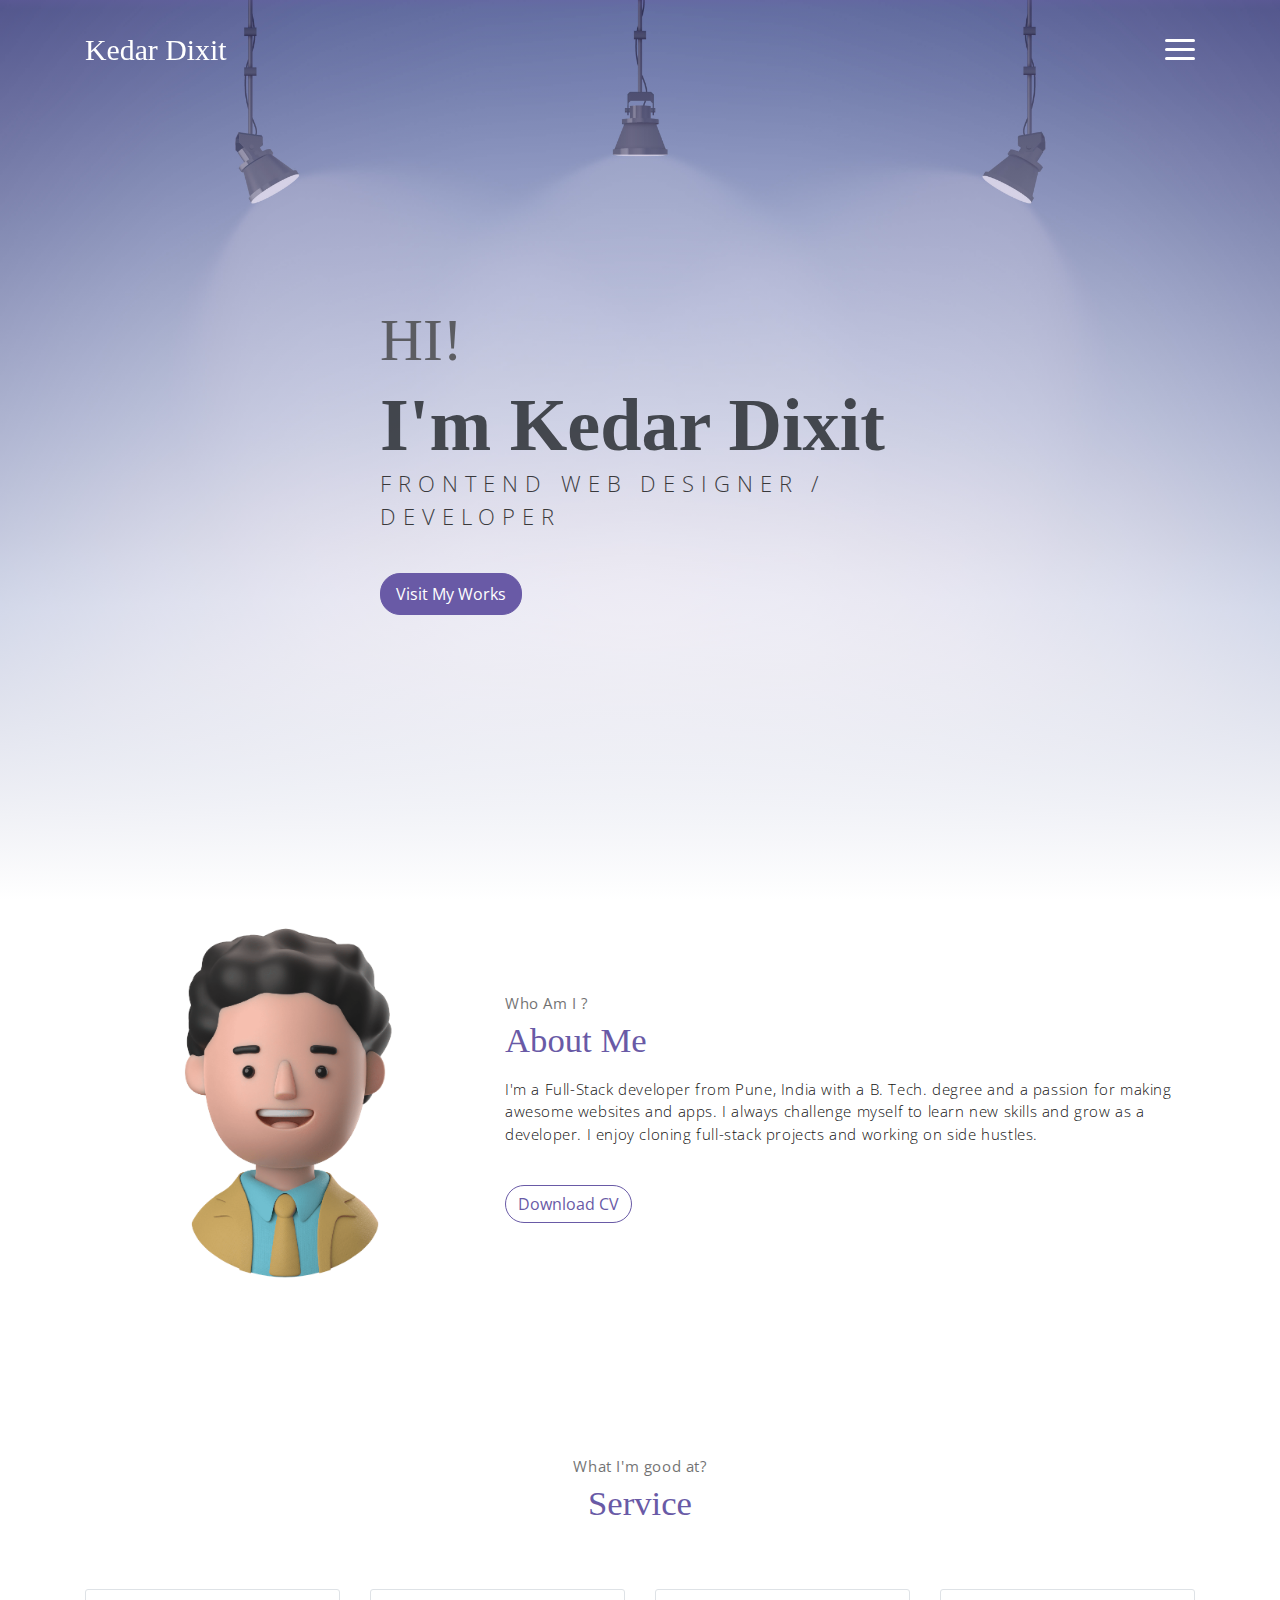
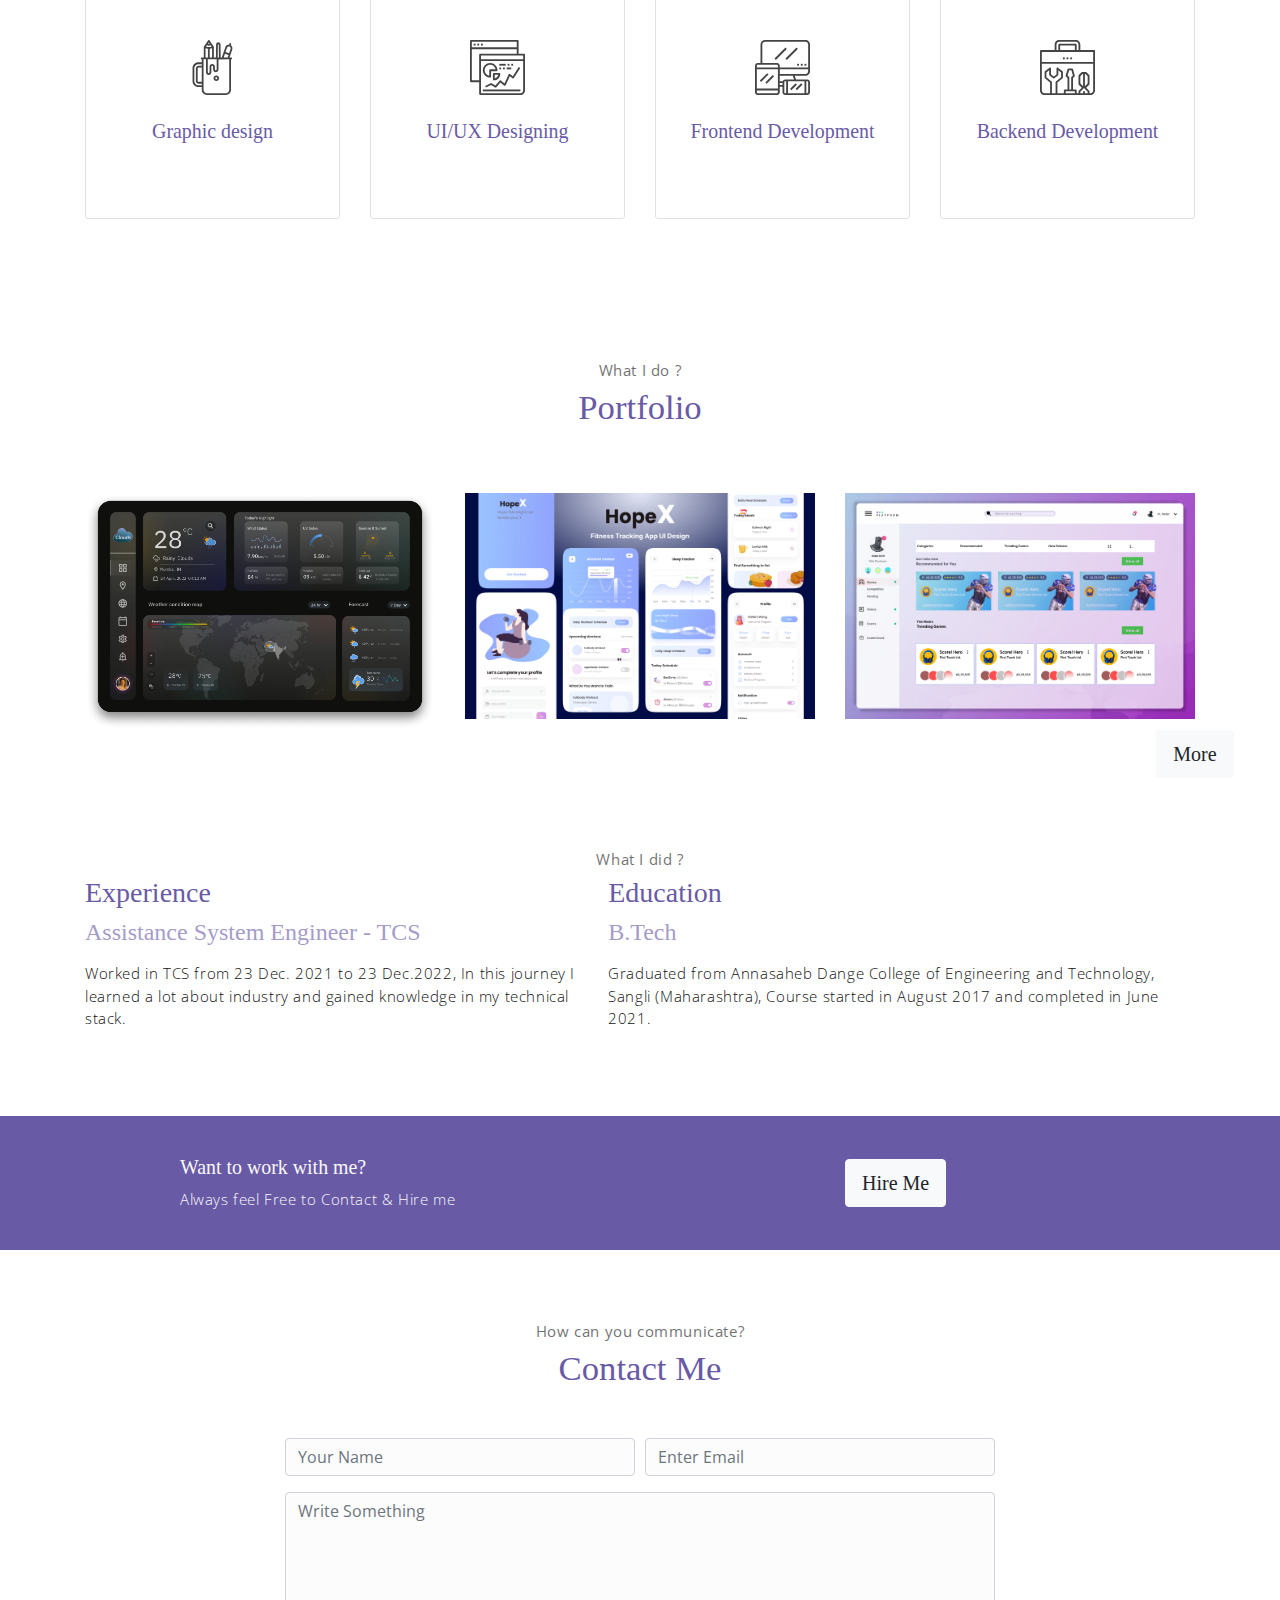
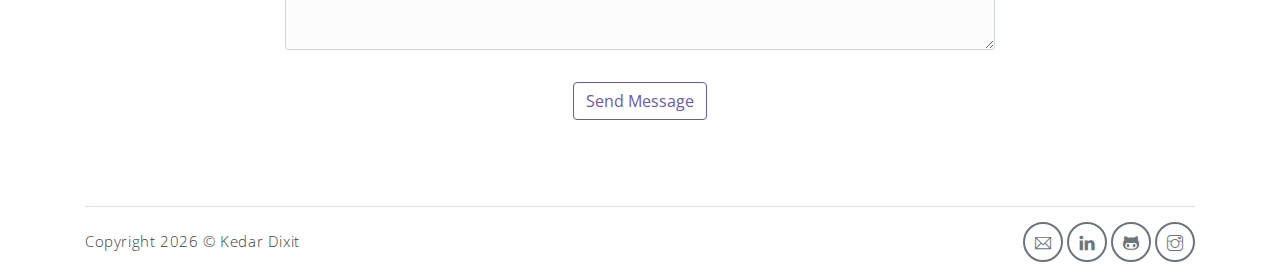
==== index.html @ 9eb850a4 "Update index.html" ====
<!DOCTYPE html>
<html lang="en">

<head>
    <meta charset="utf-8">
    <meta name="viewport" content="width=device-width, initial-scale=1, shrink-to-fit=no">
    <meta name="description" content="portfolio website for showcasing the work that I do">
    <meta name="author" content="Kedar Dixit">
    <title>Kedar Dixit Portfolio page</title>
    <!-- font icons -->
    <link rel="stylesheet" href="assets/vendors/themify-icons/css/themify-icons.css">
    
    <link rel="stylesheet" href="assets/css/abc.css">
</head>

<body data-spy="scroll" data-target=".navbar" data-offset="40" id="home">

    <!-- Page Navbar -->
    <nav class="custom-navbar" data-spy="affix" data-offset-top="20">
        <div class="container">
            <a class="logo" href="#">Kedar Dixit</a>
            <ul class="nav">
                <li class="item">
                    <a class="link" href="#home">Home</a>
                </li>
                <li class="item">
                    <a class="link" href="#about">About</a>
                </li>
                <li class="item">
                    <a class="link" href="#portfolio">Projects</a>
                </li>
                <li class="item">
                    <a class="link" href="#experience">Experience</a>
                </li>
                <li class="item ml-md-3">
                    <a class="link btn btn-primary" href="#contact">Contact</a>
                </li>
            </ul>
            <a href="javascript:void(0)" id="nav-toggle" class="hamburger hamburger--elastic">
                <div class="hamburger-box">
                    <div class="hamburger-inner"></div>
                </div>
            </a>
        </div>
    </nav><!-- End of Page Navbar -->

    <!-- page header -->
    <header id="home" class="header">
        <div class="overlay"></div>
        <div class="header-content container">
            <h1 class="header-title">
                <span class="up">HI!</span>
                <span class="down">I'm Kedar Dixit</span>
            </h1>
            <p class="header-subtitle">FRONTEND WEB DESIGNER / DEVELOPER</p>
            <a href="components.html">
            <button class="btn btn-primary">Visit My Works</button></a>
        </div>
    </header><!-- end of page header -->

    <!-- about section -->
    <section class="section pt-0" id="about">
        <!-- container -->
        <div class="container text-center">
            <!-- about wrapper -->
            <div class="about">
                <div class="about-img-holder">
                    <img src="assets/imgs/pngwing.com.png" class="about-img"
                        alt="">
                </div>
                <div class="about-caption">
                    <p class="section-subtitle">Who Am I ?</p>
                    <h2 class="section-title mb-3">About Me</h2>
                    <p>
                        I'm a Full-Stack developer from Pune, India with a B. Tech. degree and a passion for making awesome websites and apps. I always challenge myself to learn new skills and grow as a developer. I enjoy cloning full-stack projects and working on side hustles.
                    </p>
                   
                   <a href="https://docs.google.com/document/u/0/export?format=pdf&id=1qQDS7G__9xnbnuve5hfCeNMFX6kRKrfVVuO2kQS13o8&token=AC4w5ViAr74yG51Xpbf7Y3Z0ayPdTyVInw:1683193996970&includes_info_params=true&cros_files=false"> <button class="btn-rounded btn btn-outline-primary mt-4">Download CV</button></a>
                </div>
            </div><!-- end of about wrapper -->
        </div><!-- end of container -->
    </section> <!-- end of about section -->

    <!-- service section -->
    <section class="section" id="service">
        <div class="container text-center">
            <p class="section-subtitle">What I'm good at?</p>
            <h6 class="section-title mb-6">Service</h6>
            <!-- row -->
            <div class="row">
                <div class="col-md-6 col-lg-3">
                    <div class="service-card">
                        <div class="body">
                            <img src="assets/imgs/pencil-case.svg"
                                alt=""
                                class="icon">
                            <h6 class="title">Graphic design</h6>
                            <p class="subtitle">Using Canva and Photoshop I make graphic designs and logos for the client as well as own projects</p>
                        </div>
                    </div>
                </div>
                <div class="col-md-6 col-lg-3">
                    <div class="service-card">
                        <div class="body">
                            <img src="assets/imgs/analytics.svg"
                                alt=""
                                class="icon">
                            <h6 class="title">UI/UX Designing</h6>
                            <p class="subtitle">Using Figma Photoshop I have made so many designs some are for web apps and some are for mobile app </p>
                        </div>
                    </div>
                </div>
                <div class="col-md-6 col-lg-3">
                    <div class="service-card">
                        <div class="body">
                            <img src="assets/imgs/responsive.svg"
                                alt=""
                                class="icon">
                            <h6 class="title">Frontend Development</h6>
                            <p class="subtitle">Using HTML, CSS, Javascript, ReactJs, Bootstrap I have created responsive websites</p>
                        </div>
                    </div>
                </div>
                <div class="col-md-6 col-lg-3">
                    <div class="service-card">
                        <div class="body">
                            <img src="assets/imgs/toolbox.svg"
                                alt=""
                                class="icon">
                            <h6 class="title">Backend Development</h6>
                            <p class="subtitle">I use NodeJs, ExpressJs, MonogoDB & MySQL to make backend and sometimes SpringBoot as well</p>
                        </div>
                    </div>
                </div>
                
            </div><!-- end of row -->
        </div>
    </section><!-- end of service section -->

    <!-- portfolio section -->
    <section class="section" id="portfolio">
        <div class="container text-center">
            <p class="section-subtitle">What I do ?</p>
            <h6 class="section-title mb-6">Portfolio</h6>
            <!-- row -->
            <div class="row">
                <div class="col-md-4">
                    <a href="https://www.figma.com/file/gm3uUSGFsaxvnnn3nvZoy5/clouds?node-id=0%3A1&t=6Vn5gMNgatwqtg3G-1" class="portfolio-card">
                        <img src="assets/imgs/MacBook Air - 1.png" class="portfolio-card-img"
                            alt="">
                        <span class="portfolio-card-overlay">
                            <span class="portfolio-card-caption">
                                <h4>Clouds - Weather App</h5>
                                    <p class="font-weight-normal">Category: ui/ux design</p>
                            </span>
                        </span>
                    </a>
                </div>
                <div class="col-md-4">
                    <a href="https://www.figma.com/file/r2zQ3F88EGszYoa1S0p0Ro/Untitled?type=design&t=mIz6zsjR6EJ1ApZl-1" class="portfolio-card">
                        <img class="portfolio-card-img" src="assets/imgs/MacBook Pro 16.png" class="img-responsive rounded"
                            alt="">
                        <span class="portfolio-card-overlay">
                            <span class="portfolio-card-caption">
                                <h4>hopeX - Fitness App</h5>
                                    <p class="font-weight-normal">Category: ui/ux design</p>
                            </span>
                        </span>
                    </a>
                </div>
                <div class="col-md-4">
                    <a href="https://www.figma.com/file/mtv54cZpeSgXsIEHoQs4eZ/winners?type=design&node-id=1%3A2&t=M8SjELQNjSdpWsxz-1" class="portfolio-card">
                        <img class="portfolio-card-img" src="assets/imgs/winners.png" class="img-responsive rounded"
                            alt="">
                        <span class="portfolio-card-overlay">
                            <span class="portfolio-card-caption">
                                <h4>Winner - Web App</h5>
                                    <p class="font-weight-normal">Category: ui/ux design</p>
                            </span>
                        </span>
                    </a>
                </div>
            </div>
            <div class="col-sm offset-sm-2 offset-md-6">
                <a href="components.html"> <button class="btn btn-lg my-font btn-light rounded">More</button></a>
             </div>
        </div><!-- end of container -->
    </section> <!-- end of portfolio section -->

    
    <section class="section pt-0" id="experience">
        <!-- container -->
        <div class="container text-center">
            <p class="section-subtitle">What I did ?</p>
            <!-- about wrapper -->
            <div class="about">
                
                <div class="about-caption">
                    <h3>Experience</h3>
                    <h4 class="section-subtitle mb-3">Assistance System Engineer - TCS </h4>
                    <p>
                        Worked in TCS from 23 Dec. 2021 to 23 Dec.2022, In this journey I learned a lot about industry and gained knowledge in my technical stack.
                    </p>
                </div>
                <div class="about-content">
                    <h3>Education</h3>
                    <h4 class="section-subtitle mb-3">B.Tech</h4>
                    <p>
                        Graduated from Annasaheb Dange College of Engineering and Technology, Sangli (Maharashtra), Course started in August 2017 and completed in June 2021.
                    </p>    
                </div>

                
            </div><!-- end of about wrapper -->
        </div><!-- end of container -->
    </section> <!-- end of about section -->
    <section class="section-sm bg-primary">
        <!-- container -->
        <div class="container text-center text-sm-left">
            <!-- row -->
            <div class="row align-items-center">
                <div class="col-sm offset-md-1 mb-4 mb-md-0">
                    <h6 class="title text-light">Want to work with me?</h6>
                    <p class="m-0 text-light">Always feel Free to Contact & Hire me</p>
                </div>
                <div class="col-sm offset-sm-2 offset-md-3">
                   <a href="#contact"> <button class="btn btn-lg my-font btn-light rounded">Hire Me</button></a>
                </div>
            </div> <!-- end of row -->
        </div> <!-- end of container -->
    </section> <!-- end of section -->

    <!-- contact section -->
    <section class="section" id="contact">
        <div class="container text-center">
            <p class="section-subtitle">How can you communicate?</p>
            <h6 class="section-title mb-5">Contact Me</h6>
            <!-- contact form -->
            <form action="https://formsubmit.co/6e18286f58ad9c9347d5715650838cc0"  method="POST" class="contact-form col-md-10 col-lg-8 m-auto">
                <div class="form-row">
                    <div class="form-group col-sm-6">
                        <input type="text" size="50" class="form-control" placeholder="Your Name" required>
                    </div>
                    <div class="form-group col-sm-6">
                        <input id="email" type="email" name="email" class="form-control" placeholder="Enter Email" requried>
                    </div>
                    <div class="form-group col-sm-12">
                        <textarea name="comment" id="comment" rows="6" class="form-control"
                            placeholder="Write Something"></textarea>
                    </div>
                    <div class="form-group col-sm-12 mt-3">
                        <input type="submit" value="Send Message" class="btn btn-outline-primary rounded">
                    </div>
                </div>
            </form><!-- end of contact form -->
        </div><!-- end of container -->
    </section> <!-- end of contact section -->

    <!-- footer -->
    <div class="container">
        <footer class="footer">
            <p class="mb-0">Copyright
                <script>document.write(new Date().getFullYear())</script> &copy; <a 
                    href="">Kedar Dixit</a>
            </p>
            <div class="social-links text-right m-auto ml-sm-auto">
                <a href="mailto:im.kedardixit@gmail.com" target="_blank" rel="noopener noreferrer" class="link"><i class="ti-email"></i></a>
                <a href="https://www.linkedin.com/in/kedar6160/" class="link"><i class="ti-linkedin"></i></a>
                <a href="https://github.com/kedar6160" class="link"><i class="ti-github"></i></a>
                <a href="https://www.instagram.com/kedar6160/" class="link"><i class="ti-instagram"></i></a>
            </div>
        </footer>
    </div> <!-- end of page footer -->

    <!-- core  -->
    <script src="assets/vendors/jquery/jquery-3.4.1.js"></script>
    <script src="assets/vendors/bootstrap/bootstrap.bundle.js"></script>

    <!-- bootstrap 3 affix -->
    <script src="assets/vendors/bootstrap/bootstrap.affix.js"></script>

    <!-- abc js -->
    <script src="assets/js/abc.js"></script>
    

</body>

</html>
---- assets/vendors/themify-icons/css/themify-icons.css ----
@font-face {
	font-family: 'themify';
	src:url("../fonts/themify.eot?-fvbane");
	src:url("../fonts/themify.eot?#iefix-fvbane") format("embedded-opentype"),
		url("../fonts/themify.woff?-fvbane") format("woff"),
		url("../fonts/themify.ttf?-fvbane") format("truetype"),
		url("../fonts/themify.svg?-fvbane#themify") format("svg");
	font-weight: normal;
	font-style: normal;
}

[class^="ti-"], [class*=" ti-"] {
	font-family: 'themify';
	speak: none;
	font-style: normal;
	font-weight: normal;
	font-variant: normal;
	text-transform: none;
	line-height: 1;

	/* Better Font Rendering =========== */
	-webkit-font-smoothing: antialiased;
	-moz-osx-font-smoothing: grayscale;
}

.ti-wand:before {
	content: "\e600";
}
.ti-volume:before {
	content: "\e601";
}
.ti-user:before {
	content: "\e602";
}
.ti-unlock:before {
	content: "\e603";
}
.ti-unlink:before {
	content: "\e604";
}
.ti-trash:before {
	content: "\e605";
}
.ti-thought:before {
	content: "\e606";
}
.ti-target:before {
	content: "\e607";
}
.ti-tag:before {
	content: "\e608";
}
.ti-tablet:before {
	content: "\e609";
}
.ti-star:before {
	content: "\e60a";
}
.ti-spray:before {
	content: "\e60b";
}
.ti-signal:before {
	content: "\e60c";
}
.ti-shopping-cart:before {
	content: "\e60d";
}
.ti-shopping-cart-full:before {
	content: "\e60e";
}
.ti-settings:before {
	content: "\e60f";
}
.ti-search:before {
	content: "\e610";
}
.ti-zoom-in:before {
	content: "\e611";
}
.ti-zoom-out:before {
	content: "\e612";
}
.ti-cut:before {
	content: "\e613";
}
.ti-ruler:before {
	content: "\e614";
}
.ti-ruler-pencil:before {
	content: "\e615";
}
.ti-ruler-alt:before {
	content: "\e616";
}
.ti-bookmark:before {
	content: "\e617";
}
.ti-bookmark-alt:before {
	content: "\e618";
}
.ti-reload:before {
	content: "\e619";
}
.ti-plus:before {
	content: "\e61a";
}
.ti-pin:before {
	content: "\e61b";
}
.ti-pencil:before {
	content: "\e61c";
}
.ti-pencil-alt:before {
	content: "\e61d";
}
.ti-paint-roller:before {
	content: "\e61e";
}
.ti-paint-bucket:before {
	content: "\e61f";
}
.ti-na:before {
	content: "\e620";
}
.ti-mobile:before {
	content: "\e621";
}
.ti-minus:before {
	content: "\e622";
}
.ti-medall:before {
	content: "\e623";
}
.ti-medall-alt:before {
	content: "\e624";
}
.ti-marker:before {
	content: "\e625";
}
.ti-marker-alt:before {
	content: "\e626";
}
.ti-arrow-up:before {
	content: "\e627";
}
.ti-arrow-right:before {
	content: "\e628";
}
.ti-arrow-left:before {
	content: "\e629";
}
.ti-arrow-down:before {
	content: "\e62a";
}
.ti-lock:before {
	content: "\e62b";
}
.ti-location-arrow:before {
	content: "\e62c";
}
.ti-link:before {
	content: "\e62d";
}
.ti-layout:before {
	content: "\e62e";
}
.ti-layers:before {
	content: "\e62f";
}
.ti-layers-alt:before {
	content: "\e630";
}
.ti-key:before {
	content: "\e631";
}
.ti-import:before {
	content: "\e632";
}
.ti-image:before {
	content: "\e633";
}
.ti-heart:before {
	content: "\e634";
}
.ti-heart-broken:before {
	content: "\e635";
}
.ti-hand-stop:before {
	content: "\e636";
}
.ti-hand-open:before {
	content: "\e637";
}
.ti-hand-drag:before {
	content: "\e638";
}
.ti-folder:before {
	content: "\e639";
}
.ti-flag:before {
	content: "\e63a";
}
.ti-flag-alt:before {
	content: "\e63b";
}
.ti-flag-alt-2:before {
	content: "\e63c";
}
.ti-eye:before {
	content: "\e63d";
}
.ti-export:before {
	content: "\e63e";
}
.ti-exchange-vertical:before {
	content: "\e63f";
}
.ti-desktop:before {
	content: "\e640";
}
.ti-cup:before {
	content: "\e641";
}
.ti-crown:before {
	content: "\e642";
}
.ti-comments:before {
	content: "\e643";
}
.ti-comment:before {
	content: "\e644";
}
.ti-comment-alt:before {
	content: "\e645";
}
.ti-close:before {
	content: "\e646";
}
.ti-clip:before {
	content: "\e647";
}
.ti-angle-up:before {
	content: "\e648";
}
.ti-angle-right:before {
	content: "\e649";
}
.ti-angle-left:before {
	content: "\e64a";
}
.ti-angle-down:before {
	content: "\e64b";
}
.ti-check:before {
	content: "\e64c";
}
.ti-check-box:before {
	content: "\e64d";
}
.ti-camera:before {
	content: "\e64e";
}
.ti-announcement:before {
	content: "\e64f";
}
.ti-brush:before {
	content: "\e650";
}
.ti-briefcase:before {
	content: "\e651";
}
.ti-bolt:before {
	content: "\e652";
}
.ti-bolt-alt:before {
	content: "\e653";
}
.ti-blackboard:before {
	content: "\e654";
}
.ti-bag:before {
	content: "\e655";
}
.ti-move:before {
	content: "\e656";
}
.ti-arrows-vertical:before {
	content: "\e657";
}
.ti-arrows-horizontal:before {
	content: "\e658";
}
.ti-fullscreen:before {
	content: "\e659";
}
.ti-arrow-top-right:before {
	content: "\e65a";
}
.ti-arrow-top-left:before {
	content: "\e65b";
}
.ti-arrow-circle-up:before {
	content: "\e65c";
}
.ti-arrow-circle-right:before {
	content: "\e65d";
}
.ti-arrow-circle-left:before {
	content: "\e65e";
}
.ti-arrow-circle-down:before {
	content: "\e65f";
}
.ti-angle-double-up:before {
	content: "\e660";
}
.ti-angle-double-right:before {
	content: "\e661";
}
.ti-angle-double-left:before {
	content: "\e662";
}
.ti-angle-double-down:before {
	content: "\e663";
}
.ti-zip:before {
	content: "\e664";
}
.ti-world:before {
	content: "\e665";
}
.ti-wheelchair:before {
	content: "\e666";
}
.ti-view-list:before {
	content: "\e667";
}
.ti-view-list-alt:before {
	content: "\e668";
}
.ti-view-grid:before {
	content: "\e669";
}
.ti-uppercase:before {
	content: "\e66a";
}
.ti-upload:before {
	content: "\e66b";
}
.ti-underline:before {
	content: "\e66c";
}
.ti-truck:before {
	content: "\e66d";
}
.ti-timer:before {
	content: "\e66e";
}
.ti-ticket:before {
	content: "\e66f";
}
.ti-thumb-up:before {
	content: "\e670";
}
.ti-thumb-down:before {
	content: "\e671";
}
.ti-text:before {
	content: "\e672";
}
.ti-stats-up:before {
	content: "\e673";
}
.ti-stats-down:before {
	content: "\e674";
}
.ti-split-v:before {
	content: "\e675";
}
.ti-split-h:before {
	content: "\e676";
}
.ti-smallcap:before {
	content: "\e677";
}
.ti-shine:before {
	content: "\e678";
}
.ti-shift-right:before {
	content: "\e679";
}
.ti-shift-left:before {
	content: "\e67a";
}
.ti-shield:before {
	content: "\e67b";
}
.ti-notepad:before {
	content: "\e67c";
}
.ti-server:before {
	content: "\e67d";
}
.ti-quote-right:before {
	content: "\e67e";
}
.ti-quote-left:before {
	content: "\e67f";
}
.ti-pulse:before {
	content: "\e680";
}
.ti-printer:before {
	content: "\e681";
}
.ti-power-off:before {
	content: "\e682";
}
.ti-plug:before {
	content: "\e683";
}
.ti-pie-chart:before {
	content: "\e684";
}
.ti-paragraph:before {
	content: "\e685";
}
.ti-panel:before {
	content: "\e686";
}
.ti-package:before {
	content: "\e687";
}
.ti-music:before {
	content: "\e688";
}
.ti-music-alt:before {
	content: "\e689";
}
.ti-mouse:before {
	content: "\e68a";
}
.ti-mouse-alt:before {
	content: "\e68b";
}
.ti-money:before {
	content: "\e68c";
}
.ti-microphone:before {
	content: "\e68d";
}
.ti-menu:before {
	content: "\e68e";
}
.ti-menu-alt:before {
	content: "\e68f";
}
.ti-map:before {
	content: "\e690";
}
.ti-map-alt:before {
	content: "\e691";
}
.ti-loop:before {
	content: "\e692";
}
.ti-location-pin:before {
	content: "\e693";
}
.ti-list:before {
	content: "\e694";
}
.ti-light-bulb:before {
	content: "\e695";
}
.ti-Italic:before {
	content: "\e696";
}
.ti-info:before {
	content: "\e697";
}
.ti-infinite:before {
	content: "\e698";
}
.ti-id-badge:before {
	content: "\e699";
}
.ti-hummer:before {
	content: "\e69a";
}
.ti-home:before {
	content: "\e69b";
}
.ti-help:before {
	content: "\e69c";
}
.ti-headphone:before {
	content: "\e69d";
}
.ti-harddrives:before {
	content: "\e69e";
}
.ti-harddrive:before {
	content: "\e69f";
}
.ti-gift:before {
	content: "\e6a0";
}
.ti-game:before {
	content: "\e6a1";
}
.ti-filter:before {
	content: "\e6a2";
}
.ti-files:before {
	content: "\e6a3";
}
.ti-file:before {
	content: "\e6a4";
}
.ti-eraser:before {
	content: "\e6a5";
}
.ti-envelope:before {
	content: "\e6a6";
}
.ti-download:before {
	content: "\e6a7";
}
.ti-direction:before {
	content: "\e6a8";
}
.ti-direction-alt:before {
	content: "\e6a9";
}
.ti-dashboard:before {
	content: "\e6aa";
}
.ti-control-stop:before {
	content: "\e6ab";
}
.ti-control-shuffle:before {
	content: "\e6ac";
}
.ti-control-play:before {
	content: "\e6ad";
}
.ti-control-pause:before {
	content: "\e6ae";
}
.ti-control-forward:before {
	content: "\e6af";
}
.ti-control-backward:before {
	content: "\e6b0";
}
.ti-cloud:before {
	content: "\e6b1";
}
.ti-cloud-up:before {
	content: "\e6b2";
}
.ti-cloud-down:before {
	content: "\e6b3";
}
.ti-clipboard:before {
	content: "\e6b4";
}
.ti-car:before {
	content: "\e6b5";
}
.ti-calendar:before {
	content: "\e6b6";
}
.ti-book:before {
	content: "\e6b7";
}
.ti-bell:before {
	content: "\e6b8";
}
.ti-basketball:before {
	content: "\e6b9";
}
.ti-bar-chart:before {
	content: "\e6ba";
}
.ti-bar-chart-alt:before {
	content: "\e6bb";
}
.ti-back-right:before {
	content: "\e6bc";
}
.ti-back-left:before {
	content: "\e6bd";
}
.ti-arrows-corner:before {
	content: "\e6be";
}
.ti-archive:before {
	content: "\e6bf";
}
.ti-anchor:before {
	content: "\e6c0";
}
.ti-align-right:before {
	content: "\e6c1";
}
.ti-align-left:before {
	content: "\e6c2";
}
.ti-align-justify:before {
	content: "\e6c3";
}
.ti-align-center:before {
	content: "\e6c4";
}
.ti-alert:before {
	content: "\e6c5";
}
.ti-alarm-clock:before {
	content: "\e6c6";
}
.ti-agenda:before {
	content: "\e6c7";
}
.ti-write:before {
	content: "\e6c8";
}
.ti-window:before {
	content: "\e6c9";
}
.ti-widgetized:before {
	content: "\e6ca";
}
.ti-widget:before {
	content: "\e6cb";
}
.ti-widget-alt:before {
	content: "\e6cc";
}
.ti-wallet:before {
	content: "\e6cd";
}
.ti-video-clapper:before {
	content: "\e6ce";
}
.ti-video-camera:before {
	content: "\e6cf";
}
.ti-vector:before {
	content: "\e6d0";
}
.ti-themify-logo:before {
	content: "\e6d1";
}
.ti-themify-favicon:before {
	content: "\e6d2";
}
.ti-themify-favicon-alt:before {
	content: "\e6d3";
}
.ti-support:before {
	content: "\e6d4";
}
.ti-stamp:before {
	content: "\e6d5";
}
.ti-split-v-alt:before {
	content: "\e6d6";
}
.ti-slice:before {
	content: "\e6d7";
}
.ti-shortcode:before {
	content: "\e6d8";
}
.ti-shift-right-alt:before {
	content: "\e6d9";
}
.ti-shift-left-alt:before {
	content: "\e6da";
}
.ti-ruler-alt-2:before {
	content: "\e6db";
}
.ti-receipt:before {
	content: "\e6dc";
}
.ti-pin2:before {
	content: "\e6dd";
}
.ti-pin-alt:before {
	content: "\e6de";
}
.ti-pencil-alt2:before {
	content: "\e6df";
}
.ti-palette:before {
	content: "\e6e0";
}
.ti-more:before {
	content: "\e6e1";
}
.ti-more-alt:before {
	content: "\e6e2";
}
.ti-microphone-alt:before {
	content: "\e6e3";
}
.ti-magnet:before {
	content: "\e6e4";
}
.ti-line-double:before {
	content: "\e6e5";
}
.ti-line-dotted:before {
	content: "\e6e6";
}
.ti-line-dashed:before {
	content: "\e6e7";
}
.ti-layout-width-full:before {
	content: "\e6e8";
}
.ti-layout-width-default:before {
	content: "\e6e9";
}
.ti-layout-width-default-alt:before {
	content: "\e6ea";
}
.ti-layout-tab:before {
	content: "\e6eb";
}
.ti-layout-tab-window:before {
	content: "\e6ec";
}
.ti-layout-tab-v:before {
	content: "\e6ed";
}
.ti-layout-tab-min:before {
	content: "\e6ee";
}
.ti-layout-slider:before {
	content: "\e6ef";
}
.ti-layout-slider-alt:before {
	content: "\e6f0";
}
.ti-layout-sidebar-right:before {
	content: "\e6f1";
}
.ti-layout-sidebar-none:before {
	content: "\e6f2";
}
.ti-layout-sidebar-left:before {
	content: "\e6f3";
}
.ti-layout-placeholder:before {
	content: "\e6f4";
}
.ti-layout-menu:before {
	content: "\e6f5";
}
.ti-layout-menu-v:before {
	content: "\e6f6";
}
.ti-layout-menu-separated:before {
	content: "\e6f7";
}
.ti-layout-menu-full:before {
	content: "\e6f8";
}
.ti-layout-media-right-alt:before {
	content: "\e6f9";
}
.ti-layout-media-right:before {
	content: "\e6fa";
}
.ti-layout-media-overlay:before {
	content: "\e6fb";
}
.ti-layout-media-overlay-alt:before {
	content: "\e6fc";
}
.ti-layout-media-overlay-alt-2:before {
	content: "\e6fd";
}
.ti-layout-media-left-alt:before {
	content: "\e6fe";
}
.ti-layout-media-left:before {
	content: "\e6ff";
}
.ti-layout-media-center-alt:before {
	content: "\e700";
}
.ti-layout-media-center:before {
	content: "\e701";
}
.ti-layout-list-thumb:before {
	content: "\e702";
}
.ti-layout-list-thumb-alt:before {
	content: "\e703";
}
.ti-layout-list-post:before {
	content: "\e704";
}
.ti-layout-list-large-image:before {
	content: "\e705";
}
.ti-layout-line-solid:before {
	content: "\e706";
}
.ti-layout-grid4:before {
	content: "\e707";
}
.ti-layout-grid3:before {
	content: "\e708";
}
.ti-layout-grid2:before {
	content: "\e709";
}
.ti-layout-grid2-thumb:before {
	content: "\e70a";
}
.ti-layout-cta-right:before {
	content: "\e70b";
}
.ti-layout-cta-left:before {
	content: "\e70c";
}
.ti-layout-cta-center:before {
	content: "\e70d";
}
.ti-layout-cta-btn-right:before {
	content: "\e70e";
}
.ti-layout-cta-btn-left:before {
	content: "\e70f";
}
.ti-layout-column4:before {
	content: "\e710";
}
.ti-layout-column3:before {
	content: "\e711";
}
.ti-layout-column2:before {
	content: "\e712";
}
.ti-layout-accordion-separated:before {
	content: "\e713";
}
.ti-layout-accordion-merged:before {
	content: "\e714";
}
.ti-layout-accordion-list:before {
	content: "\e715";
}
.ti-ink-pen:before {
	content: "\e716";
}
.ti-info-alt:before {
	content: "\e717";
}
.ti-help-alt:before {
	content: "\e718";
}
.ti-headphone-alt:before {
	content: "\e719";
}
.ti-hand-point-up:before {
	content: "\e71a";
}
.ti-hand-point-right:before {
	content: "\e71b";
}
.ti-hand-point-left:before {
	content: "\e71c";
}
.ti-hand-point-down:before {
	content: "\e71d";
}
.ti-gallery:before {
	content: "\e71e";
}
.ti-face-smile:before {
	content: "\e71f";
}
.ti-face-sad:before {
	content: "\e720";
}
.ti-credit-card:before {
	content: "\e721";
}
.ti-control-skip-forward:before {
	content: "\e722";
}
.ti-control-skip-backward:before {
	content: "\e723";
}
.ti-control-record:before {
	content: "\e724";
}
.ti-control-eject:before {
	content: "\e725";
}
.ti-comments-smiley:before {
	content: "\e726";
}
.ti-brush-alt:before {
	content: "\e727";
}
.ti-youtube:before {
	content: "\e728";
}
.ti-vimeo:before {
	content: "\e729";
}
.ti-twitter:before {
	content: "\e72a";
}
.ti-time:before {
	content: "\e72b";
}
.ti-tumblr:before {
	content: "\e72c";
}
.ti-skype:before {
	content: "\e72d";
}
.ti-share:before {
	content: "\e72e";
}
.ti-share-alt:before {
	content: "\e72f";
}
.ti-rocket:before {
	content: "\e730";
}
.ti-pinterest:before {
	content: "\e731";
}
.ti-new-window:before {
	content: "\e732";
}
.ti-microsoft:before {
	content: "\e733";
}
.ti-list-ol:before {
	content: "\e734";
}
.ti-linkedin:before {
	content: "\e735";
}
.ti-layout-sidebar-2:before {
	content: "\e736";
}
.ti-layout-grid4-alt:before {
	content: "\e737";
}
.ti-layout-grid3-alt:before {
	content: "\e738";
}
.ti-layout-grid2-alt:before {
	content: "\e739";
}
.ti-layout-column4-alt:before {
	content: "\e73a";
}
.ti-layout-column3-alt:before {
	content: "\e73b";
}
.ti-layout-column2-alt:before {
	content: "\e73c";
}
.ti-instagram:before {
	content: "\e73d";
}
.ti-google:before {
	content: "\e73e";
}
.ti-github:before {
	content: "\e73f";
}
.ti-flickr:before {
	content: "\e740";
}
.ti-facebook:before {
	content: "\e741";
}
.ti-dropbox:before {
	content: "\e742";
}
.ti-dribbble:before {
	content: "\e743";
}
.ti-apple:before {
	content: "\e744";
}
.ti-android:before {
	content: "\e745";
}
.ti-save:before {
	content: "\e746";
}
.ti-save-alt:before {
	content: "\e747";
}
.ti-yahoo:before {
	content: "\e748";
}
.ti-wordpress:before {
	content: "\e749";
}
.ti-vimeo-alt:before {
	content: "\e74a";
}
.ti-twitter-alt:before {
	content: "\e74b";
}
.ti-tumblr-alt:before {
	content: "\e74c";
}
.ti-trello:before {
	content: "\e74d";
}
.ti-stack-overflow:before {
	content: "\e74e";
}
.ti-soundcloud:before {
	content: "\e74f";
}
.ti-sharethis:before {
	content: "\e750";
}
.ti-sharethis-alt:before {
	content: "\e751";
}
.ti-reddit:before {
	content: "\e752";
}
.ti-pinterest-alt:before {
	content: "\e753";
}
.ti-microsoft-alt:before {
	content: "\e754";
}
.ti-linux:before {
	content: "\e755";
}
.ti-jsfiddle:before {
	content: "\e756";
}
.ti-joomla:before {
	content: "\e757";
}
.ti-html5:before {
	content: "\e758";
}
.ti-flickr-alt:before {
	content: "\e759";
}
.ti-email:before {
	content: "\e75a";
}
.ti-drupal:before {
	content: "\e75b";
}
.ti-dropbox-alt:before {
	content: "\e75c";
}
.ti-css3:before {
	content: "\e75d";
}
.ti-rss:before {
	content: "\e75e";
}
.ti-rss-alt:before {
	content: "\e75f";
}
---- assets/css/abc.css ----
@charset "UTF-8";

@import url("https://fonts.googleapis.com/css?family=Baloo+Paaji|Open+Sans:300,300i,400,400i,600,600i,700,700i");
:root {
  --blue: #1e549f;
  --indigo: #695aa6;
  --purple: #6f42c1;
  --pink: #e83e8c;
  --red: #ec185d;
  --orange: #ff6d02;
  --yellow: #ffc107;
  --green: #1bb74f;
  --teal: #20c997;
  --cyan: #17a2b8;
  --white: #fff;
  --gray: #6c757d;
  --gray-dark: #393e46;
  --primary: #695aa6;
  --secondary: #393e46;
  --success: #1bb74f;
  --info: #17a2b8;
  --warning: #ff6d02;
  --danger: #ec185d;
  --light: #f8f9fa;
  --dark: #212529;
  --breakpoint-xs: 0;
  --breakpoint-sm: 576px;
  --breakpoint-md: 768px;
  --breakpoint-lg: 992px;
  --breakpoint-xl: 1200px;
  --font-family-sans-serif: "Open Sans", sans-serif;
  --font-family-monospace: SFMono-Regular, Menlo, Monaco, Consolas, "Liberation Mono", "Courier New", monospace;
}

*,
*::before,
*::after {
  box-sizing: border-box;
}

html {
  font-family: sans-serif;
  line-height: 1.15;
  -webkit-text-size-adjust: 100%;
  -webkit-tap-highlight-color: rgba(0, 0, 0, 0);
}

article, aside, figcaption, figure, footer, header, hgroup, main, nav, section {
  display: block;
}

body {
  margin: 0;
  font-family: "Open Sans", sans-serif;
  font-size: 1rem;
  font-weight: 400;
  line-height: 1.5;
  color: #212529;
  text-align: left;
  background-color: #fff;
}

[tabindex="-1"]:focus {
  outline: 0 !important;
}

hr {
  box-sizing: content-box;
  height: 0;
  overflow: visible;
}

h1, h2, h3, h4, h5, h6 {
  margin-top: 0;
  margin-bottom: 0.5rem;
}

p {
  margin-top: 0;
  margin-bottom: 1rem;
}

abbr[title],
abbr[data-original-title] {
  text-decoration: underline;
  -webkit-text-decoration: underline dotted;
          text-decoration: underline dotted;
  cursor: help;
  border-bottom: 0;
  -webkit-text-decoration-skip-ink: none;
          text-decoration-skip-ink: none;
}

address {
  margin-bottom: 1rem;
  font-style: normal;
  line-height: inherit;
}

ol,
ul,
dl {
  margin-top: 0;
  margin-bottom: 1rem;
}

ol ol,
ul ul,
ol ul,
ul ol {
  margin-bottom: 0;
}

dt {
  font-weight: 700;
}

dd {
  margin-bottom: .5rem;
  margin-left: 0;
}

blockquote {
  margin: 0 0 1rem;
}

b,
strong {
  font-weight: bolder;
}

small {
  font-size: 80%;
}

sub,
sup {
  position: relative;
  font-size: 75%;
  line-height: 0;
  vertical-align: baseline;
}

sub {
  bottom: -.25em;
}

sup {
  top: -.5em;
}

a {
  color: #695aa6;
  text-decoration: none;
  background-color: transparent;
}

a:hover {
  color: #493f75;
  text-decoration: none;
}

a:not([href]):not([tabindex]) {
  color: inherit;
  text-decoration: none;
}

a:not([href]):not([tabindex]):hover, a:not([href]):not([tabindex]):focus {
  color: inherit;
  text-decoration: none;
}

a:not([href]):not([tabindex]):focus {
  outline: 0;
}

pre,
code,
kbd,
samp {
  font-family: SFMono-Regular, Menlo, Monaco, Consolas, "Liberation Mono", "Courier New", monospace;
  font-size: 1em;
}

pre {
  margin-top: 0;
  margin-bottom: 1rem;
  overflow: auto;
}

figure {
  margin: 0 0 1rem;
}

img {
  vertical-align: middle;
  border-style: none;
}

svg {
  overflow: hidden;
  vertical-align: middle;
}

table {
  border-collapse: collapse;
}

caption {
  padding-top: 0.75rem;
  padding-bottom: 0.75rem;
  color: #6c757d;
  text-align: left;
  caption-side: bottom;
}

th {
  text-align: inherit;
}

label {
  display: inline-block;
  margin-bottom: 0.5rem;
}

button {
  border-radius: 0;
}

button:focus {
  outline: 1px dotted;
  outline: 5px auto -webkit-focus-ring-color;
}

input,
button,
select,
optgroup,
textarea {
  margin: 0;
  font-family: inherit;
  font-size: inherit;
  line-height: inherit;
}

button,
input {
  overflow: visible;
}

button,
select {
  text-transform: none;
}

select {
  word-wrap: normal;
}

button,
[type="button"],
[type="reset"],
[type="submit"] {
  -webkit-appearance: button;
}

button:not(:disabled),
[type="button"]:not(:disabled),
[type="reset"]:not(:disabled),
[type="submit"]:not(:disabled) {
  cursor: pointer;
}

button::-moz-focus-inner,
[type="button"]::-moz-focus-inner,
[type="reset"]::-moz-focus-inner,
[type="submit"]::-moz-focus-inner {
  padding: 0;
  border-style: none;
}

input[type="radio"],
input[type="checkbox"] {
  box-sizing: border-box;
  padding: 0;
}

input[type="date"],
input[type="time"],
input[type="datetime-local"],
input[type="month"] {
  -webkit-appearance: listbox;
}

textarea {
  overflow: auto;
  resize: vertical;
}

fieldset {
  min-width: 0;
  padding: 0;
  margin: 0;
  border: 0;
}

legend {
  display: block;
  width: 100%;
  max-width: 100%;
  padding: 0;
  margin-bottom: .5rem;
  font-size: 1.5rem;
  line-height: inherit;
  color: inherit;
  white-space: normal;
}

progress {
  vertical-align: baseline;
}

[type="number"]::-webkit-inner-spin-button,
[type="number"]::-webkit-outer-spin-button {
  height: auto;
}

[type="search"] {
  outline-offset: -2px;
  -webkit-appearance: none;
}

[type="search"]::-webkit-search-decoration {
  -webkit-appearance: none;
}

::-webkit-file-upload-button {
  font: inherit;
  -webkit-appearance: button;
}

output {
  display: inline-block;
}

summary {
  display: list-item;
  cursor: pointer;
}

template {
  display: none;
}

[hidden] {
  display: none !important;
}

h1, h2, h3, h4, h5, h6,
.h1, .h2, .h3, .h4, .h5, .h6 {
  margin-bottom: 0.5rem;
  font-weight: 500;
  line-height: 1.2;
}

h1, .h1 {
  font-size: 2.5rem;
}

h2, .h2 {
  font-size: 2rem;
}

h3, .h3 {
  font-size: 1.75rem;
}

h4, .h4 {
  font-size: 1.5rem;
}

h5, .h5 {
  font-size: 1.25rem;
}

h6, .h6 {
  font-size: 1rem;
}

.lead {
  font-size: 1.25rem;
  font-weight: 300;
}

.display-1 {
  font-size: 6rem;
  font-weight: 300;
  line-height: 1.2;
}

.display-2 {
  font-size: 5.5rem;
  font-weight: 300;
  line-height: 1.2;
}

.display-3 {
  font-size: 4.5rem;
  font-weight: 300;
  line-height: 1.2;
}

.display-4 {
  font-size: 3.5rem;
  font-weight: 300;
  line-height: 1.2;
}

hr {
  margin-top: 1rem;
  margin-bottom: 1rem;
  border: 0;
  border-top: 1px solid rgba(0, 0, 0, 0.1);
}

small,
.small {
  font-size: 80%;
  font-weight: 400;
}

mark,
.mark {
  padding: 0.2em;
  background-color: #fcf8e3;
}

.list-unstyled {
  padding-left: 0;
  list-style: none;
}

.list-inline {
  padding-left: 0;
  list-style: none;
}

.list-inline-item {
  display: inline-block;
}

.list-inline-item:not(:last-child) {
  margin-right: 0.5rem;
}

.initialism {
  font-size: 90%;
  text-transform: uppercase;
}

.blockquote {
  margin-bottom: 1rem;
  font-size: 1.25rem;
}

.blockquote-footer {
  display: block;
  font-size: 80%;
  color: #6c757d;
}

.blockquote-footer::before {
  content: "\2014\00A0";
}

.img-fluid {
  max-width: 100%;
  height: auto;
}

.img-thumbnail {
  padding: 0.25rem;
  background-color: #fff;
  border: 1px solid #dee2e6;
  border-radius: 0.25rem;
  max-width: 100%;
  height: auto;
}

.figure {
  display: inline-block;
}

.figure-img {
  margin-bottom: 0.5rem;
  line-height: 1;
}

.figure-caption {
  font-size: 90%;
  color: #6c757d;
}

code {
  font-size: 87.5%;
  color: #e83e8c;
  word-break: break-word;
}

a > code {
  color: inherit;
}

kbd {
  padding: 0.2rem 0.4rem;
  font-size: 87.5%;
  color: #fff;
  background-color: #212529;
  border-radius: 0.2rem;
}

kbd kbd {
  padding: 0;
  font-size: 100%;
  font-weight: 700;
}

pre {
  display: block;
  font-size: 87.5%;
  color: #212529;
}

pre code {
  font-size: inherit;
  color: inherit;
  word-break: normal;
}

.pre-scrollable {
  max-height: 340px;
  overflow-y: scroll;
}

.container {
  width: 100%;
  padding-right: 15px;
  padding-left: 15px;
  margin-right: auto;
  margin-left: auto;
}

@media (min-width: 576px) {
  .container {
    max-width: 540px;
  }
}

@media (min-width: 768px) {
  .container {
    max-width: 720px;
  }
}

@media (min-width: 992px) {
  .container {
    max-width: 960px;
  }
}

@media (min-width: 1200px) {
  .container {
    max-width: 1140px;
  }
}

.container-fluid {
  width: 100%;
  padding-right: 15px;
  padding-left: 15px;
  margin-right: auto;
  margin-left: auto;
}

.row {
  display: -webkit-box;
  display: -webkit-flex;
  display: -ms-flexbox;
  display: flex;
  -webkit-flex-wrap: wrap;
      -ms-flex-wrap: wrap;
          flex-wrap: wrap;
  margin-right: -15px;
  margin-left: -15px;
}

.no-gutters {
  margin-right: 0;
  margin-left: 0;
}

.no-gutters > .col,
.no-gutters > [class*="col-"] {
  padding-right: 0;
  padding-left: 0;
}

.col-1, .col-2, .col-3, .col-4, .col-5, .col-6, .col-7, .col-8, .col-9, .col-10, .col-11, .col-12, .col,
.col-auto, .col-sm-1, .col-sm-2, .col-sm-3, .col-sm-4, .col-sm-5, .col-sm-6, .col-sm-7, .col-sm-8, .col-sm-9, .col-sm-10, .col-sm-11, .col-sm-12, .col-sm,
.col-sm-auto, .col-md-1, .col-md-2, .col-md-3, .col-md-4, .col-md-5, .col-md-6, .col-md-7, .col-md-8, .col-md-9, .col-md-10, .col-md-11, .col-md-12, .col-md,
.col-md-auto, .col-lg-1, .col-lg-2, .col-lg-3, .col-lg-4, .col-lg-5, .col-lg-6, .col-lg-7, .col-lg-8, .col-lg-9, .col-lg-10, .col-lg-11, .col-lg-12, .col-lg,
.col-lg-auto, .col-xl-1, .col-xl-2, .col-xl-3, .col-xl-4, .col-xl-5, .col-xl-6, .col-xl-7, .col-xl-8, .col-xl-9, .col-xl-10, .col-xl-11, .col-xl-12, .col-xl,
.col-xl-auto {
  position: relative;
  width: 100%;
  padding-right: 15px;
  padding-left: 15px;
}

.col {
  -webkit-flex-basis: 0;
      -ms-flex-preferred-size: 0;
          flex-basis: 0;
  -webkit-box-flex: 1;
  -webkit-flex-grow: 1;
      -ms-flex-positive: 1;
          flex-grow: 1;
  max-width: 100%;
}

.col-auto {
  -webkit-box-flex: 0;
  -webkit-flex: 0 0 auto;
      -ms-flex: 0 0 auto;
          flex: 0 0 auto;
  width: auto;
  max-width: 100%;
}

.col-1 {
  -webkit-box-flex: 0;
  -webkit-flex: 0 0 8.33333%;
      -ms-flex: 0 0 8.33333%;
          flex: 0 0 8.33333%;
  max-width: 8.33333%;
}

.col-2 {
  -webkit-box-flex: 0;
  -webkit-flex: 0 0 16.66667%;
      -ms-flex: 0 0 16.66667%;
          flex: 0 0 16.66667%;
  max-width: 16.66667%;
}

.col-3 {
  -webkit-box-flex: 0;
  -webkit-flex: 0 0 25%;
      -ms-flex: 0 0 25%;
          flex: 0 0 25%;
  max-width: 25%;
}

.col-4 {
  -webkit-box-flex: 0;
  -webkit-flex: 0 0 33.33333%;
      -ms-flex: 0 0 33.33333%;
          flex: 0 0 33.33333%;
  max-width: 33.33333%;
}

.col-5 {
  -webkit-box-flex: 0;
  -webkit-flex: 0 0 41.66667%;
      -ms-flex: 0 0 41.66667%;
          flex: 0 0 41.66667%;
  max-width: 41.66667%;
}

.col-6 {
  -webkit-box-flex: 0;
  -webkit-flex: 0 0 50%;
      -ms-flex: 0 0 50%;
          flex: 0 0 50%;
  max-width: 50%;
}

.col-7 {
  -webkit-box-flex: 0;
  -webkit-flex: 0 0 58.33333%;
      -ms-flex: 0 0 58.33333%;
          flex: 0 0 58.33333%;
  max-width: 58.33333%;
}

.col-8 {
  -webkit-box-flex: 0;
  -webkit-flex: 0 0 66.66667%;
      -ms-flex: 0 0 66.66667%;
          flex: 0 0 66.66667%;
  max-width: 66.66667%;
}

.col-9 {
  -webkit-box-flex: 0;
  -webkit-flex: 0 0 75%;
      -ms-flex: 0 0 75%;
          flex: 0 0 75%;
  max-width: 75%;
}

.col-10 {
  -webkit-box-flex: 0;
  -webkit-flex: 0 0 83.33333%;
      -ms-flex: 0 0 83.33333%;
          flex: 0 0 83.33333%;
  max-width: 83.33333%;
}

.col-11 {
  -webkit-box-flex: 0;
  -webkit-flex: 0 0 91.66667%;
      -ms-flex: 0 0 91.66667%;
          flex: 0 0 91.66667%;
  max-width: 91.66667%;
}

.col-12 {
  -webkit-box-flex: 0;
  -webkit-flex: 0 0 100%;
      -ms-flex: 0 0 100%;
          flex: 0 0 100%;
  max-width: 100%;
}

.order-first {
  -webkit-box-ordinal-group: 0;
  -webkit-order: -1;
      -ms-flex-order: -1;
          order: -1;
}

.order-last {
  -webkit-box-ordinal-group: 14;
  -webkit-order: 13;
      -ms-flex-order: 13;
          order: 13;
}

.order-0 {
  -webkit-box-ordinal-group: 1;
  -webkit-order: 0;
      -ms-flex-order: 0;
          order: 0;
}

.order-1 {
  -webkit-box-ordinal-group: 2;
  -webkit-order: 1;
      -ms-flex-order: 1;
          order: 1;
}

.order-2 {
  -webkit-box-ordinal-group: 3;
  -webkit-order: 2;
      -ms-flex-order: 2;
          order: 2;
}

.order-3 {
  -webkit-box-ordinal-group: 4;
  -webkit-order: 3;
      -ms-flex-order: 3;
          order: 3;
}

.order-4 {
  -webkit-box-ordinal-group: 5;
  -webkit-order: 4;
      -ms-flex-order: 4;
          order: 4;
}

.order-5 {
  -webkit-box-ordinal-group: 6;
  -webkit-order: 5;
      -ms-flex-order: 5;
          order: 5;
}

.order-6 {
  -webkit-box-ordinal-group: 7;
  -webkit-order: 6;
      -ms-flex-order: 6;
          order: 6;
}

.order-7 {
  -webkit-box-ordinal-group: 8;
  -webkit-order: 7;
      -ms-flex-order: 7;
          order: 7;
}

.order-8 {
  -webkit-box-ordinal-group: 9;
  -webkit-order: 8;
      -ms-flex-order: 8;
          order: 8;
}

.order-9 {
  -webkit-box-ordinal-group: 10;
  -webkit-order: 9;
      -ms-flex-order: 9;
          order: 9;
}

.order-10 {
  -webkit-box-ordinal-group: 11;
  -webkit-order: 10;
      -ms-flex-order: 10;
          order: 10;
}

.order-11 {
  -webkit-box-ordinal-group: 12;
  -webkit-order: 11;
      -ms-flex-order: 11;
          order: 11;
}

.order-12 {
  -webkit-box-ordinal-group: 13;
  -webkit-order: 12;
      -ms-flex-order: 12;
          order: 12;
}

.offset-1 {
  margin-left: 8.33333%;
}

.offset-2 {
  margin-left: 16.66667%;
}

.offset-3 {
  margin-left: 25%;
}

.offset-4 {
  margin-left: 33.33333%;
}

.offset-5 {
  margin-left: 41.66667%;
}

.offset-6 {
  margin-left: 50%;
}

.offset-7 {
  margin-left: 58.33333%;
}

.offset-8 {
  margin-left: 66.66667%;
}

.offset-9 {
  margin-left: 75%;
}

.offset-10 {
  margin-left: 83.33333%;
}

.offset-11 {
  margin-left: 91.66667%;
}

@media (min-width: 576px) {
  .col-sm {
    -webkit-flex-basis: 0;
        -ms-flex-preferred-size: 0;
            flex-basis: 0;
    -webkit-box-flex: 1;
    -webkit-flex-grow: 1;
        -ms-flex-positive: 1;
            flex-grow: 1;
    max-width: 100%;
  }
  .col-sm-auto {
    -webkit-box-flex: 0;
    -webkit-flex: 0 0 auto;
        -ms-flex: 0 0 auto;
            flex: 0 0 auto;
    width: auto;
    max-width: 100%;
  }
  .col-sm-1 {
    -webkit-box-flex: 0;
    -webkit-flex: 0 0 8.33333%;
        -ms-flex: 0 0 8.33333%;
            flex: 0 0 8.33333%;
    max-width: 8.33333%;
  }
  .col-sm-2 {
    -webkit-box-flex: 0;
    -webkit-flex: 0 0 16.66667%;
        -ms-flex: 0 0 16.66667%;
            flex: 0 0 16.66667%;
    max-width: 16.66667%;
  }
  .col-sm-3 {
    -webkit-box-flex: 0;
    -webkit-flex: 0 0 25%;
        -ms-flex: 0 0 25%;
            flex: 0 0 25%;
    max-width: 25%;
  }
  .col-sm-4 {
    -webkit-box-flex: 0;
    -webkit-flex: 0 0 33.33333%;
        -ms-flex: 0 0 33.33333%;
            flex: 0 0 33.33333%;
    max-width: 33.33333%;
  }
  .col-sm-5 {
    -webkit-box-flex: 0;
    -webkit-flex: 0 0 41.66667%;
        -ms-flex: 0 0 41.66667%;
            flex: 0 0 41.66667%;
    max-width: 41.66667%;
  }
  .col-sm-6 {
    -webkit-box-flex: 0;
    -webkit-flex: 0 0 50%;
        -ms-flex: 0 0 50%;
            flex: 0 0 50%;
    max-width: 50%;
  }
  .col-sm-7 {
    -webkit-box-flex: 0;
    -webkit-flex: 0 0 58.33333%;
        -ms-flex: 0 0 58.33333%;
            flex: 0 0 58.33333%;
    max-width: 58.33333%;
  }
  .col-sm-8 {
    -webkit-box-flex: 0;
    -webkit-flex: 0 0 66.66667%;
        -ms-flex: 0 0 66.66667%;
            flex: 0 0 66.66667%;
    max-width: 66.66667%;
  }
  .col-sm-9 {
    -webkit-box-flex: 0;
    -webkit-flex: 0 0 75%;
        -ms-flex: 0 0 75%;
            flex: 0 0 75%;
    max-width: 75%;
  }
  .col-sm-10 {
    -webkit-box-flex: 0;
    -webkit-flex: 0 0 83.33333%;
        -ms-flex: 0 0 83.33333%;
            flex: 0 0 83.33333%;
    max-width: 83.33333%;
  }
  .col-sm-11 {
    -webkit-box-flex: 0;
    -webkit-flex: 0 0 91.66667%;
        -ms-flex: 0 0 91.66667%;
            flex: 0 0 91.66667%;
    max-width: 91.66667%;
  }
  .col-sm-12 {
    -webkit-box-flex: 0;
    -webkit-flex: 0 0 100%;
        -ms-flex: 0 0 100%;
            flex: 0 0 100%;
    max-width: 100%;
  }
  .order-sm-first {
    -webkit-box-ordinal-group: 0;
    -webkit-order: -1;
        -ms-flex-order: -1;
            order: -1;
  }
  .order-sm-last {
    -webkit-box-ordinal-group: 14;
    -webkit-order: 13;
        -ms-flex-order: 13;
            order: 13;
  }
  .order-sm-0 {
    -webkit-box-ordinal-group: 1;
    -webkit-order: 0;
        -ms-flex-order: 0;
            order: 0;
  }
  .order-sm-1 {
    -webkit-box-ordinal-group: 2;
    -webkit-order: 1;
        -ms-flex-order: 1;
            order: 1;
  }
  .order-sm-2 {
    -webkit-box-ordinal-group: 3;
    -webkit-order: 2;
        -ms-flex-order: 2;
            order: 2;
  }
  .order-sm-3 {
    -webkit-box-ordinal-group: 4;
    -webkit-order: 3;
        -ms-flex-order: 3;
            order: 3;
  }
  .order-sm-4 {
    -webkit-box-ordinal-group: 5;
    -webkit-order: 4;
        -ms-flex-order: 4;
            order: 4;
  }
  .order-sm-5 {
    -webkit-box-ordinal-group: 6;
    -webkit-order: 5;
        -ms-flex-order: 5;
            order: 5;
  }
  .order-sm-6 {
    -webkit-box-ordinal-group: 7;
    -webkit-order: 6;
        -ms-flex-order: 6;
            order: 6;
  }
  .order-sm-7 {
    -webkit-box-ordinal-group: 8;
    -webkit-order: 7;
        -ms-flex-order: 7;
            order: 7;
  }
  .order-sm-8 {
    -webkit-box-ordinal-group: 9;
    -webkit-order: 8;
        -ms-flex-order: 8;
            order: 8;
  }
  .order-sm-9 {
    -webkit-box-ordinal-group: 10;
    -webkit-order: 9;
        -ms-flex-order: 9;
            order: 9;
  }
  .order-sm-10 {
    -webkit-box-ordinal-group: 11;
    -webkit-order: 10;
        -ms-flex-order: 10;
            order: 10;
  }
  .order-sm-11 {
    -webkit-box-ordinal-group: 12;
    -webkit-order: 11;
        -ms-flex-order: 11;
            order: 11;
  }
  .order-sm-12 {
    -webkit-box-ordinal-group: 13;
    -webkit-order: 12;
        -ms-flex-order: 12;
            order: 12;
  }
  .offset-sm-0 {
    margin-left: 0;
  }
  .offset-sm-1 {
    margin-left: 8.33333%;
  }
  .offset-sm-2 {
    margin-left: 16.66667%;
  }
  .offset-sm-3 {
    margin-left: 25%;
  }
  .offset-sm-4 {
    margin-left: 33.33333%;
  }
  .offset-sm-5 {
    margin-left: 41.66667%;
  }
  .offset-sm-6 {
    margin-left: 50%;
  }
  .offset-sm-7 {
    margin-left: 58.33333%;
  }
  .offset-sm-8 {
    margin-left: 66.66667%;
  }
  .offset-sm-9 {
    margin-left: 75%;
  }
  .offset-sm-10 {
    margin-left: 83.33333%;
  }
  .offset-sm-11 {
    margin-left: 91.66667%;
  }
}

@media (min-width: 768px) {
  .col-md {
    -webkit-flex-basis: 0;
        -ms-flex-preferred-size: 0;
            flex-basis: 0;
    -webkit-box-flex: 1;
    -webkit-flex-grow: 1;
        -ms-flex-positive: 1;
            flex-grow: 1;
    max-width: 100%;
  }
  .col-md-auto {
    -webkit-box-flex: 0;
    -webkit-flex: 0 0 auto;
        -ms-flex: 0 0 auto;
            flex: 0 0 auto;
    width: auto;
    max-width: 100%;
  }
  .col-md-1 {
    -webkit-box-flex: 0;
    -webkit-flex: 0 0 8.33333%;
        -ms-flex: 0 0 8.33333%;
            flex: 0 0 8.33333%;
    max-width: 8.33333%;
  }
  .col-md-2 {
    -webkit-box-flex: 0;
    -webkit-flex: 0 0 16.66667%;
        -ms-flex: 0 0 16.66667%;
            flex: 0 0 16.66667%;
    max-width: 16.66667%;
  }
  .col-md-3 {
    -webkit-box-flex: 0;
    -webkit-flex: 0 0 25%;
        -ms-flex: 0 0 25%;
            flex: 0 0 25%;
    max-width: 25%;
  }
  .col-md-4 {
    -webkit-box-flex: 0;
    -webkit-flex: 0 0 33.33333%;
        -ms-flex: 0 0 33.33333%;
            flex: 0 0 33.33333%;
    max-width: 33.33333%;
  }
  .col-md-5 {
    -webkit-box-flex: 0;
    -webkit-flex: 0 0 41.66667%;
        -ms-flex: 0 0 41.66667%;
            flex: 0 0 41.66667%;
    max-width: 41.66667%;
  }
  .col-md-6 {
    -webkit-box-flex: 0;
    -webkit-flex: 0 0 50%;
        -ms-flex: 0 0 50%;
            flex: 0 0 50%;
    max-width: 50%;
  }
  .col-md-7 {
    -webkit-box-flex: 0;
    -webkit-flex: 0 0 58.33333%;
        -ms-flex: 0 0 58.33333%;
            flex: 0 0 58.33333%;
    max-width: 58.33333%;
  }
  .col-md-8 {
    -webkit-box-flex: 0;
    -webkit-flex: 0 0 66.66667%;
        -ms-flex: 0 0 66.66667%;
            flex: 0 0 66.66667%;
    max-width: 66.66667%;
  }
  .col-md-9 {
    -webkit-box-flex: 0;
    -webkit-flex: 0 0 75%;
        -ms-flex: 0 0 75%;
            flex: 0 0 75%;
    max-width: 75%;
  }
  .col-md-10 {
    -webkit-box-flex: 0;
    -webkit-flex: 0 0 83.33333%;
        -ms-flex: 0 0 83.33333%;
            flex: 0 0 83.33333%;
    max-width: 83.33333%;
  }
  .col-md-11 {
    -webkit-box-flex: 0;
    -webkit-flex: 0 0 91.66667%;
        -ms-flex: 0 0 91.66667%;
            flex: 0 0 91.66667%;
    max-width: 91.66667%;
  }
  .col-md-12 {
    -webkit-box-flex: 0;
    -webkit-flex: 0 0 100%;
        -ms-flex: 0 0 100%;
            flex: 0 0 100%;
    max-width: 100%;
  }
  .order-md-first {
    -webkit-box-ordinal-group: 0;
    -webkit-order: -1;
        -ms-flex-order: -1;
            order: -1;
  }
  .order-md-last {
    -webkit-box-ordinal-group: 14;
    -webkit-order: 13;
        -ms-flex-order: 13;
            order: 13;
  }
  .order-md-0 {
    -webkit-box-ordinal-group: 1;
    -webkit-order: 0;
        -ms-flex-order: 0;
            order: 0;
  }
  .order-md-1 {
    -webkit-box-ordinal-group: 2;
    -webkit-order: 1;
        -ms-flex-order: 1;
            order: 1;
  }
  .order-md-2 {
    -webkit-box-ordinal-group: 3;
    -webkit-order: 2;
        -ms-flex-order: 2;
            order: 2;
  }
  .order-md-3 {
    -webkit-box-ordinal-group: 4;
    -webkit-order: 3;
        -ms-flex-order: 3;
            order: 3;
  }
  .order-md-4 {
    -webkit-box-ordinal-group: 5;
    -webkit-order: 4;
        -ms-flex-order: 4;
            order: 4;
  }
  .order-md-5 {
    -webkit-box-ordinal-group: 6;
    -webkit-order: 5;
        -ms-flex-order: 5;
            order: 5;
  }
  .order-md-6 {
    -webkit-box-ordinal-group: 7;
    -webkit-order: 6;
        -ms-flex-order: 6;
            order: 6;
  }
  .order-md-7 {
    -webkit-box-ordinal-group: 8;
    -webkit-order: 7;
        -ms-flex-order: 7;
            order: 7;
  }
  .order-md-8 {
    -webkit-box-ordinal-group: 9;
    -webkit-order: 8;
        -ms-flex-order: 8;
            order: 8;
  }
  .order-md-9 {
    -webkit-box-ordinal-group: 10;
    -webkit-order: 9;
        -ms-flex-order: 9;
            order: 9;
  }
  .order-md-10 {
    -webkit-box-ordinal-group: 11;
    -webkit-order: 10;
        -ms-flex-order: 10;
            order: 10;
  }
  .order-md-11 {
    -webkit-box-ordinal-group: 12;
    -webkit-order: 11;
        -ms-flex-order: 11;
            order: 11;
  }
  .order-md-12 {
    -webkit-box-ordinal-group: 13;
    -webkit-order: 12;
        -ms-flex-order: 12;
            order: 12;
  }
  .offset-md-0 {
    margin-left: 0;
  }
  .offset-md-1 {
    margin-left: 8.33333%;
  }
  .offset-md-2 {
    margin-left: 16.66667%;
  }
  .offset-md-3 {
    margin-left: 25%;
  }
  .offset-md-4 {
    margin-left: 33.33333%;
  }
  .offset-md-5 {
    margin-left: 41.66667%;
  }
  .offset-md-6 {
    margin-left: 50%;
  }
  .offset-md-7 {
    margin-left: 58.33333%;
  }
  .offset-md-8 {
    margin-left: 66.66667%;
  }
  .offset-md-9 {
    margin-left: 75%;
  }
  .offset-md-10 {
    margin-left: 83.33333%;
  }
  .offset-md-11 {
    margin-left: 91.66667%;
  }
}

@media (min-width: 992px) {
  .col-lg {
    -webkit-flex-basis: 0;
        -ms-flex-preferred-size: 0;
            flex-basis: 0;
    -webkit-box-flex: 1;
    -webkit-flex-grow: 1;
        -ms-flex-positive: 1;
            flex-grow: 1;
    max-width: 100%;
  }
  .col-lg-auto {
    -webkit-box-flex: 0;
    -webkit-flex: 0 0 auto;
        -ms-flex: 0 0 auto;
            flex: 0 0 auto;
    width: auto;
    max-width: 100%;
  }
  .col-lg-1 {
    -webkit-box-flex: 0;
    -webkit-flex: 0 0 8.33333%;
        -ms-flex: 0 0 8.33333%;
            flex: 0 0 8.33333%;
    max-width: 8.33333%;
  }
  .col-lg-2 {
    -webkit-box-flex: 0;
    -webkit-flex: 0 0 16.66667%;
        -ms-flex: 0 0 16.66667%;
            flex: 0 0 16.66667%;
    max-width: 16.66667%;
  }
  .col-lg-3 {
    -webkit-box-flex: 0;
    -webkit-flex: 0 0 25%;
        -ms-flex: 0 0 25%;
            flex: 0 0 25%;
    max-width: 25%;
  }
  .col-lg-4 {
    -webkit-box-flex: 0;
    -webkit-flex: 0 0 33.33333%;
        -ms-flex: 0 0 33.33333%;
            flex: 0 0 33.33333%;
    max-width: 33.33333%;
  }
  .col-lg-5 {
    -webkit-box-flex: 0;
    -webkit-flex: 0 0 41.66667%;
        -ms-flex: 0 0 41.66667%;
            flex: 0 0 41.66667%;
    max-width: 41.66667%;
  }
  .col-lg-6 {
    -webkit-box-flex: 0;
    -webkit-flex: 0 0 50%;
        -ms-flex: 0 0 50%;
            flex: 0 0 50%;
    max-width: 50%;
  }
  .col-lg-7 {
    -webkit-box-flex: 0;
    -webkit-flex: 0 0 58.33333%;
        -ms-flex: 0 0 58.33333%;
            flex: 0 0 58.33333%;
    max-width: 58.33333%;
  }
  .col-lg-8 {
    -webkit-box-flex: 0;
    -webkit-flex: 0 0 66.66667%;
        -ms-flex: 0 0 66.66667%;
            flex: 0 0 66.66667%;
    max-width: 66.66667%;
  }
  .col-lg-9 {
    -webkit-box-flex: 0;
    -webkit-flex: 0 0 75%;
        -ms-flex: 0 0 75%;
            flex: 0 0 75%;
    max-width: 75%;
  }
  .col-lg-10 {
    -webkit-box-flex: 0;
    -webkit-flex: 0 0 83.33333%;
        -ms-flex: 0 0 83.33333%;
            flex: 0 0 83.33333%;
    max-width: 83.33333%;
  }
  .col-lg-11 {
    -webkit-box-flex: 0;
    -webkit-flex: 0 0 91.66667%;
        -ms-flex: 0 0 91.66667%;
            flex: 0 0 91.66667%;
    max-width: 91.66667%;
  }
  .col-lg-12 {
    -webkit-box-flex: 0;
    -webkit-flex: 0 0 100%;
        -ms-flex: 0 0 100%;
            flex: 0 0 100%;
    max-width: 100%;
  }
  .order-lg-first {
    -webkit-box-ordinal-group: 0;
    -webkit-order: -1;
        -ms-flex-order: -1;
            order: -1;
  }
  .order-lg-last {
    -webkit-box-ordinal-group: 14;
    -webkit-order: 13;
        -ms-flex-order: 13;
            order: 13;
  }
  .order-lg-0 {
    -webkit-box-ordinal-group: 1;
    -webkit-order: 0;
        -ms-flex-order: 0;
            order: 0;
  }
  .order-lg-1 {
    -webkit-box-ordinal-group: 2;
    -webkit-order: 1;
        -ms-flex-order: 1;
            order: 1;
  }
  .order-lg-2 {
    -webkit-box-ordinal-group: 3;
    -webkit-order: 2;
        -ms-flex-order: 2;
            order: 2;
  }
  .order-lg-3 {
    -webkit-box-ordinal-group: 4;
    -webkit-order: 3;
        -ms-flex-order: 3;
            order: 3;
  }
  .order-lg-4 {
    -webkit-box-ordinal-group: 5;
    -webkit-order: 4;
        -ms-flex-order: 4;
            order: 4;
  }
  .order-lg-5 {
    -webkit-box-ordinal-group: 6;
    -webkit-order: 5;
        -ms-flex-order: 5;
            order: 5;
  }
  .order-lg-6 {
    -webkit-box-ordinal-group: 7;
    -webkit-order: 6;
        -ms-flex-order: 6;
            order: 6;
  }
  .order-lg-7 {
    -webkit-box-ordinal-group: 8;
    -webkit-order: 7;
        -ms-flex-order: 7;
            order: 7;
  }
  .order-lg-8 {
    -webkit-box-ordinal-group: 9;
    -webkit-order: 8;
        -ms-flex-order: 8;
            order: 8;
  }
  .order-lg-9 {
    -webkit-box-ordinal-group: 10;
    -webkit-order: 9;
        -ms-flex-order: 9;
            order: 9;
  }
  .order-lg-10 {
    -webkit-box-ordinal-group: 11;
    -webkit-order: 10;
        -ms-flex-order: 10;
            order: 10;
  }
  .order-lg-11 {
    -webkit-box-ordinal-group: 12;
    -webkit-order: 11;
        -ms-flex-order: 11;
            order: 11;
  }
  .order-lg-12 {
    -webkit-box-ordinal-group: 13;
    -webkit-order: 12;
        -ms-flex-order: 12;
            order: 12;
  }
  .offset-lg-0 {
    margin-left: 0;
  }
  .offset-lg-1 {
    margin-left: 8.33333%;
  }
  .offset-lg-2 {
    margin-left: 16.66667%;
  }
  .offset-lg-3 {
    margin-left: 25%;
  }
  .offset-lg-4 {
    margin-left: 33.33333%;
  }
  .offset-lg-5 {
    margin-left: 41.66667%;
  }
  .offset-lg-6 {
    margin-left: 50%;
  }
  .offset-lg-7 {
    margin-left: 58.33333%;
  }
  .offset-lg-8 {
    margin-left: 66.66667%;
  }
  .offset-lg-9 {
    margin-left: 75%;
  }
  .offset-lg-10 {
    margin-left: 83.33333%;
  }
  .offset-lg-11 {
    margin-left: 91.66667%;
  }
}

@media (min-width: 1200px) {
  .col-xl {
    -webkit-flex-basis: 0;
        -ms-flex-preferred-size: 0;
            flex-basis: 0;
    -webkit-box-flex: 1;
    -webkit-flex-grow: 1;
        -ms-flex-positive: 1;
            flex-grow: 1;
    max-width: 100%;
  }
  .col-xl-auto {
    -webkit-box-flex: 0;
    -webkit-flex: 0 0 auto;
        -ms-flex: 0 0 auto;
            flex: 0 0 auto;
    width: auto;
    max-width: 100%;
  }
  .col-xl-1 {
    -webkit-box-flex: 0;
    -webkit-flex: 0 0 8.33333%;
        -ms-flex: 0 0 8.33333%;
            flex: 0 0 8.33333%;
    max-width: 8.33333%;
  }
  .col-xl-2 {
    -webkit-box-flex: 0;
    -webkit-flex: 0 0 16.66667%;
        -ms-flex: 0 0 16.66667%;
            flex: 0 0 16.66667%;
    max-width: 16.66667%;
  }
  .col-xl-3 {
    -webkit-box-flex: 0;
    -webkit-flex: 0 0 25%;
        -ms-flex: 0 0 25%;
            flex: 0 0 25%;
    max-width: 25%;
  }
  .col-xl-4 {
    -webkit-box-flex: 0;
    -webkit-flex: 0 0 33.33333%;
        -ms-flex: 0 0 33.33333%;
            flex: 0 0 33.33333%;
    max-width: 33.33333%;
  }
  .col-xl-5 {
    -webkit-box-flex: 0;
    -webkit-flex: 0 0 41.66667%;
        -ms-flex: 0 0 41.66667%;
            flex: 0 0 41.66667%;
    max-width: 41.66667%;
  }
  .col-xl-6 {
    -webkit-box-flex: 0;
    -webkit-flex: 0 0 50%;
        -ms-flex: 0 0 50%;
            flex: 0 0 50%;
    max-width: 50%;
  }
  .col-xl-7 {
    -webkit-box-flex: 0;
    -webkit-flex: 0 0 58.33333%;
        -ms-flex: 0 0 58.33333%;
            flex: 0 0 58.33333%;
    max-width: 58.33333%;
  }
  .col-xl-8 {
    -webkit-box-flex: 0;
    -webkit-flex: 0 0 66.66667%;
        -ms-flex: 0 0 66.66667%;
            flex: 0 0 66.66667%;
    max-width: 66.66667%;
  }
  .col-xl-9 {
    -webkit-box-flex: 0;
    -webkit-flex: 0 0 75%;
        -ms-flex: 0 0 75%;
            flex: 0 0 75%;
    max-width: 75%;
  }
  .col-xl-10 {
    -webkit-box-flex: 0;
    -webkit-flex: 0 0 83.33333%;
        -ms-flex: 0 0 83.33333%;
            flex: 0 0 83.33333%;
    max-width: 83.33333%;
  }
  .col-xl-11 {
    -webkit-box-flex: 0;
    -webkit-flex: 0 0 91.66667%;
        -ms-flex: 0 0 91.66667%;
            flex: 0 0 91.66667%;
    max-width: 91.66667%;
  }
  .col-xl-12 {
    -webkit-box-flex: 0;
    -webkit-flex: 0 0 100%;
        -ms-flex: 0 0 100%;
            flex: 0 0 100%;
    max-width: 100%;
  }
  .order-xl-first {
    -webkit-box-ordinal-group: 0;
    -webkit-order: -1;
        -ms-flex-order: -1;
            order: -1;
  }
  .order-xl-last {
    -webkit-box-ordinal-group: 14;
    -webkit-order: 13;
        -ms-flex-order: 13;
            order: 13;
  }
  .order-xl-0 {
    -webkit-box-ordinal-group: 1;
    -webkit-order: 0;
        -ms-flex-order: 0;
            order: 0;
  }
  .order-xl-1 {
    -webkit-box-ordinal-group: 2;
    -webkit-order: 1;
        -ms-flex-order: 1;
            order: 1;
  }
  .order-xl-2 {
    -webkit-box-ordinal-group: 3;
    -webkit-order: 2;
        -ms-flex-order: 2;
            order: 2;
  }
  .order-xl-3 {
    -webkit-box-ordinal-group: 4;
    -webkit-order: 3;
        -ms-flex-order: 3;
            order: 3;
  }
  .order-xl-4 {
    -webkit-box-ordinal-group: 5;
    -webkit-order: 4;
        -ms-flex-order: 4;
            order: 4;
  }
  .order-xl-5 {
    -webkit-box-ordinal-group: 6;
    -webkit-order: 5;
        -ms-flex-order: 5;
            order: 5;
  }
  .order-xl-6 {
    -webkit-box-ordinal-group: 7;
    -webkit-order: 6;
        -ms-flex-order: 6;
            order: 6;
  }
  .order-xl-7 {
    -webkit-box-ordinal-group: 8;
    -webkit-order: 7;
        -ms-flex-order: 7;
            order: 7;
  }
  .order-xl-8 {
    -webkit-box-ordinal-group: 9;
    -webkit-order: 8;
        -ms-flex-order: 8;
            order: 8;
  }
  .order-xl-9 {
    -webkit-box-ordinal-group: 10;
    -webkit-order: 9;
        -ms-flex-order: 9;
            order: 9;
  }
  .order-xl-10 {
    -webkit-box-ordinal-group: 11;
    -webkit-order: 10;
        -ms-flex-order: 10;
            order: 10;
  }
  .order-xl-11 {
    -webkit-box-ordinal-group: 12;
    -webkit-order: 11;
        -ms-flex-order: 11;
            order: 11;
  }
  .order-xl-12 {
    -webkit-box-ordinal-group: 13;
    -webkit-order: 12;
        -ms-flex-order: 12;
            order: 12;
  }
  .offset-xl-0 {
    margin-left: 0;
  }
  .offset-xl-1 {
    margin-left: 8.33333%;
  }
  .offset-xl-2 {
    margin-left: 16.66667%;
  }
  .offset-xl-3 {
    margin-left: 25%;
  }
  .offset-xl-4 {
    margin-left: 33.33333%;
  }
  .offset-xl-5 {
    margin-left: 41.66667%;
  }
  .offset-xl-6 {
    margin-left: 50%;
  }
  .offset-xl-7 {
    margin-left: 58.33333%;
  }
  .offset-xl-8 {
    margin-left: 66.66667%;
  }
  .offset-xl-9 {
    margin-left: 75%;
  }
  .offset-xl-10 {
    margin-left: 83.33333%;
  }
  .offset-xl-11 {
    margin-left: 91.66667%;
  }
}

.table {
  width: 100%;
  margin-bottom: 1rem;
  color: #212529;
}

.table th,
.table td {
  padding: 0.75rem;
  vertical-align: top;
  border-top: 1px solid #dee2e6;
}

.table thead th {
  vertical-align: bottom;
  border-bottom: 2px solid #dee2e6;
}

.table tbody + tbody {
  border-top: 2px solid #dee2e6;
}

.table-sm th,
.table-sm td {
  padding: 0.3rem;
}

.table-bordered {
  border: 1px solid #dee2e6;
}

.table-bordered th,
.table-bordered td {
  border: 1px solid #dee2e6;
}

.table-bordered thead th,
.table-bordered thead td {
  border-bottom-width: 2px;
}

.table-borderless th,
.table-borderless td,
.table-borderless thead th,
.table-borderless tbody + tbody {
  border: 0;
}

.table-striped tbody tr:nth-of-type(odd) {
  background-color: rgba(0, 0, 0, 0.05);
}

.table-hover tbody tr:hover {
  color: #212529;
  background-color: rgba(0, 0, 0, 0.075);
}

.table-primary,
.table-primary > th,
.table-primary > td {
  background-color: #d5d1e6;
}

.table-primary th,
.table-primary td,
.table-primary thead th,
.table-primary tbody + tbody {
  border-color: #b1a9d1;
}

.table-hover .table-primary:hover {
  background-color: #c6c0dd;
}

.table-hover .table-primary:hover > td,
.table-hover .table-primary:hover > th {
  background-color: #c6c0dd;
}

.table-secondary,
.table-secondary > th,
.table-secondary > td {
  background-color: #c8c9cb;
}

.table-secondary th,
.table-secondary td,
.table-secondary thead th,
.table-secondary tbody + tbody {
  border-color: #989b9f;
}

.table-hover .table-secondary:hover {
  background-color: #bbbcbf;
}

.table-hover .table-secondary:hover > td,
.table-hover .table-secondary:hover > th {
  background-color: #bbbcbf;
}

.table-success,
.table-success > th,
.table-success > td {
  background-color: #bfebce;
}

.table-success th,
.table-success td,
.table-success thead th,
.table-success tbody + tbody {
  border-color: #88daa3;
}

.table-hover .table-success:hover {
  background-color: #ace5bf;
}

.table-hover .table-success:hover > td,
.table-hover .table-success:hover > th {
  background-color: #ace5bf;
}

.table-info,
.table-info > th,
.table-info > td {
  background-color: #bee5eb;
}

.table-info th,
.table-info td,
.table-info thead th,
.table-info tbody + tbody {
  border-color: #86cfda;
}

.table-hover .table-info:hover {
  background-color: #abdde5;
}

.table-hover .table-info:hover > td,
.table-hover .table-info:hover > th {
  background-color: #abdde5;
}

.table-warning,
.table-warning > th,
.table-warning > td {
  background-color: #ffd6b8;
}

.table-warning th,
.table-warning td,
.table-warning thead th,
.table-warning tbody + tbody {
  border-color: #ffb37b;
}

.table-hover .table-warning:hover {
  background-color: #ffc79f;
}

.table-hover .table-warning:hover > td,
.table-hover .table-warning:hover > th {
  background-color: #ffc79f;
}

.table-danger,
.table-danger > th,
.table-danger > td {
  background-color: #fabed2;
}

.table-danger th,
.table-danger td,
.table-danger thead th,
.table-danger tbody + tbody {
  border-color: #f587ab;
}

.table-hover .table-danger:hover {
  background-color: #f8a6c2;
}

.table-hover .table-danger:hover > td,
.table-hover .table-danger:hover > th {
  background-color: #f8a6c2;
}

.table-light,
.table-light > th,
.table-light > td {
  background-color: #fdfdfe;
}

.table-light th,
.table-light td,
.table-light thead th,
.table-light tbody + tbody {
  border-color: #fbfcfc;
}

.table-hover .table-light:hover {
  background-color: #ececf6;
}

.table-hover .table-light:hover > td,
.table-hover .table-light:hover > th {
  background-color: #ececf6;
}

.table-dark,
.table-dark > th,
.table-dark > td {
  background-color: #c1c2c3;
}

.table-dark th,
.table-dark td,
.table-dark thead th,
.table-dark tbody + tbody {
  border-color: #8c8e90;
}

.table-hover .table-dark:hover {
  background-color: #b4b5b6;
}

.table-hover .table-dark:hover > td,
.table-hover .table-dark:hover > th {
  background-color: #b4b5b6;
}

.table-active,
.table-active > th,
.table-active > td {
  background-color: rgba(0, 0, 0, 0.075);
}

.table-hover .table-active:hover {
  background-color: rgba(0, 0, 0, 0.075);
}

.table-hover .table-active:hover > td,
.table-hover .table-active:hover > th {
  background-color: rgba(0, 0, 0, 0.075);
}

.table .thead-dark th {
  color: #fff;
  background-color: #393e46;
  border-color: #4a515b;
}

.table .thead-light th {
  color: #495057;
  background-color: #e9ecef;
  border-color: #dee2e6;
}

.table-dark {
  color: #fff;
  background-color: #393e46;
}

.table-dark th,
.table-dark td,
.table-dark thead th {
  border-color: #4a515b;
}

.table-dark.table-bordered {
  border: 0;
}

.table-dark.table-striped tbody tr:nth-of-type(odd) {
  background-color: rgba(255, 255, 255, 0.05);
}

.table-dark.table-hover tbody tr:hover {
  color: #fff;
  background-color: rgba(255, 255, 255, 0.075);
}

@media (max-width: 575.98px) {
  .table-responsive-sm {
    display: block;
    width: 100%;
    overflow-x: auto;
    -webkit-overflow-scrolling: touch;
  }
  .table-responsive-sm > .table-bordered {
    border: 0;
  }
}

@media (max-width: 767.98px) {
  .table-responsive-md {
    display: block;
    width: 100%;
    overflow-x: auto;
    -webkit-overflow-scrolling: touch;
  }
  .table-responsive-md > .table-bordered {
    border: 0;
  }
}

@media (max-width: 991.98px) {
  .table-responsive-lg {
    display: block;
    width: 100%;
    overflow-x: auto;
    -webkit-overflow-scrolling: touch;
  }
  .table-responsive-lg > .table-bordered {
    border: 0;
  }
}

@media (max-width: 1199.98px) {
  .table-responsive-xl {
    display: block;
    width: 100%;
    overflow-x: auto;
    -webkit-overflow-scrolling: touch;
  }
  .table-responsive-xl > .table-bordered {
    border: 0;
  }
}

.table-responsive {
  display: block;
  width: 100%;
  overflow-x: auto;
  -webkit-overflow-scrolling: touch;
}

.table-responsive > .table-bordered {
  border: 0;
}

.form-control {
  display: block;
  width: 100%;
  height: calc(1.5em + 0.75rem + 2px);
  padding: 0.375rem 0.75rem;
  font-size: 1rem;
  font-weight: 400;
  line-height: 1.5;
  color: #495057;
  background-color: rgba(0, 0, 0, 0.01);
  background-clip: padding-box;
  border: 1px solid #ced4da;
  border-radius: 0.25rem;
  -webkit-transition: border-color 0.15s ease-in-out, box-shadow 0.15s ease-in-out;
  transition: border-color 0.15s ease-in-out, box-shadow 0.15s ease-in-out;
}

@media (prefers-reduced-motion: reduce) {
  .form-control {
    -webkit-transition: none;
    transition: none;
  }
}

.form-control::-ms-expand {
  background-color: transparent;
  border: 0;
}

.form-control:focus {
  color: #495057;
  background-color: rgba(0, 0, 0, 0.01);
  border-color: #b4add3;
  outline: 0;
  box-shadow: 0 0 0 0.2rem rgba(105, 90, 166, 0.25);
}

.form-control::-webkit-input-placeholder {
  color: #6c757d;
  opacity: 1;
}

.form-control::-moz-placeholder {
  color: #6c757d;
  opacity: 1;
}

.form-control:-ms-input-placeholder {
  color: #6c757d;
  opacity: 1;
}

.form-control::-ms-input-placeholder {
  color: #6c757d;
  opacity: 1;
}

.form-control::placeholder {
  color: #6c757d;
  opacity: 1;
}

.form-control:disabled, .form-control[readonly] {
  background-color: #e9ecef;
  opacity: 1;
}

select.form-control:focus::-ms-value {
  color: #495057;
  background-color: rgba(0, 0, 0, 0.01);
}

.form-control-file,
.form-control-range {
  display: block;
  width: 100%;
}

.col-form-label {
  padding-top: calc(0.375rem + 1px);
  padding-bottom: calc(0.375rem + 1px);
  margin-bottom: 0;
  font-size: inherit;
  line-height: 1.5;
}

.col-form-label-lg {
  padding-top: calc(0.5rem + 1px);
  padding-bottom: calc(0.5rem + 1px);
  font-size: 1.25rem;
  line-height: 1.5;
}

.col-form-label-sm {
  padding-top: calc(0.25rem + 1px);
  padding-bottom: calc(0.25rem + 1px);
  font-size: 0.875rem;
  line-height: 1.5;
}

.form-control-plaintext {
  display: block;
  width: 100%;
  padding-top: 0.375rem;
  padding-bottom: 0.375rem;
  margin-bottom: 0;
  line-height: 1.5;
  color: #212529;
  background-color: transparent;
  border: solid transparent;
  border-width: 1px 0;
}

.form-control-plaintext.form-control-sm, .form-control-plaintext.form-control-lg {
  padding-right: 0;
  padding-left: 0;
}

.form-control-sm {
  height: calc(1.5em + 0.5rem + 2px);
  padding: 0.25rem 0.5rem;
  font-size: 0.875rem;
  line-height: 1.5;
  border-radius: 0.2rem;
}

.form-control-lg {
  height: calc(1.5em + 1rem + 2px);
  padding: 0.5rem 1rem;
  font-size: 1.25rem;
  line-height: 1.5;
  border-radius: 0.3rem;
}

select.form-control[size], select.form-control[multiple] {
  height: auto;
}

textarea.form-control {
  height: auto;
}

.form-group {
  margin-bottom: 1rem;
}

.form-text {
  display: block;
  margin-top: 0.25rem;
}

.form-row {
  display: -webkit-box;
  display: -webkit-flex;
  display: -ms-flexbox;
  display: flex;
  -webkit-flex-wrap: wrap;
      -ms-flex-wrap: wrap;
          flex-wrap: wrap;
  margin-right: -5px;
  margin-left: -5px;
}

.form-row > .col,
.form-row > [class*="col-"] {
  padding-right: 5px;
  padding-left: 5px;
}

.form-check {
  position: relative;
  display: block;
  padding-left: 1.25rem;
}

.form-check-input {
  position: absolute;
  margin-top: 0.3rem;
  margin-left: -1.25rem;
}

.form-check-input:disabled ~ .form-check-label {
  color: #6c757d;
}

.form-check-label {
  margin-bottom: 0;
}

.form-check-inline {
  display: -webkit-inline-box;
  display: -webkit-inline-flex;
  display: -ms-inline-flexbox;
  display: inline-flex;
  -webkit-box-align: center;
  -webkit-align-items: center;
      -ms-flex-align: center;
          align-items: center;
  padding-left: 0;
  margin-right: 0.75rem;
}

.form-check-inline .form-check-input {
  position: static;
  margin-top: 0;
  margin-right: 0.3125rem;
  margin-left: 0;
}

.valid-feedback {
  display: none;
  width: 100%;
  margin-top: 0.25rem;
  font-size: 80%;
  color: #1bb74f;
}

.valid-tooltip {
  position: absolute;
  top: 100%;
  z-index: 5;
  display: none;
  max-width: 100%;
  padding: 0.25rem 0.5rem;
  margin-top: .1rem;
  font-size: 0.875rem;
  line-height: 1.5;
  color: #fff;
  background-color: rgba(27, 183, 79, 0.9);
  border-radius: 0.25rem;
}

.was-validated .form-control:valid, .form-control.is-valid {
  border-color: #1bb74f;
  padding-right: calc(1.5em + 0.75rem);
  background-image: url("data:image/svg+xml,%3csvg xmlns='http://www.w3.org/2000/svg' viewBox='0 0 8 8'%3e%3cpath fill='%231bb74f' d='M2.3 6.73L.6 4.53c-.4-1.04.46-1.4 1.1-.8l1.1 1.4 3.4-3.8c.6-.63 1.6-.27 1.2.7l-4 4.6c-.43.5-.8.4-1.1.1z'/%3e%3c/svg%3e");
  background-repeat: no-repeat;
  background-position: center right calc(0.375em + 0.1875rem);
  background-size: calc(0.75em + 0.375rem) calc(0.75em + 0.375rem);
}

.was-validated .form-control:valid:focus, .form-control.is-valid:focus {
  border-color: #1bb74f;
  box-shadow: 0 0 0 0.2rem rgba(27, 183, 79, 0.25);
}

.was-validated .form-control:valid ~ .valid-feedback,
.was-validated .form-control:valid ~ .valid-tooltip, .form-control.is-valid ~ .valid-feedback,
.form-control.is-valid ~ .valid-tooltip {
  display: block;
}

.was-validated textarea.form-control:valid, textarea.form-control.is-valid {
  padding-right: calc(1.5em + 0.75rem);
  background-position: top calc(0.375em + 0.1875rem) right calc(0.375em + 0.1875rem);
}

.was-validated .custom-select:valid, .custom-select.is-valid {
  border-color: #1bb74f;
  padding-right: calc((1em + 0.75rem) * 3 / 4 + 1.75rem);
  background: url("data:image/svg+xml,%3csvg xmlns='http://www.w3.org/2000/svg' viewBox='0 0 4 5'%3e%3cpath fill='%23393e46' d='M2 0L0 2h4zm0 5L0 3h4z'/%3e%3c/svg%3e") no-repeat right 0.75rem center/8px 10px, url("data:image/svg+xml,%3csvg xmlns='http://www.w3.org/2000/svg' viewBox='0 0 8 8'%3e%3cpath fill='%231bb74f' d='M2.3 6.73L.6 4.53c-.4-1.04.46-1.4 1.1-.8l1.1 1.4 3.4-3.8c.6-.63 1.6-.27 1.2.7l-4 4.6c-.43.5-.8.4-1.1.1z'/%3e%3c/svg%3e") rgba(0, 0, 0, 0.01) no-repeat center right 1.75rem/calc(0.75em + 0.375rem) calc(0.75em + 0.375rem);
}

.was-validated .custom-select:valid:focus, .custom-select.is-valid:focus {
  border-color: #1bb74f;
  box-shadow: 0 0 0 0.2rem rgba(27, 183, 79, 0.25);
}

.was-validated .custom-select:valid ~ .valid-feedback,
.was-validated .custom-select:valid ~ .valid-tooltip, .custom-select.is-valid ~ .valid-feedback,
.custom-select.is-valid ~ .valid-tooltip {
  display: block;
}

.was-validated .form-control-file:valid ~ .valid-feedback,
.was-validated .form-control-file:valid ~ .valid-tooltip, .form-control-file.is-valid ~ .valid-feedback,
.form-control-file.is-valid ~ .valid-tooltip {
  display: block;
}

.was-validated .form-check-input:valid ~ .form-check-label, .form-check-input.is-valid ~ .form-check-label {
  color: #1bb74f;
}

.was-validated .form-check-input:valid ~ .valid-feedback,
.was-validated .form-check-input:valid ~ .valid-tooltip, .form-check-input.is-valid ~ .valid-feedback,
.form-check-input.is-valid ~ .valid-tooltip {
  display: block;
}

.was-validated .custom-control-input:valid ~ .custom-control-label, .custom-control-input.is-valid ~ .custom-control-label {
  color: #1bb74f;
}

.was-validated .custom-control-input:valid ~ .custom-control-label::before, .custom-control-input.is-valid ~ .custom-control-label::before {
  border-color: #1bb74f;
}

.was-validated .custom-control-input:valid ~ .valid-feedback,
.was-validated .custom-control-input:valid ~ .valid-tooltip, .custom-control-input.is-valid ~ .valid-feedback,
.custom-control-input.is-valid ~ .valid-tooltip {
  display: block;
}

.was-validated .custom-control-input:valid:checked ~ .custom-control-label::before, .custom-control-input.is-valid:checked ~ .custom-control-label::before {
  border-color: #26df64;
  background-color: #26df64;
}

.was-validated .custom-control-input:valid:focus ~ .custom-control-label::before, .custom-control-input.is-valid:focus ~ .custom-control-label::before {
  box-shadow: 0 0 0 0.2rem rgba(27, 183, 79, 0.25);
}

.was-validated .custom-control-input:valid:focus:not(:checked) ~ .custom-control-label::before, .custom-control-input.is-valid:focus:not(:checked) ~ .custom-control-label::before {
  border-color: #1bb74f;
}

.was-validated .custom-file-input:valid ~ .custom-file-label, .custom-file-input.is-valid ~ .custom-file-label {
  border-color: #1bb74f;
}

.was-validated .custom-file-input:valid ~ .valid-feedback,
.was-validated .custom-file-input:valid ~ .valid-tooltip, .custom-file-input.is-valid ~ .valid-feedback,
.custom-file-input.is-valid ~ .valid-tooltip {
  display: block;
}

.was-validated .custom-file-input:valid:focus ~ .custom-file-label, .custom-file-input.is-valid:focus ~ .custom-file-label {
  border-color: #1bb74f;
  box-shadow: 0 0 0 0.2rem rgba(27, 183, 79, 0.25);
}

.invalid-feedback {
  display: none;
  width: 100%;
  margin-top: 0.25rem;
  font-size: 80%;
  color: #ec185d;
}

.invalid-tooltip {
  position: absolute;
  top: 100%;
  z-index: 5;
  display: none;
  max-width: 100%;
  padding: 0.25rem 0.5rem;
  margin-top: .1rem;
  font-size: 0.875rem;
  line-height: 1.5;
  color: #fff;
  background-color: rgba(236, 24, 93, 0.9);
  border-radius: 0.25rem;
}

.was-validated .form-control:invalid, .form-control.is-invalid {
  border-color: #ec185d;
  padding-right: calc(1.5em + 0.75rem);
  background-image: url("data:image/svg+xml,%3csvg xmlns='http://www.w3.org/2000/svg' fill='%23ec185d' viewBox='-2 -2 7 7'%3e%3cpath stroke='%23ec185d' d='M0 0l3 3m0-3L0 3'/%3e%3ccircle r='.5'/%3e%3ccircle cx='3' r='.5'/%3e%3ccircle cy='3' r='.5'/%3e%3ccircle cx='3' cy='3' r='.5'/%3e%3c/svg%3E");
  background-repeat: no-repeat;
  background-position: center right calc(0.375em + 0.1875rem);
  background-size: calc(0.75em + 0.375rem) calc(0.75em + 0.375rem);
}

.was-validated .form-control:invalid:focus, .form-control.is-invalid:focus {
  border-color: #ec185d;
  box-shadow: 0 0 0 0.2rem rgba(236, 24, 93, 0.25);
}

.was-validated .form-control:invalid ~ .invalid-feedback,
.was-validated .form-control:invalid ~ .invalid-tooltip, .form-control.is-invalid ~ .invalid-feedback,
.form-control.is-invalid ~ .invalid-tooltip {
  display: block;
}

.was-validated textarea.form-control:invalid, textarea.form-control.is-invalid {
  padding-right: calc(1.5em + 0.75rem);
  background-position: top calc(0.375em + 0.1875rem) right calc(0.375em + 0.1875rem);
}

.was-validated .custom-select:invalid, .custom-select.is-invalid {
  border-color: #ec185d;
  padding-right: calc((1em + 0.75rem) * 3 / 4 + 1.75rem);
  background: url("data:image/svg+xml,%3csvg xmlns='http://www.w3.org/2000/svg' viewBox='0 0 4 5'%3e%3cpath fill='%23393e46' d='M2 0L0 2h4zm0 5L0 3h4z'/%3e%3c/svg%3e") no-repeat right 0.75rem center/8px 10px, url("data:image/svg+xml,%3csvg xmlns='http://www.w3.org/2000/svg' fill='%23ec185d' viewBox='-2 -2 7 7'%3e%3cpath stroke='%23ec185d' d='M0 0l3 3m0-3L0 3'/%3e%3ccircle r='.5'/%3e%3ccircle cx='3' r='.5'/%3e%3ccircle cy='3' r='.5'/%3e%3ccircle cx='3' cy='3' r='.5'/%3e%3c/svg%3E") rgba(0, 0, 0, 0.01) no-repeat center right 1.75rem/calc(0.75em + 0.375rem) calc(0.75em + 0.375rem);
}

.was-validated .custom-select:invalid:focus, .custom-select.is-invalid:focus {
  border-color: #ec185d;
  box-shadow: 0 0 0 0.2rem rgba(236, 24, 93, 0.25);
}

.was-validated .custom-select:invalid ~ .invalid-feedback,
.was-validated .custom-select:invalid ~ .invalid-tooltip, .custom-select.is-invalid ~ .invalid-feedback,
.custom-select.is-invalid ~ .invalid-tooltip {
  display: block;
}

.was-validated .form-control-file:invalid ~ .invalid-feedback,
.was-validated .form-control-file:invalid ~ .invalid-tooltip, .form-control-file.is-invalid ~ .invalid-feedback,
.form-control-file.is-invalid ~ .invalid-tooltip {
  display: block;
}

.was-validated .form-check-input:invalid ~ .form-check-label, .form-check-input.is-invalid ~ .form-check-label {
  color: #ec185d;
}

.was-validated .form-check-input:invalid ~ .invalid-feedback,
.was-validated .form-check-input:invalid ~ .invalid-tooltip, .form-check-input.is-invalid ~ .invalid-feedback,
.form-check-input.is-invalid ~ .invalid-tooltip {
  display: block;
}

.was-validated .custom-control-input:invalid ~ .custom-control-label, .custom-control-input.is-invalid ~ .custom-control-label {
  color: #ec185d;
}

.was-validated .custom-control-input:invalid ~ .custom-control-label::before, .custom-control-input.is-invalid ~ .custom-control-label::before {
  border-color: #ec185d;
}

.was-validated .custom-control-input:invalid ~ .invalid-feedback,
.was-validated .custom-control-input:invalid ~ .invalid-tooltip, .custom-control-input.is-invalid ~ .invalid-feedback,
.custom-control-input.is-invalid ~ .invalid-tooltip {
  display: block;
}

.was-validated .custom-control-input:invalid:checked ~ .custom-control-label::before, .custom-control-input.is-invalid:checked ~ .custom-control-label::before {
  border-color: #f0477e;
  background-color: #f0477e;
}

.was-validated .custom-control-input:invalid:focus ~ .custom-control-label::before, .custom-control-input.is-invalid:focus ~ .custom-control-label::before {
  box-shadow: 0 0 0 0.2rem rgba(236, 24, 93, 0.25);
}

.was-validated .custom-control-input:invalid:focus:not(:checked) ~ .custom-control-label::before, .custom-control-input.is-invalid:focus:not(:checked) ~ .custom-control-label::before {
  border-color: #ec185d;
}

.was-validated .custom-file-input:invalid ~ .custom-file-label, .custom-file-input.is-invalid ~ .custom-file-label {
  border-color: #ec185d;
}

.was-validated .custom-file-input:invalid ~ .invalid-feedback,
.was-validated .custom-file-input:invalid ~ .invalid-tooltip, .custom-file-input.is-invalid ~ .invalid-feedback,
.custom-file-input.is-invalid ~ .invalid-tooltip {
  display: block;
}

.was-validated .custom-file-input:invalid:focus ~ .custom-file-label, .custom-file-input.is-invalid:focus ~ .custom-file-label {
  border-color: #ec185d;
  box-shadow: 0 0 0 0.2rem rgba(236, 24, 93, 0.25);
}

.form-inline {
  display: -webkit-box;
  display: -webkit-flex;
  display: -ms-flexbox;
  display: flex;
  -webkit-box-orient: horizontal;
  -webkit-box-direction: normal;
  -webkit-flex-flow: row wrap;
      -ms-flex-flow: row wrap;
          flex-flow: row wrap;
  -webkit-box-align: center;
  -webkit-align-items: center;
      -ms-flex-align: center;
          align-items: center;
}

.form-inline .form-check {
  width: 100%;
}

@media (min-width: 576px) {
  .form-inline label {
    display: -webkit-box;
    display: -webkit-flex;
    display: -ms-flexbox;
    display: flex;
    -webkit-box-align: center;
    -webkit-align-items: center;
        -ms-flex-align: center;
            align-items: center;
    -webkit-box-pack: center;
    -webkit-justify-content: center;
        -ms-flex-pack: center;
            justify-content: center;
    margin-bottom: 0;
  }
  .form-inline .form-group {
    display: -webkit-box;
    display: -webkit-flex;
    display: -ms-flexbox;
    display: flex;
    -webkit-box-flex: 0;
    -webkit-flex: 0 0 auto;
        -ms-flex: 0 0 auto;
            flex: 0 0 auto;
    -webkit-box-orient: horizontal;
    -webkit-box-direction: normal;
    -webkit-flex-flow: row wrap;
        -ms-flex-flow: row wrap;
            flex-flow: row wrap;
    -webkit-box-align: center;
    -webkit-align-items: center;
        -ms-flex-align: center;
            align-items: center;
    margin-bottom: 0;
  }
  .form-inline .form-control {
    display: inline-block;
    width: auto;
    vertical-align: middle;
  }
  .form-inline .form-control-plaintext {
    display: inline-block;
  }
  .form-inline .input-group,
  .form-inline .custom-select {
    width: auto;
  }
  .form-inline .form-check {
    display: -webkit-box;
    display: -webkit-flex;
    display: -ms-flexbox;
    display: flex;
    -webkit-box-align: center;
    -webkit-align-items: center;
        -ms-flex-align: center;
            align-items: center;
    -webkit-box-pack: center;
    -webkit-justify-content: center;
        -ms-flex-pack: center;
            justify-content: center;
    width: auto;
    padding-left: 0;
  }
  .form-inline .form-check-input {
    position: relative;
    -webkit-flex-shrink: 0;
        -ms-flex-negative: 0;
            flex-shrink: 0;
    margin-top: 0;
    margin-right: 0.25rem;
    margin-left: 0;
  }
  .form-inline .custom-control {
    -webkit-box-align: center;
    -webkit-align-items: center;
        -ms-flex-align: center;
            align-items: center;
    -webkit-box-pack: center;
    -webkit-justify-content: center;
        -ms-flex-pack: center;
            justify-content: center;
  }
  .form-inline .custom-control-label {
    margin-bottom: 0;
  }
}

.btn {
  display: inline-block;
  font-weight: 400;
  color: #212529;
  text-align: center;
  vertical-align: middle;
  -webkit-user-select: none;
     -moz-user-select: none;
      -ms-user-select: none;
          user-select: none;
  background-color: transparent;
  border: 1px solid transparent;
  padding: 0.375rem 0.75rem;
  font-size: 1rem;
  line-height: 1.5;
  border-radius: 0.1rem;
  -webkit-transition: color 0.15s ease-in-out, background-color 0.15s ease-in-out, border-color 0.15s ease-in-out, box-shadow 0.15s ease-in-out;
  transition: color 0.15s ease-in-out, background-color 0.15s ease-in-out, border-color 0.15s ease-in-out, box-shadow 0.15s ease-in-out;
}

@media (prefers-reduced-motion: reduce) {
  .btn {
    -webkit-transition: none;
    transition: none;
  }
}

.btn:hover {
  color: #212529;
  text-decoration: none;
}

.btn:focus, .btn.focus {
  outline: 0;
  box-shadow: 0 0 0 0.2rem rgba(105, 90, 166, 0.25);
}

.btn.disabled, .btn:disabled {
  opacity: 0.65;
}

a.btn.disabled,
fieldset:disabled a.btn {
  pointer-events: none;
}

.btn-primary {
  color: #fff;
  background-color: #695aa6;
  border-color: #695aa6;
}

.btn-primary:hover {
  color: #fff;
  background-color: #594c8d;
  border-color: #544885;
}

.btn-primary:focus, .btn-primary.focus {
  box-shadow: 0 0 0 0.2rem rgba(128, 115, 179, 0.5);
}

.btn-primary.disabled, .btn-primary:disabled {
  color: #fff;
  background-color: #695aa6;
  border-color: #695aa6;
}

.btn-primary:not(:disabled):not(.disabled):active, .btn-primary:not(:disabled):not(.disabled).active,
.show > .btn-primary.dropdown-toggle {
  color: #fff;
  background-color: #544885;
  border-color: #4f437d;
}

.btn-primary:not(:disabled):not(.disabled):active:focus, .btn-primary:not(:disabled):not(.disabled).active:focus,
.show > .btn-primary.dropdown-toggle:focus {
  box-shadow: 0 0 0 0.2rem rgba(128, 115, 179, 0.5);
}

.btn-secondary {
  color: #fff;
  background-color: #393e46;
  border-color: #393e46;
}

.btn-secondary:hover {
  color: #fff;
  background-color: #282b31;
  border-color: #22252a;
}

.btn-secondary:focus, .btn-secondary.focus {
  box-shadow: 0 0 0 0.2rem rgba(87, 91, 98, 0.5);
}

.btn-secondary.disabled, .btn-secondary:disabled {
  color: #fff;
  background-color: #393e46;
  border-color: #393e46;
}

.btn-secondary:not(:disabled):not(.disabled):active, .btn-secondary:not(:disabled):not(.disabled).active,
.show > .btn-secondary.dropdown-toggle {
  color: #fff;
  background-color: #22252a;
  border-color: #1c1f23;
}

.btn-secondary:not(:disabled):not(.disabled):active:focus, .btn-secondary:not(:disabled):not(.disabled).active:focus,
.show > .btn-secondary.dropdown-toggle:focus {
  box-shadow: 0 0 0 0.2rem rgba(87, 91, 98, 0.5);
}

.btn-success {
  color: #fff;
  background-color: #1bb74f;
  border-color: #1bb74f;
}

.btn-success:hover {
  color: #fff;
  background-color: #169641;
  border-color: #148b3c;
}

.btn-success:focus, .btn-success.focus {
  box-shadow: 0 0 0 0.2rem rgba(61, 194, 105, 0.5);
}

.btn-success.disabled, .btn-success:disabled {
  color: #fff;
  background-color: #1bb74f;
  border-color: #1bb74f;
}

.btn-success:not(:disabled):not(.disabled):active, .btn-success:not(:disabled):not(.disabled).active,
.show > .btn-success.dropdown-toggle {
  color: #fff;
  background-color: #148b3c;
  border-color: #137f37;
}

.btn-success:not(:disabled):not(.disabled):active:focus, .btn-success:not(:disabled):not(.disabled).active:focus,
.show > .btn-success.dropdown-toggle:focus {
  box-shadow: 0 0 0 0.2rem rgba(61, 194, 105, 0.5);
}

.btn-info {
  color: #fff;
  background-color: #17a2b8;
  border-color: #17a2b8;
}

.btn-info:hover {
  color: #fff;
  background-color: #138496;
  border-color: #117a8b;
}

.btn-info:focus, .btn-info.focus {
  box-shadow: 0 0 0 0.2rem rgba(58, 176, 195, 0.5);
}

.btn-info.disabled, .btn-info:disabled {
  color: #fff;
  background-color: #17a2b8;
  border-color: #17a2b8;
}

.btn-info:not(:disabled):not(.disabled):active, .btn-info:not(:disabled):not(.disabled).active,
.show > .btn-info.dropdown-toggle {
  color: #fff;
  background-color: #117a8b;
  border-color: #10707f;
}

.btn-info:not(:disabled):not(.disabled):active:focus, .btn-info:not(:disabled):not(.disabled).active:focus,
.show > .btn-info.dropdown-toggle:focus {
  box-shadow: 0 0 0 0.2rem rgba(58, 176, 195, 0.5);
}

.btn-warning {
  color: #fff;
  background-color: #ff6d02;
  border-color: #ff6d02;
}

.btn-warning:hover {
  color: #fff;
  background-color: #db5d00;
  border-color: #ce5700;
}

.btn-warning:focus, .btn-warning.focus {
  box-shadow: 0 0 0 0.2rem rgba(255, 131, 40, 0.5);
}

.btn-warning.disabled, .btn-warning:disabled {
  color: #fff;
  background-color: #ff6d02;
  border-color: #ff6d02;
}

.btn-warning:not(:disabled):not(.disabled):active, .btn-warning:not(:disabled):not(.disabled).active,
.show > .btn-warning.dropdown-toggle {
  color: #fff;
  background-color: #ce5700;
  border-color: #c15200;
}

.btn-warning:not(:disabled):not(.disabled):active:focus, .btn-warning:not(:disabled):not(.disabled).active:focus,
.show > .btn-warning.dropdown-toggle:focus {
  box-shadow: 0 0 0 0.2rem rgba(255, 131, 40, 0.5);
}

.btn-danger {
  color: #fff;
  background-color: #ec185d;
  border-color: #ec185d;
}

.btn-danger:hover {
  color: #fff;
  background-color: #cd114e;
  border-color: #c1104a;
}

.btn-danger:focus, .btn-danger.focus {
  box-shadow: 0 0 0 0.2rem rgba(239, 59, 117, 0.5);
}

.btn-danger.disabled, .btn-danger:disabled {
  color: #fff;
  background-color: #ec185d;
  border-color: #ec185d;
}

.btn-danger:not(:disabled):not(.disabled):active, .btn-danger:not(:disabled):not(.disabled).active,
.show > .btn-danger.dropdown-toggle {
  color: #fff;
  background-color: #c1104a;
  border-color: #b50f45;
}

.btn-danger:not(:disabled):not(.disabled):active:focus, .btn-danger:not(:disabled):not(.disabled).active:focus,
.show > .btn-danger.dropdown-toggle:focus {
  box-shadow: 0 0 0 0.2rem rgba(239, 59, 117, 0.5);
}

.btn-light {
  color: #212529;
  background-color: #f8f9fa;
  border-color: #f8f9fa;
}

.btn-light:hover {
  color: #212529;
  background-color: #e2e6ea;
  border-color: #dae0e5;
}

.btn-light:focus, .btn-light.focus {
  box-shadow: 0 0 0 0.2rem rgba(216, 217, 219, 0.5);
}

.btn-light.disabled, .btn-light:disabled {
  color: #212529;
  background-color: #f8f9fa;
  border-color: #f8f9fa;
}

.btn-light:not(:disabled):not(.disabled):active, .btn-light:not(:disabled):not(.disabled).active,
.show > .btn-light.dropdown-toggle {
  color: #212529;
  background-color: #dae0e5;
  border-color: #d3d9df;
}

.btn-light:not(:disabled):not(.disabled):active:focus, .btn-light:not(:disabled):not(.disabled).active:focus,
.show > .btn-light.dropdown-toggle:focus {
  box-shadow: 0 0 0 0.2rem rgba(216, 217, 219, 0.5);
}

.btn-dark {
  color: #fff;
  background-color: #212529;
  border-color: #212529;
}

.btn-dark:hover {
  color: #fff;
  background-color: #101214;
  border-color: #0a0c0d;
}

.btn-dark:focus, .btn-dark.focus {
  box-shadow: 0 0 0 0.2rem rgba(66, 70, 73, 0.5);
}

.btn-dark.disabled, .btn-dark:disabled {
  color: #fff;
  background-color: #212529;
  border-color: #212529;
}

.btn-dark:not(:disabled):not(.disabled):active, .btn-dark:not(:disabled):not(.disabled).active,
.show > .btn-dark.dropdown-toggle {
  color: #fff;
  background-color: #0a0c0d;
  border-color: #050506;
}

.btn-dark:not(:disabled):not(.disabled):active:focus, .btn-dark:not(:disabled):not(.disabled).active:focus,
.show > .btn-dark.dropdown-toggle:focus {
  box-shadow: 0 0 0 0.2rem rgba(66, 70, 73, 0.5);
}

.btn-outline-primary {
  color: #695aa6;
  border-color: #695aa6;
}

.btn-outline-primary:hover {
  color: #fff;
  background-color: #695aa6;
  border-color: #695aa6;
}

.btn-outline-primary:focus, .btn-outline-primary.focus {
  box-shadow: 0 0 0 0.2rem rgba(105, 90, 166, 0.5);
}

.btn-outline-primary.disabled, .btn-outline-primary:disabled {
  color: #695aa6;
  background-color: transparent;
}

.btn-outline-primary:not(:disabled):not(.disabled):active, .btn-outline-primary:not(:disabled):not(.disabled).active,
.show > .btn-outline-primary.dropdown-toggle {
  color: #fff;
  background-color: #695aa6;
  border-color: #695aa6;
}

.btn-outline-primary:not(:disabled):not(.disabled):active:focus, .btn-outline-primary:not(:disabled):not(.disabled).active:focus,
.show > .btn-outline-primary.dropdown-toggle:focus {
  box-shadow: 0 0 0 0.2rem rgba(105, 90, 166, 0.5);
}

.btn-outline-secondary {
  color: #393e46;
  border-color: #393e46;
}

.btn-outline-secondary:hover {
  color: #fff;
  background-color: #393e46;
  border-color: #393e46;
}

.btn-outline-secondary:focus, .btn-outline-secondary.focus {
  box-shadow: 0 0 0 0.2rem rgba(57, 62, 70, 0.5);
}

.btn-outline-secondary.disabled, .btn-outline-secondary:disabled {
  color: #393e46;
  background-color: transparent;
}

.btn-outline-secondary:not(:disabled):not(.disabled):active, .btn-outline-secondary:not(:disabled):not(.disabled).active,
.show > .btn-outline-secondary.dropdown-toggle {
  color: #fff;
  background-color: #393e46;
  border-color: #393e46;
}

.btn-outline-secondary:not(:disabled):not(.disabled):active:focus, .btn-outline-secondary:not(:disabled):not(.disabled).active:focus,
.show > .btn-outline-secondary.dropdown-toggle:focus {
  box-shadow: 0 0 0 0.2rem rgba(57, 62, 70, 0.5);
}

.btn-outline-success {
  color: #1bb74f;
  border-color: #1bb74f;
}

.btn-outline-success:hover {
  color: #fff;
  background-color: #1bb74f;
  border-color: #1bb74f;
}

.btn-outline-success:focus, .btn-outline-success.focus {
  box-shadow: 0 0 0 0.2rem rgba(27, 183, 79, 0.5);
}

.btn-outline-success.disabled, .btn-outline-success:disabled {
  color: #1bb74f;
  background-color: transparent;
}

.btn-outline-success:not(:disabled):not(.disabled):active, .btn-outline-success:not(:disabled):not(.disabled).active,
.show > .btn-outline-success.dropdown-toggle {
  color: #fff;
  background-color: #1bb74f;
  border-color: #1bb74f;
}

.btn-outline-success:not(:disabled):not(.disabled):active:focus, .btn-outline-success:not(:disabled):not(.disabled).active:focus,
.show > .btn-outline-success.dropdown-toggle:focus {
  box-shadow: 0 0 0 0.2rem rgba(27, 183, 79, 0.5);
}

.btn-outline-info {
  color: #17a2b8;
  border-color: #17a2b8;
}

.btn-outline-info:hover {
  color: #fff;
  background-color: #17a2b8;
  border-color: #17a2b8;
}

.btn-outline-info:focus, .btn-outline-info.focus {
  box-shadow: 0 0 0 0.2rem rgba(23, 162, 184, 0.5);
}

.btn-outline-info.disabled, .btn-outline-info:disabled {
  color: #17a2b8;
  background-color: transparent;
}

.btn-outline-info:not(:disabled):not(.disabled):active, .btn-outline-info:not(:disabled):not(.disabled).active,
.show > .btn-outline-info.dropdown-toggle {
  color: #fff;
  background-color: #17a2b8;
  border-color: #17a2b8;
}

.btn-outline-info:not(:disabled):not(.disabled):active:focus, .btn-outline-info:not(:disabled):not(.disabled).active:focus,
.show > .btn-outline-info.dropdown-toggle:focus {
  box-shadow: 0 0 0 0.2rem rgba(23, 162, 184, 0.5);
}

.btn-outline-warning {
  color: #ff6d02;
  border-color: #ff6d02;
}

.btn-outline-warning:hover {
  color: #fff;
  background-color: #ff6d02;
  border-color: #ff6d02;
}

.btn-outline-warning:focus, .btn-outline-warning.focus {
  box-shadow: 0 0 0 0.2rem rgba(255, 109, 2, 0.5);
}

.btn-outline-warning.disabled, .btn-outline-warning:disabled {
  color: #ff6d02;
  background-color: transparent;
}

.btn-outline-warning:not(:disabled):not(.disabled):active, .btn-outline-warning:not(:disabled):not(.disabled).active,
.show > .btn-outline-warning.dropdown-toggle {
  color: #fff;
  background-color: #ff6d02;
  border-color: #ff6d02;
}

.btn-outline-warning:not(:disabled):not(.disabled):active:focus, .btn-outline-warning:not(:disabled):not(.disabled).active:focus,
.show > .btn-outline-warning.dropdown-toggle:focus {
  box-shadow: 0 0 0 0.2rem rgba(255, 109, 2, 0.5);
}

.btn-outline-danger {
  color: #ec185d;
  border-color: #ec185d;
}

.btn-outline-danger:hover {
  color: #fff;
  background-color: #ec185d;
  border-color: #ec185d;
}

.btn-outline-danger:focus, .btn-outline-danger.focus {
  box-shadow: 0 0 0 0.2rem rgba(236, 24, 93, 0.5);
}

.btn-outline-danger.disabled, .btn-outline-danger:disabled {
  color: #ec185d;
  background-color: transparent;
}

.btn-outline-danger:not(:disabled):not(.disabled):active, .btn-outline-danger:not(:disabled):not(.disabled).active,
.show > .btn-outline-danger.dropdown-toggle {
  color: #fff;
  background-color: #ec185d;
  border-color: #ec185d;
}

.btn-outline-danger:not(:disabled):not(.disabled):active:focus, .btn-outline-danger:not(:disabled):not(.disabled).active:focus,
.show > .btn-outline-danger.dropdown-toggle:focus {
  box-shadow: 0 0 0 0.2rem rgba(236, 24, 93, 0.5);
}

.btn-outline-light {
  color: #f8f9fa;
  border-color: #f8f9fa;
}

.btn-outline-light:hover {
  color: #212529;
  background-color: #f8f9fa;
  border-color: #f8f9fa;
}

.btn-outline-light:focus, .btn-outline-light.focus {
  box-shadow: 0 0 0 0.2rem rgba(248, 249, 250, 0.5);
}

.btn-outline-light.disabled, .btn-outline-light:disabled {
  color: #f8f9fa;
  background-color: transparent;
}

.btn-outline-light:not(:disabled):not(.disabled):active, .btn-outline-light:not(:disabled):not(.disabled).active,
.show > .btn-outline-light.dropdown-toggle {
  color: #212529;
  background-color: #f8f9fa;
  border-color: #f8f9fa;
}

.btn-outline-light:not(:disabled):not(.disabled):active:focus, .btn-outline-light:not(:disabled):not(.disabled).active:focus,
.show > .btn-outline-light.dropdown-toggle:focus {
  box-shadow: 0 0 0 0.2rem rgba(248, 249, 250, 0.5);
}

.btn-outline-dark {
  color: #212529;
  border-color: #212529;
}

.btn-outline-dark:hover {
  color: #fff;
  background-color: #212529;
  border-color: #212529;
}

.btn-outline-dark:focus, .btn-outline-dark.focus {
  box-shadow: 0 0 0 0.2rem rgba(33, 37, 41, 0.5);
}

.btn-outline-dark.disabled, .btn-outline-dark:disabled {
  color: #212529;
  background-color: transparent;
}

.btn-outline-dark:not(:disabled):not(.disabled):active, .btn-outline-dark:not(:disabled):not(.disabled).active,
.show > .btn-outline-dark.dropdown-toggle {
  color: #fff;
  background-color: #212529;
  border-color: #212529;
}

.btn-outline-dark:not(:disabled):not(.disabled):active:focus, .btn-outline-dark:not(:disabled):not(.disabled).active:focus,
.show > .btn-outline-dark.dropdown-toggle:focus {
  box-shadow: 0 0 0 0.2rem rgba(33, 37, 41, 0.5);
}

.btn-link {
  font-weight: 400;
  color: #695aa6;
  text-decoration: none;
}

.btn-link:hover {
  color: #493f75;
  text-decoration: none;
}

.btn-link:focus, .btn-link.focus {
  text-decoration: none;
  box-shadow: none;
}

.btn-link:disabled, .btn-link.disabled {
  color: #6c757d;
  pointer-events: none;
}

.btn-lg, .btn-group-lg > .btn {
  padding: 0.5rem 1rem;
  font-size: 1.25rem;
  line-height: 1.5;
  border-radius: 0.3rem;
}

.btn-sm, .btn-group-sm > .btn {
  padding: 0.25rem 0.5rem;
  font-size: 0.875rem;
  line-height: 1.5;
  border-radius: 0.05rem;
}

.btn-block {
  display: block;
  width: 100%;
}

.btn-block + .btn-block {
  margin-top: 0.5rem;
}

input[type="submit"].btn-block,
input[type="reset"].btn-block,
input[type="button"].btn-block {
  width: 100%;
}

.fade {
  -webkit-transition: opacity 0.15s linear;
  transition: opacity 0.15s linear;
}

@media (prefers-reduced-motion: reduce) {
  .fade {
    -webkit-transition: none;
    transition: none;
  }
}

.fade:not(.show) {
  opacity: 0;
}

.collapse:not(.show) {
  display: none;
}

.collapsing {
  position: relative;
  height: 0;
  overflow: hidden;
  -webkit-transition: height 0.35s ease;
  transition: height 0.35s ease;
}

@media (prefers-reduced-motion: reduce) {
  .collapsing {
    -webkit-transition: none;
    transition: none;
  }
}

.dropup,
.dropright,
.dropdown,
.dropleft {
  position: relative;
}

.dropdown-toggle {
  white-space: nowrap;
}

.dropdown-toggle::after {
  display: inline-block;
  margin-left: 0.255em;
  vertical-align: 0.255em;
  content: "";
  border-top: 0.3em solid;
  border-right: 0.3em solid transparent;
  border-bottom: 0;
  border-left: 0.3em solid transparent;
}

.dropdown-toggle:empty::after {
  margin-left: 0;
}

.dropdown-menu {
  position: absolute;
  top: 100%;
  left: 0;
  z-index: 1000;
  display: none;
  float: left;
  min-width: 10rem;
  padding: 0.5rem 0;
  margin: 0.125rem 0 0;
  font-size: 1rem;
  color: #212529;
  text-align: left;
  list-style: none;
  background-color: #fff;
  background-clip: padding-box;
  border: 1px solid rgba(0, 0, 0, 0.15);
  border-radius: 0.25rem;
}

.dropdown-menu-left {
  right: auto;
  left: 0;
}

.dropdown-menu-right {
  right: 0;
  left: auto;
}

@media (min-width: 576px) {
  .dropdown-menu-sm-left {
    right: auto;
    left: 0;
  }
  .dropdown-menu-sm-right {
    right: 0;
    left: auto;
  }
}

@media (min-width: 768px) {
  .dropdown-menu-md-left {
    right: auto;
    left: 0;
  }
  .dropdown-menu-md-right {
    right: 0;
    left: auto;
  }
}

@media (min-width: 992px) {
  .dropdown-menu-lg-left {
    right: auto;
    left: 0;
  }
  .dropdown-menu-lg-right {
    right: 0;
    left: auto;
  }
}

@media (min-width: 1200px) {
  .dropdown-menu-xl-left {
    right: auto;
    left: 0;
  }
  .dropdown-menu-xl-right {
    right: 0;
    left: auto;
  }
}

.dropup .dropdown-menu {
  top: auto;
  bottom: 100%;
  margin-top: 0;
  margin-bottom: 0.125rem;
}

.dropup .dropdown-toggle::after {
  display: inline-block;
  margin-left: 0.255em;
  vertical-align: 0.255em;
  content: "";
  border-top: 0;
  border-right: 0.3em solid transparent;
  border-bottom: 0.3em solid;
  border-left: 0.3em solid transparent;
}

.dropup .dropdown-toggle:empty::after {
  margin-left: 0;
}

.dropright .dropdown-menu {
  top: 0;
  right: auto;
  left: 100%;
  margin-top: 0;
  margin-left: 0.125rem;
}

.dropright .dropdown-toggle::after {
  display: inline-block;
  margin-left: 0.255em;
  vertical-align: 0.255em;
  content: "";
  border-top: 0.3em solid transparent;
  border-right: 0;
  border-bottom: 0.3em solid transparent;
  border-left: 0.3em solid;
}

.dropright .dropdown-toggle:empty::after {
  margin-left: 0;
}

.dropright .dropdown-toggle::after {
  vertical-align: 0;
}

.dropleft .dropdown-menu {
  top: 0;
  right: 100%;
  left: auto;
  margin-top: 0;
  margin-right: 0.125rem;
}

.dropleft .dropdown-toggle::after {
  display: inline-block;
  margin-left: 0.255em;
  vertical-align: 0.255em;
  content: "";
}

.dropleft .dropdown-toggle::after {
  display: none;
}

.dropleft .dropdown-toggle::before {
  display: inline-block;
  margin-right: 0.255em;
  vertical-align: 0.255em;
  content: "";
  border-top: 0.3em solid transparent;
  border-right: 0.3em solid;
  border-bottom: 0.3em solid transparent;
}

.dropleft .dropdown-toggle:empty::after {
  margin-left: 0;
}

.dropleft .dropdown-toggle::before {
  vertical-align: 0;
}

.dropdown-menu[x-placement^="top"], .dropdown-menu[x-placement^="right"], .dropdown-menu[x-placement^="bottom"], .dropdown-menu[x-placement^="left"] {
  right: auto;
  bottom: auto;
}

.dropdown-divider {
  height: 0;
  margin: 0.5rem 0;
  overflow: hidden;
  border-top: 1px solid #e9ecef;
}

.dropdown-item {
  display: block;
  width: 100%;
  padding: 0.25rem 1.5rem;
  clear: both;
  font-weight: 400;
  color: #212529;
  text-align: inherit;
  white-space: nowrap;
  background-color: transparent;
  border: 0;
}

.dropdown-item:hover, .dropdown-item:focus {
  color: #16181b;
  text-decoration: none;
  background-color: #f8f9fa;
}

.dropdown-item.active, .dropdown-item:active {
  color: #fff;
  text-decoration: none;
  background-color: #695aa6;
}

.dropdown-item.disabled, .dropdown-item:disabled {
  color: #6c757d;
  pointer-events: none;
  background-color: transparent;
}

.dropdown-menu.show {
  display: block;
}

.dropdown-header {
  display: block;
  padding: 0.5rem 1.5rem;
  margin-bottom: 0;
  font-size: 0.875rem;
  color: #6c757d;
  white-space: nowrap;
}

.dropdown-item-text {
  display: block;
  padding: 0.25rem 1.5rem;
  color: #212529;
}

.btn-group,
.btn-group-vertical {
  position: relative;
  display: -webkit-inline-box;
  display: -webkit-inline-flex;
  display: -ms-inline-flexbox;
  display: inline-flex;
  vertical-align: middle;
}

.btn-group > .btn,
.btn-group-vertical > .btn {
  position: relative;
  -webkit-box-flex: 1;
  -webkit-flex: 1 1 auto;
      -ms-flex: 1 1 auto;
          flex: 1 1 auto;
}

.btn-group > .btn:hover,
.btn-group-vertical > .btn:hover {
  z-index: 1;
}

.btn-group > .btn:focus, .btn-group > .btn:active, .btn-group > .btn.active,
.btn-group-vertical > .btn:focus,
.btn-group-vertical > .btn:active,
.btn-group-vertical > .btn.active {
  z-index: 1;
}

.btn-toolbar {
  display: -webkit-box;
  display: -webkit-flex;
  display: -ms-flexbox;
  display: flex;
  -webkit-flex-wrap: wrap;
      -ms-flex-wrap: wrap;
          flex-wrap: wrap;
  -webkit-box-pack: start;
  -webkit-justify-content: flex-start;
      -ms-flex-pack: start;
          justify-content: flex-start;
}

.btn-toolbar .input-group {
  width: auto;
}

.btn-group > .btn:not(:first-child),
.btn-group > .btn-group:not(:first-child) {
  margin-left: -1px;
}

.btn-group > .btn:not(:last-child):not(.dropdown-toggle),
.btn-group > .btn-group:not(:last-child) > .btn {
  border-top-right-radius: 0;
  border-bottom-right-radius: 0;
}

.btn-group > .btn:not(:first-child),
.btn-group > .btn-group:not(:first-child) > .btn {
  border-top-left-radius: 0;
  border-bottom-left-radius: 0;
}

.dropdown-toggle-split {
  padding-right: 0.5625rem;
  padding-left: 0.5625rem;
}

.dropdown-toggle-split::after,
.dropup .dropdown-toggle-split::after,
.dropright .dropdown-toggle-split::after {
  margin-left: 0;
}

.dropleft .dropdown-toggle-split::before {
  margin-right: 0;
}

.btn-sm + .dropdown-toggle-split, .btn-group-sm > .btn + .dropdown-toggle-split {
  padding-right: 0.375rem;
  padding-left: 0.375rem;
}

.btn-lg + .dropdown-toggle-split, .btn-group-lg > .btn + .dropdown-toggle-split {
  padding-right: 0.75rem;
  padding-left: 0.75rem;
}

.btn-group-vertical {
  -webkit-box-orient: vertical;
  -webkit-box-direction: normal;
  -webkit-flex-direction: column;
      -ms-flex-direction: column;
          flex-direction: column;
  -webkit-box-align: start;
  -webkit-align-items: flex-start;
      -ms-flex-align: start;
          align-items: flex-start;
  -webkit-box-pack: center;
  -webkit-justify-content: center;
      -ms-flex-pack: center;
          justify-content: center;
}

.btn-group-vertical > .btn,
.btn-group-vertical > .btn-group {
  width: 100%;
}

.btn-group-vertical > .btn:not(:first-child),
.btn-group-vertical > .btn-group:not(:first-child) {
  margin-top: -1px;
}

.btn-group-vertical > .btn:not(:last-child):not(.dropdown-toggle),
.btn-group-vertical > .btn-group:not(:last-child) > .btn {
  border-bottom-right-radius: 0;
  border-bottom-left-radius: 0;
}

.btn-group-vertical > .btn:not(:first-child),
.btn-group-vertical > .btn-group:not(:first-child) > .btn {
  border-top-left-radius: 0;
  border-top-right-radius: 0;
}

.btn-group-toggle > .btn,
.btn-group-toggle > .btn-group > .btn {
  margin-bottom: 0;
}

.btn-group-toggle > .btn input[type="radio"],
.btn-group-toggle > .btn input[type="checkbox"],
.btn-group-toggle > .btn-group > .btn input[type="radio"],
.btn-group-toggle > .btn-group > .btn input[type="checkbox"] {
  position: absolute;
  clip: rect(0, 0, 0, 0);
  pointer-events: none;
}

.input-group {
  position: relative;
  display: -webkit-box;
  display: -webkit-flex;
  display: -ms-flexbox;
  display: flex;
  -webkit-flex-wrap: wrap;
      -ms-flex-wrap: wrap;
          flex-wrap: wrap;
  -webkit-box-align: stretch;
  -webkit-align-items: stretch;
      -ms-flex-align: stretch;
          align-items: stretch;
  width: 100%;
}

.input-group > .form-control,
.input-group > .form-control-plaintext,
.input-group > .custom-select,
.input-group > .custom-file {
  position: relative;
  -webkit-box-flex: 1;
  -webkit-flex: 1 1 auto;
      -ms-flex: 1 1 auto;
          flex: 1 1 auto;
  width: 1%;
  margin-bottom: 0;
}

.input-group > .form-control + .form-control,
.input-group > .form-control + .custom-select,
.input-group > .form-control + .custom-file,
.input-group > .form-control-plaintext + .form-control,
.input-group > .form-control-plaintext + .custom-select,
.input-group > .form-control-plaintext + .custom-file,
.input-group > .custom-select + .form-control,
.input-group > .custom-select + .custom-select,
.input-group > .custom-select + .custom-file,
.input-group > .custom-file + .form-control,
.input-group > .custom-file + .custom-select,
.input-group > .custom-file + .custom-file {
  margin-left: -1px;
}

.input-group > .form-control:focus,
.input-group > .custom-select:focus,
.input-group > .custom-file .custom-file-input:focus ~ .custom-file-label {
  z-index: 3;
}

.input-group > .custom-file .custom-file-input:focus {
  z-index: 4;
}

.input-group > .form-control:not(:last-child),
.input-group > .custom-select:not(:last-child) {
  border-top-right-radius: 0;
  border-bottom-right-radius: 0;
}

.input-group > .form-control:not(:first-child),
.input-group > .custom-select:not(:first-child) {
  border-top-left-radius: 0;
  border-bottom-left-radius: 0;
}

.input-group > .custom-file {
  display: -webkit-box;
  display: -webkit-flex;
  display: -ms-flexbox;
  display: flex;
  -webkit-box-align: center;
  -webkit-align-items: center;
      -ms-flex-align: center;
          align-items: center;
}

.input-group > .custom-file:not(:last-child) .custom-file-label,
.input-group > .custom-file:not(:last-child) .custom-file-label::after {
  border-top-right-radius: 0;
  border-bottom-right-radius: 0;
}

.input-group > .custom-file:not(:first-child) .custom-file-label {
  border-top-left-radius: 0;
  border-bottom-left-radius: 0;
}

.input-group-prepend,
.input-group-append {
  display: -webkit-box;
  display: -webkit-flex;
  display: -ms-flexbox;
  display: flex;
}

.input-group-prepend .btn,
.input-group-append .btn {
  position: relative;
  z-index: 2;
}

.input-group-prepend .btn:focus,
.input-group-append .btn:focus {
  z-index: 3;
}

.input-group-prepend .btn + .btn,
.input-group-prepend .btn + .input-group-text,
.input-group-prepend .input-group-text + .input-group-text,
.input-group-prepend .input-group-text + .btn,
.input-group-append .btn + .btn,
.input-group-append .btn + .input-group-text,
.input-group-append .input-group-text + .input-group-text,
.input-group-append .input-group-text + .btn {
  margin-left: -1px;
}

.input-group-prepend {
  margin-right: -1px;
}

.input-group-append {
  margin-left: -1px;
}

.input-group-text {
  display: -webkit-box;
  display: -webkit-flex;
  display: -ms-flexbox;
  display: flex;
  -webkit-box-align: center;
  -webkit-align-items: center;
      -ms-flex-align: center;
          align-items: center;
  padding: 0.375rem 0.75rem;
  margin-bottom: 0;
  font-size: 1rem;
  font-weight: 400;
  line-height: 1.5;
  color: #495057;
  text-align: center;
  white-space: nowrap;
  background-color: #e9ecef;
  border: 1px solid #ced4da;
  border-radius: 0.25rem;
}

.input-group-text input[type="radio"],
.input-group-text input[type="checkbox"] {
  margin-top: 0;
}

.input-group-lg > .form-control:not(textarea),
.input-group-lg > .custom-select {
  height: calc(1.5em + 1rem + 2px);
}

.input-group-lg > .form-control,
.input-group-lg > .custom-select,
.input-group-lg > .input-group-prepend > .input-group-text,
.input-group-lg > .input-group-append > .input-group-text,
.input-group-lg > .input-group-prepend > .btn,
.input-group-lg > .input-group-append > .btn {
  padding: 0.5rem 1rem;
  font-size: 1.25rem;
  line-height: 1.5;
  border-radius: 0.3rem;
}

.input-group-sm > .form-control:not(textarea),
.input-group-sm > .custom-select {
  height: calc(1.5em + 0.5rem + 2px);
}

.input-group-sm > .form-control,
.input-group-sm > .custom-select,
.input-group-sm > .input-group-prepend > .input-group-text,
.input-group-sm > .input-group-append > .input-group-text,
.input-group-sm > .input-group-prepend > .btn,
.input-group-sm > .input-group-append > .btn {
  padding: 0.25rem 0.5rem;
  font-size: 0.875rem;
  line-height: 1.5;
  border-radius: 0.2rem;
}

.input-group-lg > .custom-select,
.input-group-sm > .custom-select {
  padding-right: 1.75rem;
}

.input-group > .input-group-prepend > .btn,
.input-group > .input-group-prepend > .input-group-text,
.input-group > .input-group-append:not(:last-child) > .btn,
.input-group > .input-group-append:not(:last-child) > .input-group-text,
.input-group > .input-group-append:last-child > .btn:not(:last-child):not(.dropdown-toggle),
.input-group > .input-group-append:last-child > .input-group-text:not(:last-child) {
  border-top-right-radius: 0;
  border-bottom-right-radius: 0;
}

.input-group > .input-group-append > .btn,
.input-group > .input-group-append > .input-group-text,
.input-group > .input-group-prepend:not(:first-child) > .btn,
.input-group > .input-group-prepend:not(:first-child) > .input-group-text,
.input-group > .input-group-prepend:first-child > .btn:not(:first-child),
.input-group > .input-group-prepend:first-child > .input-group-text:not(:first-child) {
  border-top-left-radius: 0;
  border-bottom-left-radius: 0;
}

.custom-control {
  position: relative;
  display: block;
  min-height: 1.5rem;
  padding-left: 1.5rem;
}

.custom-control-inline {
  display: -webkit-inline-box;
  display: -webkit-inline-flex;
  display: -ms-inline-flexbox;
  display: inline-flex;
  margin-right: 1rem;
}

.custom-control-input {
  position: absolute;
  z-index: -1;
  opacity: 0;
}

.custom-control-input:checked ~ .custom-control-label::before {
  color: #fff;
  border-color: #695aa6;
  background-color: #695aa6;
}

.custom-control-input:focus ~ .custom-control-label::before {
  box-shadow: 0 0 0 0.2rem rgba(105, 90, 166, 0.25);
}

.custom-control-input:focus:not(:checked) ~ .custom-control-label::before {
  border-color: #b4add3;
}

.custom-control-input:not(:disabled):active ~ .custom-control-label::before {
  color: #fff;
  background-color: #d2cee5;
  border-color: #d2cee5;
}

.custom-control-input:disabled ~ .custom-control-label {
  color: #6c757d;
}

.custom-control-input:disabled ~ .custom-control-label::before {
  background-color: #e9ecef;
}

.custom-control-label {
  position: relative;
  margin-bottom: 0;
  vertical-align: top;
}

.custom-control-label::before {
  position: absolute;
  top: 0.25rem;
  left: -1.5rem;
  display: block;
  width: 1rem;
  height: 1rem;
  pointer-events: none;
  content: "";
  background-color: rgba(0, 0, 0, 0.01);
  border: #adb5bd solid 1px;
}

.custom-control-label::after {
  position: absolute;
  top: 0.25rem;
  left: -1.5rem;
  display: block;
  width: 1rem;
  height: 1rem;
  content: "";
  background: no-repeat 50% / 50% 50%;
}

.custom-checkbox .custom-control-label::before {
  border-radius: 0.25rem;
}

.custom-checkbox .custom-control-input:checked ~ .custom-control-label::after {
  background-image: url("data:image/svg+xml,%3csvg xmlns='http://www.w3.org/2000/svg' viewBox='0 0 8 8'%3e%3cpath fill='%23fff' d='M6.564.75l-3.59 3.612-1.538-1.55L0 4.26 2.974 7.25 8 2.193z'/%3e%3c/svg%3e");
}

.custom-checkbox .custom-control-input:indeterminate ~ .custom-control-label::before {
  border-color: #695aa6;
  background-color: #695aa6;
}

.custom-checkbox .custom-control-input:indeterminate ~ .custom-control-label::after {
  background-image: url("data:image/svg+xml,%3csvg xmlns='http://www.w3.org/2000/svg' viewBox='0 0 4 4'%3e%3cpath stroke='%23fff' d='M0 2h4'/%3e%3c/svg%3e");
}

.custom-checkbox .custom-control-input:disabled:checked ~ .custom-control-label::before {
  background-color: rgba(105, 90, 166, 0.5);
}

.custom-checkbox .custom-control-input:disabled:indeterminate ~ .custom-control-label::before {
  background-color: rgba(105, 90, 166, 0.5);
}

.custom-radio .custom-control-label::before {
  border-radius: 50%;
}

.custom-radio .custom-control-input:checked ~ .custom-control-label::after {
  background-image: url("data:image/svg+xml,%3csvg xmlns='http://www.w3.org/2000/svg' viewBox='-4 -4 8 8'%3e%3ccircle r='3' fill='%23fff'/%3e%3c/svg%3e");
}

.custom-radio .custom-control-input:disabled:checked ~ .custom-control-label::before {
  background-color: rgba(105, 90, 166, 0.5);
}

.custom-switch {
  padding-left: 2.25rem;
}

.custom-switch .custom-control-label::before {
  left: -2.25rem;
  width: 1.75rem;
  pointer-events: all;
  border-radius: 0.5rem;
}

.custom-switch .custom-control-label::after {
  top: calc(0.25rem + 2px);
  left: calc(-2.25rem + 2px);
  width: calc(1rem - 4px);
  height: calc(1rem - 4px);
  background-color: #adb5bd;
  border-radius: 0.5rem;
  -webkit-transition: background-color 0.15s ease-in-out, border-color 0.15s ease-in-out, box-shadow 0.15s ease-in-out, -webkit-transform 0.15s ease-in-out;
  transition: background-color 0.15s ease-in-out, border-color 0.15s ease-in-out, box-shadow 0.15s ease-in-out, -webkit-transform 0.15s ease-in-out;
  transition: transform 0.15s ease-in-out, background-color 0.15s ease-in-out, border-color 0.15s ease-in-out, box-shadow 0.15s ease-in-out;
  transition: transform 0.15s ease-in-out, background-color 0.15s ease-in-out, border-color 0.15s ease-in-out, box-shadow 0.15s ease-in-out, -webkit-transform 0.15s ease-in-out;
}

@media (prefers-reduced-motion: reduce) {
  .custom-switch .custom-control-label::after {
    -webkit-transition: none;
    transition: none;
  }
}

.custom-switch .custom-control-input:checked ~ .custom-control-label::after {
  background-color: rgba(0, 0, 0, 0.01);
  -webkit-transform: translateX(0.75rem);
      -ms-transform: translateX(0.75rem);
          transform: translateX(0.75rem);
}

.custom-switch .custom-control-input:disabled:checked ~ .custom-control-label::before {
  background-color: rgba(105, 90, 166, 0.5);
}

.custom-select {
  display: inline-block;
  width: 100%;
  height: calc(1.5em + 0.75rem + 2px);
  padding: 0.375rem 1.75rem 0.375rem 0.75rem;
  font-size: 1rem;
  font-weight: 400;
  line-height: 1.5;
  color: #495057;
  vertical-align: middle;
  background: url("data:image/svg+xml,%3csvg xmlns='http://www.w3.org/2000/svg' viewBox='0 0 4 5'%3e%3cpath fill='%23393e46' d='M2 0L0 2h4zm0 5L0 3h4z'/%3e%3c/svg%3e") no-repeat right 0.75rem center/8px 10px;
  background-color: rgba(0, 0, 0, 0.01);
  border: 1px solid #ced4da;
  border-radius: 0.25rem;
  -webkit-appearance: none;
     -moz-appearance: none;
          appearance: none;
}

.custom-select:focus {
  border-color: #b4add3;
  outline: 0;
  box-shadow: 0 0 0 0.2rem rgba(105, 90, 166, 0.25);
}

.custom-select:focus::-ms-value {
  color: #495057;
  background-color: rgba(0, 0, 0, 0.01);
}

.custom-select[multiple], .custom-select[size]:not([size="1"]) {
  height: auto;
  padding-right: 0.75rem;
  background-image: none;
}

.custom-select:disabled {
  color: #6c757d;
  background-color: #e9ecef;
}

.custom-select::-ms-expand {
  display: none;
}

.custom-select-sm {
  height: calc(1.5em + 0.5rem + 2px);
  padding-top: 0.25rem;
  padding-bottom: 0.25rem;
  padding-left: 0.5rem;
  font-size: 0.875rem;
}

.custom-select-lg {
  height: calc(1.5em + 1rem + 2px);
  padding-top: 0.5rem;
  padding-bottom: 0.5rem;
  padding-left: 1rem;
  font-size: 1.25rem;
}

.custom-file {
  position: relative;
  display: inline-block;
  width: 100%;
  height: calc(1.5em + 0.75rem + 2px);
  margin-bottom: 0;
}

.custom-file-input {
  position: relative;
  z-index: 2;
  width: 100%;
  height: calc(1.5em + 0.75rem + 2px);
  margin: 0;
  opacity: 0;
}

.custom-file-input:focus ~ .custom-file-label {
  border-color: #b4add3;
  box-shadow: 0 0 0 0.2rem rgba(105, 90, 166, 0.25);
}

.custom-file-input:disabled ~ .custom-file-label {
  background-color: #e9ecef;
}

.custom-file-input:lang(en) ~ .custom-file-label::after {
  content: "Browse";
}

.custom-file-input ~ .custom-file-label[data-browse]::after {
  content: attr(data-browse);
}

.custom-file-label {
  position: absolute;
  top: 0;
  right: 0;
  left: 0;
  z-index: 1;
  height: calc(1.5em + 0.75rem + 2px);
  padding: 0.375rem 0.75rem;
  font-weight: 400;
  line-height: 1.5;
  color: #495057;
  background-color: rgba(0, 0, 0, 0.01);
  border: 1px solid #ced4da;
  border-radius: 0.25rem;
}

.custom-file-label::after {
  position: absolute;
  top: 0;
  right: 0;
  bottom: 0;
  z-index: 3;
  display: block;
  height: calc(1.5em + 0.75rem);
  padding: 0.375rem 0.75rem;
  line-height: 1.5;
  color: #495057;
  content: "Browse";
  background-color: #e9ecef;
  border-left: inherit;
  border-radius: 0 0.25rem 0.25rem 0;
}

.custom-range {
  width: 100%;
  height: calc(1rem + 0.4rem);
  padding: 0;
  background-color: transparent;
  -webkit-appearance: none;
     -moz-appearance: none;
          appearance: none;
}

.custom-range:focus {
  outline: none;
}

.custom-range:focus::-webkit-slider-thumb {
  box-shadow: 0 0 0 1px #fff, 0 0 0 0.2rem rgba(105, 90, 166, 0.25);
}

.custom-range:focus::-moz-range-thumb {
  box-shadow: 0 0 0 1px #fff, 0 0 0 0.2rem rgba(105, 90, 166, 0.25);
}

.custom-range:focus::-ms-thumb {
  box-shadow: 0 0 0 1px #fff, 0 0 0 0.2rem rgba(105, 90, 166, 0.25);
}

.custom-range::-moz-focus-outer {
  border: 0;
}

.custom-range::-webkit-slider-thumb {
  width: 1rem;
  height: 1rem;
  margin-top: -0.25rem;
  background-color: #695aa6;
  border: 0;
  border-radius: 1rem;
  -webkit-transition: background-color 0.15s ease-in-out, border-color 0.15s ease-in-out, box-shadow 0.15s ease-in-out;
  transition: background-color 0.15s ease-in-out, border-color 0.15s ease-in-out, box-shadow 0.15s ease-in-out;
  -webkit-appearance: none;
          appearance: none;
}

@media (prefers-reduced-motion: reduce) {
  .custom-range::-webkit-slider-thumb {
    -webkit-transition: none;
    transition: none;
  }
}

.custom-range::-webkit-slider-thumb:active {
  background-color: #d2cee5;
}

.custom-range::-webkit-slider-runnable-track {
  width: 100%;
  height: 0.5rem;
  color: transparent;
  cursor: pointer;
  background-color: #dee2e6;
  border-color: transparent;
  border-radius: 1rem;
}

.custom-range::-moz-range-thumb {
  width: 1rem;
  height: 1rem;
  background-color: #695aa6;
  border: 0;
  border-radius: 1rem;
  -webkit-transition: background-color 0.15s ease-in-out, border-color 0.15s ease-in-out, box-shadow 0.15s ease-in-out;
  transition: background-color 0.15s ease-in-out, border-color 0.15s ease-in-out, box-shadow 0.15s ease-in-out;
  -moz-appearance: none;
       appearance: none;
}

@media (prefers-reduced-motion: reduce) {
  .custom-range::-moz-range-thumb {
    -webkit-transition: none;
    transition: none;
  }
}

.custom-range::-moz-range-thumb:active {
  background-color: #d2cee5;
}

.custom-range::-moz-range-track {
  width: 100%;
  height: 0.5rem;
  color: transparent;
  cursor: pointer;
  background-color: #dee2e6;
  border-color: transparent;
  border-radius: 1rem;
}

.custom-range::-ms-thumb {
  width: 1rem;
  height: 1rem;
  margin-top: 0;
  margin-right: 0.2rem;
  margin-left: 0.2rem;
  background-color: #695aa6;
  border: 0;
  border-radius: 1rem;
  -webkit-transition: background-color 0.15s ease-in-out, border-color 0.15s ease-in-out, box-shadow 0.15s ease-in-out;
  transition: background-color 0.15s ease-in-out, border-color 0.15s ease-in-out, box-shadow 0.15s ease-in-out;
  appearance: none;
}

@media (prefers-reduced-motion: reduce) {
  .custom-range::-ms-thumb {
    -webkit-transition: none;
    transition: none;
  }
}

.custom-range::-ms-thumb:active {
  background-color: #d2cee5;
}

.custom-range::-ms-track {
  width: 100%;
  height: 0.5rem;
  color: transparent;
  cursor: pointer;
  background-color: transparent;
  border-color: transparent;
  border-width: 0.5rem;
}

.custom-range::-ms-fill-lower {
  background-color: #dee2e6;
  border-radius: 1rem;
}

.custom-range::-ms-fill-upper {
  margin-right: 15px;
  background-color: #dee2e6;
  border-radius: 1rem;
}

.custom-range:disabled::-webkit-slider-thumb {
  background-color: #adb5bd;
}

.custom-range:disabled::-webkit-slider-runnable-track {
  cursor: default;
}

.custom-range:disabled::-moz-range-thumb {
  background-color: #adb5bd;
}

.custom-range:disabled::-moz-range-track {
  cursor: default;
}

.custom-range:disabled::-ms-thumb {
  background-color: #adb5bd;
}

.custom-control-label::before,
.custom-file-label,
.custom-select {
  -webkit-transition: background-color 0.15s ease-in-out, border-color 0.15s ease-in-out, box-shadow 0.15s ease-in-out;
  transition: background-color 0.15s ease-in-out, border-color 0.15s ease-in-out, box-shadow 0.15s ease-in-out;
}

@media (prefers-reduced-motion: reduce) {
  .custom-control-label::before,
  .custom-file-label,
  .custom-select {
    -webkit-transition: none;
    transition: none;
  }
}

.nav {
  display: -webkit-box;
  display: -webkit-flex;
  display: -ms-flexbox;
  display: flex;
  -webkit-flex-wrap: wrap;
      -ms-flex-wrap: wrap;
          flex-wrap: wrap;
  padding-left: 0;
  margin-bottom: 0;
  list-style: none;
}

.nav-link {
  display: block;
  padding: 0.5rem 1rem;
}

.nav-link:hover, .nav-link:focus {
  text-decoration: none;
}

.nav-link.disabled {
  color: #6c757d;
  pointer-events: none;
  cursor: default;
}

.nav-tabs {
  border-bottom: 1px solid #dee2e6;
}

.nav-tabs .nav-item {
  margin-bottom: -1px;
}

.nav-tabs .nav-link {
  border: 1px solid transparent;
  border-top-left-radius: 0.25rem;
  border-top-right-radius: 0.25rem;
}

.nav-tabs .nav-link:hover, .nav-tabs .nav-link:focus {
  border-color: #e9ecef #e9ecef #dee2e6;
}

.nav-tabs .nav-link.disabled {
  color: #6c757d;
  background-color: transparent;
  border-color: transparent;
}

.nav-tabs .nav-link.active,
.nav-tabs .nav-item.show .nav-link {
  color: #495057;
  background-color: #fff;
  border-color: #dee2e6 #dee2e6 #fff;
}

.nav-tabs .dropdown-menu {
  margin-top: -1px;
  border-top-left-radius: 0;
  border-top-right-radius: 0;
}

.nav-pills .nav-link {
  border-radius: 0.25rem;
}

.nav-pills .nav-link.active,
.nav-pills .show > .nav-link {
  color: #fff;
  background-color: #695aa6;
}

.nav-fill .nav-item {
  -webkit-box-flex: 1;
  -webkit-flex: 1 1 auto;
      -ms-flex: 1 1 auto;
          flex: 1 1 auto;
  text-align: center;
}

.nav-justified .nav-item {
  -webkit-flex-basis: 0;
      -ms-flex-preferred-size: 0;
          flex-basis: 0;
  -webkit-box-flex: 1;
  -webkit-flex-grow: 1;
      -ms-flex-positive: 1;
          flex-grow: 1;
  text-align: center;
}

.tab-content > .tab-pane {
  display: none;
}

.tab-content > .active {
  display: block;
}

.navbar {
  position: relative;
  display: -webkit-box;
  display: -webkit-flex;
  display: -ms-flexbox;
  display: flex;
  -webkit-flex-wrap: wrap;
      -ms-flex-wrap: wrap;
          flex-wrap: wrap;
  -webkit-box-align: center;
  -webkit-align-items: center;
      -ms-flex-align: center;
          align-items: center;
  -webkit-box-pack: justify;
  -webkit-justify-content: space-between;
      -ms-flex-pack: justify;
          justify-content: space-between;
  padding: 0.8rem 1rem;
}

.navbar > .container,
.navbar > .container-fluid {
  display: -webkit-box;
  display: -webkit-flex;
  display: -ms-flexbox;
  display: flex;
  -webkit-flex-wrap: wrap;
      -ms-flex-wrap: wrap;
          flex-wrap: wrap;
  -webkit-box-align: center;
  -webkit-align-items: center;
      -ms-flex-align: center;
          align-items: center;
  -webkit-box-pack: justify;
  -webkit-justify-content: space-between;
      -ms-flex-pack: justify;
          justify-content: space-between;
}

.navbar-brand {
  display: inline-block;
  padding-top: 0.3125rem;
  padding-bottom: 0.3125rem;
  margin-right: 1rem;
  font-size: 1.25rem;
  line-height: inherit;
  white-space: nowrap;
}

.navbar-brand:hover, .navbar-brand:focus {
  text-decoration: none;
}

.navbar-nav {
  display: -webkit-box;
  display: -webkit-flex;
  display: -ms-flexbox;
  display: flex;
  -webkit-box-orient: vertical;
  -webkit-box-direction: normal;
  -webkit-flex-direction: column;
      -ms-flex-direction: column;
          flex-direction: column;
  padding-left: 0;
  margin-bottom: 0;
  list-style: none;
}

.navbar-nav .nav-link {
  padding-right: 0;
  padding-left: 0;
}

.navbar-nav .dropdown-menu {
  position: static;
  float: none;
}

.navbar-text {
  display: inline-block;
  padding-top: 0.5rem;
  padding-bottom: 0.5rem;
}

.navbar-collapse {
  -webkit-flex-basis: 100%;
      -ms-flex-preferred-size: 100%;
          flex-basis: 100%;
  -webkit-box-flex: 1;
  -webkit-flex-grow: 1;
      -ms-flex-positive: 1;
          flex-grow: 1;
  -webkit-box-align: center;
  -webkit-align-items: center;
      -ms-flex-align: center;
          align-items: center;
}

.navbar-toggler {
  padding: 0 0;
  font-size: 1.25rem;
  line-height: 1;
  background-color: transparent;
  border: 1px solid transparent;
  border-radius: 0;
}

.navbar-toggler:hover, .navbar-toggler:focus {
  text-decoration: none;
}

.navbar-toggler-icon {
  display: inline-block;
  width: 1.5em;
  height: 1.5em;
  vertical-align: middle;
  content: "";
  background: no-repeat center center;
  background-size: 100% 100%;
}

@media (max-width: 575.98px) {
  .navbar-expand-sm > .container,
  .navbar-expand-sm > .container-fluid {
    padding-right: 0;
    padding-left: 0;
  }
}

@media (min-width: 576px) {
  .navbar-expand-sm {
    -webkit-box-orient: horizontal;
    -webkit-box-direction: normal;
    -webkit-flex-flow: row nowrap;
        -ms-flex-flow: row nowrap;
            flex-flow: row nowrap;
    -webkit-box-pack: start;
    -webkit-justify-content: flex-start;
        -ms-flex-pack: start;
            justify-content: flex-start;
  }
  .navbar-expand-sm .navbar-nav {
    -webkit-box-orient: horizontal;
    -webkit-box-direction: normal;
    -webkit-flex-direction: row;
        -ms-flex-direction: row;
            flex-direction: row;
  }
  .navbar-expand-sm .navbar-nav .dropdown-menu {
    position: absolute;
  }
  .navbar-expand-sm .navbar-nav .nav-link {
    padding-right: 0.8rem;
    padding-left: 0.8rem;
  }
  .navbar-expand-sm > .container,
  .navbar-expand-sm > .container-fluid {
    -webkit-flex-wrap: nowrap;
        -ms-flex-wrap: nowrap;
            flex-wrap: nowrap;
  }
  .navbar-expand-sm .navbar-collapse {
    display: -webkit-box !important;
    display: -webkit-flex !important;
    display: -ms-flexbox !important;
    display: flex !important;
    -webkit-flex-basis: auto;
        -ms-flex-preferred-size: auto;
            flex-basis: auto;
  }
  .navbar-expand-sm .navbar-toggler {
    display: none;
  }
}

@media (max-width: 767.98px) {
  .navbar-expand-md > .container,
  .navbar-expand-md > .container-fluid {
    padding-right: 0;
    padding-left: 0;
  }
}

@media (min-width: 768px) {
  .navbar-expand-md {
    -webkit-box-orient: horizontal;
    -webkit-box-direction: normal;
    -webkit-flex-flow: row nowrap;
        -ms-flex-flow: row nowrap;
            flex-flow: row nowrap;
    -webkit-box-pack: start;
    -webkit-justify-content: flex-start;
        -ms-flex-pack: start;
            justify-content: flex-start;
  }
  .navbar-expand-md .navbar-nav {
    -webkit-box-orient: horizontal;
    -webkit-box-direction: normal;
    -webkit-flex-direction: row;
        -ms-flex-direction: row;
            flex-direction: row;
  }
  .navbar-expand-md .navbar-nav .dropdown-menu {
    position: absolute;
  }
  .navbar-expand-md .navbar-nav .nav-link {
    padding-right: 0.8rem;
    padding-left: 0.8rem;
  }
  .navbar-expand-md > .container,
  .navbar-expand-md > .container-fluid {
    -webkit-flex-wrap: nowrap;
        -ms-flex-wrap: nowrap;
            flex-wrap: nowrap;
  }
  .navbar-expand-md .navbar-collapse {
    display: -webkit-box !important;
    display: -webkit-flex !important;
    display: -ms-flexbox !important;
    display: flex !important;
    -webkit-flex-basis: auto;
        -ms-flex-preferred-size: auto;
            flex-basis: auto;
  }
  .navbar-expand-md .navbar-toggler {
    display: none;
  }
}

@media (max-width: 991.98px) {
  .navbar-expand-lg > .container,
  .navbar-expand-lg > .container-fluid {
    padding-right: 0;
    padding-left: 0;
  }
}

@media (min-width: 992px) {
  .navbar-expand-lg {
    -webkit-box-orient: horizontal;
    -webkit-box-direction: normal;
    -webkit-flex-flow: row nowrap;
        -ms-flex-flow: row nowrap;
            flex-flow: row nowrap;
    -webkit-box-pack: start;
    -webkit-justify-content: flex-start;
        -ms-flex-pack: start;
            justify-content: flex-start;
  }
  .navbar-expand-lg .navbar-nav {
    -webkit-box-orient: horizontal;
    -webkit-box-direction: normal;
    -webkit-flex-direction: row;
        -ms-flex-direction: row;
            flex-direction: row;
  }
  .navbar-expand-lg .navbar-nav .dropdown-menu {
    position: absolute;
  }
  .navbar-expand-lg .navbar-nav .nav-link {
    padding-right: 0.8rem;
    padding-left: 0.8rem;
  }
  .navbar-expand-lg > .container,
  .navbar-expand-lg > .container-fluid {
    -webkit-flex-wrap: nowrap;
        -ms-flex-wrap: nowrap;
            flex-wrap: nowrap;
  }
  .navbar-expand-lg .navbar-collapse {
    display: -webkit-box !important;
    display: -webkit-flex !important;
    display: -ms-flexbox !important;
    display: flex !important;
    -webkit-flex-basis: auto;
        -ms-flex-preferred-size: auto;
            flex-basis: auto;
  }
  .navbar-expand-lg .navbar-toggler {
    display: none;
  }
}

@media (max-width: 1199.98px) {
  .navbar-expand-xl > .container,
  .navbar-expand-xl > .container-fluid {
    padding-right: 0;
    padding-left: 0;
  }
}

@media (min-width: 1200px) {
  .navbar-expand-xl {
    -webkit-box-orient: horizontal;
    -webkit-box-direction: normal;
    -webkit-flex-flow: row nowrap;
        -ms-flex-flow: row nowrap;
            flex-flow: row nowrap;
    -webkit-box-pack: start;
    -webkit-justify-content: flex-start;
        -ms-flex-pack: start;
            justify-content: flex-start;
  }
  .navbar-expand-xl .navbar-nav {
    -webkit-box-orient: horizontal;
    -webkit-box-direction: normal;
    -webkit-flex-direction: row;
        -ms-flex-direction: row;
            flex-direction: row;
  }
  .navbar-expand-xl .navbar-nav .dropdown-menu {
    position: absolute;
  }
  .navbar-expand-xl .navbar-nav .nav-link {
    padding-right: 0.8rem;
    padding-left: 0.8rem;
  }
  .navbar-expand-xl > .container,
  .navbar-expand-xl > .container-fluid {
    -webkit-flex-wrap: nowrap;
        -ms-flex-wrap: nowrap;
            flex-wrap: nowrap;
  }
  .navbar-expand-xl .navbar-collapse {
    display: -webkit-box !important;
    display: -webkit-flex !important;
    display: -ms-flexbox !important;
    display: flex !important;
    -webkit-flex-basis: auto;
        -ms-flex-preferred-size: auto;
            flex-basis: auto;
  }
  .navbar-expand-xl .navbar-toggler {
    display: none;
  }
}

.navbar-expand {
  -webkit-box-orient: horizontal;
  -webkit-box-direction: normal;
  -webkit-flex-flow: row nowrap;
      -ms-flex-flow: row nowrap;
          flex-flow: row nowrap;
  -webkit-box-pack: start;
  -webkit-justify-content: flex-start;
      -ms-flex-pack: start;
          justify-content: flex-start;
}

.navbar-expand > .container,
.navbar-expand > .container-fluid {
  padding-right: 0;
  padding-left: 0;
}

.navbar-expand .navbar-nav {
  -webkit-box-orient: horizontal;
  -webkit-box-direction: normal;
  -webkit-flex-direction: row;
      -ms-flex-direction: row;
          flex-direction: row;
}

.navbar-expand .navbar-nav .dropdown-menu {
  position: absolute;
}

.navbar-expand .navbar-nav .nav-link {
  padding-right: 0.8rem;
  padding-left: 0.8rem;
}

.navbar-expand > .container,
.navbar-expand > .container-fluid {
  -webkit-flex-wrap: nowrap;
      -ms-flex-wrap: nowrap;
          flex-wrap: nowrap;
}

.navbar-expand .navbar-collapse {
  display: -webkit-box !important;
  display: -webkit-flex !important;
  display: -ms-flexbox !important;
  display: flex !important;
  -webkit-flex-basis: auto;
      -ms-flex-preferred-size: auto;
          flex-basis: auto;
}

.navbar-expand .navbar-toggler {
  display: none;
}

.navbar-light .navbar-brand {
  color: rgba(0, 0, 0, 0.9);
}

.navbar-light .navbar-brand:hover, .navbar-light .navbar-brand:focus {
  color: rgba(0, 0, 0, 0.9);
}

.navbar-light .navbar-nav .nav-link {
  color: rgba(0, 0, 0, 0.7);
}

.navbar-light .navbar-nav .nav-link:hover, .navbar-light .navbar-nav .nav-link:focus {
  color: rgba(0, 0, 0, 0.95);
}

.navbar-light .navbar-nav .nav-link.disabled {
  color: rgba(0, 0, 0, 0.3);
}

.navbar-light .navbar-nav .show > .nav-link,
.navbar-light .navbar-nav .active > .nav-link,
.navbar-light .navbar-nav .nav-link.show,
.navbar-light .navbar-nav .nav-link.active {
  color: rgba(0, 0, 0, 0.9);
}

.navbar-light .navbar-toggler {
  color: rgba(0, 0, 0, 0.7);
  border-color: rgba(0, 0, 0, 0.1);
}

.navbar-light .navbar-toggler-icon {
  background-image: url("data:image/svg+xml,%3csvg viewBox='0 0 30 30' xmlns='http://www.w3.org/2000/svg'%3e%3cpath stroke='rgba(0, 0, 0, 0.7)' stroke-width='2' stroke-linecap='round' stroke-miterlimit='10' d='M4 7h22M4 15h22M4 23h22'/%3e%3c/svg%3e");
}

.navbar-light .navbar-text {
  color: rgba(0, 0, 0, 0.7);
}

.navbar-light .navbar-text a {
  color: rgba(0, 0, 0, 0.9);
}

.navbar-light .navbar-text a:hover, .navbar-light .navbar-text a:focus {
  color: rgba(0, 0, 0, 0.9);
}

.navbar-dark .navbar-brand {
  color: #fff;
}

.navbar-dark .navbar-brand:hover, .navbar-dark .navbar-brand:focus {
  color: #fff;
}

.navbar-dark .navbar-nav .nav-link {
  color: rgba(255, 255, 255, 0.8);
}

.navbar-dark .navbar-nav .nav-link:hover, .navbar-dark .navbar-nav .nav-link:focus {
  color: rgba(255, 255, 255, 0.95);
}

.navbar-dark .navbar-nav .nav-link.disabled {
  color: rgba(255, 255, 255, 0.25);
}

.navbar-dark .navbar-nav .show > .nav-link,
.navbar-dark .navbar-nav .active > .nav-link,
.navbar-dark .navbar-nav .nav-link.show,
.navbar-dark .navbar-nav .nav-link.active {
  color: #fff;
}

.navbar-dark .navbar-toggler {
  color: rgba(255, 255, 255, 0.8);
  border-color: rgba(255, 255, 255, 0.1);
}

.navbar-dark .navbar-toggler-icon {
  background-image: url("data:image/svg+xml,%3csvg viewBox='0 0 30 30' xmlns='http://www.w3.org/2000/svg'%3e%3cpath stroke='rgba(255, 255, 255, 0.8)' stroke-width='2' stroke-linecap='round' stroke-miterlimit='10' d='M4 7h22M4 15h22M4 23h22'/%3e%3c/svg%3e");
}

.navbar-dark .navbar-text {
  color: rgba(255, 255, 255, 0.8);
}

.navbar-dark .navbar-text a {
  color: #fff;
}

.navbar-dark .navbar-text a:hover, .navbar-dark .navbar-text a:focus {
  color: #fff;
}

.card {
  position: relative;
  display: -webkit-box;
  display: -webkit-flex;
  display: -ms-flexbox;
  display: flex;
  -webkit-box-orient: vertical;
  -webkit-box-direction: normal;
  -webkit-flex-direction: column;
      -ms-flex-direction: column;
          flex-direction: column;
  min-width: 0;
  word-wrap: break-word;
  background-color: #fff;
  background-clip: border-box;
  border: 1px solid rgba(0, 0, 0, 0.125);
  border-radius: 0;
}

.card > hr {
  margin-right: 0;
  margin-left: 0;
}

.card > .list-group:first-child .list-group-item:first-child {
  border-top-left-radius: 0;
  border-top-right-radius: 0;
}

.card > .list-group:last-child .list-group-item:last-child {
  border-bottom-right-radius: 0;
  border-bottom-left-radius: 0;
}

.card-body {
  -webkit-box-flex: 1;
  -webkit-flex: 1 1 auto;
      -ms-flex: 1 1 auto;
          flex: 1 1 auto;
  padding: 1.25rem;
}

.card-title {
  margin-bottom: 0.75rem;
}

.card-subtitle {
  margin-top: -0.375rem;
  margin-bottom: 0;
}

.card-text:last-child {
  margin-bottom: 0;
}

.card-link:hover {
  text-decoration: none;
}

.card-link + .card-link {
  margin-left: 1.25rem;
}

.card-header {
  padding: 0.75rem 1.25rem;
  margin-bottom: 0;
  background-color: rgba(0, 0, 0, 0.03);
  border-bottom: 1px solid rgba(0, 0, 0, 0.125);
}

.card-header:first-child {
  border-radius: calc(0 - 1px) calc(0 - 1px) 0 0;
}

.card-header + .list-group .list-group-item:first-child {
  border-top: 0;
}

.card-footer {
  padding: 0.75rem 1.25rem;
  background-color: rgba(0, 0, 0, 0.03);
  border-top: 1px solid rgba(0, 0, 0, 0.125);
}

.card-footer:last-child {
  border-radius: 0 0 calc(0 - 1px) calc(0 - 1px);
}

.card-header-tabs {
  margin-right: -0.625rem;
  margin-bottom: -0.75rem;
  margin-left: -0.625rem;
  border-bottom: 0;
}

.card-header-pills {
  margin-right: -0.625rem;
  margin-left: -0.625rem;
}

.card-img-overlay {
  position: absolute;
  top: 0;
  right: 0;
  bottom: 0;
  left: 0;
  padding: 1.25rem;
}

.card-img {
  width: 100%;
  border-radius: calc(0 - 1px);
}

.card-img-top {
  width: 100%;
  border-top-left-radius: calc(0 - 1px);
  border-top-right-radius: calc(0 - 1px);
}

.card-img-bottom {
  width: 100%;
  border-bottom-right-radius: calc(0 - 1px);
  border-bottom-left-radius: calc(0 - 1px);
}

.card-deck {
  display: -webkit-box;
  display: -webkit-flex;
  display: -ms-flexbox;
  display: flex;
  -webkit-box-orient: vertical;
  -webkit-box-direction: normal;
  -webkit-flex-direction: column;
      -ms-flex-direction: column;
          flex-direction: column;
}

.card-deck .card {
  margin-bottom: 15px;
}

@media (min-width: 576px) {
  .card-deck {
    -webkit-box-orient: horizontal;
    -webkit-box-direction: normal;
    -webkit-flex-flow: row wrap;
        -ms-flex-flow: row wrap;
            flex-flow: row wrap;
    margin-right: -15px;
    margin-left: -15px;
  }
  .card-deck .card {
    display: -webkit-box;
    display: -webkit-flex;
    display: -ms-flexbox;
    display: flex;
    -webkit-box-flex: 1;
    -webkit-flex: 1 0 0%;
        -ms-flex: 1 0 0%;
            flex: 1 0 0%;
    -webkit-box-orient: vertical;
    -webkit-box-direction: normal;
    -webkit-flex-direction: column;
        -ms-flex-direction: column;
            flex-direction: column;
    margin-right: 15px;
    margin-bottom: 0;
    margin-left: 15px;
  }
}

.card-group {
  display: -webkit-box;
  display: -webkit-flex;
  display: -ms-flexbox;
  display: flex;
  -webkit-box-orient: vertical;
  -webkit-box-direction: normal;
  -webkit-flex-direction: column;
      -ms-flex-direction: column;
          flex-direction: column;
}

.card-group > .card {
  margin-bottom: 15px;
}

@media (min-width: 576px) {
  .card-group {
    -webkit-box-orient: horizontal;
    -webkit-box-direction: normal;
    -webkit-flex-flow: row wrap;
        -ms-flex-flow: row wrap;
            flex-flow: row wrap;
  }
  .card-group > .card {
    -webkit-box-flex: 1;
    -webkit-flex: 1 0 0%;
        -ms-flex: 1 0 0%;
            flex: 1 0 0%;
    margin-bottom: 0;
  }
  .card-group > .card + .card {
    margin-left: 0;
    border-left: 0;
  }
  .card-group > .card:not(:last-child) {
    border-top-right-radius: 0;
    border-bottom-right-radius: 0;
  }
  .card-group > .card:not(:last-child) .card-img-top,
  .card-group > .card:not(:last-child) .card-header {
    border-top-right-radius: 0;
  }
  .card-group > .card:not(:last-child) .card-img-bottom,
  .card-group > .card:not(:last-child) .card-footer {
    border-bottom-right-radius: 0;
  }
  .card-group > .card:not(:first-child) {
    border-top-left-radius: 0;
    border-bottom-left-radius: 0;
  }
  .card-group > .card:not(:first-child) .card-img-top,
  .card-group > .card:not(:first-child) .card-header {
    border-top-left-radius: 0;
  }
  .card-group > .card:not(:first-child) .card-img-bottom,
  .card-group > .card:not(:first-child) .card-footer {
    border-bottom-left-radius: 0;
  }
}

.card-columns .card {
  margin-bottom: 0.75rem;
}

@media (min-width: 576px) {
  .card-columns {
    -webkit-column-count: 3;
       -moz-column-count: 3;
            column-count: 3;
    -webkit-column-gap: 1.25rem;
       -moz-column-gap: 1.25rem;
            column-gap: 1.25rem;
    orphans: 1;
    widows: 1;
  }
  .card-columns .card {
    display: inline-block;
    width: 100%;
  }
}

.accordion > .card {
  overflow: hidden;
}

.accordion > .card:not(:first-of-type) .card-header:first-child {
  border-radius: 0;
}

.accordion > .card:not(:first-of-type):not(:last-of-type) {
  border-bottom: 0;
  border-radius: 0;
}

.accordion > .card:first-of-type {
  border-bottom: 0;
  border-bottom-right-radius: 0;
  border-bottom-left-radius: 0;
}

.accordion > .card:last-of-type {
  border-top-left-radius: 0;
  border-top-right-radius: 0;
}

.accordion > .card .card-header {
  margin-bottom: -1px;
}

.breadcrumb {
  display: -webkit-box;
  display: -webkit-flex;
  display: -ms-flexbox;
  display: flex;
  -webkit-flex-wrap: wrap;
      -ms-flex-wrap: wrap;
          flex-wrap: wrap;
  padding: 0.55rem 1rem;
  margin-bottom: 1rem;
  list-style: none;
  background-color: transparent;
  border-radius: 0.25rem;
}

.breadcrumb-item + .breadcrumb-item {
  padding-left: 0.5rem;
}

.breadcrumb-item + .breadcrumb-item::before {
  display: inline-block;
  padding-right: 0.5rem;
  color: #212529;
  content: "·";
}

.breadcrumb-item + .breadcrumb-item:hover::before {
  text-decoration: underline;
}

.breadcrumb-item + .breadcrumb-item:hover::before {
  text-decoration: none;
}

.breadcrumb-item.active {
  color: #495057;
}

.pagination {
  display: -webkit-box;
  display: -webkit-flex;
  display: -ms-flexbox;
  display: flex;
  padding-left: 0;
  list-style: none;
  border-radius: 0.25rem;
}

.page-link {
  position: relative;
  display: block;
  padding: 0.3rem 0.7rem;
  margin-left: -1px;
  line-height: 1.25;
  color: #393e46;
  background-color: #fff;
  border: 1px solid transparent;
}

.page-link:hover {
  z-index: 2;
  color: #493f75;
  text-decoration: none;
  background-color: rgba(105, 90, 166, 0.3);
  border-color: transparent;
}

.page-link:focus {
  z-index: 2;
  outline: 0;
  box-shadow: 0 0 0 0.2rem rgba(105, 90, 166, 0.25);
}

.page-item:first-child .page-link {
  margin-left: 0;
  border-top-left-radius: 0.25rem;
  border-bottom-left-radius: 0.25rem;
}

.page-item:last-child .page-link {
  border-top-right-radius: 0.25rem;
  border-bottom-right-radius: 0.25rem;
}

.page-item.active .page-link {
  z-index: 1;
  color: #fff;
  background-color: #695aa6;
  border-color: #695aa6;
}

.page-item.disabled .page-link {
  color: #6c757d;
  pointer-events: none;
  cursor: auto;
  background-color: #fff;
  border-color: #dee2e6;
}

.pagination-lg .page-link {
  padding: 0.4rem 1rem;
  font-size: 1.25rem;
  line-height: 1.5;
}

.pagination-lg .page-item:first-child .page-link {
  border-top-left-radius: 0.3rem;
  border-bottom-left-radius: 0.3rem;
}

.pagination-lg .page-item:last-child .page-link {
  border-top-right-radius: 0.3rem;
  border-bottom-right-radius: 0.3rem;
}

.pagination-sm .page-link {
  padding: 0.15rem 0.5rem;
  font-size: 0.875rem;
  line-height: 1.5;
}

.pagination-sm .page-item:first-child .page-link {
  border-top-left-radius: 0.2rem;
  border-bottom-left-radius: 0.2rem;
}

.pagination-sm .page-item:last-child .page-link {
  border-top-right-radius: 0.2rem;
  border-bottom-right-radius: 0.2rem;
}

.badge {
  display: inline-block;
  padding: 0.25em 0.4em;
  font-size: 75%;
  font-weight: 700;
  line-height: 1;
  text-align: center;
  white-space: nowrap;
  vertical-align: baseline;
  border-radius: 0.25rem;
  -webkit-transition: color 0.15s ease-in-out, background-color 0.15s ease-in-out, border-color 0.15s ease-in-out, box-shadow 0.15s ease-in-out;
  transition: color 0.15s ease-in-out, background-color 0.15s ease-in-out, border-color 0.15s ease-in-out, box-shadow 0.15s ease-in-out;
}

@media (prefers-reduced-motion: reduce) {
  .badge {
    -webkit-transition: none;
    transition: none;
  }
}

a.badge:hover, a.badge:focus {
  text-decoration: none;
}

.badge:empty {
  display: none;
}

.btn .badge {
  position: relative;
  top: -1px;
}

.badge-pill {
  padding-right: 0.6em;
  padding-left: 0.6em;
  border-radius: 10rem;
}

.badge-primary {
  color: #fff;
  background-color: #695aa6;
}

a.badge-primary:hover, a.badge-primary:focus {
  color: #fff;
  background-color: #544885;
}

a.badge-primary:focus, a.badge-primary.focus {
  outline: 0;
  box-shadow: 0 0 0 0.2rem rgba(105, 90, 166, 0.5);
}

.badge-secondary {
  color: #fff;
  background-color: #393e46;
}

a.badge-secondary:hover, a.badge-secondary:focus {
  color: #fff;
  background-color: #22252a;
}

a.badge-secondary:focus, a.badge-secondary.focus {
  outline: 0;
  box-shadow: 0 0 0 0.2rem rgba(57, 62, 70, 0.5);
}

.badge-success {
  color: #fff;
  background-color: #1bb74f;
}

a.badge-success:hover, a.badge-success:focus {
  color: #fff;
  background-color: #148b3c;
}

a.badge-success:focus, a.badge-success.focus {
  outline: 0;
  box-shadow: 0 0 0 0.2rem rgba(27, 183, 79, 0.5);
}

.badge-info {
  color: #fff;
  background-color: #17a2b8;
}

a.badge-info:hover, a.badge-info:focus {
  color: #fff;
  background-color: #117a8b;
}

a.badge-info:focus, a.badge-info.focus {
  outline: 0;
  box-shadow: 0 0 0 0.2rem rgba(23, 162, 184, 0.5);
}

.badge-warning {
  color: #fff;
  background-color: #ff6d02;
}

a.badge-warning:hover, a.badge-warning:focus {
  color: #fff;
  background-color: #ce5700;
}

a.badge-warning:focus, a.badge-warning.focus {
  outline: 0;
  box-shadow: 0 0 0 0.2rem rgba(255, 109, 2, 0.5);
}

.badge-danger {
  color: #fff;
  background-color: #ec185d;
}

a.badge-danger:hover, a.badge-danger:focus {
  color: #fff;
  background-color: #c1104a;
}

a.badge-danger:focus, a.badge-danger.focus {
  outline: 0;
  box-shadow: 0 0 0 0.2rem rgba(236, 24, 93, 0.5);
}

.badge-light {
  color: #212529;
  background-color: #f8f9fa;
}

a.badge-light:hover, a.badge-light:focus {
  color: #212529;
  background-color: #dae0e5;
}

a.badge-light:focus, a.badge-light.focus {
  outline: 0;
  box-shadow: 0 0 0 0.2rem rgba(248, 249, 250, 0.5);
}

.badge-dark {
  color: #fff;
  background-color: #212529;
}

a.badge-dark:hover, a.badge-dark:focus {
  color: #fff;
  background-color: #0a0c0d;
}

a.badge-dark:focus, a.badge-dark.focus {
  outline: 0;
  box-shadow: 0 0 0 0.2rem rgba(33, 37, 41, 0.5);
}

.jumbotron {
  padding: 2rem 1rem;
  margin-bottom: 2rem;
  background-color: #e9ecef;
  border-radius: 0.3rem;
}

@media (min-width: 576px) {
  .jumbotron {
    padding: 4rem 2rem;
  }
}

.jumbotron-fluid {
  padding-right: 0;
  padding-left: 0;
  border-radius: 0;
}

.alert {
  position: relative;
  padding: 0.75rem 1.25rem;
  margin-bottom: 1rem;
  border: 1px solid transparent;
  border-radius: 0.25rem;
}

.alert-heading {
  color: inherit;
}

.alert-link {
  font-weight: 700;
}

.alert-dismissible {
  padding-right: 4rem;
}

.alert-dismissible .close {
  position: absolute;
  top: 0;
  right: 0;
  padding: 0.75rem 1.25rem;
  color: inherit;
}

.alert-primary {
  color: #372f56;
  background-color: #e1deed;
  border-color: #d5d1e6;
}

.alert-primary hr {
  border-top-color: #c6c0dd;
}

.alert-primary .alert-link {
  color: #221d35;
}

.alert-secondary {
  color: #1e2024;
  background-color: #d7d8da;
  border-color: #c8c9cb;
}

.alert-secondary hr {
  border-top-color: #bbbcbf;
}

.alert-secondary .alert-link {
  color: #070708;
}

.alert-success {
  color: #0e5f29;
  background-color: #d1f1dc;
  border-color: #bfebce;
}

.alert-success hr {
  border-top-color: #ace5bf;
}

.alert-success .alert-link {
  color: #073316;
}

.alert-info {
  color: #0c5460;
  background-color: #d1ecf1;
  border-color: #bee5eb;
}

.alert-info hr {
  border-top-color: #abdde5;
}

.alert-info .alert-link {
  color: #062c33;
}

.alert-warning {
  color: #853901;
  background-color: #ffe2cc;
  border-color: #ffd6b8;
}

.alert-warning hr {
  border-top-color: #ffc79f;
}

.alert-warning .alert-link {
  color: #522301;
}

.alert-danger {
  color: #7b0c30;
  background-color: #fbd1df;
  border-color: #fabed2;
}

.alert-danger hr {
  border-top-color: #f8a6c2;
}

.alert-danger .alert-link {
  color: #4d071e;
}

.alert-light {
  color: #818182;
  background-color: #fefefe;
  border-color: #fdfdfe;
}

.alert-light hr {
  border-top-color: #ececf6;
}

.alert-light .alert-link {
  color: #686868;
}

.alert-dark {
  color: #111315;
  background-color: #d3d3d4;
  border-color: #c1c2c3;
}

.alert-dark hr {
  border-top-color: #b4b5b6;
}

.alert-dark .alert-link {
  color: black;
}

@-webkit-keyframes progress-bar-stripes {
  from {
    background-position: 0.3rem 0;
  }
  to {
    background-position: 0 0;
  }
}

@keyframes progress-bar-stripes {
  from {
    background-position: 0.3rem 0;
  }
  to {
    background-position: 0 0;
  }
}

.progress {
  display: -webkit-box;
  display: -webkit-flex;
  display: -ms-flexbox;
  display: flex;
  height: 0.3rem;
  overflow: hidden;
  font-size: 0.75rem;
  background-color: #e9ecef;
  border-radius: 0.25rem;
}

.progress-bar {
  display: -webkit-box;
  display: -webkit-flex;
  display: -ms-flexbox;
  display: flex;
  -webkit-box-orient: vertical;
  -webkit-box-direction: normal;
  -webkit-flex-direction: column;
      -ms-flex-direction: column;
          flex-direction: column;
  -webkit-box-pack: center;
  -webkit-justify-content: center;
      -ms-flex-pack: center;
          justify-content: center;
  color: #fff;
  text-align: center;
  white-space: nowrap;
  background-color: #695aa6;
  -webkit-transition: width 0.6s ease;
  transition: width 0.6s ease;
}

@media (prefers-reduced-motion: reduce) {
  .progress-bar {
    -webkit-transition: none;
    transition: none;
  }
}

.progress-bar-striped {
  background-image: -webkit-linear-gradient(45deg, rgba(255, 255, 255, 0.15) 25%, transparent 25%, transparent 50%, rgba(255, 255, 255, 0.15) 50%, rgba(255, 255, 255, 0.15) 75%, transparent 75%, transparent);
  background-image: linear-gradient(45deg, rgba(255, 255, 255, 0.15) 25%, transparent 25%, transparent 50%, rgba(255, 255, 255, 0.15) 50%, rgba(255, 255, 255, 0.15) 75%, transparent 75%, transparent);
  background-size: 0.3rem 0.3rem;
}

.progress-bar-animated {
  -webkit-animation: progress-bar-stripes 1s linear infinite;
          animation: progress-bar-stripes 1s linear infinite;
}

@media (prefers-reduced-motion: reduce) {
  .progress-bar-animated {
    -webkit-animation: none;
            animation: none;
  }
}

.media {
  display: -webkit-box;
  display: -webkit-flex;
  display: -ms-flexbox;
  display: flex;
  -webkit-box-align: start;
  -webkit-align-items: flex-start;
      -ms-flex-align: start;
          align-items: flex-start;
}

.media-body {
  -webkit-box-flex: 1;
  -webkit-flex: 1;
      -ms-flex: 1;
          flex: 1;
}

.list-group {
  display: -webkit-box;
  display: -webkit-flex;
  display: -ms-flexbox;
  display: flex;
  -webkit-box-orient: vertical;
  -webkit-box-direction: normal;
  -webkit-flex-direction: column;
      -ms-flex-direction: column;
          flex-direction: column;
  padding-left: 0;
  margin-bottom: 0;
}

.list-group-item-action {
  width: 100%;
  color: #495057;
  text-align: inherit;
}

.list-group-item-action:hover, .list-group-item-action:focus {
  z-index: 1;
  color: #495057;
  text-decoration: none;
  background-color: #f8f9fa;
}

.list-group-item-action:active {
  color: #212529;
  background-color: #e9ecef;
}

.list-group-item {
  position: relative;
  display: block;
  padding: 0.75rem 1.25rem;
  margin-bottom: -1px;
  background-color: #fff;
  border: 1px solid rgba(0, 0, 0, 0.125);
}

.list-group-item:first-child {
  border-top-left-radius: 0.25rem;
  border-top-right-radius: 0.25rem;
}

.list-group-item:last-child {
  margin-bottom: 0;
  border-bottom-right-radius: 0.25rem;
  border-bottom-left-radius: 0.25rem;
}

.list-group-item.disabled, .list-group-item:disabled {
  color: #6c757d;
  pointer-events: none;
  background-color: #fff;
}

.list-group-item.active {
  z-index: 2;
  color: #fff;
  background-color: #695aa6;
  border-color: #695aa6;
}

.list-group-horizontal {
  -webkit-box-orient: horizontal;
  -webkit-box-direction: normal;
  -webkit-flex-direction: row;
      -ms-flex-direction: row;
          flex-direction: row;
}

.list-group-horizontal .list-group-item {
  margin-right: -1px;
  margin-bottom: 0;
}

.list-group-horizontal .list-group-item:first-child {
  border-top-left-radius: 0.25rem;
  border-bottom-left-radius: 0.25rem;
  border-top-right-radius: 0;
}

.list-group-horizontal .list-group-item:last-child {
  margin-right: 0;
  border-top-right-radius: 0.25rem;
  border-bottom-right-radius: 0.25rem;
  border-bottom-left-radius: 0;
}

@media (min-width: 576px) {
  .list-group-horizontal-sm {
    -webkit-box-orient: horizontal;
    -webkit-box-direction: normal;
    -webkit-flex-direction: row;
        -ms-flex-direction: row;
            flex-direction: row;
  }
  .list-group-horizontal-sm .list-group-item {
    margin-right: -1px;
    margin-bottom: 0;
  }
  .list-group-horizontal-sm .list-group-item:first-child {
    border-top-left-radius: 0.25rem;
    border-bottom-left-radius: 0.25rem;
    border-top-right-radius: 0;
  }
  .list-group-horizontal-sm .list-group-item:last-child {
    margin-right: 0;
    border-top-right-radius: 0.25rem;
    border-bottom-right-radius: 0.25rem;
    border-bottom-left-radius: 0;
  }
}

@media (min-width: 768px) {
  .list-group-horizontal-md {
    -webkit-box-orient: horizontal;
    -webkit-box-direction: normal;
    -webkit-flex-direction: row;
        -ms-flex-direction: row;
            flex-direction: row;
  }
  .list-group-horizontal-md .list-group-item {
    margin-right: -1px;
    margin-bottom: 0;
  }
  .list-group-horizontal-md .list-group-item:first-child {
    border-top-left-radius: 0.25rem;
    border-bottom-left-radius: 0.25rem;
    border-top-right-radius: 0;
  }
  .list-group-horizontal-md .list-group-item:last-child {
    margin-right: 0;
    border-top-right-radius: 0.25rem;
    border-bottom-right-radius: 0.25rem;
    border-bottom-left-radius: 0;
  }
}

@media (min-width: 992px) {
  .list-group-horizontal-lg {
    -webkit-box-orient: horizontal;
    -webkit-box-direction: normal;
    -webkit-flex-direction: row;
        -ms-flex-direction: row;
            flex-direction: row;
  }
  .list-group-horizontal-lg .list-group-item {
    margin-right: -1px;
    margin-bottom: 0;
  }
  .list-group-horizontal-lg .list-group-item:first-child {
    border-top-left-radius: 0.25rem;
    border-bottom-left-radius: 0.25rem;
    border-top-right-radius: 0;
  }
  .list-group-horizontal-lg .list-group-item:last-child {
    margin-right: 0;
    border-top-right-radius: 0.25rem;
    border-bottom-right-radius: 0.25rem;
    border-bottom-left-radius: 0;
  }
}

@media (min-width: 1200px) {
  .list-group-horizontal-xl {
    -webkit-box-orient: horizontal;
    -webkit-box-direction: normal;
    -webkit-flex-direction: row;
        -ms-flex-direction: row;
            flex-direction: row;
  }
  .list-group-horizontal-xl .list-group-item {
    margin-right: -1px;
    margin-bottom: 0;
  }
  .list-group-horizontal-xl .list-group-item:first-child {
    border-top-left-radius: 0.25rem;
    border-bottom-left-radius: 0.25rem;
    border-top-right-radius: 0;
  }
  .list-group-horizontal-xl .list-group-item:last-child {
    margin-right: 0;
    border-top-right-radius: 0.25rem;
    border-bottom-right-radius: 0.25rem;
    border-bottom-left-radius: 0;
  }
}

.list-group-flush .list-group-item {
  border-right: 0;
  border-left: 0;
  border-radius: 0;
}

.list-group-flush .list-group-item:last-child {
  margin-bottom: -1px;
}

.list-group-flush:first-child .list-group-item:first-child {
  border-top: 0;
}

.list-group-flush:last-child .list-group-item:last-child {
  margin-bottom: 0;
  border-bottom: 0;
}

.list-group-item-primary {
  color: #372f56;
  background-color: #d5d1e6;
}

.list-group-item-primary.list-group-item-action:hover, .list-group-item-primary.list-group-item-action:focus {
  color: #372f56;
  background-color: #c6c0dd;
}

.list-group-item-primary.list-group-item-action.active {
  color: #fff;
  background-color: #372f56;
  border-color: #372f56;
}

.list-group-item-secondary {
  color: #1e2024;
  background-color: #c8c9cb;
}

.list-group-item-secondary.list-group-item-action:hover, .list-group-item-secondary.list-group-item-action:focus {
  color: #1e2024;
  background-color: #bbbcbf;
}

.list-group-item-secondary.list-group-item-action.active {
  color: #fff;
  background-color: #1e2024;
  border-color: #1e2024;
}

.list-group-item-success {
  color: #0e5f29;
  background-color: #bfebce;
}

.list-group-item-success.list-group-item-action:hover, .list-group-item-success.list-group-item-action:focus {
  color: #0e5f29;
  background-color: #ace5bf;
}

.list-group-item-success.list-group-item-action.active {
  color: #fff;
  background-color: #0e5f29;
  border-color: #0e5f29;
}

.list-group-item-info {
  color: #0c5460;
  background-color: #bee5eb;
}

.list-group-item-info.list-group-item-action:hover, .list-group-item-info.list-group-item-action:focus {
  color: #0c5460;
  background-color: #abdde5;
}

.list-group-item-info.list-group-item-action.active {
  color: #fff;
  background-color: #0c5460;
  border-color: #0c5460;
}

.list-group-item-warning {
  color: #853901;
  background-color: #ffd6b8;
}

.list-group-item-warning.list-group-item-action:hover, .list-group-item-warning.list-group-item-action:focus {
  color: #853901;
  background-color: #ffc79f;
}

.list-group-item-warning.list-group-item-action.active {
  color: #fff;
  background-color: #853901;
  border-color: #853901;
}

.list-group-item-danger {
  color: #7b0c30;
  background-color: #fabed2;
}

.list-group-item-danger.list-group-item-action:hover, .list-group-item-danger.list-group-item-action:focus {
  color: #7b0c30;
  background-color: #f8a6c2;
}

.list-group-item-danger.list-group-item-action.active {
  color: #fff;
  background-color: #7b0c30;
  border-color: #7b0c30;
}

.list-group-item-light {
  color: #818182;
  background-color: #fdfdfe;
}

.list-group-item-light.list-group-item-action:hover, .list-group-item-light.list-group-item-action:focus {
  color: #818182;
  background-color: #ececf6;
}

.list-group-item-light.list-group-item-action.active {
  color: #fff;
  background-color: #818182;
  border-color: #818182;
}

.list-group-item-dark {
  color: #111315;
  background-color: #c1c2c3;
}

.list-group-item-dark.list-group-item-action:hover, .list-group-item-dark.list-group-item-action:focus {
  color: #111315;
  background-color: #b4b5b6;
}

.list-group-item-dark.list-group-item-action.active {
  color: #fff;
  background-color: #111315;
  border-color: #111315;
}

.close {
  float: right;
  font-size: 1.5rem;
  font-weight: 700;
  line-height: 1;
  color: #000;
  text-shadow: 0 1px 0 #fff;
  opacity: .5;
}

.close:hover {
  color: #000;
  text-decoration: none;
}

.close:not(:disabled):not(.disabled):hover, .close:not(:disabled):not(.disabled):focus {
  opacity: .75;
}

button.close {
  padding: 0;
  background-color: transparent;
  border: 0;
  -webkit-appearance: none;
     -moz-appearance: none;
          appearance: none;
}

a.close.disabled {
  pointer-events: none;
}

.toast {
  max-width: 350px;
  overflow: hidden;
  font-size: 0.875rem;
  background-color: rgba(255, 255, 255, 0.85);
  background-clip: padding-box;
  border: 1px solid rgba(0, 0, 0, 0.1);
  box-shadow: 0 0.25rem 0.75rem rgba(0, 0, 0, 0.1);
  -webkit-backdrop-filter: blur(10px);
          backdrop-filter: blur(10px);
  opacity: 0;
  border-radius: 0.25rem;
}

.toast:not(:last-child) {
  margin-bottom: 0.75rem;
}

.toast.showing {
  opacity: 1;
}

.toast.show {
  display: block;
  opacity: 1;
}

.toast.hide {
  display: none;
}

.toast-header {
  display: -webkit-box;
  display: -webkit-flex;
  display: -ms-flexbox;
  display: flex;
  -webkit-box-align: center;
  -webkit-align-items: center;
      -ms-flex-align: center;
          align-items: center;
  padding: 0.25rem 0.75rem;
  color: #6c757d;
  background-color: rgba(255, 255, 255, 0.85);
  background-clip: padding-box;
  border-bottom: 1px solid rgba(0, 0, 0, 0.05);
}

.toast-body {
  padding: 0.75rem;
}

.modal-open {
  overflow: hidden;
}

.modal-open .modal {
  overflow-x: hidden;
  overflow-y: auto;
}

.modal {
  position: fixed;
  top: 0;
  left: 0;
  z-index: 1050;
  display: none;
  width: 100%;
  height: 100%;
  overflow: hidden;
  outline: 0;
}

.modal-dialog {
  position: relative;
  width: auto;
  margin: 0.5rem;
  pointer-events: none;
}

.modal.fade .modal-dialog {
  -webkit-transition: -webkit-transform 0.3s ease-out;
  transition: -webkit-transform 0.3s ease-out;
  transition: transform 0.3s ease-out;
  transition: transform 0.3s ease-out, -webkit-transform 0.3s ease-out;
  -webkit-transform: translate(0, -50px);
      -ms-transform: translate(0, -50px);
          transform: translate(0, -50px);
}

@media (prefers-reduced-motion: reduce) {
  .modal.fade .modal-dialog {
    -webkit-transition: none;
    transition: none;
  }
}

.modal.show .modal-dialog {
  -webkit-transform: none;
      -ms-transform: none;
          transform: none;
}

.modal-dialog-scrollable {
  display: -webkit-box;
  display: -webkit-flex;
  display: -ms-flexbox;
  display: flex;
  max-height: calc(100% - 1rem);
}

.modal-dialog-scrollable .modal-content {
  max-height: calc(100vh - 1rem);
  overflow: hidden;
}

.modal-dialog-scrollable .modal-header,
.modal-dialog-scrollable .modal-footer {
  -webkit-flex-shrink: 0;
      -ms-flex-negative: 0;
          flex-shrink: 0;
}

.modal-dialog-scrollable .modal-body {
  overflow-y: auto;
}

.modal-dialog-centered {
  display: -webkit-box;
  display: -webkit-flex;
  display: -ms-flexbox;
  display: flex;
  -webkit-box-align: center;
  -webkit-align-items: center;
      -ms-flex-align: center;
          align-items: center;
  min-height: calc(100% - 1rem);
}

.modal-dialog-centered::before {
  display: block;
  height: calc(100vh - 1rem);
  content: "";
}

.modal-dialog-centered.modal-dialog-scrollable {
  -webkit-box-orient: vertical;
  -webkit-box-direction: normal;
  -webkit-flex-direction: column;
      -ms-flex-direction: column;
          flex-direction: column;
  -webkit-box-pack: center;
  -webkit-justify-content: center;
      -ms-flex-pack: center;
          justify-content: center;
  height: 100%;
}

.modal-dialog-centered.modal-dialog-scrollable .modal-content {
  max-height: none;
}

.modal-dialog-centered.modal-dialog-scrollable::before {
  content: none;
}

.modal-content {
  position: relative;
  display: -webkit-box;
  display: -webkit-flex;
  display: -ms-flexbox;
  display: flex;
  -webkit-box-orient: vertical;
  -webkit-box-direction: normal;
  -webkit-flex-direction: column;
      -ms-flex-direction: column;
          flex-direction: column;
  width: 100%;
  pointer-events: auto;
  background-color: #fff;
  background-clip: padding-box;
  border: 1px solid rgba(0, 0, 0, 0.2);
  border-radius: 0.3rem;
  outline: 0;
}

.modal-backdrop {
  position: fixed;
  top: 0;
  left: 0;
  z-index: 1040;
  width: 100vw;
  height: 100vh;
  background-color: #000;
}

.modal-backdrop.fade {
  opacity: 0;
}

.modal-backdrop.show {
  opacity: 0.5;
}

.modal-header {
  display: -webkit-box;
  display: -webkit-flex;
  display: -ms-flexbox;
  display: flex;
  -webkit-box-align: start;
  -webkit-align-items: flex-start;
      -ms-flex-align: start;
          align-items: flex-start;
  -webkit-box-pack: justify;
  -webkit-justify-content: space-between;
      -ms-flex-pack: justify;
          justify-content: space-between;
  padding: 1rem 1rem;
  border-bottom: 1px solid #dee2e6;
  border-top-left-radius: 0.3rem;
  border-top-right-radius: 0.3rem;
}

.modal-header .close {
  padding: 1rem 1rem;
  margin: -1rem -1rem -1rem auto;
}

.modal-title {
  margin-bottom: 0;
  line-height: 1.5;
}

.modal-body {
  position: relative;
  -webkit-box-flex: 1;
  -webkit-flex: 1 1 auto;
      -ms-flex: 1 1 auto;
          flex: 1 1 auto;
  padding: 1rem;
}

.modal-footer {
  display: -webkit-box;
  display: -webkit-flex;
  display: -ms-flexbox;
  display: flex;
  -webkit-box-align: center;
  -webkit-align-items: center;
      -ms-flex-align: center;
          align-items: center;
  -webkit-box-pack: end;
  -webkit-justify-content: flex-end;
      -ms-flex-pack: end;
          justify-content: flex-end;
  padding: 1rem;
  border-top: 1px solid #dee2e6;
  border-bottom-right-radius: 0.3rem;
  border-bottom-left-radius: 0.3rem;
}

.modal-footer > :not(:first-child) {
  margin-left: .25rem;
}

.modal-footer > :not(:last-child) {
  margin-right: .25rem;
}

.modal-scrollbar-measure {
  position: absolute;
  top: -9999px;
  width: 50px;
  height: 50px;
  overflow: scroll;
}

@media (min-width: 576px) {
  .modal-dialog {
    max-width: 500px;
    margin: 1.75rem auto;
  }
  .modal-dialog-scrollable {
    max-height: calc(100% - 3.5rem);
  }
  .modal-dialog-scrollable .modal-content {
    max-height: calc(100vh - 3.5rem);
  }
  .modal-dialog-centered {
    min-height: calc(100% - 3.5rem);
  }
  .modal-dialog-centered::before {
    height: calc(100vh - 3.5rem);
  }
  .modal-sm {
    max-width: 300px;
  }
}

@media (min-width: 992px) {
  .modal-lg,
  .modal-xl {
    max-width: 800px;
  }
}

@media (min-width: 1200px) {
  .modal-xl {
    max-width: 1140px;
  }
}

.tooltip {
  position: absolute;
  z-index: 1070;
  display: block;
  margin: 0;
  font-family: "Open Sans", sans-serif;
  font-style: normal;
  font-weight: 400;
  line-height: 1.5;
  text-align: left;
  text-align: start;
  text-decoration: none;
  text-shadow: none;
  text-transform: none;
  letter-spacing: normal;
  word-break: normal;
  word-spacing: normal;
  white-space: normal;
  line-break: auto;
  font-size: 0.875rem;
  word-wrap: break-word;
  opacity: 0;
}

.tooltip.show {
  opacity: 0.9;
}

.tooltip .arrow {
  position: absolute;
  display: block;
  width: 0.8rem;
  height: 0.4rem;
}

.tooltip .arrow::before {
  position: absolute;
  content: "";
  border-color: transparent;
  border-style: solid;
}

.bs-tooltip-top, .bs-tooltip-auto[x-placement^="top"] {
  padding: 0.4rem 0;
}

.bs-tooltip-top .arrow, .bs-tooltip-auto[x-placement^="top"] .arrow {
  bottom: 0;
}

.bs-tooltip-top .arrow::before, .bs-tooltip-auto[x-placement^="top"] .arrow::before {
  top: 0;
  border-width: 0.4rem 0.4rem 0;
  border-top-color: #000;
}

.bs-tooltip-right, .bs-tooltip-auto[x-placement^="right"] {
  padding: 0 0.4rem;
}

.bs-tooltip-right .arrow, .bs-tooltip-auto[x-placement^="right"] .arrow {
  left: 0;
  width: 0.4rem;
  height: 0.8rem;
}

.bs-tooltip-right .arrow::before, .bs-tooltip-auto[x-placement^="right"] .arrow::before {
  right: 0;
  border-width: 0.4rem 0.4rem 0.4rem 0;
  border-right-color: #000;
}

.bs-tooltip-bottom, .bs-tooltip-auto[x-placement^="bottom"] {
  padding: 0.4rem 0;
}

.bs-tooltip-bottom .arrow, .bs-tooltip-auto[x-placement^="bottom"] .arrow {
  top: 0;
}

.bs-tooltip-bottom .arrow::before, .bs-tooltip-auto[x-placement^="bottom"] .arrow::before {
  bottom: 0;
  border-width: 0 0.4rem 0.4rem;
  border-bottom-color: #000;
}

.bs-tooltip-left, .bs-tooltip-auto[x-placement^="left"] {
  padding: 0 0.4rem;
}

.bs-tooltip-left .arrow, .bs-tooltip-auto[x-placement^="left"] .arrow {
  right: 0;
  width: 0.4rem;
  height: 0.8rem;
}

.bs-tooltip-left .arrow::before, .bs-tooltip-auto[x-placement^="left"] .arrow::before {
  left: 0;
  border-width: 0.4rem 0 0.4rem 0.4rem;
  border-left-color: #000;
}

.tooltip-inner {
  max-width: 200px;
  padding: 0.25rem 0.5rem;
  color: #fff;
  text-align: center;
  background-color: #000;
  border-radius: 0.25rem;
}

.popover {
  position: absolute;
  top: 0;
  left: 0;
  z-index: 1060;
  display: block;
  max-width: 276px;
  font-family: "Open Sans", sans-serif;
  font-style: normal;
  font-weight: 400;
  line-height: 1.5;
  text-align: left;
  text-align: start;
  text-decoration: none;
  text-shadow: none;
  text-transform: none;
  letter-spacing: normal;
  word-break: normal;
  word-spacing: normal;
  white-space: normal;
  line-break: auto;
  font-size: 0.875rem;
  word-wrap: break-word;
  background-color: #fff;
  background-clip: padding-box;
  border: 1px solid rgba(0, 0, 0, 0.2);
  border-radius: 0.3rem;
}

.popover .arrow {
  position: absolute;
  display: block;
  width: 1rem;
  height: 0.5rem;
  margin: 0 0.3rem;
}

.popover .arrow::before, .popover .arrow::after {
  position: absolute;
  display: block;
  content: "";
  border-color: transparent;
  border-style: solid;
}

.bs-popover-top, .bs-popover-auto[x-placement^="top"] {
  margin-bottom: 0.5rem;
}

.bs-popover-top > .arrow, .bs-popover-auto[x-placement^="top"] > .arrow {
  bottom: calc((0.5rem + 1px) * -1);
}

.bs-popover-top > .arrow::before, .bs-popover-auto[x-placement^="top"] > .arrow::before {
  bottom: 0;
  border-width: 0.5rem 0.5rem 0;
  border-top-color: rgba(0, 0, 0, 0.25);
}

.bs-popover-top > .arrow::after, .bs-popover-auto[x-placement^="top"] > .arrow::after {
  bottom: 1px;
  border-width: 0.5rem 0.5rem 0;
  border-top-color: #fff;
}

.bs-popover-right, .bs-popover-auto[x-placement^="right"] {
  margin-left: 0.5rem;
}

.bs-popover-right > .arrow, .bs-popover-auto[x-placement^="right"] > .arrow {
  left: calc((0.5rem + 1px) * -1);
  width: 0.5rem;
  height: 1rem;
  margin: 0.3rem 0;
}

.bs-popover-right > .arrow::before, .bs-popover-auto[x-placement^="right"] > .arrow::before {
  left: 0;
  border-width: 0.5rem 0.5rem 0.5rem 0;
  border-right-color: rgba(0, 0, 0, 0.25);
}

.bs-popover-right > .arrow::after, .bs-popover-auto[x-placement^="right"] > .arrow::after {
  left: 1px;
  border-width: 0.5rem 0.5rem 0.5rem 0;
  border-right-color: #fff;
}

.bs-popover-bottom, .bs-popover-auto[x-placement^="bottom"] {
  margin-top: 0.5rem;
}

.bs-popover-bottom > .arrow, .bs-popover-auto[x-placement^="bottom"] > .arrow {
  top: calc((0.5rem + 1px) * -1);
}

.bs-popover-bottom > .arrow::before, .bs-popover-auto[x-placement^="bottom"] > .arrow::before {
  top: 0;
  border-width: 0 0.5rem 0.5rem 0.5rem;
  border-bottom-color: rgba(0, 0, 0, 0.25);
}

.bs-popover-bottom > .arrow::after, .bs-popover-auto[x-placement^="bottom"] > .arrow::after {
  top: 1px;
  border-width: 0 0.5rem 0.5rem 0.5rem;
  border-bottom-color: #fff;
}

.bs-popover-bottom .popover-header::before, .bs-popover-auto[x-placement^="bottom"] .popover-header::before {
  position: absolute;
  top: 0;
  left: 50%;
  display: block;
  width: 1rem;
  margin-left: -0.5rem;
  content: "";
  border-bottom: 1px solid #f7f7f7;
}

.bs-popover-left, .bs-popover-auto[x-placement^="left"] {
  margin-right: 0.5rem;
}

.bs-popover-left > .arrow, .bs-popover-auto[x-placement^="left"] > .arrow {
  right: calc((0.5rem + 1px) * -1);
  width: 0.5rem;
  height: 1rem;
  margin: 0.3rem 0;
}

.bs-popover-left > .arrow::before, .bs-popover-auto[x-placement^="left"] > .arrow::before {
  right: 0;
  border-width: 0.5rem 0 0.5rem 0.5rem;
  border-left-color: rgba(0, 0, 0, 0.25);
}

.bs-popover-left > .arrow::after, .bs-popover-auto[x-placement^="left"] > .arrow::after {
  right: 1px;
  border-width: 0.5rem 0 0.5rem 0.5rem;
  border-left-color: #fff;
}

.popover-header {
  padding: 0.5rem 0.75rem;
  margin-bottom: 0;
  font-size: 1rem;
  background-color: #f7f7f7;
  border-bottom: 1px solid #ebebeb;
  border-top-left-radius: calc(0.3rem - 1px);
  border-top-right-radius: calc(0.3rem - 1px);
}

.popover-header:empty {
  display: none;
}

.popover-body {
  padding: 0.5rem 0.75rem;
  color: #212529;
}

.carousel {
  position: relative;
}

.carousel.pointer-event {
  -ms-touch-action: pan-y;
      touch-action: pan-y;
}

.carousel-inner {
  position: relative;
  width: 100%;
  overflow: hidden;
}

.carousel-inner::after {
  display: block;
  clear: both;
  content: "";
}

.carousel-item {
  position: relative;
  display: none;
  float: left;
  width: 100%;
  margin-right: -100%;
  -webkit-backface-visibility: hidden;
          backface-visibility: hidden;
  -webkit-transition: -webkit-transform 0.6s ease-in-out;
  transition: -webkit-transform 0.6s ease-in-out;
  transition: transform 0.6s ease-in-out;
  transition: transform 0.6s ease-in-out, -webkit-transform 0.6s ease-in-out;
}

@media (prefers-reduced-motion: reduce) {
  .carousel-item {
    -webkit-transition: none;
    transition: none;
  }
}

.carousel-item.active,
.carousel-item-next,
.carousel-item-prev {
  display: block;
}

.carousel-item-next:not(.carousel-item-left),
.active.carousel-item-right {
  -webkit-transform: translateX(100%);
      -ms-transform: translateX(100%);
          transform: translateX(100%);
}

.carousel-item-prev:not(.carousel-item-right),
.active.carousel-item-left {
  -webkit-transform: translateX(-100%);
      -ms-transform: translateX(-100%);
          transform: translateX(-100%);
}

.carousel-fade .carousel-item {
  opacity: 0;
  -webkit-transition-property: opacity;
  transition-property: opacity;
  -webkit-transform: none;
      -ms-transform: none;
          transform: none;
}

.carousel-fade .carousel-item.active,
.carousel-fade .carousel-item-next.carousel-item-left,
.carousel-fade .carousel-item-prev.carousel-item-right {
  z-index: 1;
  opacity: 1;
}

.carousel-fade .active.carousel-item-left,
.carousel-fade .active.carousel-item-right {
  z-index: 0;
  opacity: 0;
  -webkit-transition: 0s 0.6s opacity;
  transition: 0s 0.6s opacity;
}

@media (prefers-reduced-motion: reduce) {
  .carousel-fade .active.carousel-item-left,
  .carousel-fade .active.carousel-item-right {
    -webkit-transition: none;
    transition: none;
  }
}

.carousel-control-prev,
.carousel-control-next {
  position: absolute;
  top: 0;
  bottom: 0;
  z-index: 1;
  display: -webkit-box;
  display: -webkit-flex;
  display: -ms-flexbox;
  display: flex;
  -webkit-box-align: center;
  -webkit-align-items: center;
      -ms-flex-align: center;
          align-items: center;
  -webkit-box-pack: center;
  -webkit-justify-content: center;
      -ms-flex-pack: center;
          justify-content: center;
  width: 15%;
  color: #fff;
  text-align: center;
  opacity: 0.5;
  -webkit-transition: opacity 0.15s ease;
  transition: opacity 0.15s ease;
}

@media (prefers-reduced-motion: reduce) {
  .carousel-control-prev,
  .carousel-control-next {
    -webkit-transition: none;
    transition: none;
  }
}

.carousel-control-prev:hover, .carousel-control-prev:focus,
.carousel-control-next:hover,
.carousel-control-next:focus {
  color: #fff;
  text-decoration: none;
  outline: 0;
  opacity: 0.9;
}

.carousel-control-prev {
  left: 0;
}

.carousel-control-next {
  right: 0;
}

.carousel-control-prev-icon,
.carousel-control-next-icon {
  display: inline-block;
  width: 20px;
  height: 20px;
  background: no-repeat 50% / 100% 100%;
}

.carousel-control-prev-icon {
  background-image: url("data:image/svg+xml,%3csvg xmlns='http://www.w3.org/2000/svg' fill='%23fff' viewBox='0 0 8 8'%3e%3cpath d='M5.25 0l-4 4 4 4 1.5-1.5-2.5-2.5 2.5-2.5-1.5-1.5z'/%3e%3c/svg%3e");
}

.carousel-control-next-icon {
  background-image: url("data:image/svg+xml,%3csvg xmlns='http://www.w3.org/2000/svg' fill='%23fff' viewBox='0 0 8 8'%3e%3cpath d='M2.75 0l-1.5 1.5 2.5 2.5-2.5 2.5 1.5 1.5 4-4-4-4z'/%3e%3c/svg%3e");
}

.carousel-indicators {
  position: absolute;
  right: 0;
  bottom: 0;
  left: 0;
  z-index: 15;
  display: -webkit-box;
  display: -webkit-flex;
  display: -ms-flexbox;
  display: flex;
  -webkit-box-pack: center;
  -webkit-justify-content: center;
      -ms-flex-pack: center;
          justify-content: center;
  padding-left: 0;
  margin-right: 15%;
  margin-left: 15%;
  list-style: none;
}

.carousel-indicators li {
  box-sizing: content-box;
  -webkit-box-flex: 0;
  -webkit-flex: 0 1 auto;
      -ms-flex: 0 1 auto;
          flex: 0 1 auto;
  width: 30px;
  height: 3px;
  margin-right: 3px;
  margin-left: 3px;
  text-indent: -999px;
  cursor: pointer;
  background-color: #fff;
  background-clip: padding-box;
  border-top: 10px solid transparent;
  border-bottom: 10px solid transparent;
  opacity: .5;
  -webkit-transition: opacity 0.6s ease;
  transition: opacity 0.6s ease;
}

@media (prefers-reduced-motion: reduce) {
  .carousel-indicators li {
    -webkit-transition: none;
    transition: none;
  }
}

.carousel-indicators .active {
  opacity: 1;
}

.carousel-caption {
  position: absolute;
  right: 15%;
  bottom: 20px;
  left: 15%;
  z-index: 10;
  padding-top: 20px;
  padding-bottom: 20px;
  color: #fff;
  text-align: center;
}

@-webkit-keyframes spinner-border {
  to {
    -webkit-transform: rotate(360deg);
            transform: rotate(360deg);
  }
}

@keyframes spinner-border {
  to {
    -webkit-transform: rotate(360deg);
            transform: rotate(360deg);
  }
}

.spinner-border {
  display: inline-block;
  width: 2rem;
  height: 2rem;
  vertical-align: text-bottom;
  border: 0.25em solid currentColor;
  border-right-color: transparent;
  border-radius: 50%;
  -webkit-animation: spinner-border .75s linear infinite;
          animation: spinner-border .75s linear infinite;
}

.spinner-border-sm {
  width: 1rem;
  height: 1rem;
  border-width: 0.2em;
}

@-webkit-keyframes spinner-grow {
  0% {
    -webkit-transform: scale(0);
            transform: scale(0);
  }
  50% {
    opacity: 1;
  }
}

@keyframes spinner-grow {
  0% {
    -webkit-transform: scale(0);
            transform: scale(0);
  }
  50% {
    opacity: 1;
  }
}

.spinner-grow {
  display: inline-block;
  width: 2rem;
  height: 2rem;
  vertical-align: text-bottom;
  background-color: currentColor;
  border-radius: 50%;
  opacity: 0;
  -webkit-animation: spinner-grow .75s linear infinite;
          animation: spinner-grow .75s linear infinite;
}

.spinner-grow-sm {
  width: 1rem;
  height: 1rem;
}

.align-baseline {
  vertical-align: baseline !important;
}

.align-top {
  vertical-align: top !important;
}

.align-middle {
  vertical-align: middle !important;
}

.align-bottom {
  vertical-align: bottom !important;
}

.align-text-bottom {
  vertical-align: text-bottom !important;
}

.align-text-top {
  vertical-align: text-top !important;
}

.bg-primary {
  background-color: #695aa6 !important;
}

a.bg-primary:hover, a.bg-primary:focus,
button.bg-primary:hover,
button.bg-primary:focus {
  background-color: #544885 !important;
}

.bg-secondary {
  background-color: #393e46 !important;
}

a.bg-secondary:hover, a.bg-secondary:focus,
button.bg-secondary:hover,
button.bg-secondary:focus {
  background-color: #22252a !important;
}

.bg-success {
  background-color: #1bb74f !important;
}

a.bg-success:hover, a.bg-success:focus,
button.bg-success:hover,
button.bg-success:focus {
  background-color: #148b3c !important;
}

.bg-info {
  background-color: #17a2b8 !important;
}

a.bg-info:hover, a.bg-info:focus,
button.bg-info:hover,
button.bg-info:focus {
  background-color: #117a8b !important;
}

.bg-warning {
  background-color: #ff6d02 !important;
}

a.bg-warning:hover, a.bg-warning:focus,
button.bg-warning:hover,
button.bg-warning:focus {
  background-color: #ce5700 !important;
}

.bg-danger {
  background-color: #ec185d !important;
}

a.bg-danger:hover, a.bg-danger:focus,
button.bg-danger:hover,
button.bg-danger:focus {
  background-color: #c1104a !important;
}

.bg-light {
  background-color: #f8f9fa !important;
}

a.bg-light:hover, a.bg-light:focus,
button.bg-light:hover,
button.bg-light:focus {
  background-color: #dae0e5 !important;
}

.bg-dark {
  background-color: #212529 !important;
}

a.bg-dark:hover, a.bg-dark:focus,
button.bg-dark:hover,
button.bg-dark:focus {
  background-color: #0a0c0d !important;
}

.bg-white {
  background-color: #fff !important;
}

.bg-transparent {
  background-color: transparent !important;
}

.border {
  border: 1px solid #dee2e6 !important;
}

.border-top {
  border-top: 1px solid #dee2e6 !important;
}

.border-right {
  border-right: 1px solid #dee2e6 !important;
}

.border-bottom {
  border-bottom: 1px solid #dee2e6 !important;
}

.border-left {
  border-left: 1px solid #dee2e6 !important;
}

.border-0 {
  border: 0 !important;
}

.border-top-0 {
  border-top: 0 !important;
}

.border-right-0 {
  border-right: 0 !important;
}

.border-bottom-0 {
  border-bottom: 0 !important;
}

.border-left-0 {
  border-left: 0 !important;
}

.border-primary {
  border-color: #695aa6 !important;
}

.border-secondary {
  border-color: #393e46 !important;
}

.border-success {
  border-color: #1bb74f !important;
}

.border-info {
  border-color: #17a2b8 !important;
}

.border-warning {
  border-color: #ff6d02 !important;
}

.border-danger {
  border-color: #ec185d !important;
}

.border-light {
  border-color: #f8f9fa !important;
}

.border-dark {
  border-color: #212529 !important;
}

.border-white {
  border-color: #fff !important;
}

.rounded-sm {
  border-radius: 0.2rem !important;
}

.rounded {
  border-radius: 0.25rem !important;
}

.rounded-top {
  border-top-left-radius: 0.25rem !important;
  border-top-right-radius: 0.25rem !important;
}

.rounded-right {
  border-top-right-radius: 0.25rem !important;
  border-bottom-right-radius: 0.25rem !important;
}

.rounded-bottom {
  border-bottom-right-radius: 0.25rem !important;
  border-bottom-left-radius: 0.25rem !important;
}

.rounded-left {
  border-top-left-radius: 0.25rem !important;
  border-bottom-left-radius: 0.25rem !important;
}

.rounded-lg {
  border-radius: 0.3rem !important;
}

.rounded-circle {
  border-radius: 50% !important;
}

.rounded-pill {
  border-radius: 50rem !important;
}

.rounded-0 {
  border-radius: 0 !important;
}

.clearfix::after {
  display: block;
  clear: both;
  content: "";
}

.d-none {
  display: none !important;
}

.d-inline {
  display: inline !important;
}

.d-inline-block {
  display: inline-block !important;
}

.d-block {
  display: block !important;
}

.d-table {
  display: table !important;
}

.d-table-row {
  display: table-row !important;
}

.d-table-cell {
  display: table-cell !important;
}

.d-flex {
  display: -webkit-box !important;
  display: -webkit-flex !important;
  display: -ms-flexbox !important;
  display: flex !important;
}

.d-inline-flex {
  display: -webkit-inline-box !important;
  display: -webkit-inline-flex !important;
  display: -ms-inline-flexbox !important;
  display: inline-flex !important;
}

@media (min-width: 576px) {
  .d-sm-none {
    display: none !important;
  }
  .d-sm-inline {
    display: inline !important;
  }
  .d-sm-inline-block {
    display: inline-block !important;
  }
  .d-sm-block {
    display: block !important;
  }
  .d-sm-table {
    display: table !important;
  }
  .d-sm-table-row {
    display: table-row !important;
  }
  .d-sm-table-cell {
    display: table-cell !important;
  }
  .d-sm-flex {
    display: -webkit-box !important;
    display: -webkit-flex !important;
    display: -ms-flexbox !important;
    display: flex !important;
  }
  .d-sm-inline-flex {
    display: -webkit-inline-box !important;
    display: -webkit-inline-flex !important;
    display: -ms-inline-flexbox !important;
    display: inline-flex !important;
  }
}

@media (min-width: 768px) {
  .d-md-none {
    display: none !important;
  }
  .d-md-inline {
    display: inline !important;
  }
  .d-md-inline-block {
    display: inline-block !important;
  }
  .d-md-block {
    display: block !important;
  }
  .d-md-table {
    display: table !important;
  }
  .d-md-table-row {
    display: table-row !important;
  }
  .d-md-table-cell {
    display: table-cell !important;
  }
  .d-md-flex {
    display: -webkit-box !important;
    display: -webkit-flex !important;
    display: -ms-flexbox !important;
    display: flex !important;
  }
  .d-md-inline-flex {
    display: -webkit-inline-box !important;
    display: -webkit-inline-flex !important;
    display: -ms-inline-flexbox !important;
    display: inline-flex !important;
  }
}

@media (min-width: 992px) {
  .d-lg-none {
    display: none !important;
  }
  .d-lg-inline {
    display: inline !important;
  }
  .d-lg-inline-block {
    display: inline-block !important;
  }
  .d-lg-block {
    display: block !important;
  }
  .d-lg-table {
    display: table !important;
  }
  .d-lg-table-row {
    display: table-row !important;
  }
  .d-lg-table-cell {
    display: table-cell !important;
  }
  .d-lg-flex {
    display: -webkit-box !important;
    display: -webkit-flex !important;
    display: -ms-flexbox !important;
    display: flex !important;
  }
  .d-lg-inline-flex {
    display: -webkit-inline-box !important;
    display: -webkit-inline-flex !important;
    display: -ms-inline-flexbox !important;
    display: inline-flex !important;
  }
}

@media (min-width: 1200px) {
  .d-xl-none {
    display: none !important;
  }
  .d-xl-inline {
    display: inline !important;
  }
  .d-xl-inline-block {
    display: inline-block !important;
  }
  .d-xl-block {
    display: block !important;
  }
  .d-xl-table {
    display: table !important;
  }
  .d-xl-table-row {
    display: table-row !important;
  }
  .d-xl-table-cell {
    display: table-cell !important;
  }
  .d-xl-flex {
    display: -webkit-box !important;
    display: -webkit-flex !important;
    display: -ms-flexbox !important;
    display: flex !important;
  }
  .d-xl-inline-flex {
    display: -webkit-inline-box !important;
    display: -webkit-inline-flex !important;
    display: -ms-inline-flexbox !important;
    display: inline-flex !important;
  }
}

@media print {
  .d-print-none {
    display: none !important;
  }
  .d-print-inline {
    display: inline !important;
  }
  .d-print-inline-block {
    display: inline-block !important;
  }
  .d-print-block {
    display: block !important;
  }
  .d-print-table {
    display: table !important;
  }
  .d-print-table-row {
    display: table-row !important;
  }
  .d-print-table-cell {
    display: table-cell !important;
  }
  .d-print-flex {
    display: -webkit-box !important;
    display: -webkit-flex !important;
    display: -ms-flexbox !important;
    display: flex !important;
  }
  .d-print-inline-flex {
    display: -webkit-inline-box !important;
    display: -webkit-inline-flex !important;
    display: -ms-inline-flexbox !important;
    display: inline-flex !important;
  }
}

.embed-responsive {
  position: relative;
  display: block;
  width: 100%;
  padding: 0;
  overflow: hidden;
}

.embed-responsive::before {
  display: block;
  content: "";
}

.embed-responsive .embed-responsive-item,
.embed-responsive iframe,
.embed-responsive embed,
.embed-responsive object,
.embed-responsive video {
  position: absolute;
  top: 0;
  bottom: 0;
  left: 0;
  width: 100%;
  height: 100%;
  border: 0;
}

.embed-responsive-21by9::before {
  padding-top: 42.85714%;
}

.embed-responsive-16by9::before {
  padding-top: 56.25%;
}

.embed-responsive-4by3::before {
  padding-top: 75%;
}

.embed-responsive-1by1::before {
  padding-top: 100%;
}

.flex-row {
  -webkit-box-orient: horizontal !important;
  -webkit-box-direction: normal !important;
  -webkit-flex-direction: row !important;
      -ms-flex-direction: row !important;
          flex-direction: row !important;
}

.flex-column {
  -webkit-box-orient: vertical !important;
  -webkit-box-direction: normal !important;
  -webkit-flex-direction: column !important;
      -ms-flex-direction: column !important;
          flex-direction: column !important;
}

.flex-row-reverse {
  -webkit-box-orient: horizontal !important;
  -webkit-box-direction: reverse !important;
  -webkit-flex-direction: row-reverse !important;
      -ms-flex-direction: row-reverse !important;
          flex-direction: row-reverse !important;
}

.flex-column-reverse {
  -webkit-box-orient: vertical !important;
  -webkit-box-direction: reverse !important;
  -webkit-flex-direction: column-reverse !important;
      -ms-flex-direction: column-reverse !important;
          flex-direction: column-reverse !important;
}

.flex-wrap {
  -webkit-flex-wrap: wrap !important;
      -ms-flex-wrap: wrap !important;
          flex-wrap: wrap !important;
}

.flex-nowrap {
  -webkit-flex-wrap: nowrap !important;
      -ms-flex-wrap: nowrap !important;
          flex-wrap: nowrap !important;
}

.flex-wrap-reverse {
  -webkit-flex-wrap: wrap-reverse !important;
      -ms-flex-wrap: wrap-reverse !important;
          flex-wrap: wrap-reverse !important;
}

.flex-fill {
  -webkit-box-flex: 1 !important;
  -webkit-flex: 1 1 auto !important;
      -ms-flex: 1 1 auto !important;
          flex: 1 1 auto !important;
}

.flex-grow-0 {
  -webkit-box-flex: 0 !important;
  -webkit-flex-grow: 0 !important;
      -ms-flex-positive: 0 !important;
          flex-grow: 0 !important;
}

.flex-grow-1 {
  -webkit-box-flex: 1 !important;
  -webkit-flex-grow: 1 !important;
      -ms-flex-positive: 1 !important;
          flex-grow: 1 !important;
}

.flex-shrink-0 {
  -webkit-flex-shrink: 0 !important;
      -ms-flex-negative: 0 !important;
          flex-shrink: 0 !important;
}

.flex-shrink-1 {
  -webkit-flex-shrink: 1 !important;
      -ms-flex-negative: 1 !important;
          flex-shrink: 1 !important;
}

.justify-content-start {
  -webkit-box-pack: start !important;
  -webkit-justify-content: flex-start !important;
      -ms-flex-pack: start !important;
          justify-content: flex-start !important;
}

.justify-content-end {
  -webkit-box-pack: end !important;
  -webkit-justify-content: flex-end !important;
      -ms-flex-pack: end !important;
          justify-content: flex-end !important;
}

.justify-content-center {
  -webkit-box-pack: center !important;
  -webkit-justify-content: center !important;
      -ms-flex-pack: center !important;
          justify-content: center !important;
}

.justify-content-between {
  -webkit-box-pack: justify !important;
  -webkit-justify-content: space-between !important;
      -ms-flex-pack: justify !important;
          justify-content: space-between !important;
}

.justify-content-around {
  -webkit-justify-content: space-around !important;
      -ms-flex-pack: distribute !important;
          justify-content: space-around !important;
}

.align-items-start {
  -webkit-box-align: start !important;
  -webkit-align-items: flex-start !important;
      -ms-flex-align: start !important;
          align-items: flex-start !important;
}

.align-items-end {
  -webkit-box-align: end !important;
  -webkit-align-items: flex-end !important;
      -ms-flex-align: end !important;
          align-items: flex-end !important;
}

.align-items-center {
  -webkit-box-align: center !important;
  -webkit-align-items: center !important;
      -ms-flex-align: center !important;
          align-items: center !important;
}

.align-items-baseline {
  -webkit-box-align: baseline !important;
  -webkit-align-items: baseline !important;
      -ms-flex-align: baseline !important;
          align-items: baseline !important;
}

.align-items-stretch {
  -webkit-box-align: stretch !important;
  -webkit-align-items: stretch !important;
      -ms-flex-align: stretch !important;
          align-items: stretch !important;
}

.align-content-start {
  -webkit-align-content: flex-start !important;
      -ms-flex-line-pack: start !important;
          align-content: flex-start !important;
}

.align-content-end {
  -webkit-align-content: flex-end !important;
      -ms-flex-line-pack: end !important;
          align-content: flex-end !important;
}

.align-content-center {
  -webkit-align-content: center !important;
      -ms-flex-line-pack: center !important;
          align-content: center !important;
}

.align-content-between {
  -webkit-align-content: space-between !important;
      -ms-flex-line-pack: justify !important;
          align-content: space-between !important;
}

.align-content-around {
  -webkit-align-content: space-around !important;
      -ms-flex-line-pack: distribute !important;
          align-content: space-around !important;
}

.align-content-stretch {
  -webkit-align-content: stretch !important;
      -ms-flex-line-pack: stretch !important;
          align-content: stretch !important;
}

.align-self-auto {
  -webkit-align-self: auto !important;
      -ms-flex-item-align: auto !important;
          align-self: auto !important;
}

.align-self-start {
  -webkit-align-self: flex-start !important;
      -ms-flex-item-align: start !important;
          align-self: flex-start !important;
}

.align-self-end {
  -webkit-align-self: flex-end !important;
      -ms-flex-item-align: end !important;
          align-self: flex-end !important;
}

.align-self-center {
  -webkit-align-self: center !important;
      -ms-flex-item-align: center !important;
          align-self: center !important;
}

.align-self-baseline {
  -webkit-align-self: baseline !important;
      -ms-flex-item-align: baseline !important;
          align-self: baseline !important;
}

.align-self-stretch {
  -webkit-align-self: stretch !important;
      -ms-flex-item-align: stretch !important;
          align-self: stretch !important;
}

@media (min-width: 576px) {
  .flex-sm-row {
    -webkit-box-orient: horizontal !important;
    -webkit-box-direction: normal !important;
    -webkit-flex-direction: row !important;
        -ms-flex-direction: row !important;
            flex-direction: row !important;
  }
  .flex-sm-column {
    -webkit-box-orient: vertical !important;
    -webkit-box-direction: normal !important;
    -webkit-flex-direction: column !important;
        -ms-flex-direction: column !important;
            flex-direction: column !important;
  }
  .flex-sm-row-reverse {
    -webkit-box-orient: horizontal !important;
    -webkit-box-direction: reverse !important;
    -webkit-flex-direction: row-reverse !important;
        -ms-flex-direction: row-reverse !important;
            flex-direction: row-reverse !important;
  }
  .flex-sm-column-reverse {
    -webkit-box-orient: vertical !important;
    -webkit-box-direction: reverse !important;
    -webkit-flex-direction: column-reverse !important;
        -ms-flex-direction: column-reverse !important;
            flex-direction: column-reverse !important;
  }
  .flex-sm-wrap {
    -webkit-flex-wrap: wrap !important;
        -ms-flex-wrap: wrap !important;
            flex-wrap: wrap !important;
  }
  .flex-sm-nowrap {
    -webkit-flex-wrap: nowrap !important;
        -ms-flex-wrap: nowrap !important;
            flex-wrap: nowrap !important;
  }
  .flex-sm-wrap-reverse {
    -webkit-flex-wrap: wrap-reverse !important;
        -ms-flex-wrap: wrap-reverse !important;
            flex-wrap: wrap-reverse !important;
  }
  .flex-sm-fill {
    -webkit-box-flex: 1 !important;
    -webkit-flex: 1 1 auto !important;
        -ms-flex: 1 1 auto !important;
            flex: 1 1 auto !important;
  }
  .flex-sm-grow-0 {
    -webkit-box-flex: 0 !important;
    -webkit-flex-grow: 0 !important;
        -ms-flex-positive: 0 !important;
            flex-grow: 0 !important;
  }
  .flex-sm-grow-1 {
    -webkit-box-flex: 1 !important;
    -webkit-flex-grow: 1 !important;
        -ms-flex-positive: 1 !important;
            flex-grow: 1 !important;
  }
  .flex-sm-shrink-0 {
    -webkit-flex-shrink: 0 !important;
        -ms-flex-negative: 0 !important;
            flex-shrink: 0 !important;
  }
  .flex-sm-shrink-1 {
    -webkit-flex-shrink: 1 !important;
        -ms-flex-negative: 1 !important;
            flex-shrink: 1 !important;
  }
  .justify-content-sm-start {
    -webkit-box-pack: start !important;
    -webkit-justify-content: flex-start !important;
        -ms-flex-pack: start !important;
            justify-content: flex-start !important;
  }
  .justify-content-sm-end {
    -webkit-box-pack: end !important;
    -webkit-justify-content: flex-end !important;
        -ms-flex-pack: end !important;
            justify-content: flex-end !important;
  }
  .justify-content-sm-center {
    -webkit-box-pack: center !important;
    -webkit-justify-content: center !important;
        -ms-flex-pack: center !important;
            justify-content: center !important;
  }
  .justify-content-sm-between {
    -webkit-box-pack: justify !important;
    -webkit-justify-content: space-between !important;
        -ms-flex-pack: justify !important;
            justify-content: space-between !important;
  }
  .justify-content-sm-around {
    -webkit-justify-content: space-around !important;
        -ms-flex-pack: distribute !important;
            justify-content: space-around !important;
  }
  .align-items-sm-start {
    -webkit-box-align: start !important;
    -webkit-align-items: flex-start !important;
        -ms-flex-align: start !important;
            align-items: flex-start !important;
  }
  .align-items-sm-end {
    -webkit-box-align: end !important;
    -webkit-align-items: flex-end !important;
        -ms-flex-align: end !important;
            align-items: flex-end !important;
  }
  .align-items-sm-center {
    -webkit-box-align: center !important;
    -webkit-align-items: center !important;
        -ms-flex-align: center !important;
            align-items: center !important;
  }
  .align-items-sm-baseline {
    -webkit-box-align: baseline !important;
    -webkit-align-items: baseline !important;
        -ms-flex-align: baseline !important;
            align-items: baseline !important;
  }
  .align-items-sm-stretch {
    -webkit-box-align: stretch !important;
    -webkit-align-items: stretch !important;
        -ms-flex-align: stretch !important;
            align-items: stretch !important;
  }
  .align-content-sm-start {
    -webkit-align-content: flex-start !important;
        -ms-flex-line-pack: start !important;
            align-content: flex-start !important;
  }
  .align-content-sm-end {
    -webkit-align-content: flex-end !important;
        -ms-flex-line-pack: end !important;
            align-content: flex-end !important;
  }
  .align-content-sm-center {
    -webkit-align-content: center !important;
        -ms-flex-line-pack: center !important;
            align-content: center !important;
  }
  .align-content-sm-between {
    -webkit-align-content: space-between !important;
        -ms-flex-line-pack: justify !important;
            align-content: space-between !important;
  }
  .align-content-sm-around {
    -webkit-align-content: space-around !important;
        -ms-flex-line-pack: distribute !important;
            align-content: space-around !important;
  }
  .align-content-sm-stretch {
    -webkit-align-content: stretch !important;
        -ms-flex-line-pack: stretch !important;
            align-content: stretch !important;
  }
  .align-self-sm-auto {
    -webkit-align-self: auto !important;
        -ms-flex-item-align: auto !important;
            align-self: auto !important;
  }
  .align-self-sm-start {
    -webkit-align-self: flex-start !important;
        -ms-flex-item-align: start !important;
            align-self: flex-start !important;
  }
  .align-self-sm-end {
    -webkit-align-self: flex-end !important;
        -ms-flex-item-align: end !important;
            align-self: flex-end !important;
  }
  .align-self-sm-center {
    -webkit-align-self: center !important;
        -ms-flex-item-align: center !important;
            align-self: center !important;
  }
  .align-self-sm-baseline {
    -webkit-align-self: baseline !important;
        -ms-flex-item-align: baseline !important;
            align-self: baseline !important;
  }
  .align-self-sm-stretch {
    -webkit-align-self: stretch !important;
        -ms-flex-item-align: stretch !important;
            align-self: stretch !important;
  }
}

@media (min-width: 768px) {
  .flex-md-row {
    -webkit-box-orient: horizontal !important;
    -webkit-box-direction: normal !important;
    -webkit-flex-direction: row !important;
        -ms-flex-direction: row !important;
            flex-direction: row !important;
  }
  .flex-md-column {
    -webkit-box-orient: vertical !important;
    -webkit-box-direction: normal !important;
    -webkit-flex-direction: column !important;
        -ms-flex-direction: column !important;
            flex-direction: column !important;
  }
  .flex-md-row-reverse {
    -webkit-box-orient: horizontal !important;
    -webkit-box-direction: reverse !important;
    -webkit-flex-direction: row-reverse !important;
        -ms-flex-direction: row-reverse !important;
            flex-direction: row-reverse !important;
  }
  .flex-md-column-reverse {
    -webkit-box-orient: vertical !important;
    -webkit-box-direction: reverse !important;
    -webkit-flex-direction: column-reverse !important;
        -ms-flex-direction: column-reverse !important;
            flex-direction: column-reverse !important;
  }
  .flex-md-wrap {
    -webkit-flex-wrap: wrap !important;
        -ms-flex-wrap: wrap !important;
            flex-wrap: wrap !important;
  }
  .flex-md-nowrap {
    -webkit-flex-wrap: nowrap !important;
        -ms-flex-wrap: nowrap !important;
            flex-wrap: nowrap !important;
  }
  .flex-md-wrap-reverse {
    -webkit-flex-wrap: wrap-reverse !important;
        -ms-flex-wrap: wrap-reverse !important;
            flex-wrap: wrap-reverse !important;
  }
  .flex-md-fill {
    -webkit-box-flex: 1 !important;
    -webkit-flex: 1 1 auto !important;
        -ms-flex: 1 1 auto !important;
            flex: 1 1 auto !important;
  }
  .flex-md-grow-0 {
    -webkit-box-flex: 0 !important;
    -webkit-flex-grow: 0 !important;
        -ms-flex-positive: 0 !important;
            flex-grow: 0 !important;
  }
  .flex-md-grow-1 {
    -webkit-box-flex: 1 !important;
    -webkit-flex-grow: 1 !important;
        -ms-flex-positive: 1 !important;
            flex-grow: 1 !important;
  }
  .flex-md-shrink-0 {
    -webkit-flex-shrink: 0 !important;
        -ms-flex-negative: 0 !important;
            flex-shrink: 0 !important;
  }
  .flex-md-shrink-1 {
    -webkit-flex-shrink: 1 !important;
        -ms-flex-negative: 1 !important;
            flex-shrink: 1 !important;
  }
  .justify-content-md-start {
    -webkit-box-pack: start !important;
    -webkit-justify-content: flex-start !important;
        -ms-flex-pack: start !important;
            justify-content: flex-start !important;
  }
  .justify-content-md-end {
    -webkit-box-pack: end !important;
    -webkit-justify-content: flex-end !important;
        -ms-flex-pack: end !important;
            justify-content: flex-end !important;
  }
  .justify-content-md-center {
    -webkit-box-pack: center !important;
    -webkit-justify-content: center !important;
        -ms-flex-pack: center !important;
            justify-content: center !important;
  }
  .justify-content-md-between {
    -webkit-box-pack: justify !important;
    -webkit-justify-content: space-between !important;
        -ms-flex-pack: justify !important;
            justify-content: space-between !important;
  }
  .justify-content-md-around {
    -webkit-justify-content: space-around !important;
        -ms-flex-pack: distribute !important;
            justify-content: space-around !important;
  }
  .align-items-md-start {
    -webkit-box-align: start !important;
    -webkit-align-items: flex-start !important;
        -ms-flex-align: start !important;
            align-items: flex-start !important;
  }
  .align-items-md-end {
    -webkit-box-align: end !important;
    -webkit-align-items: flex-end !important;
        -ms-flex-align: end !important;
            align-items: flex-end !important;
  }
  .align-items-md-center {
    -webkit-box-align: center !important;
    -webkit-align-items: center !important;
        -ms-flex-align: center !important;
            align-items: center !important;
  }
  .align-items-md-baseline {
    -webkit-box-align: baseline !important;
    -webkit-align-items: baseline !important;
        -ms-flex-align: baseline !important;
            align-items: baseline !important;
  }
  .align-items-md-stretch {
    -webkit-box-align: stretch !important;
    -webkit-align-items: stretch !important;
        -ms-flex-align: stretch !important;
            align-items: stretch !important;
  }
  .align-content-md-start {
    -webkit-align-content: flex-start !important;
        -ms-flex-line-pack: start !important;
            align-content: flex-start !important;
  }
  .align-content-md-end {
    -webkit-align-content: flex-end !important;
        -ms-flex-line-pack: end !important;
            align-content: flex-end !important;
  }
  .align-content-md-center {
    -webkit-align-content: center !important;
        -ms-flex-line-pack: center !important;
            align-content: center !important;
  }
  .align-content-md-between {
    -webkit-align-content: space-between !important;
        -ms-flex-line-pack: justify !important;
            align-content: space-between !important;
  }
  .align-content-md-around {
    -webkit-align-content: space-around !important;
        -ms-flex-line-pack: distribute !important;
            align-content: space-around !important;
  }
  .align-content-md-stretch {
    -webkit-align-content: stretch !important;
        -ms-flex-line-pack: stretch !important;
            align-content: stretch !important;
  }
  .align-self-md-auto {
    -webkit-align-self: auto !important;
        -ms-flex-item-align: auto !important;
            align-self: auto !important;
  }
  .align-self-md-start {
    -webkit-align-self: flex-start !important;
        -ms-flex-item-align: start !important;
            align-self: flex-start !important;
  }
  .align-self-md-end {
    -webkit-align-self: flex-end !important;
        -ms-flex-item-align: end !important;
            align-self: flex-end !important;
  }
  .align-self-md-center {
    -webkit-align-self: center !important;
        -ms-flex-item-align: center !important;
            align-self: center !important;
  }
  .align-self-md-baseline {
    -webkit-align-self: baseline !important;
        -ms-flex-item-align: baseline !important;
            align-self: baseline !important;
  }
  .align-self-md-stretch {
    -webkit-align-self: stretch !important;
        -ms-flex-item-align: stretch !important;
            align-self: stretch !important;
  }
}

@media (min-width: 992px) {
  .flex-lg-row {
    -webkit-box-orient: horizontal !important;
    -webkit-box-direction: normal !important;
    -webkit-flex-direction: row !important;
        -ms-flex-direction: row !important;
            flex-direction: row !important;
  }
  .flex-lg-column {
    -webkit-box-orient: vertical !important;
    -webkit-box-direction: normal !important;
    -webkit-flex-direction: column !important;
        -ms-flex-direction: column !important;
            flex-direction: column !important;
  }
  .flex-lg-row-reverse {
    -webkit-box-orient: horizontal !important;
    -webkit-box-direction: reverse !important;
    -webkit-flex-direction: row-reverse !important;
        -ms-flex-direction: row-reverse !important;
            flex-direction: row-reverse !important;
  }
  .flex-lg-column-reverse {
    -webkit-box-orient: vertical !important;
    -webkit-box-direction: reverse !important;
    -webkit-flex-direction: column-reverse !important;
        -ms-flex-direction: column-reverse !important;
            flex-direction: column-reverse !important;
  }
  .flex-lg-wrap {
    -webkit-flex-wrap: wrap !important;
        -ms-flex-wrap: wrap !important;
            flex-wrap: wrap !important;
  }
  .flex-lg-nowrap {
    -webkit-flex-wrap: nowrap !important;
        -ms-flex-wrap: nowrap !important;
            flex-wrap: nowrap !important;
  }
  .flex-lg-wrap-reverse {
    -webkit-flex-wrap: wrap-reverse !important;
        -ms-flex-wrap: wrap-reverse !important;
            flex-wrap: wrap-reverse !important;
  }
  .flex-lg-fill {
    -webkit-box-flex: 1 !important;
    -webkit-flex: 1 1 auto !important;
        -ms-flex: 1 1 auto !important;
            flex: 1 1 auto !important;
  }
  .flex-lg-grow-0 {
    -webkit-box-flex: 0 !important;
    -webkit-flex-grow: 0 !important;
        -ms-flex-positive: 0 !important;
            flex-grow: 0 !important;
  }
  .flex-lg-grow-1 {
    -webkit-box-flex: 1 !important;
    -webkit-flex-grow: 1 !important;
        -ms-flex-positive: 1 !important;
            flex-grow: 1 !important;
  }
  .flex-lg-shrink-0 {
    -webkit-flex-shrink: 0 !important;
        -ms-flex-negative: 0 !important;
            flex-shrink: 0 !important;
  }
  .flex-lg-shrink-1 {
    -webkit-flex-shrink: 1 !important;
        -ms-flex-negative: 1 !important;
            flex-shrink: 1 !important;
  }
  .justify-content-lg-start {
    -webkit-box-pack: start !important;
    -webkit-justify-content: flex-start !important;
        -ms-flex-pack: start !important;
            justify-content: flex-start !important;
  }
  .justify-content-lg-end {
    -webkit-box-pack: end !important;
    -webkit-justify-content: flex-end !important;
        -ms-flex-pack: end !important;
            justify-content: flex-end !important;
  }
  .justify-content-lg-center {
    -webkit-box-pack: center !important;
    -webkit-justify-content: center !important;
        -ms-flex-pack: center !important;
            justify-content: center !important;
  }
  .justify-content-lg-between {
    -webkit-box-pack: justify !important;
    -webkit-justify-content: space-between !important;
        -ms-flex-pack: justify !important;
            justify-content: space-between !important;
  }
  .justify-content-lg-around {
    -webkit-justify-content: space-around !important;
        -ms-flex-pack: distribute !important;
            justify-content: space-around !important;
  }
  .align-items-lg-start {
    -webkit-box-align: start !important;
    -webkit-align-items: flex-start !important;
        -ms-flex-align: start !important;
            align-items: flex-start !important;
  }
  .align-items-lg-end {
    -webkit-box-align: end !important;
    -webkit-align-items: flex-end !important;
        -ms-flex-align: end !important;
            align-items: flex-end !important;
  }
  .align-items-lg-center {
    -webkit-box-align: center !important;
    -webkit-align-items: center !important;
        -ms-flex-align: center !important;
            align-items: center !important;
  }
  .align-items-lg-baseline {
    -webkit-box-align: baseline !important;
    -webkit-align-items: baseline !important;
        -ms-flex-align: baseline !important;
            align-items: baseline !important;
  }
  .align-items-lg-stretch {
    -webkit-box-align: stretch !important;
    -webkit-align-items: stretch !important;
        -ms-flex-align: stretch !important;
            align-items: stretch !important;
  }
  .align-content-lg-start {
    -webkit-align-content: flex-start !important;
        -ms-flex-line-pack: start !important;
            align-content: flex-start !important;
  }
  .align-content-lg-end {
    -webkit-align-content: flex-end !important;
        -ms-flex-line-pack: end !important;
            align-content: flex-end !important;
  }
  .align-content-lg-center {
    -webkit-align-content: center !important;
        -ms-flex-line-pack: center !important;
            align-content: center !important;
  }
  .align-content-lg-between {
    -webkit-align-content: space-between !important;
        -ms-flex-line-pack: justify !important;
            align-content: space-between !important;
  }
  .align-content-lg-around {
    -webkit-align-content: space-around !important;
        -ms-flex-line-pack: distribute !important;
            align-content: space-around !important;
  }
  .align-content-lg-stretch {
    -webkit-align-content: stretch !important;
        -ms-flex-line-pack: stretch !important;
            align-content: stretch !important;
  }
  .align-self-lg-auto {
    -webkit-align-self: auto !important;
        -ms-flex-item-align: auto !important;
            align-self: auto !important;
  }
  .align-self-lg-start {
    -webkit-align-self: flex-start !important;
        -ms-flex-item-align: start !important;
            align-self: flex-start !important;
  }
  .align-self-lg-end {
    -webkit-align-self: flex-end !important;
        -ms-flex-item-align: end !important;
            align-self: flex-end !important;
  }
  .align-self-lg-center {
    -webkit-align-self: center !important;
        -ms-flex-item-align: center !important;
            align-self: center !important;
  }
  .align-self-lg-baseline {
    -webkit-align-self: baseline !important;
        -ms-flex-item-align: baseline !important;
            align-self: baseline !important;
  }
  .align-self-lg-stretch {
    -webkit-align-self: stretch !important;
        -ms-flex-item-align: stretch !important;
            align-self: stretch !important;
  }
}

@media (min-width: 1200px) {
  .flex-xl-row {
    -webkit-box-orient: horizontal !important;
    -webkit-box-direction: normal !important;
    -webkit-flex-direction: row !important;
        -ms-flex-direction: row !important;
            flex-direction: row !important;
  }
  .flex-xl-column {
    -webkit-box-orient: vertical !important;
    -webkit-box-direction: normal !important;
    -webkit-flex-direction: column !important;
        -ms-flex-direction: column !important;
            flex-direction: column !important;
  }
  .flex-xl-row-reverse {
    -webkit-box-orient: horizontal !important;
    -webkit-box-direction: reverse !important;
    -webkit-flex-direction: row-reverse !important;
        -ms-flex-direction: row-reverse !important;
            flex-direction: row-reverse !important;
  }
  .flex-xl-column-reverse {
    -webkit-box-orient: vertical !important;
    -webkit-box-direction: reverse !important;
    -webkit-flex-direction: column-reverse !important;
        -ms-flex-direction: column-reverse !important;
            flex-direction: column-reverse !important;
  }
  .flex-xl-wrap {
    -webkit-flex-wrap: wrap !important;
        -ms-flex-wrap: wrap !important;
            flex-wrap: wrap !important;
  }
  .flex-xl-nowrap {
    -webkit-flex-wrap: nowrap !important;
        -ms-flex-wrap: nowrap !important;
            flex-wrap: nowrap !important;
  }
  .flex-xl-wrap-reverse {
    -webkit-flex-wrap: wrap-reverse !important;
        -ms-flex-wrap: wrap-reverse !important;
            flex-wrap: wrap-reverse !important;
  }
  .flex-xl-fill {
    -webkit-box-flex: 1 !important;
    -webkit-flex: 1 1 auto !important;
        -ms-flex: 1 1 auto !important;
            flex: 1 1 auto !important;
  }
  .flex-xl-grow-0 {
    -webkit-box-flex: 0 !important;
    -webkit-flex-grow: 0 !important;
        -ms-flex-positive: 0 !important;
            flex-grow: 0 !important;
  }
  .flex-xl-grow-1 {
    -webkit-box-flex: 1 !important;
    -webkit-flex-grow: 1 !important;
        -ms-flex-positive: 1 !important;
            flex-grow: 1 !important;
  }
  .flex-xl-shrink-0 {
    -webkit-flex-shrink: 0 !important;
        -ms-flex-negative: 0 !important;
            flex-shrink: 0 !important;
  }
  .flex-xl-shrink-1 {
    -webkit-flex-shrink: 1 !important;
        -ms-flex-negative: 1 !important;
            flex-shrink: 1 !important;
  }
  .justify-content-xl-start {
    -webkit-box-pack: start !important;
    -webkit-justify-content: flex-start !important;
        -ms-flex-pack: start !important;
            justify-content: flex-start !important;
  }
  .justify-content-xl-end {
    -webkit-box-pack: end !important;
    -webkit-justify-content: flex-end !important;
        -ms-flex-pack: end !important;
            justify-content: flex-end !important;
  }
  .justify-content-xl-center {
    -webkit-box-pack: center !important;
    -webkit-justify-content: center !important;
        -ms-flex-pack: center !important;
            justify-content: center !important;
  }
  .justify-content-xl-between {
    -webkit-box-pack: justify !important;
    -webkit-justify-content: space-between !important;
        -ms-flex-pack: justify !important;
            justify-content: space-between !important;
  }
  .justify-content-xl-around {
    -webkit-justify-content: space-around !important;
        -ms-flex-pack: distribute !important;
            justify-content: space-around !important;
  }
  .align-items-xl-start {
    -webkit-box-align: start !important;
    -webkit-align-items: flex-start !important;
        -ms-flex-align: start !important;
            align-items: flex-start !important;
  }
  .align-items-xl-end {
    -webkit-box-align: end !important;
    -webkit-align-items: flex-end !important;
        -ms-flex-align: end !important;
            align-items: flex-end !important;
  }
  .align-items-xl-center {
    -webkit-box-align: center !important;
    -webkit-align-items: center !important;
        -ms-flex-align: center !important;
            align-items: center !important;
  }
  .align-items-xl-baseline {
    -webkit-box-align: baseline !important;
    -webkit-align-items: baseline !important;
        -ms-flex-align: baseline !important;
            align-items: baseline !important;
  }
  .align-items-xl-stretch {
    -webkit-box-align: stretch !important;
    -webkit-align-items: stretch !important;
        -ms-flex-align: stretch !important;
            align-items: stretch !important;
  }
  .align-content-xl-start {
    -webkit-align-content: flex-start !important;
        -ms-flex-line-pack: start !important;
            align-content: flex-start !important;
  }
  .align-content-xl-end {
    -webkit-align-content: flex-end !important;
        -ms-flex-line-pack: end !important;
            align-content: flex-end !important;
  }
  .align-content-xl-center {
    -webkit-align-content: center !important;
        -ms-flex-line-pack: center !important;
            align-content: center !important;
  }
  .align-content-xl-between {
    -webkit-align-content: space-between !important;
        -ms-flex-line-pack: justify !important;
            align-content: space-between !important;
  }
  .align-content-xl-around {
    -webkit-align-content: space-around !important;
        -ms-flex-line-pack: distribute !important;
            align-content: space-around !important;
  }
  .align-content-xl-stretch {
    -webkit-align-content: stretch !important;
        -ms-flex-line-pack: stretch !important;
            align-content: stretch !important;
  }
  .align-self-xl-auto {
    -webkit-align-self: auto !important;
        -ms-flex-item-align: auto !important;
            align-self: auto !important;
  }
  .align-self-xl-start {
    -webkit-align-self: flex-start !important;
        -ms-flex-item-align: start !important;
            align-self: flex-start !important;
  }
  .align-self-xl-end {
    -webkit-align-self: flex-end !important;
        -ms-flex-item-align: end !important;
            align-self: flex-end !important;
  }
  .align-self-xl-center {
    -webkit-align-self: center !important;
        -ms-flex-item-align: center !important;
            align-self: center !important;
  }
  .align-self-xl-baseline {
    -webkit-align-self: baseline !important;
        -ms-flex-item-align: baseline !important;
            align-self: baseline !important;
  }
  .align-self-xl-stretch {
    -webkit-align-self: stretch !important;
        -ms-flex-item-align: stretch !important;
            align-self: stretch !important;
  }
}

.float-left {
  float: left !important;
}

.float-right {
  float: right !important;
}

.float-none {
  float: none !important;
}

@media (min-width: 576px) {
  .float-sm-left {
    float: left !important;
  }
  .float-sm-right {
    float: right !important;
  }
  .float-sm-none {
    float: none !important;
  }
}

@media (min-width: 768px) {
  .float-md-left {
    float: left !important;
  }
  .float-md-right {
    float: right !important;
  }
  .float-md-none {
    float: none !important;
  }
}

@media (min-width: 992px) {
  .float-lg-left {
    float: left !important;
  }
  .float-lg-right {
    float: right !important;
  }
  .float-lg-none {
    float: none !important;
  }
}

@media (min-width: 1200px) {
  .float-xl-left {
    float: left !important;
  }
  .float-xl-right {
    float: right !important;
  }
  .float-xl-none {
    float: none !important;
  }
}

.overflow-auto {
  overflow: auto !important;
}

.overflow-hidden {
  overflow: hidden !important;
}

.position-static {
  position: static !important;
}

.position-relative {
  position: relative !important;
}

.position-absolute {
  position: absolute !important;
}

.position-fixed {
  position: fixed !important;
}

.position-sticky {
  position: -webkit-sticky !important;
  position: sticky !important;
}

.fixed-top {
  position: fixed;
  top: 0;
  right: 0;
  left: 0;
  z-index: 1030;
}

.fixed-bottom {
  position: fixed;
  right: 0;
  bottom: 0;
  left: 0;
  z-index: 1030;
}

@supports ((position: -webkit-sticky) or (position: sticky)) {
  .sticky-top {
    position: -webkit-sticky;
    position: sticky;
    top: 0;
    z-index: 1020;
  }
}

.sr-only {
  position: absolute;
  width: 1px;
  height: 1px;
  padding: 0;
  overflow: hidden;
  clip: rect(0, 0, 0, 0);
  white-space: nowrap;
  border: 0;
}

.sr-only-focusable:active, .sr-only-focusable:focus {
  position: static;
  width: auto;
  height: auto;
  overflow: visible;
  clip: auto;
  white-space: normal;
}

.shadow-sm {
  box-shadow: 0 0.125rem 0.25rem rgba(0, 0, 0, 0.075) !important;
}

.shadow {
  box-shadow: 0 1px 1px rgba(0, 0, 0, 0.2) !important;
}

.shadow-lg {
  box-shadow: 0 1rem 3rem rgba(0, 0, 0, 0.175) !important;
}

.shadow-none {
  box-shadow: none !important;
}

.w-25 {
  width: 25% !important;
}

.w-50 {
  width: 50% !important;
}

.w-75 {
  width: 75% !important;
}

.w-100 {
  width: 100% !important;
}

.w-auto {
  width: auto !important;
}

.h-25 {
  height: 25% !important;
}

.h-50 {
  height: 50% !important;
}

.h-75 {
  height: 75% !important;
}

.h-100 {
  height: 100% !important;
}

.h-auto {
  height: auto !important;
}

.mw-100 {
  max-width: 100% !important;
}

.mh-100 {
  max-height: 100% !important;
}

.min-vw-100 {
  min-width: 100vw !important;
}

.min-vh-100 {
  min-height: 100vh !important;
}

.vw-100 {
  width: 100vw !important;
}

.vh-100 {
  height: 100vh !important;
}

.stretched-link::after {
  position: absolute;
  top: 0;
  right: 0;
  bottom: 0;
  left: 0;
  z-index: 1;
  pointer-events: auto;
  content: "";
  background-color: rgba(0, 0, 0, 0);
}

.m-0 {
  margin: 0 !important;
}

.mt-0,
.my-0 {
  margin-top: 0 !important;
}

.mr-0,
.mx-0 {
  margin-right: 0 !important;
}

.mb-0,
.my-0 {
  margin-bottom: 0 !important;
}

.ml-0,
.mx-0 {
  margin-left: 0 !important;
}

.m-1 {
  margin: 0.25rem !important;
}

.mt-1,
.my-1 {
  margin-top: 0.25rem !important;
}

.mr-1,
.mx-1 {
  margin-right: 0.25rem !important;
}

.mb-1,
.my-1 {
  margin-bottom: 0.25rem !important;
}

.ml-1,
.mx-1 {
  margin-left: 0.25rem !important;
}

.m-2 {
  margin: 0.5rem !important;
}

.mt-2,
.my-2 {
  margin-top: 0.5rem !important;
}

.mr-2,
.mx-2 {
  margin-right: 0.5rem !important;
}

.mb-2,
.my-2 {
  margin-bottom: 0.5rem !important;
}

.ml-2,
.mx-2 {
  margin-left: 0.5rem !important;
}

.m-3 {
  margin: 1rem !important;
}

.mt-3,
.my-3 {
  margin-top: 1rem !important;
}

.mr-3,
.mx-3 {
  margin-right: 1rem !important;
}

.mb-3,
.my-3 {
  margin-bottom: 1rem !important;
}

.ml-3,
.mx-3 {
  margin-left: 1rem !important;
}

.m-4 {
  margin: 1.5rem !important;
}

.mt-4,
.my-4 {
  margin-top: 1.5rem !important;
}

.mr-4,
.mx-4 {
  margin-right: 1.5rem !important;
}

.mb-4,
.my-4 {
  margin-bottom: 1.5rem !important;
}

.ml-4,
.mx-4 {
  margin-left: 1.5rem !important;
}

.m-5 {
  margin: 3rem !important;
}

.mt-5,
.my-5 {
  margin-top: 3rem !important;
}

.mr-5,
.mx-5 {
  margin-right: 3rem !important;
}

.mb-5,
.my-5 {
  margin-bottom: 3rem !important;
}

.ml-5,
.mx-5 {
  margin-left: 3rem !important;
}

.p-0 {
  padding: 0 !important;
}

.pt-0,
.py-0 {
  padding-top: 0 !important;
}

.pr-0,
.px-0 {
  padding-right: 0 !important;
}

.pb-0,
.py-0 {
  padding-bottom: 0 !important;
}

.pl-0,
.px-0 {
  padding-left: 0 !important;
}

.p-1 {
  padding: 0.25rem !important;
}

.pt-1,
.py-1 {
  padding-top: 0.25rem !important;
}

.pr-1,
.px-1 {
  padding-right: 0.25rem !important;
}

.pb-1,
.py-1 {
  padding-bottom: 0.25rem !important;
}

.pl-1,
.px-1 {
  padding-left: 0.25rem !important;
}

.p-2 {
  padding: 0.5rem !important;
}

.pt-2,
.py-2 {
  padding-top: 0.5rem !important;
}

.pr-2,
.px-2 {
  padding-right: 0.5rem !important;
}

.pb-2,
.py-2 {
  padding-bottom: 0.5rem !important;
}

.pl-2,
.px-2 {
  padding-left: 0.5rem !important;
}

.p-3 {
  padding: 1rem !important;
}

.pt-3,
.py-3 {
  padding-top: 1rem !important;
}

.pr-3,
.px-3 {
  padding-right: 1rem !important;
}

.pb-3,
.py-3 {
  padding-bottom: 1rem !important;
}

.pl-3,
.px-3 {
  padding-left: 1rem !important;
}

.p-4 {
  padding: 1.5rem !important;
}

.pt-4,
.py-4 {
  padding-top: 1.5rem !important;
}

.pr-4,
.px-4 {
  padding-right: 1.5rem !important;
}

.pb-4,
.py-4 {
  padding-bottom: 1.5rem !important;
}

.pl-4,
.px-4 {
  padding-left: 1.5rem !important;
}

.p-5 {
  padding: 3rem !important;
}

.pt-5,
.py-5 {
  padding-top: 3rem !important;
}

.pr-5,
.px-5 {
  padding-right: 3rem !important;
}

.pb-5,
.py-5 {
  padding-bottom: 3rem !important;
}

.pl-5,
.px-5 {
  padding-left: 3rem !important;
}

.m-n1 {
  margin: -0.25rem !important;
}

.mt-n1,
.my-n1 {
  margin-top: -0.25rem !important;
}

.mr-n1,
.mx-n1 {
  margin-right: -0.25rem !important;
}

.mb-n1,
.my-n1 {
  margin-bottom: -0.25rem !important;
}

.ml-n1,
.mx-n1 {
  margin-left: -0.25rem !important;
}

.m-n2 {
  margin: -0.5rem !important;
}

.mt-n2,
.my-n2 {
  margin-top: -0.5rem !important;
}

.mr-n2,
.mx-n2 {
  margin-right: -0.5rem !important;
}

.mb-n2,
.my-n2 {
  margin-bottom: -0.5rem !important;
}

.ml-n2,
.mx-n2 {
  margin-left: -0.5rem !important;
}

.m-n3 {
  margin: -1rem !important;
}

.mt-n3,
.my-n3 {
  margin-top: -1rem !important;
}

.mr-n3,
.mx-n3 {
  margin-right: -1rem !important;
}

.mb-n3,
.my-n3 {
  margin-bottom: -1rem !important;
}

.ml-n3,
.mx-n3 {
  margin-left: -1rem !important;
}

.m-n4 {
  margin: -1.5rem !important;
}

.mt-n4,
.my-n4 {
  margin-top: -1.5rem !important;
}

.mr-n4,
.mx-n4 {
  margin-right: -1.5rem !important;
}

.mb-n4,
.my-n4 {
  margin-bottom: -1.5rem !important;
}

.ml-n4,
.mx-n4 {
  margin-left: -1.5rem !important;
}

.m-n5 {
  margin: -3rem !important;
}

.mt-n5,
.my-n5 {
  margin-top: -3rem !important;
}

.mr-n5,
.mx-n5 {
  margin-right: -3rem !important;
}

.mb-n5,
.my-n5 {
  margin-bottom: -3rem !important;
}

.ml-n5,
.mx-n5 {
  margin-left: -3rem !important;
}

.m-auto {
  margin: auto !important;
}

.mt-auto,
.my-auto {
  margin-top: auto !important;
}

.mr-auto,
.mx-auto {
  margin-right: auto !important;
}

.mb-auto,
.my-auto {
  margin-bottom: auto !important;
}

.ml-auto,
.mx-auto {
  margin-left: auto !important;
}

@media (min-width: 576px) {
  .m-sm-0 {
    margin: 0 !important;
  }
  .mt-sm-0,
  .my-sm-0 {
    margin-top: 0 !important;
  }
  .mr-sm-0,
  .mx-sm-0 {
    margin-right: 0 !important;
  }
  .mb-sm-0,
  .my-sm-0 {
    margin-bottom: 0 !important;
  }
  .ml-sm-0,
  .mx-sm-0 {
    margin-left: 0 !important;
  }
  .m-sm-1 {
    margin: 0.25rem !important;
  }
  .mt-sm-1,
  .my-sm-1 {
    margin-top: 0.25rem !important;
  }
  .mr-sm-1,
  .mx-sm-1 {
    margin-right: 0.25rem !important;
  }
  .mb-sm-1,
  .my-sm-1 {
    margin-bottom: 0.25rem !important;
  }
  .ml-sm-1,
  .mx-sm-1 {
    margin-left: 0.25rem !important;
  }
  .m-sm-2 {
    margin: 0.5rem !important;
  }
  .mt-sm-2,
  .my-sm-2 {
    margin-top: 0.5rem !important;
  }
  .mr-sm-2,
  .mx-sm-2 {
    margin-right: 0.5rem !important;
  }
  .mb-sm-2,
  .my-sm-2 {
    margin-bottom: 0.5rem !important;
  }
  .ml-sm-2,
  .mx-sm-2 {
    margin-left: 0.5rem !important;
  }
  .m-sm-3 {
    margin: 1rem !important;
  }
  .mt-sm-3,
  .my-sm-3 {
    margin-top: 1rem !important;
  }
  .mr-sm-3,
  .mx-sm-3 {
    margin-right: 1rem !important;
  }
  .mb-sm-3,
  .my-sm-3 {
    margin-bottom: 1rem !important;
  }
  .ml-sm-3,
  .mx-sm-3 {
    margin-left: 1rem !important;
  }
  .m-sm-4 {
    margin: 1.5rem !important;
  }
  .mt-sm-4,
  .my-sm-4 {
    margin-top: 1.5rem !important;
  }
  .mr-sm-4,
  .mx-sm-4 {
    margin-right: 1.5rem !important;
  }
  .mb-sm-4,
  .my-sm-4 {
    margin-bottom: 1.5rem !important;
  }
  .ml-sm-4,
  .mx-sm-4 {
    margin-left: 1.5rem !important;
  }
  .m-sm-5 {
    margin: 3rem !important;
  }
  .mt-sm-5,
  .my-sm-5 {
    margin-top: 3rem !important;
  }
  .mr-sm-5,
  .mx-sm-5 {
    margin-right: 3rem !important;
  }
  .mb-sm-5,
  .my-sm-5 {
    margin-bottom: 3rem !important;
  }
  .ml-sm-5,
  .mx-sm-5 {
    margin-left: 3rem !important;
  }
  .p-sm-0 {
    padding: 0 !important;
  }
  .pt-sm-0,
  .py-sm-0 {
    padding-top: 0 !important;
  }
  .pr-sm-0,
  .px-sm-0 {
    padding-right: 0 !important;
  }
  .pb-sm-0,
  .py-sm-0 {
    padding-bottom: 0 !important;
  }
  .pl-sm-0,
  .px-sm-0 {
    padding-left: 0 !important;
  }
  .p-sm-1 {
    padding: 0.25rem !important;
  }
  .pt-sm-1,
  .py-sm-1 {
    padding-top: 0.25rem !important;
  }
  .pr-sm-1,
  .px-sm-1 {
    padding-right: 0.25rem !important;
  }
  .pb-sm-1,
  .py-sm-1 {
    padding-bottom: 0.25rem !important;
  }
  .pl-sm-1,
  .px-sm-1 {
    padding-left: 0.25rem !important;
  }
  .p-sm-2 {
    padding: 0.5rem !important;
  }
  .pt-sm-2,
  .py-sm-2 {
    padding-top: 0.5rem !important;
  }
  .pr-sm-2,
  .px-sm-2 {
    padding-right: 0.5rem !important;
  }
  .pb-sm-2,
  .py-sm-2 {
    padding-bottom: 0.5rem !important;
  }
  .pl-sm-2,
  .px-sm-2 {
    padding-left: 0.5rem !important;
  }
  .p-sm-3 {
    padding: 1rem !important;
  }
  .pt-sm-3,
  .py-sm-3 {
    padding-top: 1rem !important;
  }
  .pr-sm-3,
  .px-sm-3 {
    padding-right: 1rem !important;
  }
  .pb-sm-3,
  .py-sm-3 {
    padding-bottom: 1rem !important;
  }
  .pl-sm-3,
  .px-sm-3 {
    padding-left: 1rem !important;
  }
  .p-sm-4 {
    padding: 1.5rem !important;
  }
  .pt-sm-4,
  .py-sm-4 {
    padding-top: 1.5rem !important;
  }
  .pr-sm-4,
  .px-sm-4 {
    padding-right: 1.5rem !important;
  }
  .pb-sm-4,
  .py-sm-4 {
    padding-bottom: 1.5rem !important;
  }
  .pl-sm-4,
  .px-sm-4 {
    padding-left: 1.5rem !important;
  }
  .p-sm-5 {
    padding: 3rem !important;
  }
  .pt-sm-5,
  .py-sm-5 {
    padding-top: 3rem !important;
  }
  .pr-sm-5,
  .px-sm-5 {
    padding-right: 3rem !important;
  }
  .pb-sm-5,
  .py-sm-5 {
    padding-bottom: 3rem !important;
  }
  .pl-sm-5,
  .px-sm-5 {
    padding-left: 3rem !important;
  }
  .m-sm-n1 {
    margin: -0.25rem !important;
  }
  .mt-sm-n1,
  .my-sm-n1 {
    margin-top: -0.25rem !important;
  }
  .mr-sm-n1,
  .mx-sm-n1 {
    margin-right: -0.25rem !important;
  }
  .mb-sm-n1,
  .my-sm-n1 {
    margin-bottom: -0.25rem !important;
  }
  .ml-sm-n1,
  .mx-sm-n1 {
    margin-left: -0.25rem !important;
  }
  .m-sm-n2 {
    margin: -0.5rem !important;
  }
  .mt-sm-n2,
  .my-sm-n2 {
    margin-top: -0.5rem !important;
  }
  .mr-sm-n2,
  .mx-sm-n2 {
    margin-right: -0.5rem !important;
  }
  .mb-sm-n2,
  .my-sm-n2 {
    margin-bottom: -0.5rem !important;
  }
  .ml-sm-n2,
  .mx-sm-n2 {
    margin-left: -0.5rem !important;
  }
  .m-sm-n3 {
    margin: -1rem !important;
  }
  .mt-sm-n3,
  .my-sm-n3 {
    margin-top: -1rem !important;
  }
  .mr-sm-n3,
  .mx-sm-n3 {
    margin-right: -1rem !important;
  }
  .mb-sm-n3,
  .my-sm-n3 {
    margin-bottom: -1rem !important;
  }
  .ml-sm-n3,
  .mx-sm-n3 {
    margin-left: -1rem !important;
  }
  .m-sm-n4 {
    margin: -1.5rem !important;
  }
  .mt-sm-n4,
  .my-sm-n4 {
    margin-top: -1.5rem !important;
  }
  .mr-sm-n4,
  .mx-sm-n4 {
    margin-right: -1.5rem !important;
  }
  .mb-sm-n4,
  .my-sm-n4 {
    margin-bottom: -1.5rem !important;
  }
  .ml-sm-n4,
  .mx-sm-n4 {
    margin-left: -1.5rem !important;
  }
  .m-sm-n5 {
    margin: -3rem !important;
  }
  .mt-sm-n5,
  .my-sm-n5 {
    margin-top: -3rem !important;
  }
  .mr-sm-n5,
  .mx-sm-n5 {
    margin-right: -3rem !important;
  }
  .mb-sm-n5,
  .my-sm-n5 {
    margin-bottom: -3rem !important;
  }
  .ml-sm-n5,
  .mx-sm-n5 {
    margin-left: -3rem !important;
  }
  .m-sm-auto {
    margin: auto !important;
  }
  .mt-sm-auto,
  .my-sm-auto {
    margin-top: auto !important;
  }
  .mr-sm-auto,
  .mx-sm-auto {
    margin-right: auto !important;
  }
  .mb-sm-auto,
  .my-sm-auto {
    margin-bottom: auto !important;
  }
  .ml-sm-auto,
  .mx-sm-auto {
    margin-left: auto !important;
  }
}

@media (min-width: 768px) {
  .m-md-0 {
    margin: 0 !important;
  }
  .mt-md-0,
  .my-md-0 {
    margin-top: 0 !important;
  }
  .mr-md-0,
  .mx-md-0 {
    margin-right: 0 !important;
  }
  .mb-md-0,
  .my-md-0 {
    margin-bottom: 0 !important;
  }
  .ml-md-0,
  .mx-md-0 {
    margin-left: 0 !important;
  }
  .m-md-1 {
    margin: 0.25rem !important;
  }
  .mt-md-1,
  .my-md-1 {
    margin-top: 0.25rem !important;
  }
  .mr-md-1,
  .mx-md-1 {
    margin-right: 0.25rem !important;
  }
  .mb-md-1,
  .my-md-1 {
    margin-bottom: 0.25rem !important;
  }
  .ml-md-1,
  .mx-md-1 {
    margin-left: 0.25rem !important;
  }
  .m-md-2 {
    margin: 0.5rem !important;
  }
  .mt-md-2,
  .my-md-2 {
    margin-top: 0.5rem !important;
  }
  .mr-md-2,
  .mx-md-2 {
    margin-right: 0.5rem !important;
  }
  .mb-md-2,
  .my-md-2 {
    margin-bottom: 0.5rem !important;
  }
  .ml-md-2,
  .mx-md-2 {
    margin-left: 0.5rem !important;
  }
  .m-md-3 {
    margin: 1rem !important;
  }
  .mt-md-3,
  .my-md-3 {
    margin-top: 1rem !important;
  }
  .mr-md-3,
  .mx-md-3 {
    margin-right: 1rem !important;
  }
  .mb-md-3,
  .my-md-3 {
    margin-bottom: 1rem !important;
  }
  .ml-md-3,
  .mx-md-3 {
    margin-left: 1rem !important;
  }
  .m-md-4 {
    margin: 1.5rem !important;
  }
  .mt-md-4,
  .my-md-4 {
    margin-top: 1.5rem !important;
  }
  .mr-md-4,
  .mx-md-4 {
    margin-right: 1.5rem !important;
  }
  .mb-md-4,
  .my-md-4 {
    margin-bottom: 1.5rem !important;
  }
  .ml-md-4,
  .mx-md-4 {
    margin-left: 1.5rem !important;
  }
  .m-md-5 {
    margin: 3rem !important;
  }
  .mt-md-5,
  .my-md-5 {
    margin-top: 3rem !important;
  }
  .mr-md-5,
  .mx-md-5 {
    margin-right: 3rem !important;
  }
  .mb-md-5,
  .my-md-5 {
    margin-bottom: 3rem !important;
  }
  .ml-md-5,
  .mx-md-5 {
    margin-left: 3rem !important;
  }
  .p-md-0 {
    padding: 0 !important;
  }
  .pt-md-0,
  .py-md-0 {
    padding-top: 0 !important;
  }
  .pr-md-0,
  .px-md-0 {
    padding-right: 0 !important;
  }
  .pb-md-0,
  .py-md-0 {
    padding-bottom: 0 !important;
  }
  .pl-md-0,
  .px-md-0 {
    padding-left: 0 !important;
  }
  .p-md-1 {
    padding: 0.25rem !important;
  }
  .pt-md-1,
  .py-md-1 {
    padding-top: 0.25rem !important;
  }
  .pr-md-1,
  .px-md-1 {
    padding-right: 0.25rem !important;
  }
  .pb-md-1,
  .py-md-1 {
    padding-bottom: 0.25rem !important;
  }
  .pl-md-1,
  .px-md-1 {
    padding-left: 0.25rem !important;
  }
  .p-md-2 {
    padding: 0.5rem !important;
  }
  .pt-md-2,
  .py-md-2 {
    padding-top: 0.5rem !important;
  }
  .pr-md-2,
  .px-md-2 {
    padding-right: 0.5rem !important;
  }
  .pb-md-2,
  .py-md-2 {
    padding-bottom: 0.5rem !important;
  }
  .pl-md-2,
  .px-md-2 {
    padding-left: 0.5rem !important;
  }
  .p-md-3 {
    padding: 1rem !important;
  }
  .pt-md-3,
  .py-md-3 {
    padding-top: 1rem !important;
  }
  .pr-md-3,
  .px-md-3 {
    padding-right: 1rem !important;
  }
  .pb-md-3,
  .py-md-3 {
    padding-bottom: 1rem !important;
  }
  .pl-md-3,
  .px-md-3 {
    padding-left: 1rem !important;
  }
  .p-md-4 {
    padding: 1.5rem !important;
  }
  .pt-md-4,
  .py-md-4 {
    padding-top: 1.5rem !important;
  }
  .pr-md-4,
  .px-md-4 {
    padding-right: 1.5rem !important;
  }
  .pb-md-4,
  .py-md-4 {
    padding-bottom: 1.5rem !important;
  }
  .pl-md-4,
  .px-md-4 {
    padding-left: 1.5rem !important;
  }
  .p-md-5 {
    padding: 3rem !important;
  }
  .pt-md-5,
  .py-md-5 {
    padding-top: 3rem !important;
  }
  .pr-md-5,
  .px-md-5 {
    padding-right: 3rem !important;
  }
  .pb-md-5,
  .py-md-5 {
    padding-bottom: 3rem !important;
  }
  .pl-md-5,
  .px-md-5 {
    padding-left: 3rem !important;
  }
  .m-md-n1 {
    margin: -0.25rem !important;
  }
  .mt-md-n1,
  .my-md-n1 {
    margin-top: -0.25rem !important;
  }
  .mr-md-n1,
  .mx-md-n1 {
    margin-right: -0.25rem !important;
  }
  .mb-md-n1,
  .my-md-n1 {
    margin-bottom: -0.25rem !important;
  }
  .ml-md-n1,
  .mx-md-n1 {
    margin-left: -0.25rem !important;
  }
  .m-md-n2 {
    margin: -0.5rem !important;
  }
  .mt-md-n2,
  .my-md-n2 {
    margin-top: -0.5rem !important;
  }
  .mr-md-n2,
  .mx-md-n2 {
    margin-right: -0.5rem !important;
  }
  .mb-md-n2,
  .my-md-n2 {
    margin-bottom: -0.5rem !important;
  }
  .ml-md-n2,
  .mx-md-n2 {
    margin-left: -0.5rem !important;
  }
  .m-md-n3 {
    margin: -1rem !important;
  }
  .mt-md-n3,
  .my-md-n3 {
    margin-top: -1rem !important;
  }
  .mr-md-n3,
  .mx-md-n3 {
    margin-right: -1rem !important;
  }
  .mb-md-n3,
  .my-md-n3 {
    margin-bottom: -1rem !important;
  }
  .ml-md-n3,
  .mx-md-n3 {
    margin-left: -1rem !important;
  }
  .m-md-n4 {
    margin: -1.5rem !important;
  }
  .mt-md-n4,
  .my-md-n4 {
    margin-top: -1.5rem !important;
  }
  .mr-md-n4,
  .mx-md-n4 {
    margin-right: -1.5rem !important;
  }
  .mb-md-n4,
  .my-md-n4 {
    margin-bottom: -1.5rem !important;
  }
  .ml-md-n4,
  .mx-md-n4 {
    margin-left: -1.5rem !important;
  }
  .m-md-n5 {
    margin: -3rem !important;
  }
  .mt-md-n5,
  .my-md-n5 {
    margin-top: -3rem !important;
  }
  .mr-md-n5,
  .mx-md-n5 {
    margin-right: -3rem !important;
  }
  .mb-md-n5,
  .my-md-n5 {
    margin-bottom: -3rem !important;
  }
  .ml-md-n5,
  .mx-md-n5 {
    margin-left: -3rem !important;
  }
  .m-md-auto {
    margin: auto !important;
  }
  .mt-md-auto,
  .my-md-auto {
    margin-top: auto !important;
  }
  .mr-md-auto,
  .mx-md-auto {
    margin-right: auto !important;
  }
  .mb-md-auto,
  .my-md-auto {
    margin-bottom: auto !important;
  }
  .ml-md-auto,
  .mx-md-auto {
    margin-left: auto !important;
  }
}

@media (min-width: 992px) {
  .m-lg-0 {
    margin: 0 !important;
  }
  .mt-lg-0,
  .my-lg-0 {
    margin-top: 0 !important;
  }
  .mr-lg-0,
  .mx-lg-0 {
    margin-right: 0 !important;
  }
  .mb-lg-0,
  .my-lg-0 {
    margin-bottom: 0 !important;
  }
  .ml-lg-0,
  .mx-lg-0 {
    margin-left: 0 !important;
  }
  .m-lg-1 {
    margin: 0.25rem !important;
  }
  .mt-lg-1,
  .my-lg-1 {
    margin-top: 0.25rem !important;
  }
  .mr-lg-1,
  .mx-lg-1 {
    margin-right: 0.25rem !important;
  }
  .mb-lg-1,
  .my-lg-1 {
    margin-bottom: 0.25rem !important;
  }
  .ml-lg-1,
  .mx-lg-1 {
    margin-left: 0.25rem !important;
  }
  .m-lg-2 {
    margin: 0.5rem !important;
  }
  .mt-lg-2,
  .my-lg-2 {
    margin-top: 0.5rem !important;
  }
  .mr-lg-2,
  .mx-lg-2 {
    margin-right: 0.5rem !important;
  }
  .mb-lg-2,
  .my-lg-2 {
    margin-bottom: 0.5rem !important;
  }
  .ml-lg-2,
  .mx-lg-2 {
    margin-left: 0.5rem !important;
  }
  .m-lg-3 {
    margin: 1rem !important;
  }
  .mt-lg-3,
  .my-lg-3 {
    margin-top: 1rem !important;
  }
  .mr-lg-3,
  .mx-lg-3 {
    margin-right: 1rem !important;
  }
  .mb-lg-3,
  .my-lg-3 {
    margin-bottom: 1rem !important;
  }
  .ml-lg-3,
  .mx-lg-3 {
    margin-left: 1rem !important;
  }
  .m-lg-4 {
    margin: 1.5rem !important;
  }
  .mt-lg-4,
  .my-lg-4 {
    margin-top: 1.5rem !important;
  }
  .mr-lg-4,
  .mx-lg-4 {
    margin-right: 1.5rem !important;
  }
  .mb-lg-4,
  .my-lg-4 {
    margin-bottom: 1.5rem !important;
  }
  .ml-lg-4,
  .mx-lg-4 {
    margin-left: 1.5rem !important;
  }
  .m-lg-5 {
    margin: 3rem !important;
  }
  .mt-lg-5,
  .my-lg-5 {
    margin-top: 3rem !important;
  }
  .mr-lg-5,
  .mx-lg-5 {
    margin-right: 3rem !important;
  }
  .mb-lg-5,
  .my-lg-5 {
    margin-bottom: 3rem !important;
  }
  .ml-lg-5,
  .mx-lg-5 {
    margin-left: 3rem !important;
  }
  .p-lg-0 {
    padding: 0 !important;
  }
  .pt-lg-0,
  .py-lg-0 {
    padding-top: 0 !important;
  }
  .pr-lg-0,
  .px-lg-0 {
    padding-right: 0 !important;
  }
  .pb-lg-0,
  .py-lg-0 {
    padding-bottom: 0 !important;
  }
  .pl-lg-0,
  .px-lg-0 {
    padding-left: 0 !important;
  }
  .p-lg-1 {
    padding: 0.25rem !important;
  }
  .pt-lg-1,
  .py-lg-1 {
    padding-top: 0.25rem !important;
  }
  .pr-lg-1,
  .px-lg-1 {
    padding-right: 0.25rem !important;
  }
  .pb-lg-1,
  .py-lg-1 {
    padding-bottom: 0.25rem !important;
  }
  .pl-lg-1,
  .px-lg-1 {
    padding-left: 0.25rem !important;
  }
  .p-lg-2 {
    padding: 0.5rem !important;
  }
  .pt-lg-2,
  .py-lg-2 {
    padding-top: 0.5rem !important;
  }
  .pr-lg-2,
  .px-lg-2 {
    padding-right: 0.5rem !important;
  }
  .pb-lg-2,
  .py-lg-2 {
    padding-bottom: 0.5rem !important;
  }
  .pl-lg-2,
  .px-lg-2 {
    padding-left: 0.5rem !important;
  }
  .p-lg-3 {
    padding: 1rem !important;
  }
  .pt-lg-3,
  .py-lg-3 {
    padding-top: 1rem !important;
  }
  .pr-lg-3,
  .px-lg-3 {
    padding-right: 1rem !important;
  }
  .pb-lg-3,
  .py-lg-3 {
    padding-bottom: 1rem !important;
  }
  .pl-lg-3,
  .px-lg-3 {
    padding-left: 1rem !important;
  }
  .p-lg-4 {
    padding: 1.5rem !important;
  }
  .pt-lg-4,
  .py-lg-4 {
    padding-top: 1.5rem !important;
  }
  .pr-lg-4,
  .px-lg-4 {
    padding-right: 1.5rem !important;
  }
  .pb-lg-4,
  .py-lg-4 {
    padding-bottom: 1.5rem !important;
  }
  .pl-lg-4,
  .px-lg-4 {
    padding-left: 1.5rem !important;
  }
  .p-lg-5 {
    padding: 3rem !important;
  }
  .pt-lg-5,
  .py-lg-5 {
    padding-top: 3rem !important;
  }
  .pr-lg-5,
  .px-lg-5 {
    padding-right: 3rem !important;
  }
  .pb-lg-5,
  .py-lg-5 {
    padding-bottom: 3rem !important;
  }
  .pl-lg-5,
  .px-lg-5 {
    padding-left: 3rem !important;
  }
  .m-lg-n1 {
    margin: -0.25rem !important;
  }
  .mt-lg-n1,
  .my-lg-n1 {
    margin-top: -0.25rem !important;
  }
  .mr-lg-n1,
  .mx-lg-n1 {
    margin-right: -0.25rem !important;
  }
  .mb-lg-n1,
  .my-lg-n1 {
    margin-bottom: -0.25rem !important;
  }
  .ml-lg-n1,
  .mx-lg-n1 {
    margin-left: -0.25rem !important;
  }
  .m-lg-n2 {
    margin: -0.5rem !important;
  }
  .mt-lg-n2,
  .my-lg-n2 {
    margin-top: -0.5rem !important;
  }
  .mr-lg-n2,
  .mx-lg-n2 {
    margin-right: -0.5rem !important;
  }
  .mb-lg-n2,
  .my-lg-n2 {
    margin-bottom: -0.5rem !important;
  }
  .ml-lg-n2,
  .mx-lg-n2 {
    margin-left: -0.5rem !important;
  }
  .m-lg-n3 {
    margin: -1rem !important;
  }
  .mt-lg-n3,
  .my-lg-n3 {
    margin-top: -1rem !important;
  }
  .mr-lg-n3,
  .mx-lg-n3 {
    margin-right: -1rem !important;
  }
  .mb-lg-n3,
  .my-lg-n3 {
    margin-bottom: -1rem !important;
  }
  .ml-lg-n3,
  .mx-lg-n3 {
    margin-left: -1rem !important;
  }
  .m-lg-n4 {
    margin: -1.5rem !important;
  }
  .mt-lg-n4,
  .my-lg-n4 {
    margin-top: -1.5rem !important;
  }
  .mr-lg-n4,
  .mx-lg-n4 {
    margin-right: -1.5rem !important;
  }
  .mb-lg-n4,
  .my-lg-n4 {
    margin-bottom: -1.5rem !important;
  }
  .ml-lg-n4,
  .mx-lg-n4 {
    margin-left: -1.5rem !important;
  }
  .m-lg-n5 {
    margin: -3rem !important;
  }
  .mt-lg-n5,
  .my-lg-n5 {
    margin-top: -3rem !important;
  }
  .mr-lg-n5,
  .mx-lg-n5 {
    margin-right: -3rem !important;
  }
  .mb-lg-n5,
  .my-lg-n5 {
    margin-bottom: -3rem !important;
  }
  .ml-lg-n5,
  .mx-lg-n5 {
    margin-left: -3rem !important;
  }
  .m-lg-auto {
    margin: auto !important;
  }
  .mt-lg-auto,
  .my-lg-auto {
    margin-top: auto !important;
  }
  .mr-lg-auto,
  .mx-lg-auto {
    margin-right: auto !important;
  }
  .mb-lg-auto,
  .my-lg-auto {
    margin-bottom: auto !important;
  }
  .ml-lg-auto,
  .mx-lg-auto {
    margin-left: auto !important;
  }
}

@media (min-width: 1200px) {
  .m-xl-0 {
    margin: 0 !important;
  }
  .mt-xl-0,
  .my-xl-0 {
    margin-top: 0 !important;
  }
  .mr-xl-0,
  .mx-xl-0 {
    margin-right: 0 !important;
  }
  .mb-xl-0,
  .my-xl-0 {
    margin-bottom: 0 !important;
  }
  .ml-xl-0,
  .mx-xl-0 {
    margin-left: 0 !important;
  }
  .m-xl-1 {
    margin: 0.25rem !important;
  }
  .mt-xl-1,
  .my-xl-1 {
    margin-top: 0.25rem !important;
  }
  .mr-xl-1,
  .mx-xl-1 {
    margin-right: 0.25rem !important;
  }
  .mb-xl-1,
  .my-xl-1 {
    margin-bottom: 0.25rem !important;
  }
  .ml-xl-1,
  .mx-xl-1 {
    margin-left: 0.25rem !important;
  }
  .m-xl-2 {
    margin: 0.5rem !important;
  }
  .mt-xl-2,
  .my-xl-2 {
    margin-top: 0.5rem !important;
  }
  .mr-xl-2,
  .mx-xl-2 {
    margin-right: 0.5rem !important;
  }
  .mb-xl-2,
  .my-xl-2 {
    margin-bottom: 0.5rem !important;
  }
  .ml-xl-2,
  .mx-xl-2 {
    margin-left: 0.5rem !important;
  }
  .m-xl-3 {
    margin: 1rem !important;
  }
  .mt-xl-3,
  .my-xl-3 {
    margin-top: 1rem !important;
  }
  .mr-xl-3,
  .mx-xl-3 {
    margin-right: 1rem !important;
  }
  .mb-xl-3,
  .my-xl-3 {
    margin-bottom: 1rem !important;
  }
  .ml-xl-3,
  .mx-xl-3 {
    margin-left: 1rem !important;
  }
  .m-xl-4 {
    margin: 1.5rem !important;
  }
  .mt-xl-4,
  .my-xl-4 {
    margin-top: 1.5rem !important;
  }
  .mr-xl-4,
  .mx-xl-4 {
    margin-right: 1.5rem !important;
  }
  .mb-xl-4,
  .my-xl-4 {
    margin-bottom: 1.5rem !important;
  }
  .ml-xl-4,
  .mx-xl-4 {
    margin-left: 1.5rem !important;
  }
  .m-xl-5 {
    margin: 3rem !important;
  }
  .mt-xl-5,
  .my-xl-5 {
    margin-top: 3rem !important;
  }
  .mr-xl-5,
  .mx-xl-5 {
    margin-right: 3rem !important;
  }
  .mb-xl-5,
  .my-xl-5 {
    margin-bottom: 3rem !important;
  }
  .ml-xl-5,
  .mx-xl-5 {
    margin-left: 3rem !important;
  }
  .p-xl-0 {
    padding: 0 !important;
  }
  .pt-xl-0,
  .py-xl-0 {
    padding-top: 0 !important;
  }
  .pr-xl-0,
  .px-xl-0 {
    padding-right: 0 !important;
  }
  .pb-xl-0,
  .py-xl-0 {
    padding-bottom: 0 !important;
  }
  .pl-xl-0,
  .px-xl-0 {
    padding-left: 0 !important;
  }
  .p-xl-1 {
    padding: 0.25rem !important;
  }
  .pt-xl-1,
  .py-xl-1 {
    padding-top: 0.25rem !important;
  }
  .pr-xl-1,
  .px-xl-1 {
    padding-right: 0.25rem !important;
  }
  .pb-xl-1,
  .py-xl-1 {
    padding-bottom: 0.25rem !important;
  }
  .pl-xl-1,
  .px-xl-1 {
    padding-left: 0.25rem !important;
  }
  .p-xl-2 {
    padding: 0.5rem !important;
  }
  .pt-xl-2,
  .py-xl-2 {
    padding-top: 0.5rem !important;
  }
  .pr-xl-2,
  .px-xl-2 {
    padding-right: 0.5rem !important;
  }
  .pb-xl-2,
  .py-xl-2 {
    padding-bottom: 0.5rem !important;
  }
  .pl-xl-2,
  .px-xl-2 {
    padding-left: 0.5rem !important;
  }
  .p-xl-3 {
    padding: 1rem !important;
  }
  .pt-xl-3,
  .py-xl-3 {
    padding-top: 1rem !important;
  }
  .pr-xl-3,
  .px-xl-3 {
    padding-right: 1rem !important;
  }
  .pb-xl-3,
  .py-xl-3 {
    padding-bottom: 1rem !important;
  }
  .pl-xl-3,
  .px-xl-3 {
    padding-left: 1rem !important;
  }
  .p-xl-4 {
    padding: 1.5rem !important;
  }
  .pt-xl-4,
  .py-xl-4 {
    padding-top: 1.5rem !important;
  }
  .pr-xl-4,
  .px-xl-4 {
    padding-right: 1.5rem !important;
  }
  .pb-xl-4,
  .py-xl-4 {
    padding-bottom: 1.5rem !important;
  }
  .pl-xl-4,
  .px-xl-4 {
    padding-left: 1.5rem !important;
  }
  .p-xl-5 {
    padding: 3rem !important;
  }
  .pt-xl-5,
  .py-xl-5 {
    padding-top: 3rem !important;
  }
  .pr-xl-5,
  .px-xl-5 {
    padding-right: 3rem !important;
  }
  .pb-xl-5,
  .py-xl-5 {
    padding-bottom: 3rem !important;
  }
  .pl-xl-5,
  .px-xl-5 {
    padding-left: 3rem !important;
  }
  .m-xl-n1 {
    margin: -0.25rem !important;
  }
  .mt-xl-n1,
  .my-xl-n1 {
    margin-top: -0.25rem !important;
  }
  .mr-xl-n1,
  .mx-xl-n1 {
    margin-right: -0.25rem !important;
  }
  .mb-xl-n1,
  .my-xl-n1 {
    margin-bottom: -0.25rem !important;
  }
  .ml-xl-n1,
  .mx-xl-n1 {
    margin-left: -0.25rem !important;
  }
  .m-xl-n2 {
    margin: -0.5rem !important;
  }
  .mt-xl-n2,
  .my-xl-n2 {
    margin-top: -0.5rem !important;
  }
  .mr-xl-n2,
  .mx-xl-n2 {
    margin-right: -0.5rem !important;
  }
  .mb-xl-n2,
  .my-xl-n2 {
    margin-bottom: -0.5rem !important;
  }
  .ml-xl-n2,
  .mx-xl-n2 {
    margin-left: -0.5rem !important;
  }
  .m-xl-n3 {
    margin: -1rem !important;
  }
  .mt-xl-n3,
  .my-xl-n3 {
    margin-top: -1rem !important;
  }
  .mr-xl-n3,
  .mx-xl-n3 {
    margin-right: -1rem !important;
  }
  .mb-xl-n3,
  .my-xl-n3 {
    margin-bottom: -1rem !important;
  }
  .ml-xl-n3,
  .mx-xl-n3 {
    margin-left: -1rem !important;
  }
  .m-xl-n4 {
    margin: -1.5rem !important;
  }
  .mt-xl-n4,
  .my-xl-n4 {
    margin-top: -1.5rem !important;
  }
  .mr-xl-n4,
  .mx-xl-n4 {
    margin-right: -1.5rem !important;
  }
  .mb-xl-n4,
  .my-xl-n4 {
    margin-bottom: -1.5rem !important;
  }
  .ml-xl-n4,
  .mx-xl-n4 {
    margin-left: -1.5rem !important;
  }
  .m-xl-n5 {
    margin: -3rem !important;
  }
  .mt-xl-n5,
  .my-xl-n5 {
    margin-top: -3rem !important;
  }
  .mr-xl-n5,
  .mx-xl-n5 {
    margin-right: -3rem !important;
  }
  .mb-xl-n5,
  .my-xl-n5 {
    margin-bottom: -3rem !important;
  }
  .ml-xl-n5,
  .mx-xl-n5 {
    margin-left: -3rem !important;
  }
  .m-xl-auto {
    margin: auto !important;
  }
  .mt-xl-auto,
  .my-xl-auto {
    margin-top: auto !important;
  }
  .mr-xl-auto,
  .mx-xl-auto {
    margin-right: auto !important;
  }
  .mb-xl-auto,
  .my-xl-auto {
    margin-bottom: auto !important;
  }
  .ml-xl-auto,
  .mx-xl-auto {
    margin-left: auto !important;
  }
}

.text-monospace {
  font-family: SFMono-Regular, Menlo, Monaco, Consolas, "Liberation Mono", "Courier New", monospace !important;
}

.text-justify {
  text-align: justify !important;
}

.text-wrap {
  white-space: normal !important;
}

.text-nowrap {
  white-space: nowrap !important;
}

.text-truncate {
  overflow: hidden;
  text-overflow: ellipsis;
  white-space: nowrap;
}

.text-left {
  text-align: left !important;
}

.text-right {
  text-align: right !important;
}

.text-center {
  text-align: center !important;
}

@media (min-width: 576px) {
  .text-sm-left {
    text-align: left !important;
  }
  .text-sm-right {
    text-align: right !important;
  }
  .text-sm-center {
    text-align: center !important;
  }
}

@media (min-width: 768px) {
  .text-md-left {
    text-align: left !important;
  }
  .text-md-right {
    text-align: right !important;
  }
  .text-md-center {
    text-align: center !important;
  }
}

@media (min-width: 992px) {
  .text-lg-left {
    text-align: left !important;
  }
  .text-lg-right {
    text-align: right !important;
  }
  .text-lg-center {
    text-align: center !important;
  }
}

@media (min-width: 1200px) {
  .text-xl-left {
    text-align: left !important;
  }
  .text-xl-right {
    text-align: right !important;
  }
  .text-xl-center {
    text-align: center !important;
  }
}

.text-lowercase {
  text-transform: lowercase !important;
}

.text-uppercase {
  text-transform: uppercase !important;
}

.text-capitalize {
  text-transform: capitalize !important;
}

.font-weight-light {
  font-weight: 300 !important;
}

.font-weight-lighter {
  font-weight: lighter !important;
}

.font-weight-normal {
  font-weight: 400 !important;
}

.font-weight-bold {
  font-weight: 700 !important;
}

.font-weight-bolder {
  font-weight: bolder !important;
}

.font-italic {
  font-style: italic !important;
}

.text-white {
  color: #fff !important;
}

.text-primary {
  color: #695aa6 !important;
}

a.text-primary:hover, a.text-primary:focus {
  color: #493f75 !important;
}

.text-secondary {
  color: #393e46 !important;
}

a.text-secondary:hover, a.text-secondary:focus {
  color: #17191c !important;
}

.text-success {
  color: #1bb74f !important;
}

a.text-success:hover, a.text-success:focus {
  color: #117432 !important;
}

.text-info {
  color: #17a2b8 !important;
}

a.text-info:hover, a.text-info:focus {
  color: #0f6674 !important;
}

.text-warning {
  color: #ff6d02 !important;
}

a.text-warning:hover, a.text-warning:focus {
  color: #b54c00 !important;
}

.text-danger {
  color: #ec185d !important;
}

a.text-danger:hover, a.text-danger:focus {
  color: #aa0e41 !important;
}

.text-light {
  color: #f8f9fa !important;
}

a.text-light:hover, a.text-light:focus {
  color: #cbd3da !important;
}

.text-dark {
  color: #212529 !important;
}

a.text-dark:hover, a.text-dark:focus {
  color: black !important;
}

.text-body {
  color: #212529 !important;
}

.text-muted {
  color: #6c757d !important;
}

.text-black-50 {
  color: rgba(0, 0, 0, 0.5) !important;
}

.text-white-50 {
  color: rgba(255, 255, 255, 0.5) !important;
}

.text-hide {
  font: 0/0 a;
  color: transparent;
  text-shadow: none;
  background-color: transparent;
  border: 0;
}

.text-decoration-none {
  text-decoration: none !important;
}

.text-break {
  word-break: break-word !important;
  overflow-wrap: break-word !important;
}

.text-reset {
  color: inherit !important;
}

.visible {
  visibility: visible !important;
}

.invisible {
  visibility: hidden !important;
}

@media print {
  *,
  *::before,
  *::after {
    text-shadow: none !important;
    box-shadow: none !important;
  }
  a:not(.btn) {
    text-decoration: underline;
  }
  abbr[title]::after {
    content: " (" attr(title) ")";
  }
  pre {
    white-space: pre-wrap !important;
  }
  pre,
  blockquote {
    border: 1px solid #adb5bd;
    page-break-inside: avoid;
  }
  thead {
    display: table-header-group;
  }
  tr,
  img {
    page-break-inside: avoid;
  }
  p,
  h2,
  h3 {
    orphans: 3;
    widows: 3;
  }
  h2,
  h3 {
    page-break-after: avoid;
  }
  @page {
    size: a3;
  }
  body {
    min-width: 992px !important;
  }
  .container {
    min-width: 992px !important;
  }
  .navbar {
    display: none;
  }
  .badge {
    border: 1px solid #000;
  }
  .table {
    border-collapse: collapse !important;
  }
  .table td,
  .table th {
    background-color: #fff !important;
  }
  .table-bordered th,
  .table-bordered td {
    border: 1px solid #dee2e6 !important;
  }
  .table-dark {
    color: inherit;
  }
  .table-dark th,
  .table-dark td,
  .table-dark thead th,
  .table-dark tbody + tbody {
    border-color: #dee2e6;
  }
  .table .thead-dark th {
    color: inherit;
    border-color: #dee2e6;
  }
}

::-moz-selection {
  background: #695aa6;
  color: white;
}

::selection {
  background: #695aa6;
  color: white;
}

.infos {
  height: 100px;
  padding-bottom: 20px;
  color: #fff;
  display: -webkit-box;
  display: -ms-flexbox;
  display: -webkit-flex;
  display: flex;
  opacity: .8;
  -webkit-box-align: end;
  -webkit-align-items: flex-end;
      -ms-flex-align: end;
          align-items: flex-end;
}

.infos * {
  margin: 0;
  padding: 0;
}

.infos .title,
.infos .socials {
  -webkit-box-flex: 1;
  -webkit-flex-grow: 1;
      -ms-flex-positive: 1;
          flex-grow: 1;
}

.infos .title .subtitle,
.infos .socials .subtitle {
  font-size: 14px;
  opacity: .9;
}

.infos .title .font-small {
  color: #fff;
  font-size: 13px;
}

.infos .subtitle {
  margin: 2px;
}

.infos .subtitle i {
  width: 20px;
  display: inline-block;
  position: relative;
  top: 2px;
}

.infos .social-links a {
  font-size: 14px;
  color: #fff;
}

.infos .social-links a:hover {
  color: #695aa6;
}

/* contact section */
.list {
  list-style-type: none;
  padding-left: 0;
  padding: 0 30px;
}

.list .list-head {
  border-bottom: 1px solid #dee2e6;
  padding-bottom: 6px;
}

.list .list-body {
  padding-top: 6px;
}

.list .list-body p {
  margin-bottom: 5px;
}

.list .list-body p i {
  display: inline-block;
  width: 20px;
}

.list .list-body a {
  display: block;
  text-decoration: none;
  margin-bottom: 4px;
}

.list .list-body .social-links {
  margin-top: 15px;
}

.list .list-body .social-links a {
  display: inline;
  padding: 0 8px 0 0;
}

h1, h2, h3, h4, h5, h6 {
  font-weight: 500;
  font-family: 'Baloo Paaji', cursive;
  color: #695aa6;
}

.my-font {
  font-family: 'Baloo Paaji', cursive;
}

p {
  font-size: calc(13px + (15 - 13) * ((100vw - 300px) / (1300 - 300)));
  font-weight: 100;
  opacity: 1;
  color: #111;
  letter-spacing: .6px;
}

.xs-font {
  font-size: 13px;
  opacity: .5;
}

.title {
  font-size: calc(15px + (20 - 15) * ((100vw - 300px) / (1300 - 300)));
}

.title.big {
  font-size: calc(17px + (25 - 17) * ((100vw - 300px) / (1300 - 300)));
}

.mb-6 {
  margin-bottom: 4rem !important;
}

.img-responsive {
  width: 100% !important;
}

.rounded {
  border-radius: 4px;
}

.breadcrumb {
  font-size: 0.9rem;
}

.breadcrumb .breadcrumb-item a {
  color: #212529;
}

.breadcrumb .breadcrumb-item.active {
  color: #495057;
}

.btn-rounded {
  border-radius: 100px;
}

.service-card {
  position: relative;
  min-height: 230px;
  border: 1px solid #dee2e6;
  overflow: hidden;
  border-radius: 3px;
}

.service-card .body {
  padding: 10px;
}

.service-card .body img.icon {
  margin-top: 40px;
  width: 55px;
  margin-bottom: 25px;
  -webkit-transition: all, 0.3s;
  transition: all, 0.3s;
}

@media (prefers-reduced-motion: reduce) {
  .service-card .body img.icon {
    -webkit-transition: none;
    transition: none;
  }
}

.service-card .body .subtitle {
  position: absolute;
  bottom: -100%;
  opacity: 0;
  visibility: hidden;
  -webkit-transition: all, 0.3s;
  transition: all, 0.3s;
}

@media (prefers-reduced-motion: reduce) {
  .service-card .body .subtitle {
    -webkit-transition: none;
    transition: none;
  }
}

.service-card:hover .body img.icon {
  margin-top: 5px;
  width: 45px;
  margin-bottom: 15px;
}

.service-card:hover .body .subtitle {
  bottom: 7px;
  opacity: 1;
  visibility: visible;
}

/*/ portfolio wrapper */
.portfolio-card {
  display: block;
  position: relative;
  overflow: hidden;
}

.portfolio-card .portfolio-card-img {
  width: 100%;
}

.portfolio-card .portfolio-card-overlay {
  position: absolute;
  top: 50%;
  left: 50%;
  -webkit-transform: translate(-50%, -50%);
  -ms-transform: translate(-50%, -50%);
      transform: translate(-50%, -50%);
  text-align: center;
  visibility: hidden;
  opacity: 0;
  background-image: -webkit-linear-gradient(bottom, #e1dfed 0%, rgba(225, 223, 237, 0.7) 99%, rgba(225, 223, 237, 0.8) 100%);
  background-image: linear-gradient(to top, #e1dfed 0%, rgba(225, 223, 237, 0.7) 99%, rgba(225, 223, 237, 0.8) 100%);
  -webkit-transition: all, 0.3s;
  transition: all, 0.3s;
  width: 0;
  height: 0;
  border-radius: 50%;
  overflow: hidden;
}

@media (prefers-reduced-motion: reduce) {
  .portfolio-card .portfolio-card-overlay {
    -webkit-transition: none;
    transition: none;
  }
}

.portfolio-card .portfolio-card-overlay .portfolio-card-caption {
  display: block;
  position: absolute;
  top: 50%;
  left: 50%;
  -webkit-transform: translate(-50%, -50%);
  -ms-transform: translate(-50%, -50%);
      transform: translate(-50%, -50%);
  width: 100%;
}

.portfolio-card:hover .portfolio-card-overlay {
  opacity: 1;
  visibility: visible;
  width: 100%;
  height: 100%;
  border-radius: 0;
}

@media (max-width: 767.98px) {
  .portfolio-card {
    margin-bottom: 30px;
  }
  .service-card {
    margin-bottom: 30px;
  }
}

/* Pricing card */
.pricing-wrapper {
  display: -webkit-box;
  display: -ms-flexbox;
  display: -webkit-flex;
  display: flex;
}

.pricing-wrapper .pricing-card {
  display: block;
  border: 1px solid #dee2e6;
  padding: 30px 15px;
  -webkit-box-flex: 1;
  -webkit-flex-grow: 1;
      -ms-flex-positive: 1;
          flex-grow: 1;
  -webkit-flex-basis: 0;
      -ms-flex-preferred-size: 0;
          flex-basis: 0;
  background: #fff;
  -webkit-transition: all, 0.3s;
  transition: all, 0.3s;
}

@media (prefers-reduced-motion: reduce) {
  .pricing-wrapper .pricing-card {
    -webkit-transition: none;
    transition: none;
  }
}

.pricing-wrapper .pricing-card-header .pricing-card-icon {
  width: 70px;
  margin-bottom: 25px;
}

.pricing-wrapper .pricing-card-footer {
  margin: 15px 0;
}

.pricing-wrapper .pricing-card-footer span {
  font-size: calc(18px + (35 - 18) * ((100vw - 300px) / (1300 - 300)));
  font-weight: 600;
  opacity: .8;
}

.pricing-wrapper .pricing-card-footer span:first-child {
  position: relative;
  right: -6px;
  top: -6px;
  font-size: calc(15px + (25 - 15) * ((100vw - 300px) / (1300 - 300)));
}

.pricing-wrapper .pricing-card-title {
  margin-bottom: 15px;
  font-size: calc(18px + (35 - 18) * ((100vw - 300px) / (1300 - 300)));
}

.pricing-wrapper .pricing-card-list p {
  margin-bottom: 12px;
  font-weight: 500;
  opacity: .6;
}

.pricing-wrapper .pricing-card-list p i {
  color: #ec185d;
}

.pricing-wrapper .pricing-card:hover {
  -webkit-transform: translateY(-5px);
      -ms-transform: translateY(-5px);
          transform: translateY(-5px);
  border-radius: 0 !important;
}

.pricing-wrapper .pricing-card:first-child {
  border-radius: 0 0 0 0;
}

.pricing-wrapper .pricing-card:nth-child(2) {
  margin-left: -1px;
  margin-right: -1px;
}

.pricing-wrapper .pricing-card:last-child {
  border-radius: 0 0 0 0;
}

@media (max-width: 767.98px) {
  .pricing-wrapper {
    -webkit-box-orient: vertical;
    -webkit-box-direction: normal;
    -webkit-flex-direction: column;
        -ms-flex-direction: column;
            flex-direction: column;
  }
  .pricing-card {
    border-radius: 0 !important;
    margin: 0 0 15px 0 !important;
    width: 100%;
  }
}

/* testmonial card */
.testimonial-card {
  display: -webkit-box;
  display: -ms-flexbox;
  display: -webkit-flex;
  display: flex;
  -webkit-box-align: center;
  -webkit-align-items: center;
      -ms-flex-align: center;
          align-items: center;
  margin-bottom: 30px;
}

.testimonial-card-img-holder {
  min-width: 45px;
  max-width: 45px;
  z-index: 999;
}

.testimonial-card-img {
  background: #fff;
  padding: 4px;
  width: 90px;
  height: 90px;
  border-radius: 50%;
}

.testimonial-card-body {
  text-align: left;
  border: 1px solid #dee2e6;
  background: #fff;
  padding: 20px 20px 20px 60px;
  border-radius: 0;
}

.testimonial-card-title {
  margin-top: 20px;
  font-size: calc(14px + (18 - 14) * ((100vw - 300px) / (1300 - 300)));
}

/* blog wrapper */
.blog-card {
  display: -webkit-box;
  display: -ms-flexbox;
  display: -webkit-flex;
  display: flex;
  text-align: left;
  border: 1px solid #dee2e6;
  margin-bottom: 30px;
  border-radius: 0;
  overflow: hidden;
}

.blog-card-header {
  min-width: 350px;
  max-width: 350px;
}

.blog-card-img {
  border-radius: 0 0 0 0;
  width: 100%;
  height: 100%;
  -o-object-fit: cover;
     object-fit: cover;
}

.blog-card-body {
  padding: 30px 20px 30px 30px;
}

.blog-card-title {
  font-weight: 100;
}

.blog-card-caption {
  margin: 15px 0 15px !important;
}

.blog-card-caption i {
  display: inline-block;
  width: 15px;
}

.blog-card-caption a {
  margin-right: 10px;
  color: #444;
  text-decoration: none;
  display: inline-block;
  font-weight: 600;
  opacity: .7;
  font-size: 13px;
}

.blog-card-link {
  text-decoration: none;
  margin-top: 20px;
  display: block;
  font-size: 13px;
}

.blog-card-link i {
  position: relative;
  top: 1px;
}

@media (max-width: 991.98px) {
  .blog-card {
    -webkit-box-orient: vertical;
    -webkit-box-direction: normal;
    -webkit-flex-direction: column;
        -ms-flex-direction: column;
            flex-direction: column;
  }
  .blog-card .blog-card-header {
    width: 100%;
    max-width: 100%;
    min-width: 100%;
  }
}

pre {
  border: 2px solid #dee2e6;
  padding: 15px;
  border-radius: 0.25rem;
  background: #f8f9fa;
}

pre code,
pre .code {
  color: #6c757d;
}

.dropdown-menu.form {
  width: 300px;
}

/*!
 * Hamburgers
 * @description Tasty CSS-animated hamburgers
 * @author Jonathan Suh @jonsuh
 * @site https://jonsuh.com/hamburgers
 * @link https://github.com/jonsuh/hamburgers
 */
/* hamburger */
/*
   * Elastic
   */
.hamburger {
  display: inline-block;
  cursor: pointer;
  -webkit-transition-property: opacity, -webkit-filter;
  transition-property: opacity, -webkit-filter;
  transition-property: opacity, filter;
  transition-property: opacity, filter, -webkit-filter;
  -webkit-transition-duration: 0.9s;
          transition-duration: 0.9s;
  -webkit-transition-timing-function: linear;
          transition-timing-function: linear;
  font: inherit;
  color: inherit;
  text-transform: none;
  background-color: transparent;
  border: 0;
  margin: 0;
  overflow: visible;
}

.hamburger:hover {
  opacity: 0.7;
}

.hamburger-box {
  width: 30px;
  height: 21px;
  display: inline-block;
  position: relative;
}

.hamburger-inner {
  display: block;
  top: 50%;
  margin-top: -1.5px;
}

.hamburger-inner, .hamburger-inner::before, .hamburger-inner::after {
  width: 30px;
  height: 3px;
  background-color: #444;
  border-radius: 10px;
  position: absolute;
  -webkit-transition-property: -webkit-transform;
  transition-property: -webkit-transform;
  transition-property: transform;
  transition-property: transform, -webkit-transform;
  -webkit-transition-duration: 0.3s;
          transition-duration: 0.3s;
  -webkit-transition-timing-function: ease;
          transition-timing-function: ease;
}

.hamburger-inner::before, .hamburger-inner::after {
  content: "";
  display: block;
}

.hamburger-inner::before {
  top: -9px;
}

.hamburger-inner::after {
  bottom: -9px;
}

.hamburger--elastic .hamburger-inner {
  top: 1.5px;
  -webkit-transition-duration: 0.45s;
          transition-duration: 0.45s;
  -webkit-transition-timing-function: cubic-bezier(0.68, -0.55, 0.265, 1.55);
          transition-timing-function: cubic-bezier(0.68, -0.55, 0.265, 1.55);
}

.hamburger--elastic .hamburger-inner::before {
  top: 9px;
  -webkit-transition: opacity 0.43s 0.275s ease;
  transition: opacity 0.43s 0.275s ease;
}

.hamburger--elastic .hamburger-inner::after {
  top: 18px;
  -webkit-transition: -webkit-transform 0.4s cubic-bezier(0.68, -0.55, 0.265, 1.55);
  transition: -webkit-transform 0.4s cubic-bezier(0.68, -0.55, 0.265, 1.55);
  transition: transform 0.4s cubic-bezier(0.68, -0.55, 0.265, 1.55);
  transition: transform 0.4s cubic-bezier(0.68, -0.55, 0.265, 1.55), -webkit-transform 0.4s cubic-bezier(0.68, -0.55, 0.265, 1.55);
}

.hamburger--elastic.is-active .hamburger-inner {
  -webkit-transform: translate3d(0, 9px, 0) rotate(135deg);
          transform: translate3d(0, 9px, 0) rotate(135deg);
  -webkit-transition-delay: 0.075s;
          transition-delay: 0.075s;
}

.hamburger--elastic.is-active .hamburger-inner::before {
  -webkit-transition-delay: 0s;
          transition-delay: 0s;
  opacity: 0;
}

.hamburger--elastic.is-active .hamburger-inner::after {
  -webkit-transform: translate3d(0, -18px, 0) rotate(-270deg);
          transform: translate3d(0, -18px, 0) rotate(-270deg);
  -webkit-transition-delay: 0.075s;
          transition-delay: 0.075s;
}

.custom-navbar {
  position: fixed;
  top: 0;
  left: 0;
  width: 100%;
  z-index: 1000;
  display: -webkit-box;
  display: -ms-flexbox;
  display: -webkit-flex;
  display: flex;
  -webkit-box-align: center;
  -webkit-align-items: center;
      -ms-flex-align: center;
          align-items: center;
  -webkit-transition: all, 0.3s;
  transition: all, 0.3s;
  font-family: 'Baloo Paaji', cursive;
}

@media (prefers-reduced-motion: reduce) {
  .custom-navbar {
    -webkit-transition: none;
    transition: none;
  }
}

.custom-navbar .logo {
  font-size: calc(20px + (30 - 20) * ((100vw - 300px) / (1300 - 300)));
  text-decoration: none;
  color: #fff;
}

.custom-navbar .container {
  -webkit-box-flex: 1;
  -webkit-flex-grow: 1;
      -ms-flex-positive: 1;
          flex-grow: 1;
  min-height: 100px;
  display: -webkit-box;
  display: -ms-flexbox;
  display: -webkit-flex;
  display: flex;
  -webkit-box-align: center;
  -webkit-align-items: center;
      -ms-flex-align: center;
          align-items: center;
  -webkit-transition: all, 0.3s;
  transition: all, 0.3s;
}

@media (prefers-reduced-motion: reduce) {
  .custom-navbar .container {
    -webkit-transition: none;
    transition: none;
  }
}

.custom-navbar .hamburger {
  margin-left: 20px;
  padding-top: 5px;
}

.custom-navbar .hamburger .hamburger-inner, .custom-navbar .hamburger .hamburger-inner::before, .custom-navbar .hamburger .hamburger-inner::after {
  background: #fff;
}

.custom-navbar .nav {
  list-style-type: none;
  padding-left: 0;
  display: -webkit-box;
  display: -ms-flexbox;
  display: -webkit-flex;
  display: flex;
  -webkit-box-align: center;
  -webkit-align-items: center;
      -ms-flex-align: center;
          align-items: center;
  margin: 0;
  margin-left: auto;
}

.custom-navbar .nav .item {
  margin: 0 10px;
}

.custom-navbar .nav .item .link {
  color: #fff;
  font-weight: 500;
  text-decoration: none;
}

.custom-navbar .nav .item .link:hover, .custom-navbar .nav .item .link.active {
  color: #695aa6;
}

.custom-navbar.affix {
  background: #fff;
  border-bottom: 1px solid rgba(222, 226, 230, 0.34);
}

.custom-navbar.affix .logo {
  color: #695aa6;
}

.custom-navbar.affix .container {
  min-height: 65px;
}

.custom-navbar.affix .nav .item .link {
  color: #6c757d;
}

.custom-navbar.affix .hamburger-inner, .custom-navbar.affix .hamburger-inner::before, .custom-navbar.affix .hamburger-inner::after {
  background: #6c757d;
}

@media (min-width: 768px) {
  .custom-navbar .nav .item {
    opacity: 0;
    visibility: hidden;
    -webkit-transform: translateY(-50px);
        -ms-transform: translateY(-50px);
            transform: translateY(-50px);
    transform: translateY(-50px);
  }
  .custom-navbar .nav .item:nth-child(9) {
    -webkit-transition: all, 0.1s;
    transition: all, 0.1s;
    -webkit-transition-delay: 0s;
            transition-delay: 0s;
  }
}

@media (min-width: 768px) and (prefers-reduced-motion: reduce) {
  .custom-navbar .nav .item:nth-child(9) {
    -webkit-transition: none;
    transition: none;
  }
}

@media (min-width: 768px) {
  .custom-navbar .nav .item:nth-child(8) {
    -webkit-transition: all, 0.2s;
    transition: all, 0.2s;
    -webkit-transition-delay: .05s;
            transition-delay: .05s;
  }
}

@media (min-width: 768px) and (prefers-reduced-motion: reduce) {
  .custom-navbar .nav .item:nth-child(8) {
    -webkit-transition: none;
    transition: none;
  }
}

@media (min-width: 768px) {
  .custom-navbar .nav .item:nth-child(7) {
    -webkit-transition: all, 0.3s;
    transition: all, 0.3s;
    -webkit-transition-delay: .1s;
            transition-delay: .1s;
  }
}

@media (min-width: 768px) and (prefers-reduced-motion: reduce) {
  .custom-navbar .nav .item:nth-child(7) {
    -webkit-transition: none;
    transition: none;
  }
}

@media (min-width: 768px) {
  .custom-navbar .nav .item:nth-child(6) {
    -webkit-transition: all, 0.4s;
    transition: all, 0.4s;
    -webkit-transition-delay: .15s;
            transition-delay: .15s;
  }
}

@media (min-width: 768px) and (prefers-reduced-motion: reduce) {
  .custom-navbar .nav .item:nth-child(6) {
    -webkit-transition: none;
    transition: none;
  }
}

@media (min-width: 768px) {
  .custom-navbar .nav .item:nth-child(5) {
    -webkit-transition: all, 0.5s;
    transition: all, 0.5s;
    -webkit-transition-delay: .2s;
            transition-delay: .2s;
  }
}

@media (min-width: 768px) and (prefers-reduced-motion: reduce) {
  .custom-navbar .nav .item:nth-child(5) {
    -webkit-transition: none;
    transition: none;
  }
}

@media (min-width: 768px) {
  .custom-navbar .nav .item:nth-child(4) {
    -webkit-transition: all, 0.6s;
    transition: all, 0.6s;
    -webkit-transition-delay: .25s;
            transition-delay: .25s;
  }
}

@media (min-width: 768px) and (prefers-reduced-motion: reduce) {
  .custom-navbar .nav .item:nth-child(4) {
    -webkit-transition: none;
    transition: none;
  }
}

@media (min-width: 768px) {
  .custom-navbar .nav .item:nth-child(3) {
    -webkit-transition: all, 0.7s;
    transition: all, 0.7s;
    -webkit-transition-delay: .3s;
            transition-delay: .3s;
  }
}

@media (min-width: 768px) and (prefers-reduced-motion: reduce) {
  .custom-navbar .nav .item:nth-child(3) {
    -webkit-transition: none;
    transition: none;
  }
}

@media (min-width: 768px) {
  .custom-navbar .nav .item:nth-child(2) {
    -webkit-transition: all, 0.8s;
    transition: all, 0.8s;
    -webkit-transition-delay: .35s;
            transition-delay: .35s;
  }
}

@media (min-width: 768px) and (prefers-reduced-motion: reduce) {
  .custom-navbar .nav .item:nth-child(2) {
    -webkit-transition: none;
    transition: none;
  }
}

@media (min-width: 768px) {
  .custom-navbar .nav .item:nth-child(1) {
    -webkit-transition: all, 0.9s;
    transition: all, 0.9s;
    -webkit-transition-delay: .4s;
            transition-delay: .4s;
  }
}

@media (min-width: 768px) and (prefers-reduced-motion: reduce) {
  .custom-navbar .nav .item:nth-child(1) {
    -webkit-transition: none;
    transition: none;
  }
}

@media (min-width: 768px) {
  .custom-navbar .nav.show .item {
    -webkit-transform: translateY(0);
        -ms-transform: translateY(0);
            transform: translateY(0);
    opacity: 1;
    visibility: visible;
  }
}

@media (max-width: 991.98px) {
  .custom-navbar .hamburger {
    margin-left: auto;
  }
  .custom-navbar .nav {
    position: absolute;
    top: calc(100% + 1px);
    left: 0;
    background: #fff;
    border-radius: 0 0 0 0;
    -webkit-box-orient: vertical;
    -webkit-box-direction: normal;
    -webkit-flex-direction: column;
        -ms-flex-direction: column;
            flex-direction: column;
    width: 100%;
    margin: auto;
    display: block;
    border-bottom: 1px solid #dee2e6;
    padding: 13px;
    opacity: 0;
    visibility: hidden;
    -webkit-transform: translateY(6px);
        -ms-transform: translateY(6px);
            transform: translateY(6px);
    -webkit-transition: all, 0.3s;
    transition: all, 0.3s;
  }
}

@media (max-width: 991.98px) and (prefers-reduced-motion: reduce) {
  .custom-navbar .nav {
    -webkit-transition: none;
    transition: none;
  }
}

@media (max-width: 991.98px) {
  .custom-navbar .nav.show {
    opacity: 1;
    visibility: visible;
    -webkit-transform: translateY(0);
        -ms-transform: translateY(0);
            transform: translateY(0);
  }
  .custom-navbar .nav .item .link {
    padding: 7px 12px;
    display: block;
    color: #6c757d;
  }
}

.pagination .page-item {
  margin: 0 4px;
  border-radius: 0;
}

.pagination .page-item:first-child, .pagination .page-item:last-child {
  margin-top: 3px;
}

.pagination .page-item:first-child a, .pagination .page-item:last-child a {
  border: 0;
  width: auto;
  height: auto;
  font-size: 10px;
}

.pagination.pagination-sm .page-item:first-child, .pagination.pagination-sm .page-item:last-child {
  margin-top: 5px;
}

.pagination.pagination-sm .page-item:first-child a, .pagination.pagination-sm .page-item:last-child a {
  font-size: 9px;
}

.pagination.pagination-lg .page-item:first-child, .pagination.pagination-lg .page-item:last-child {
  margin-top: 9px;
}

.pagination.pagination-lg .page-item:first-child a, .pagination.pagination-lg .page-item:last-child a {
  font-size: 14px;
}

.footer {
  display: -webkit-box;
  display: -ms-flexbox;
  display: -webkit-flex;
  display: flex;
  min-height: 70px;
  border-top: 1px solid #dee2e6;
  -webkit-box-align: center;
  -webkit-align-items: center;
      -ms-flex-align: center;
          align-items: center;
}

.footer p,
.footer .social-links {
  -webkit-box-flex: 1;
  -webkit-flex-grow: 1;
      -ms-flex-positive: 1;
          flex-grow: 1;
  -webkit-flex-basis: 0;
      -ms-flex-preferred-size: 0;
          flex-basis: 0;
}

.footer a, .footer p {
  color: #393e46;
  padding: 4px 0;
  display: inline-block;
  margin: 0;
}

.footer .brand {
  font-size: 20px;
  font-weight: bold;
  margin-bottom: 6px;
}

.footer .social-links {
  margin-left: auto;
}

.footer .social-links a {
  padding: 0;
  height: 40px;
  width: 40px;
  border-radius: 50%;
  line-height: 40px;
  text-align: center;
  border: 2px solid #6c757d;
  color: #6c757d;
}

.footer .social-links a:hover {
  background: #695aa6;
  border-color: #695aa6;
  color: #fff;
  text-decoration: none;
}

@media (max-width: 767.98px) {
  .footer {
    padding: 15px 0;
    -webkit-box-orient: vertical;
    -webkit-box-direction: normal;
    -webkit-flex-direction: column;
        -ms-flex-direction: column;
            flex-direction: column;
  }
  .footer .social-links {
    margin-top: 15px;
  }
}

.header {
  position: relative;
  height: 100vh;
  min-height: 600px;
  display: -webkit-box;
  display: -ms-flexbox;
  display: -webkit-flex;
  display: flex;
  -webkit-box-align: center;
  -webkit-align-items: center;
      -ms-flex-align: center;
          align-items: center;
  -webkit-box-pack: center;
  -webkit-justify-content: center;
      -ms-flex-pack: center;
          justify-content: center;
  background-image: url(../imgs/header.jpg);
  background-size: cover;
  background-repeat: no-repeat;
  background-position: center center;
}

.header .overlay {
  position: absolute;
  top: 0;
  left: 0;
  width: 100%;
  height: 100%;
  background-image: -webkit-linear-gradient(bottom, #fff 0%, rgba(105, 90, 166, 0.35) 99%, rgba(105, 90, 166, 0.5) 100%);
  background-image: linear-gradient(to top, #fff 0%, rgba(105, 90, 166, 0.35) 99%, rgba(105, 90, 166, 0.5) 100%);
}

.header .header-content {
  margin-top: 20px;
  -webkit-box-flex: 1;
  -webkit-flex-grow: 1;
      -ms-flex-positive: 1;
          flex-grow: 1;
  max-width: 550px;
}

.header .header-content .header-title .up {
  font-size: calc(30px + (60 - 30) * ((100vw - 300px) / (1300 - 300)));
  font-weight: 500;
  color: #444;
  margin-bottom: 5px;
  position: relative;
  display: block;
}

.header .header-content .header-title .down {
  font-size: calc(30px + (75 - 30) * ((100vw - 300px) / (1300 - 300)));
  margin-bottom: 0;
  position: relative;
  display: block;
}

.header .header-content .header-subtitle {
  font-size: calc(10px + (22 - 10) * ((100vw - 300px) / (1300 - 300)));
  letter-spacing: calc(1px + (7 - 1) * ((100vw - 300px) / (1300 - 300)));
  opacity: .8;
  margin-top: -10px;
  margin-bottom: 20px;
}

.header .header-content .btn {
  position: relative;
  margin-top: 20px;
  border-radius: 20px;
  padding: 8px 15px;
}

.header-title {
  font-size: 2.4rem;
  font-weight: bold;
  opacity: .8;
  color: #212529;
}

.header-mini {
  min-height: 24rem;
  height: 24rem;
  display: -webkit-box;
  display: -webkit-flex;
  display: -ms-flexbox;
  display: flex;
  -webkit-box-orient: vertical;
  -webkit-box-direction: normal;
  -webkit-flex-direction: column;
      -ms-flex-direction: column;
          flex-direction: column;
  -webkit-box-align: center;
  -webkit-align-items: center;
      -ms-flex-align: center;
          align-items: center;
  -webkit-box-pack: center;
  -webkit-justify-content: center;
      -ms-flex-pack: center;
          justify-content: center;
  text-align: center;
  padding: 1rem;
  background: #a59cca;
}

@media (max-width: 991.98px) {
  .header {
    background-size: cover;
  }
  .header-content {
    padding-left: calc(100% / 5) !important;
  }
}

.about {
  display: -webkit-box;
  display: -ms-flexbox;
  display: -webkit-flex;
  display: flex;
  -webkit-box-align: center;
  -webkit-align-items: center;
      -ms-flex-align: center;
          align-items: center;
  text-align: left;
}

.about-img-holder {
  min-width: 400px;
  max-width: 400px;
  margin-right: 20px;
}

.about-img-holder .about-img {
  width: 100%;
  margin-bottom: 15px;
}

.about-caption {
  -webkit-box-flex: 1;
  -webkit-flex-grow: 1;
      -ms-flex-positive: 1;
          flex-grow: 1;
}

@media (max-width: 767.98px) {
  .about {
    -webkit-box-orient: vertical;
    -webkit-box-direction: normal;
    -webkit-flex-direction: column;
        -ms-flex-direction: column;
            flex-direction: column;
    text-align: center;
  }
  .about-img-holder {
    max-width: 220px;
    min-width: 100%;
    width: 100%;
    margin: auto;
    margin-bottom: 20px;
  }
}

/* sections */
.section {
  padding: 70px 10px;
}

.section .section-title {
  font-size: calc(20px + (35 - 20) * ((100vw - 300px) / (1300 - 300)));
}

.section .section-subtitle {
  margin-bottom: 6px;
  font-weight: 400;
  opacity: .6;
}

.section-sm {
  padding: 40px 0 !important;
}

.section-md {
  padding: 60px 0 !important;
}

.section-lg {
  padding: 100px 0 !important;
}
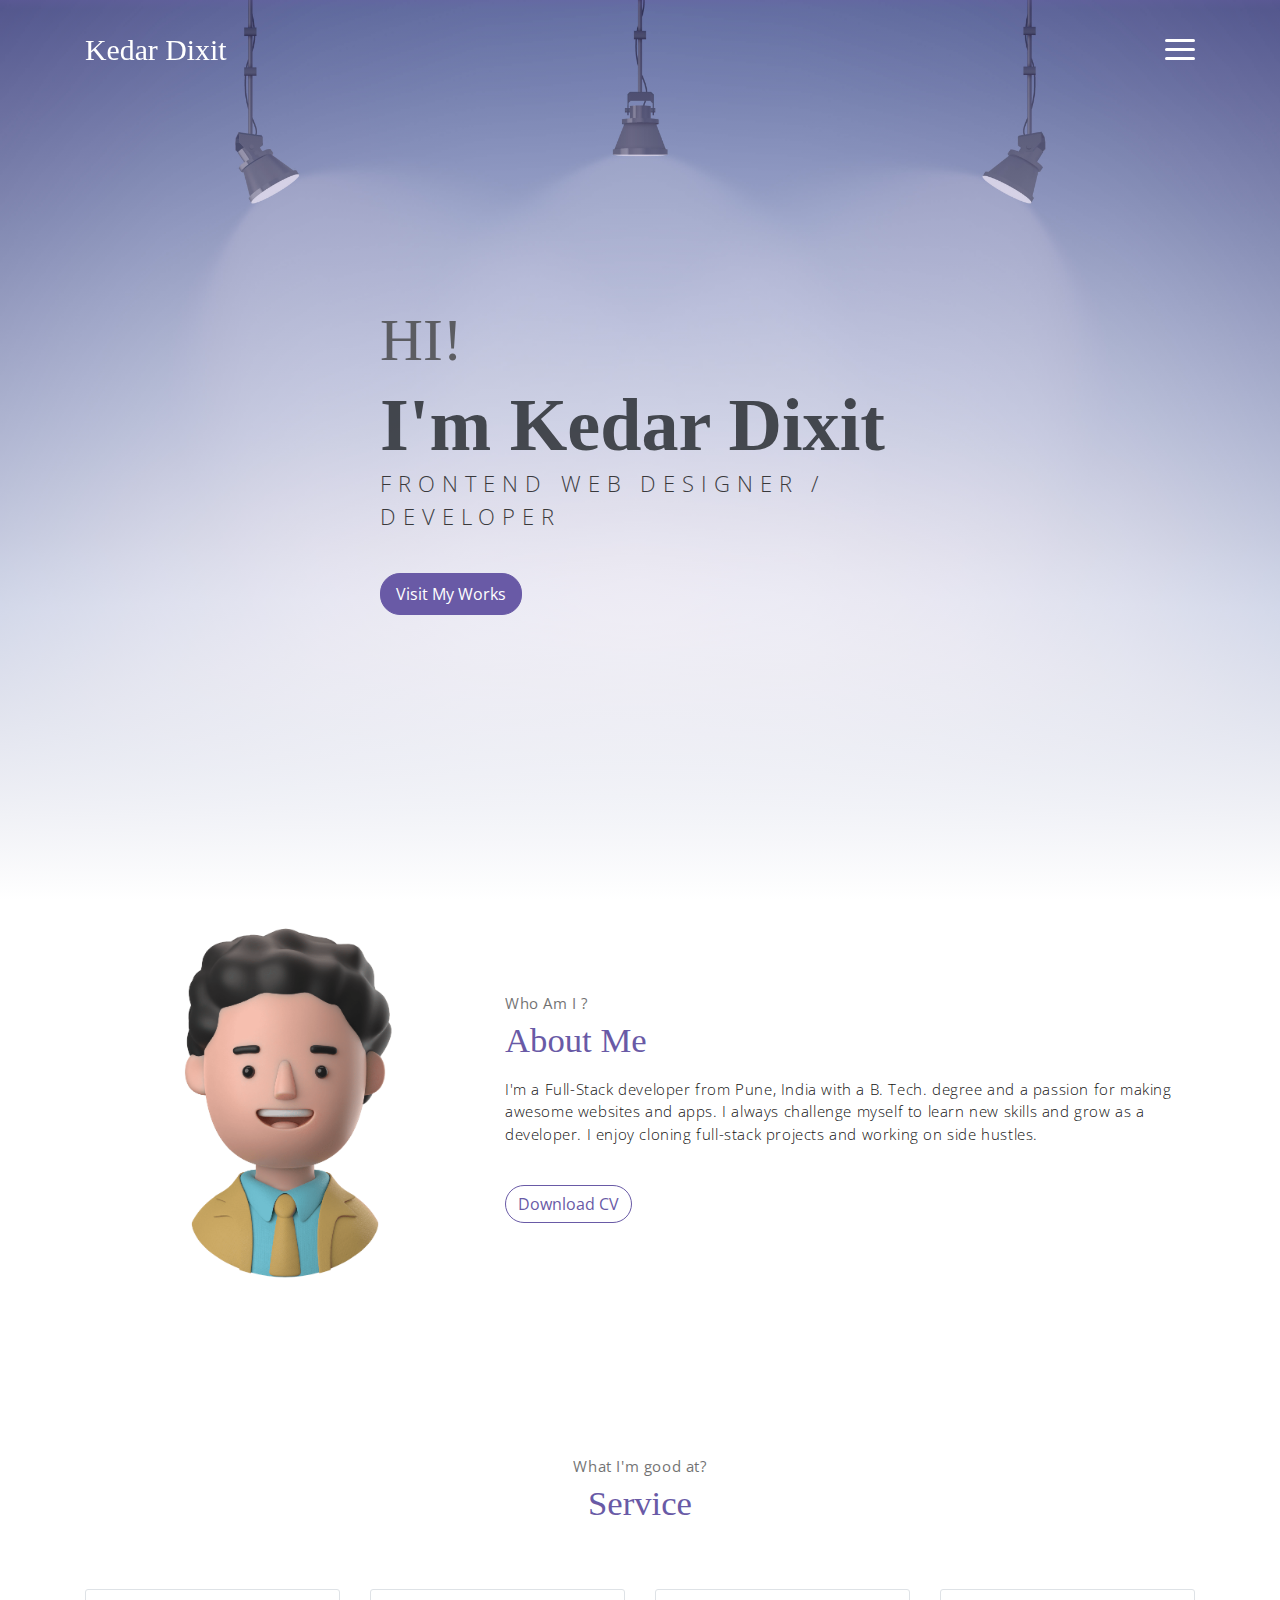
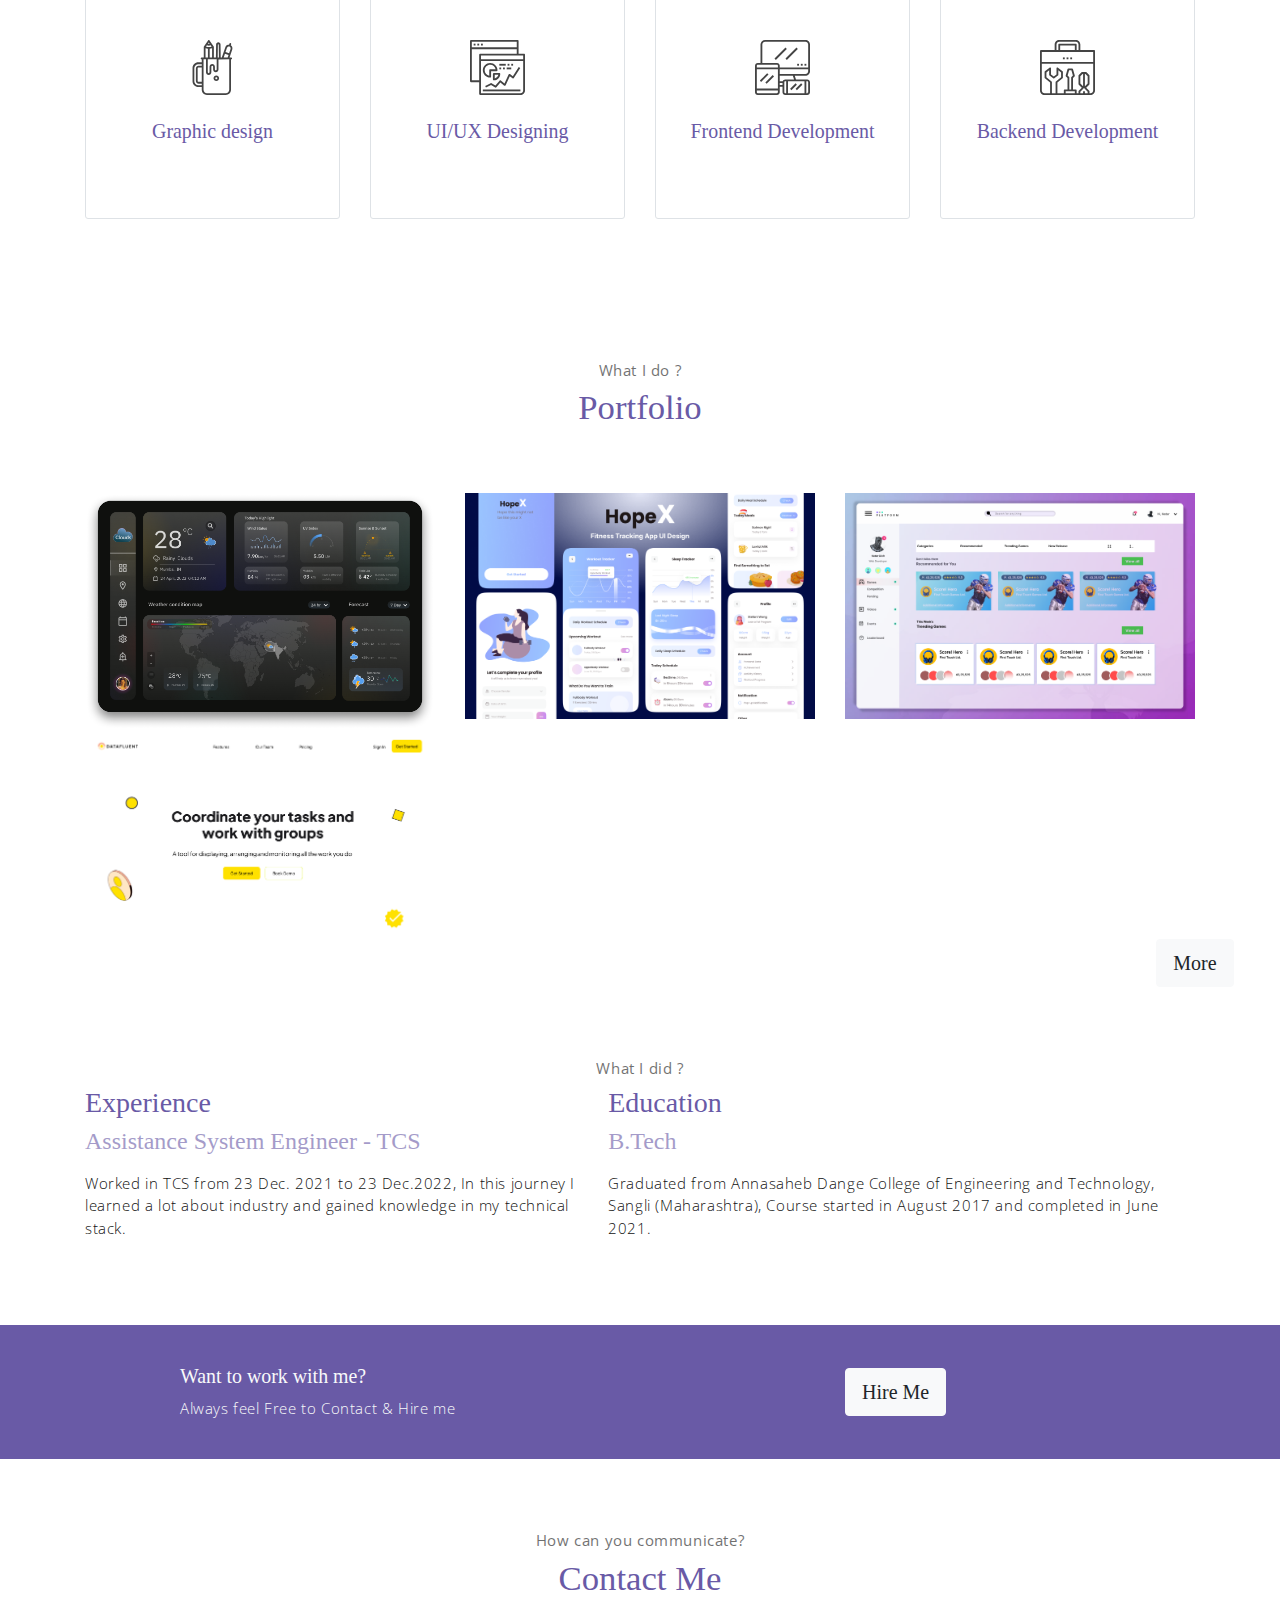
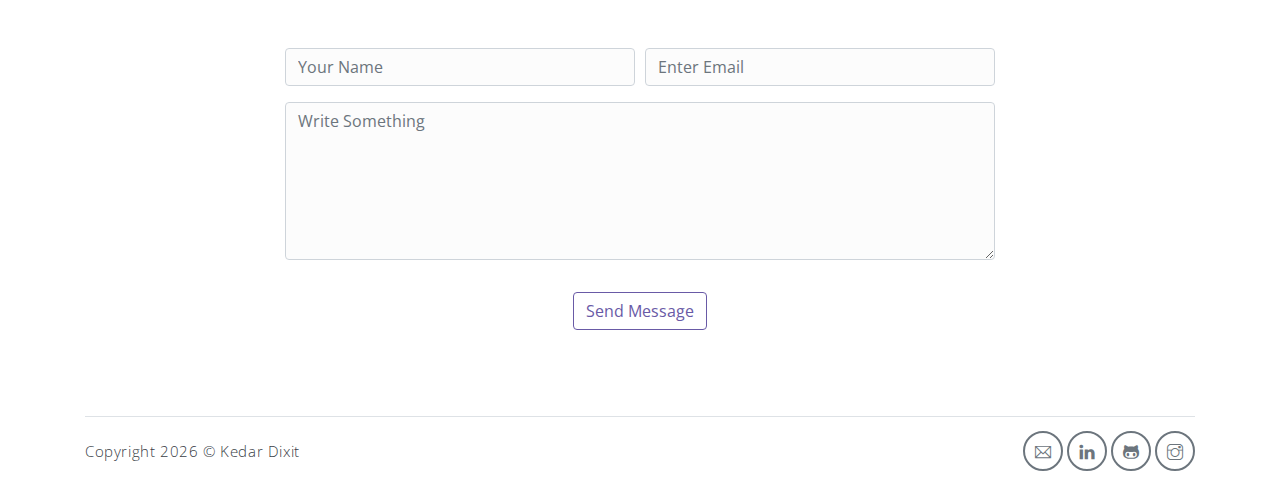
==== commit ca57cb4c: "new project and iframe feature is added in component" ====
--- a/index.html
+++ b/index.html
@@ -180,6 +180,18 @@
                         </span>
                     </a>
                 </div>
+                <div class="col-md-4">
+                    <a href="https://www.figma.com/file/Gs4ptLA2VmuwhAOthUHNKt/Untitled?type=design&node-id=1%3A284&t=UayQXRwhEtou6rdq-1" class="portfolio-card">
+                        <img class="portfolio-card-img" src="assets/imgs/Template.png" class="img-responsive rounded"
+                            alt="">
+                        <span class="portfolio-card-overlay">
+                            <span class="portfolio-card-caption">
+                                <h4>Datafluent - Web App</h5>
+                                    <p class="font-weight-normal">Category: ui/ux design</p>
+                            </span>
+                        </span>
+                    </a>
+                </div>
             </div>
             <div class="col-sm offset-sm-2 offset-md-6">
                 <a href="components.html"> <button class="btn btn-lg my-font btn-light rounded">More</button></a>
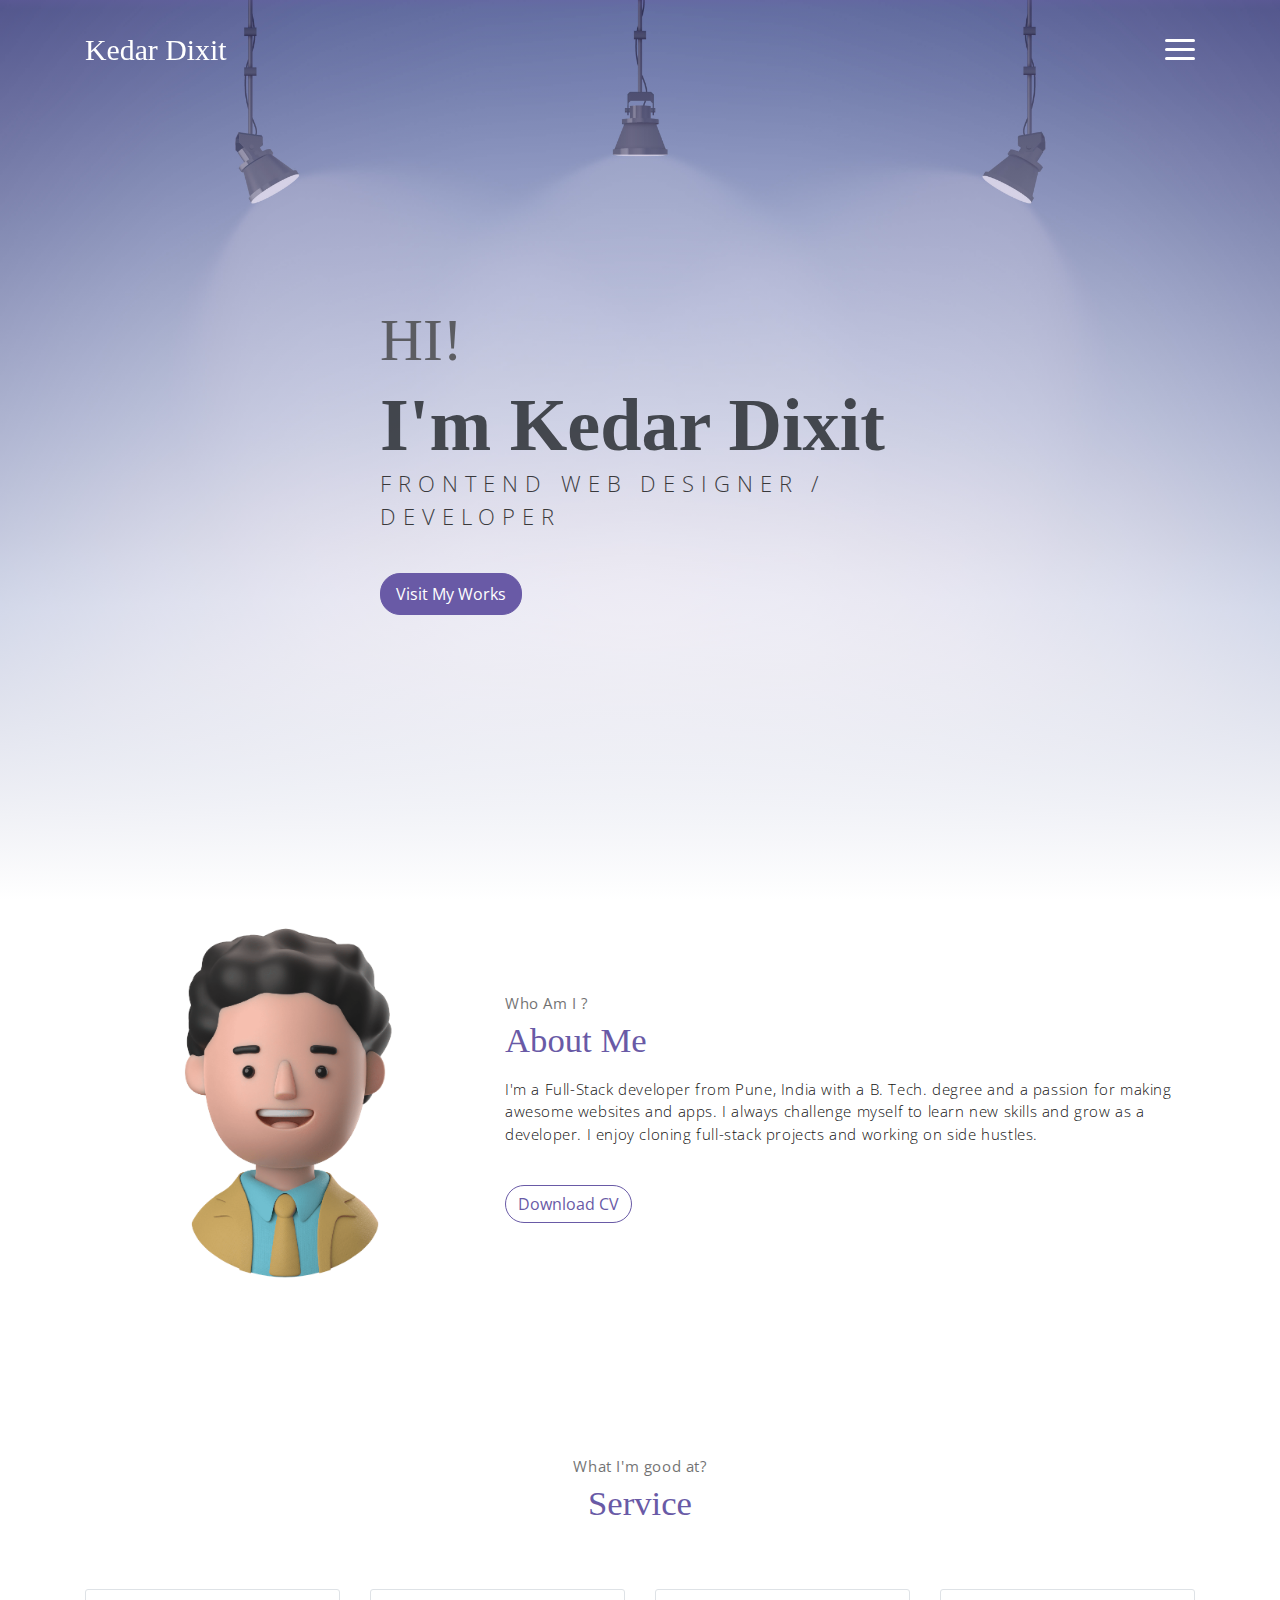
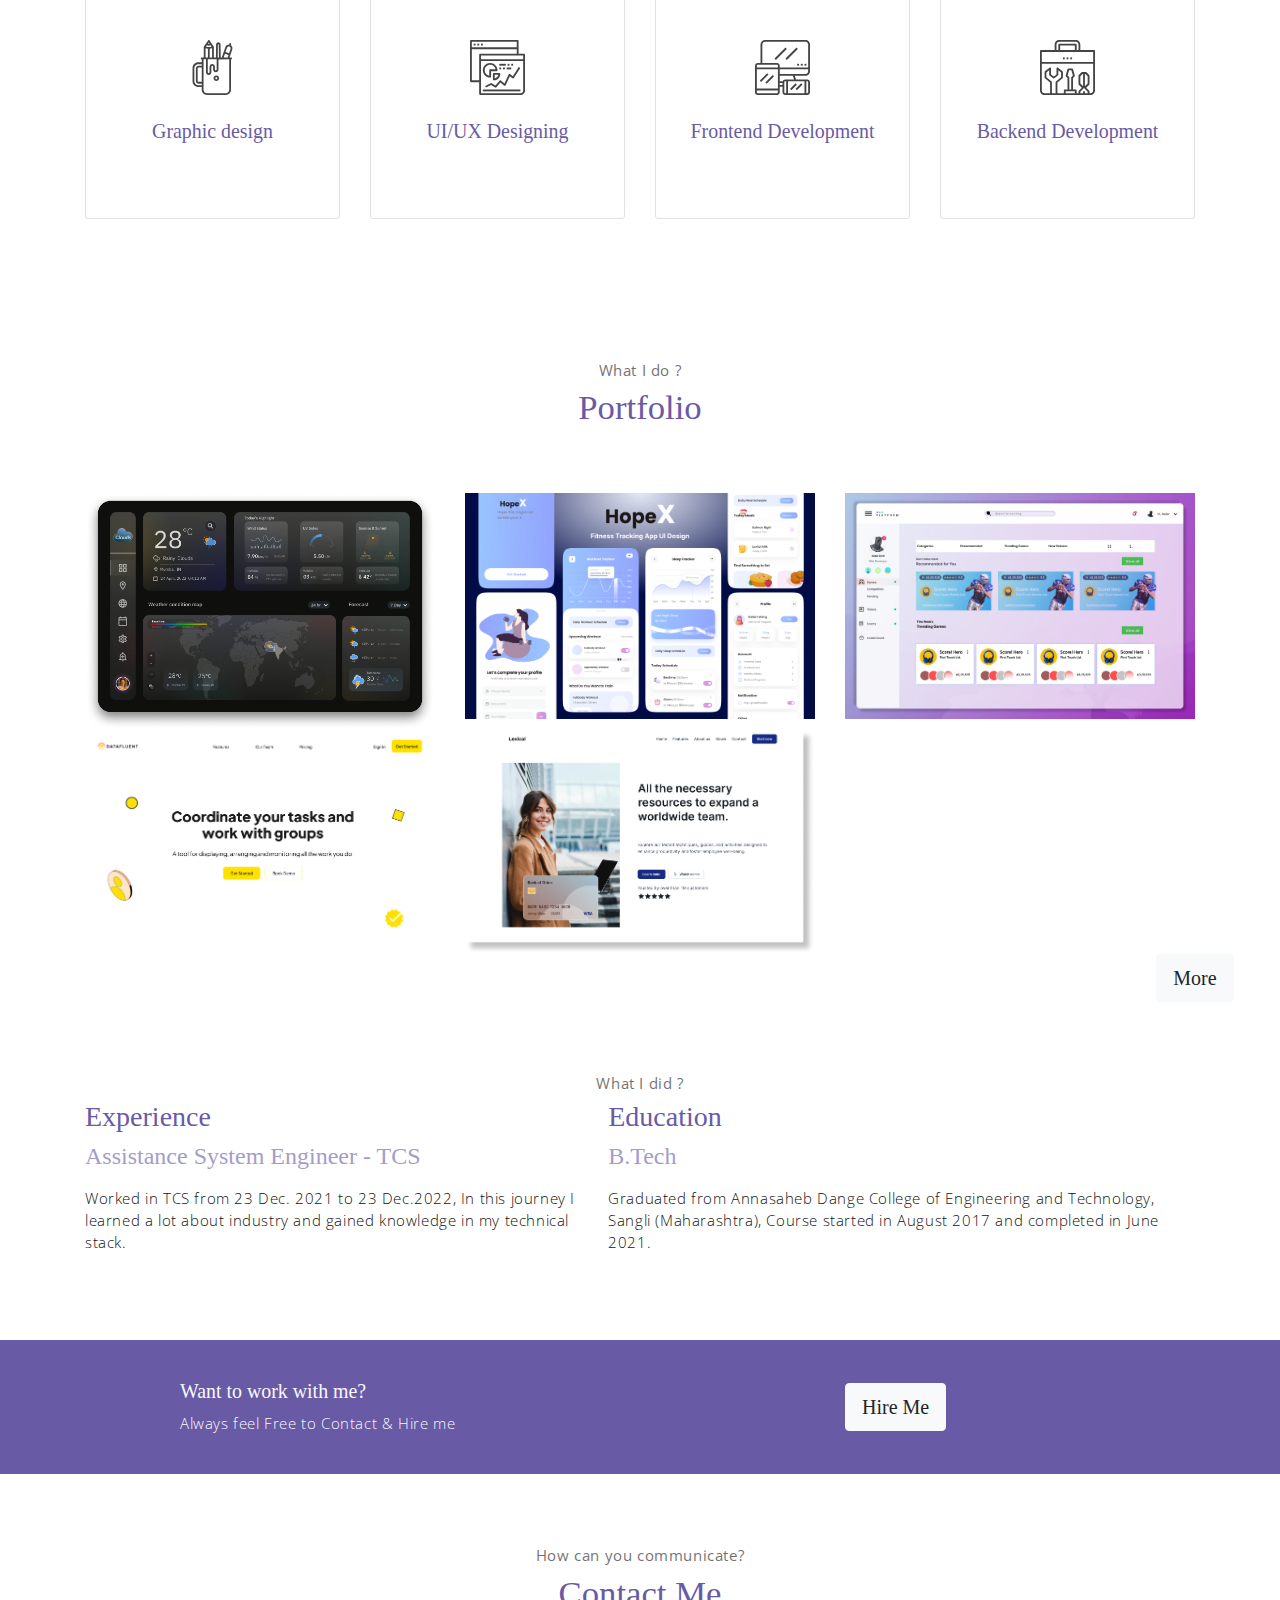
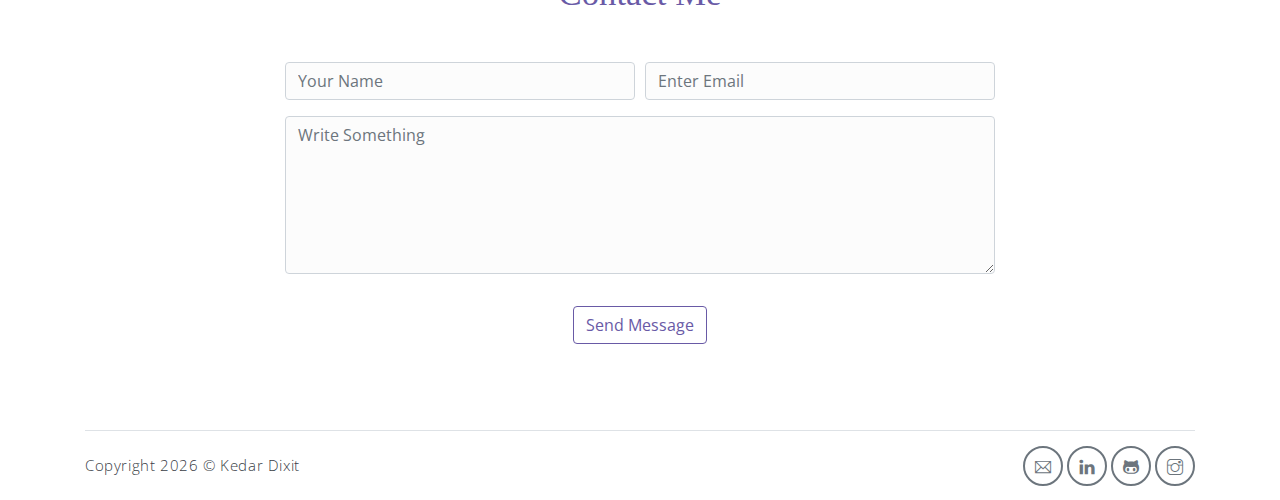
==== commit f7f241bf: "Added new project Lexical" ====
--- a/index.html
+++ b/index.html
@@ -151,7 +151,7 @@
                         <span class="portfolio-card-overlay">
                             <span class="portfolio-card-caption">
                                 <h4>Clouds - Weather App</h5>
-                                    <p class="font-weight-normal">Category: ui/ux design</p>
+                                    <p class="font-weight-normal">Click here to see full design</p>
                             </span>
                         </span>
                     </a>
@@ -163,7 +163,7 @@
                         <span class="portfolio-card-overlay">
                             <span class="portfolio-card-caption">
                                 <h4>hopeX - Fitness App</h5>
-                                    <p class="font-weight-normal">Category: ui/ux design</p>
+                                    <p class="font-weight-normal">Click here to see full design</p>
                             </span>
                         </span>
                     </a>
@@ -175,7 +175,7 @@
                         <span class="portfolio-card-overlay">
                             <span class="portfolio-card-caption">
                                 <h4>Winner - Web App</h5>
-                                    <p class="font-weight-normal">Category: ui/ux design</p>
+                                    <p class="font-weight-normal">Click here to see full design</p>
                             </span>
                         </span>
                     </a>
@@ -187,7 +187,19 @@
                         <span class="portfolio-card-overlay">
                             <span class="portfolio-card-caption">
                                 <h4>Datafluent - Web App</h5>
-                                    <p class="font-weight-normal">Category: ui/ux design</p>
+                                    <p class="font-weight-normal">Click here to see full design</p>
+                            </span>
+                        </span>
+                    </a>
+                </div>
+                <div class="col-md-4">
+                    <a href="https://www.figma.com/file/lif1JCDMUQ5PN3Pv1qsyVG/Untitled?type=design&node-id=13%3A5&t=EaFfuTONzEmncxob-1" class="portfolio-card">
+                        <img class="portfolio-card-img" src="assets/imgs/lexical.png" class="img-responsive rounded"
+                            alt="">
+                        <span class="portfolio-card-overlay">
+                            <span class="portfolio-card-caption">
+                                <h4>Lexical - Web App</h5>
+                                    <p class="font-weight-normal">Click here to see full design</p>
                             </span>
                         </span>
                     </a>
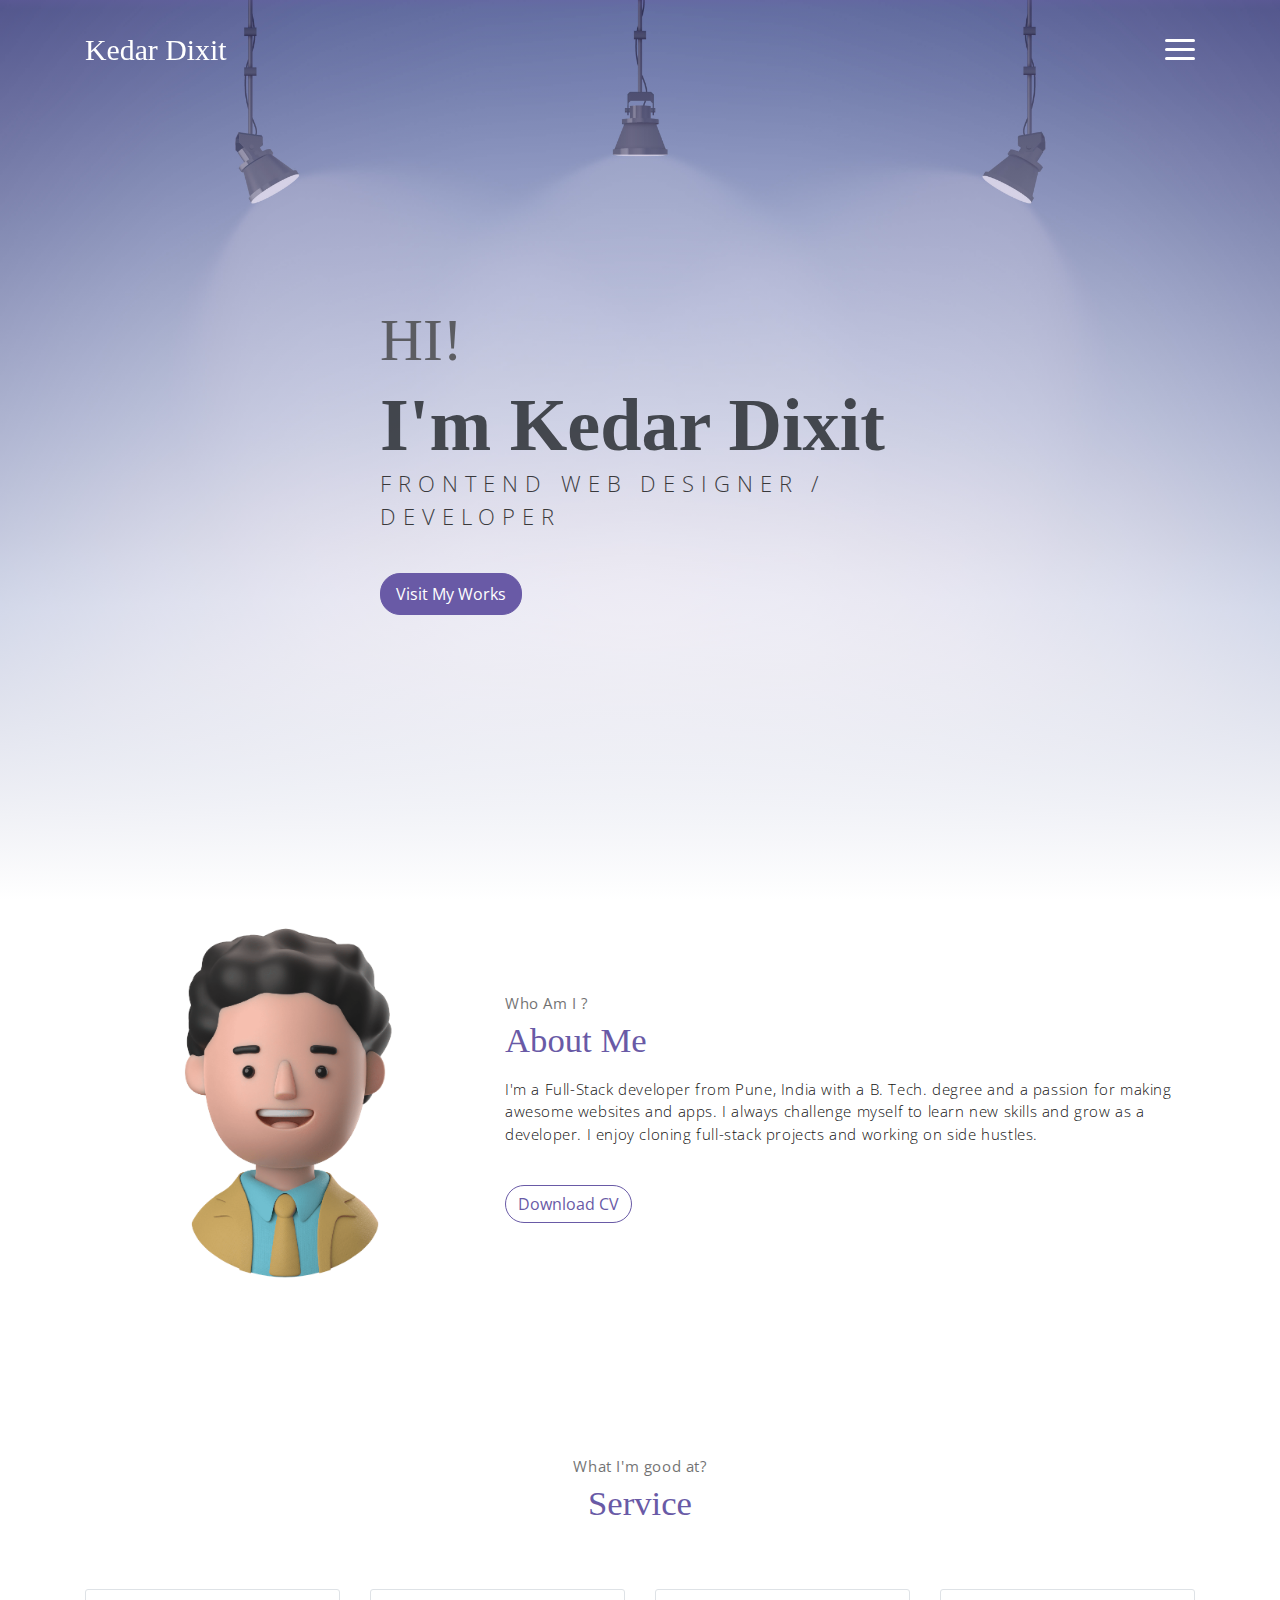
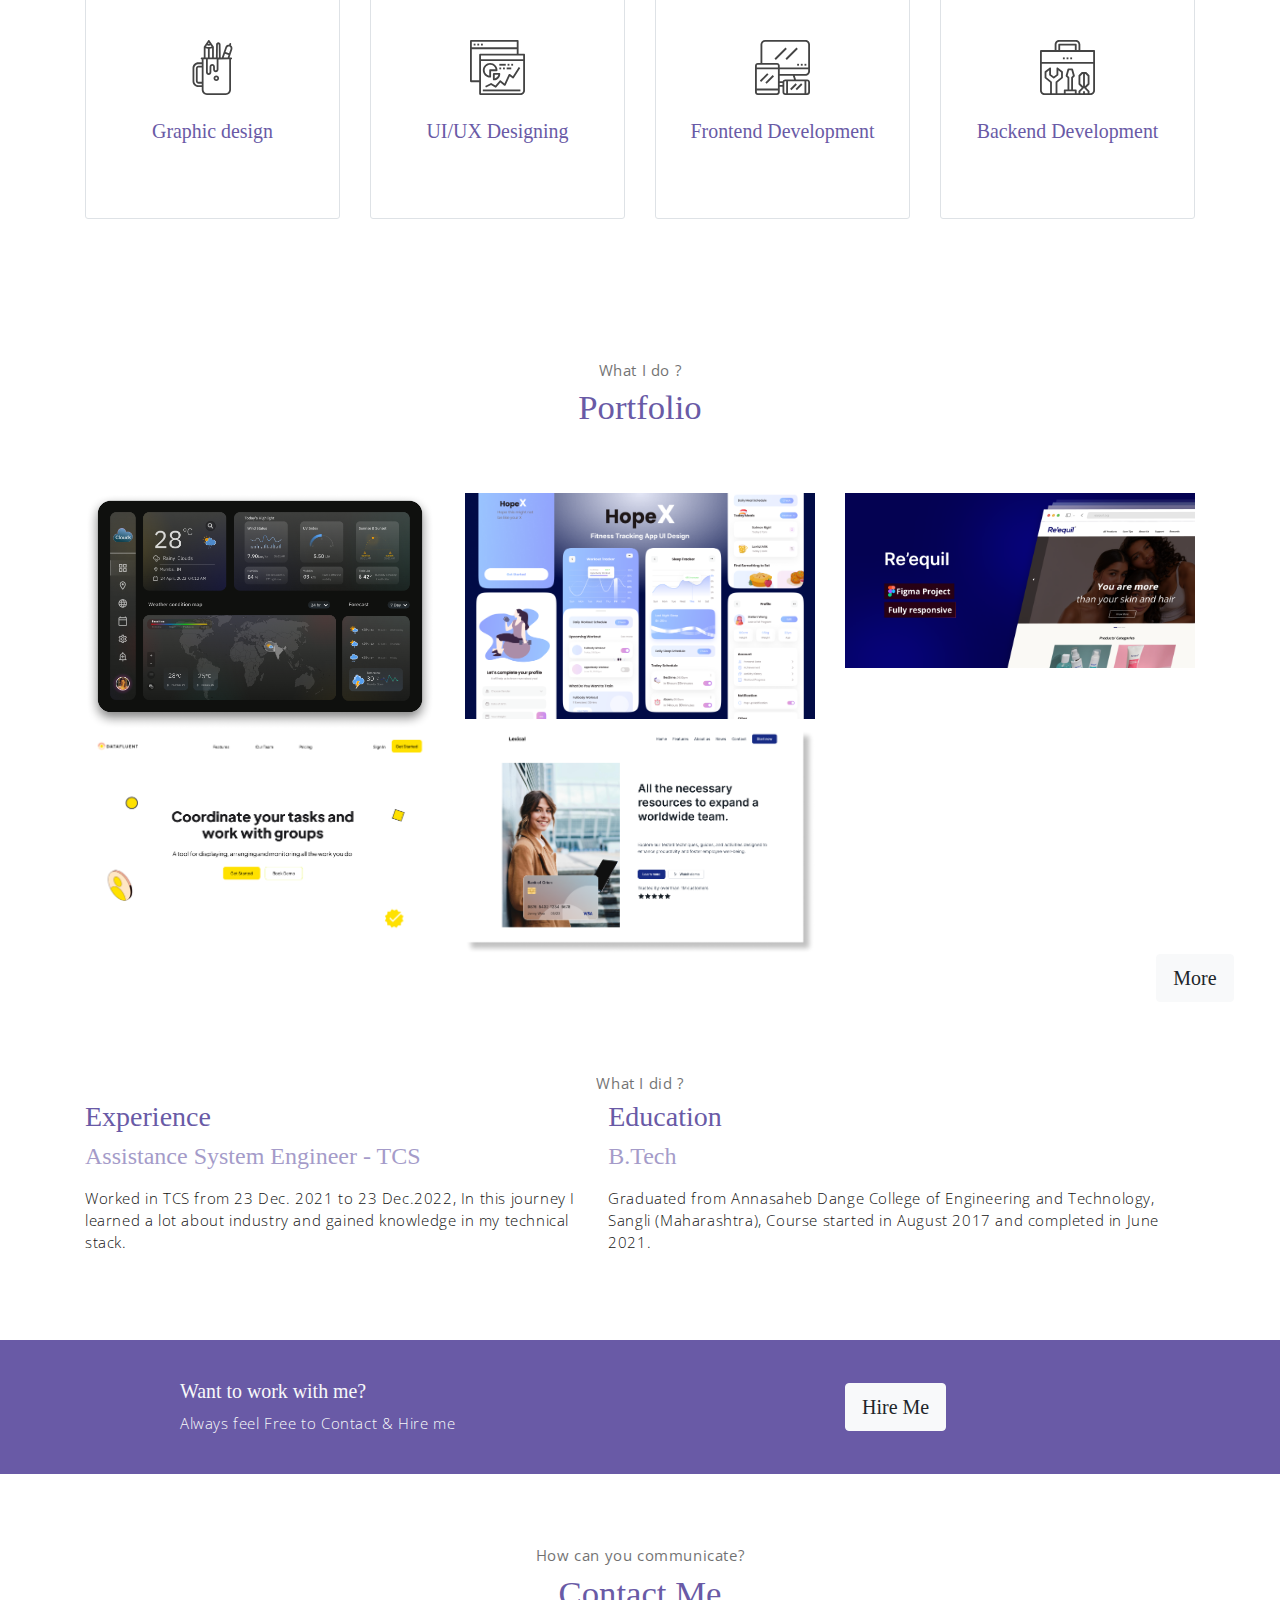
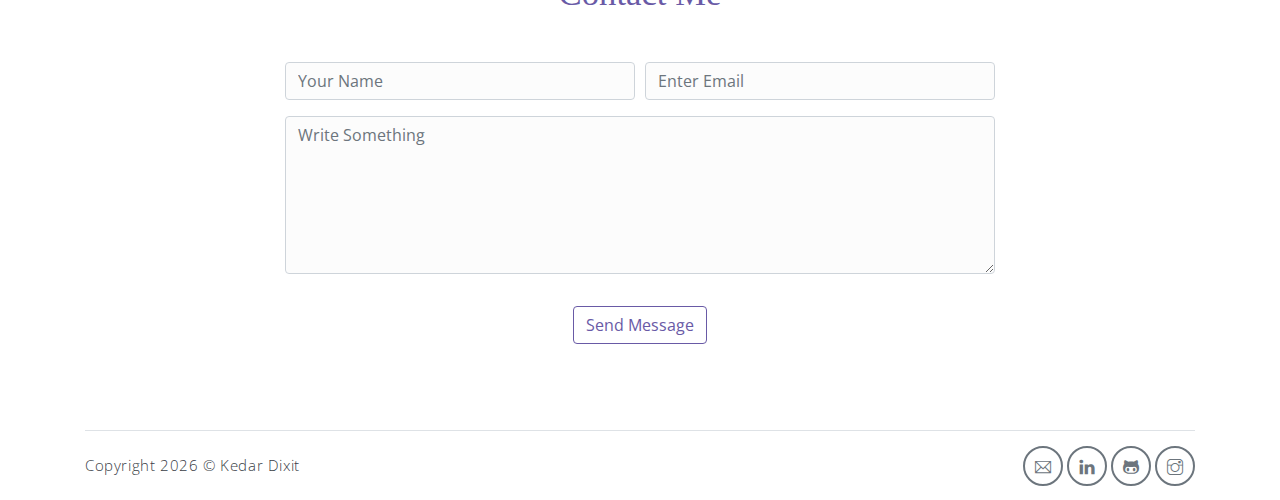
==== commit 4bd165e9: "reequil project added" ====
--- a/index.html
+++ b/index.html
@@ -169,12 +169,12 @@
                     </a>
                 </div>
                 <div class="col-md-4">
-                    <a href="https://www.figma.com/file/mtv54cZpeSgXsIEHoQs4eZ/winners?type=design&node-id=1%3A2&t=M8SjELQNjSdpWsxz-1" class="portfolio-card">
-                        <img class="portfolio-card-img" src="assets/imgs/winners.png" class="img-responsive rounded"
-                            alt="">
-                        <span class="portfolio-card-overlay">
-                            <span class="portfolio-card-caption">
-                                <h4>Winner - Web App</h5>
+                    <a href="https://www.figma.com/proto/msgWx0rMqeMCuw1qXvNEqe/Untitled?type=design&node-id=58-1066&scaling=scale-down-width&page-id=45%3A169" class="portfolio-card">
+                        <img class="portfolio-card-img" src="assets/imgs/Requil.png" class="img-responsive rounded"
+                            alt="">
+                        <span class="portfolio-card-overlay">
+                            <span class="portfolio-card-caption">
+                                <h4>Re'equil - Landing Page</h5>
                                     <p class="font-weight-normal">Click here to see full design</p>
                             </span>
                         </span>
@@ -204,6 +204,7 @@
                         </span>
                     </a>
                 </div>
+                
             </div>
             <div class="col-sm offset-sm-2 offset-md-6">
                 <a href="components.html"> <button class="btn btn-lg my-font btn-light rounded">More</button></a>
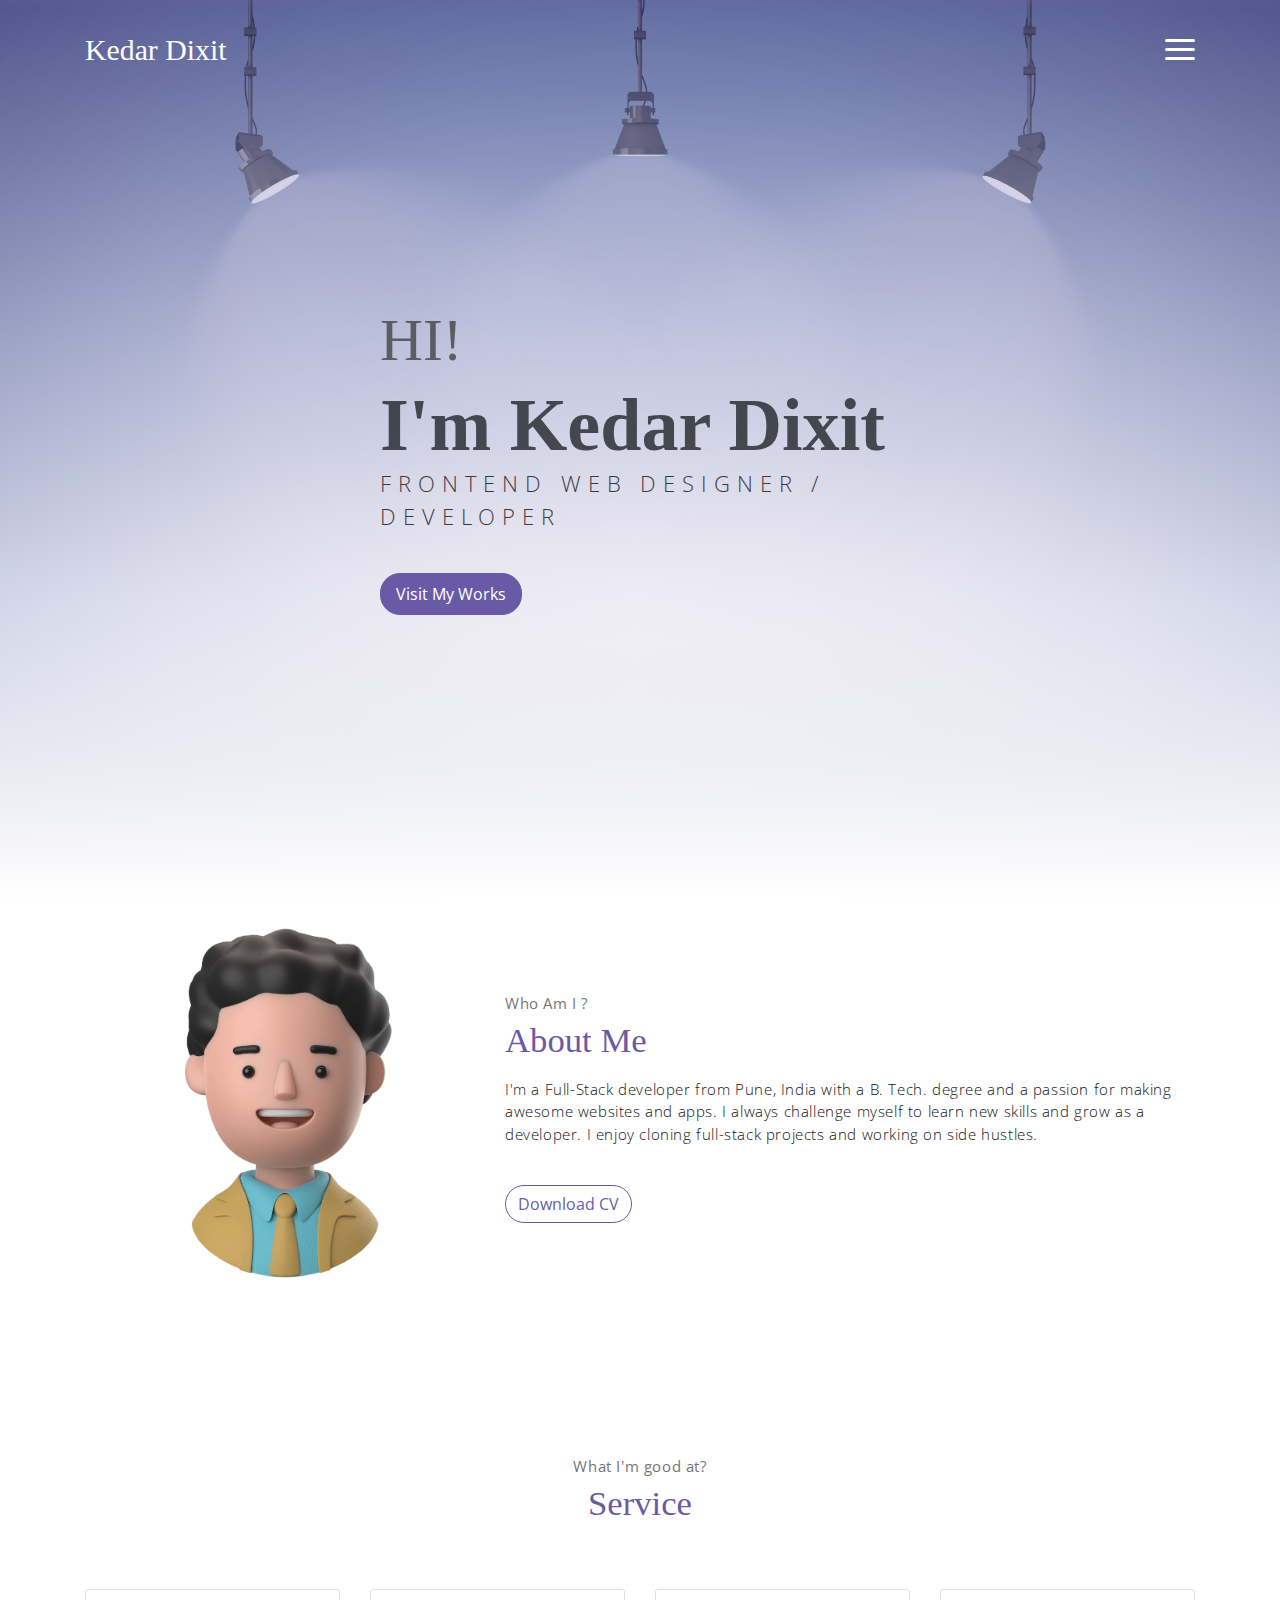
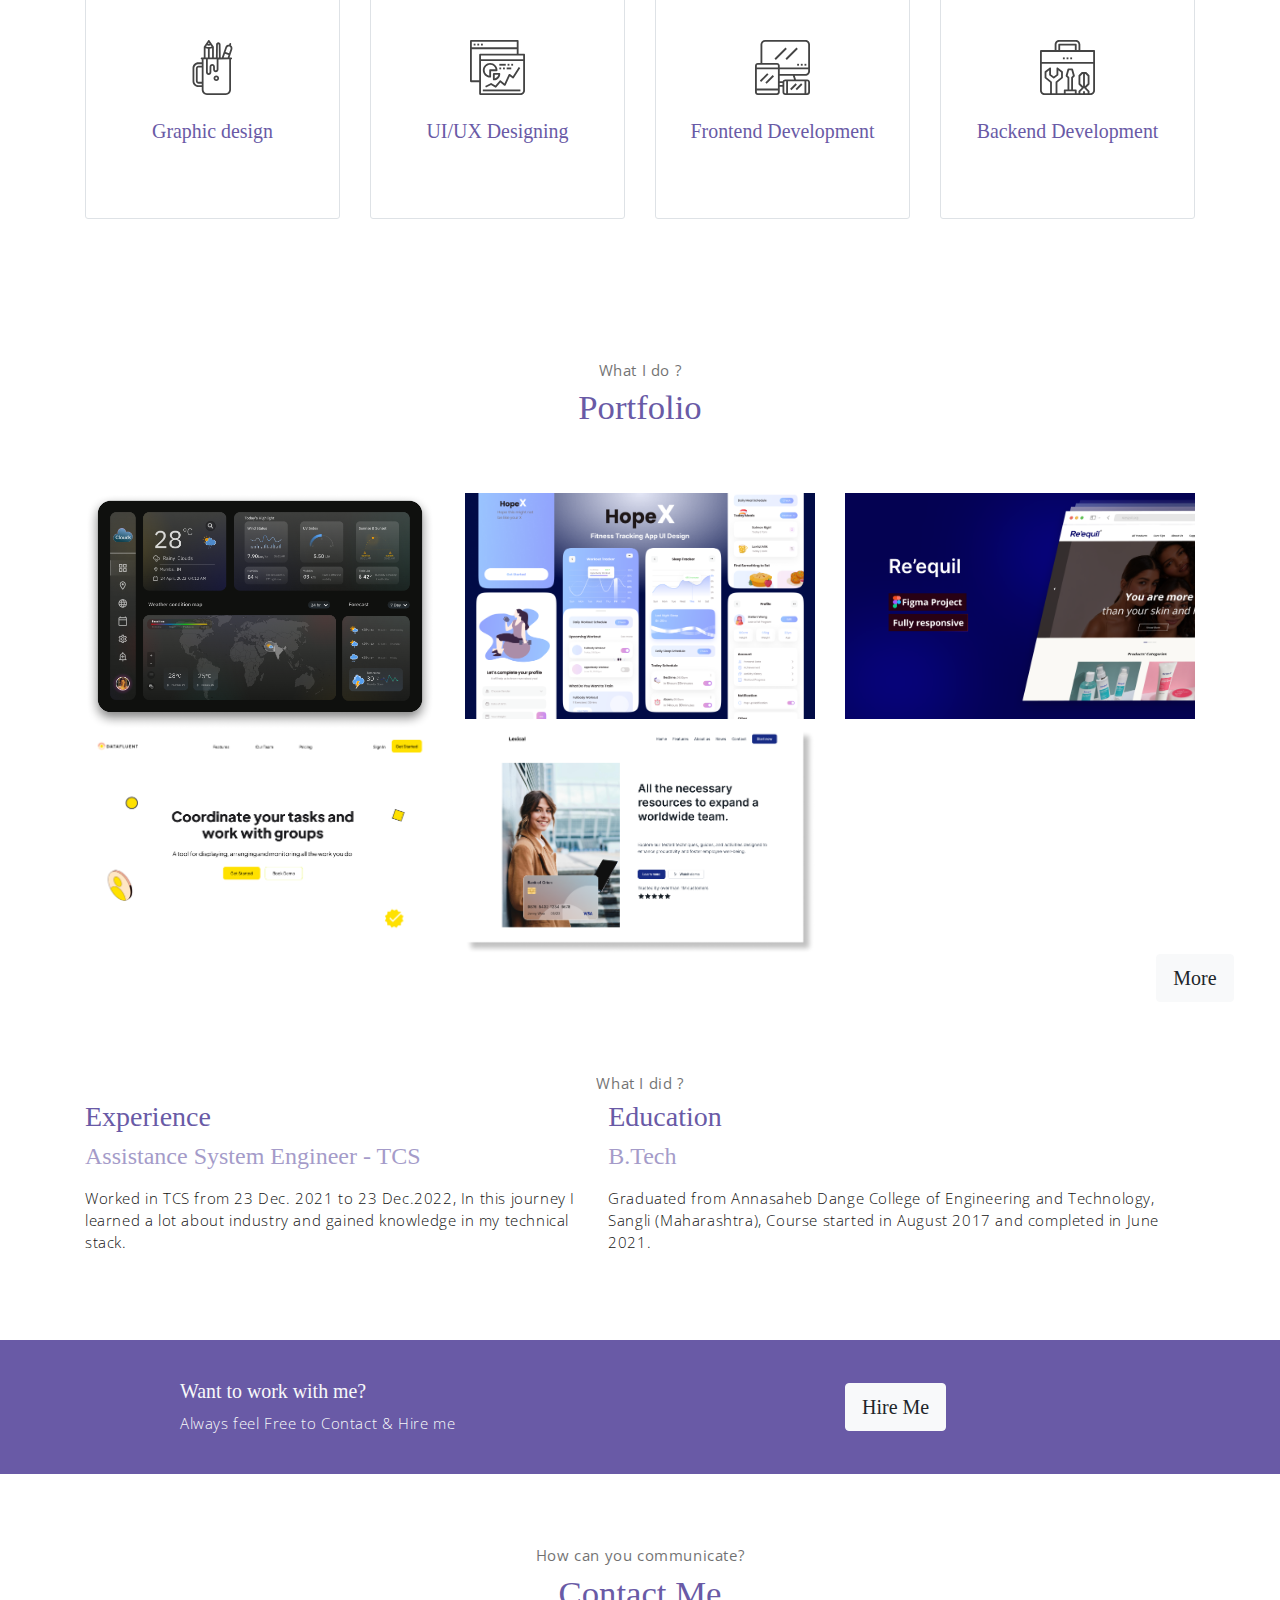
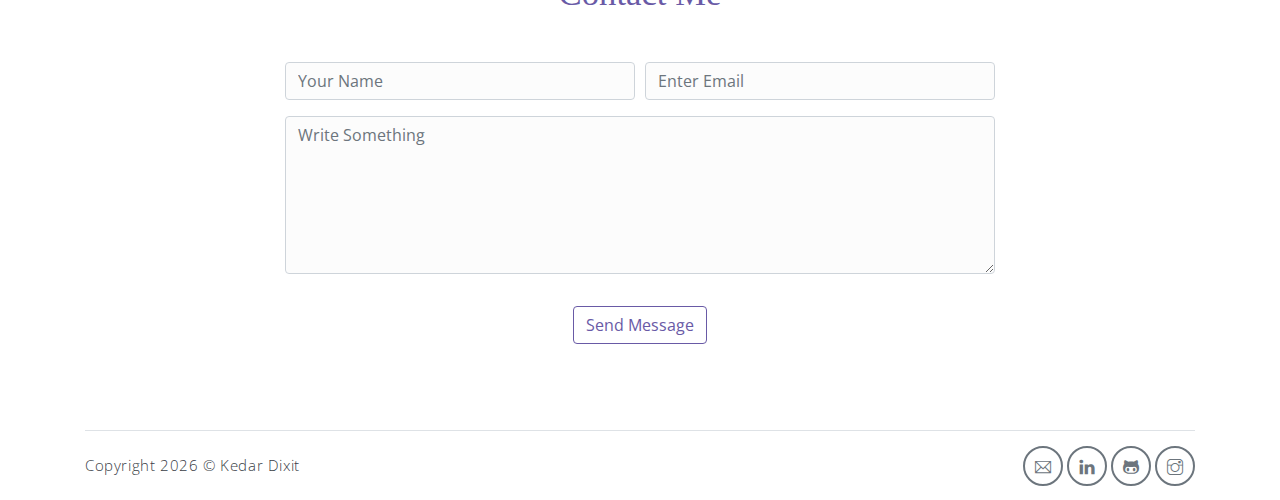
==== commit 7dcb04ab: "overflow fixed" ====
--- a/index.html
+++ b/index.html
@@ -13,10 +13,10 @@
     <link rel="stylesheet" href="assets/css/abc.css">
 </head>
 
-<body data-spy="scroll" data-target=".navbar" data-offset="40" id="home">
+<body data-spy="scroll" data-target=".navbar" data-offset="40" id="home" >
 
     <!-- Page Navbar -->
-    <nav class="custom-navbar" data-spy="affix" data-offset-top="20">
+    <nav class="custom-navbar " data-spy="affix" data-offset-top="20">
         <div class="container">
             <a class="logo" href="#">Kedar Dixit</a>
             <ul class="nav">
@@ -45,7 +45,7 @@
     </nav><!-- End of Page Navbar -->
 
     <!-- page header -->
-    <header id="home" class="header">
+    <header id="home  " class="header">
         <div class="overlay"></div>
         <div class="header-content container">
             <h1 class="header-title">
@@ -59,7 +59,7 @@
     </header><!-- end of page header -->
 
     <!-- about section -->
-    <section class="section pt-0" id="about">
+    <section class="section pt-0  " id="about">
         <!-- container -->
         <div class="container text-center">
             <!-- about wrapper -->
@@ -82,7 +82,7 @@
     </section> <!-- end of about section -->
 
     <!-- service section -->
-    <section class="section" id="service">
+    <section class="section  " id="service">
         <div class="container text-center">
             <p class="section-subtitle">What I'm good at?</p>
             <h6 class="section-title mb-6">Service</h6>
@@ -138,7 +138,7 @@
     </section><!-- end of service section -->
 
     <!-- portfolio section -->
-    <section class="section" id="portfolio">
+    <section class="section  " id="portfolio">
         <div class="container text-center">
             <p class="section-subtitle">What I do ?</p>
             <h6 class="section-title mb-6">Portfolio</h6>
@@ -213,7 +213,7 @@
     </section> <!-- end of portfolio section -->
 
     
-    <section class="section pt-0" id="experience">
+    <section class="section pt-0  " id="experience">
         <!-- container -->
         <div class="container text-center">
             <p class="section-subtitle">What I did ?</p>
@@ -239,7 +239,7 @@
             </div><!-- end of about wrapper -->
         </div><!-- end of container -->
     </section> <!-- end of about section -->
-    <section class="section-sm bg-primary">
+    <section class="section-sm bg-primary  ">
         <!-- container -->
         <div class="container text-center text-sm-left">
             <!-- row -->
@@ -256,7 +256,7 @@
     </section> <!-- end of section -->
 
     <!-- contact section -->
-    <section class="section" id="contact">
+    <section class="section  " id="contact">
         <div class="container text-center">
             <p class="section-subtitle">How can you communicate?</p>
             <h6 class="section-title mb-5">Contact Me</h6>
@@ -282,7 +282,7 @@
     </section> <!-- end of contact section -->
 
     <!-- footer -->
-    <div class="container">
+    <div class="container  ">
         <footer class="footer">
             <p class="mb-0">Copyright
                 <script>document.write(new Date().getFullYear())</script> &copy; <a 
--- a/assets/css/abc.css
+++ b/assets/css/abc.css
@@ -11599,7 +11599,7 @@
 }
 
 .custom-navbar {
-  position: fixed;
+  position: absolute;
   top: 0;
   left: 0;
   width: 100%;
@@ -12220,3 +12220,8 @@
 .section-lg {
   padding: 100px 0 !important;
 }
+
+#home {
+    width: 100%;
+  overflow-x: hidden;
+}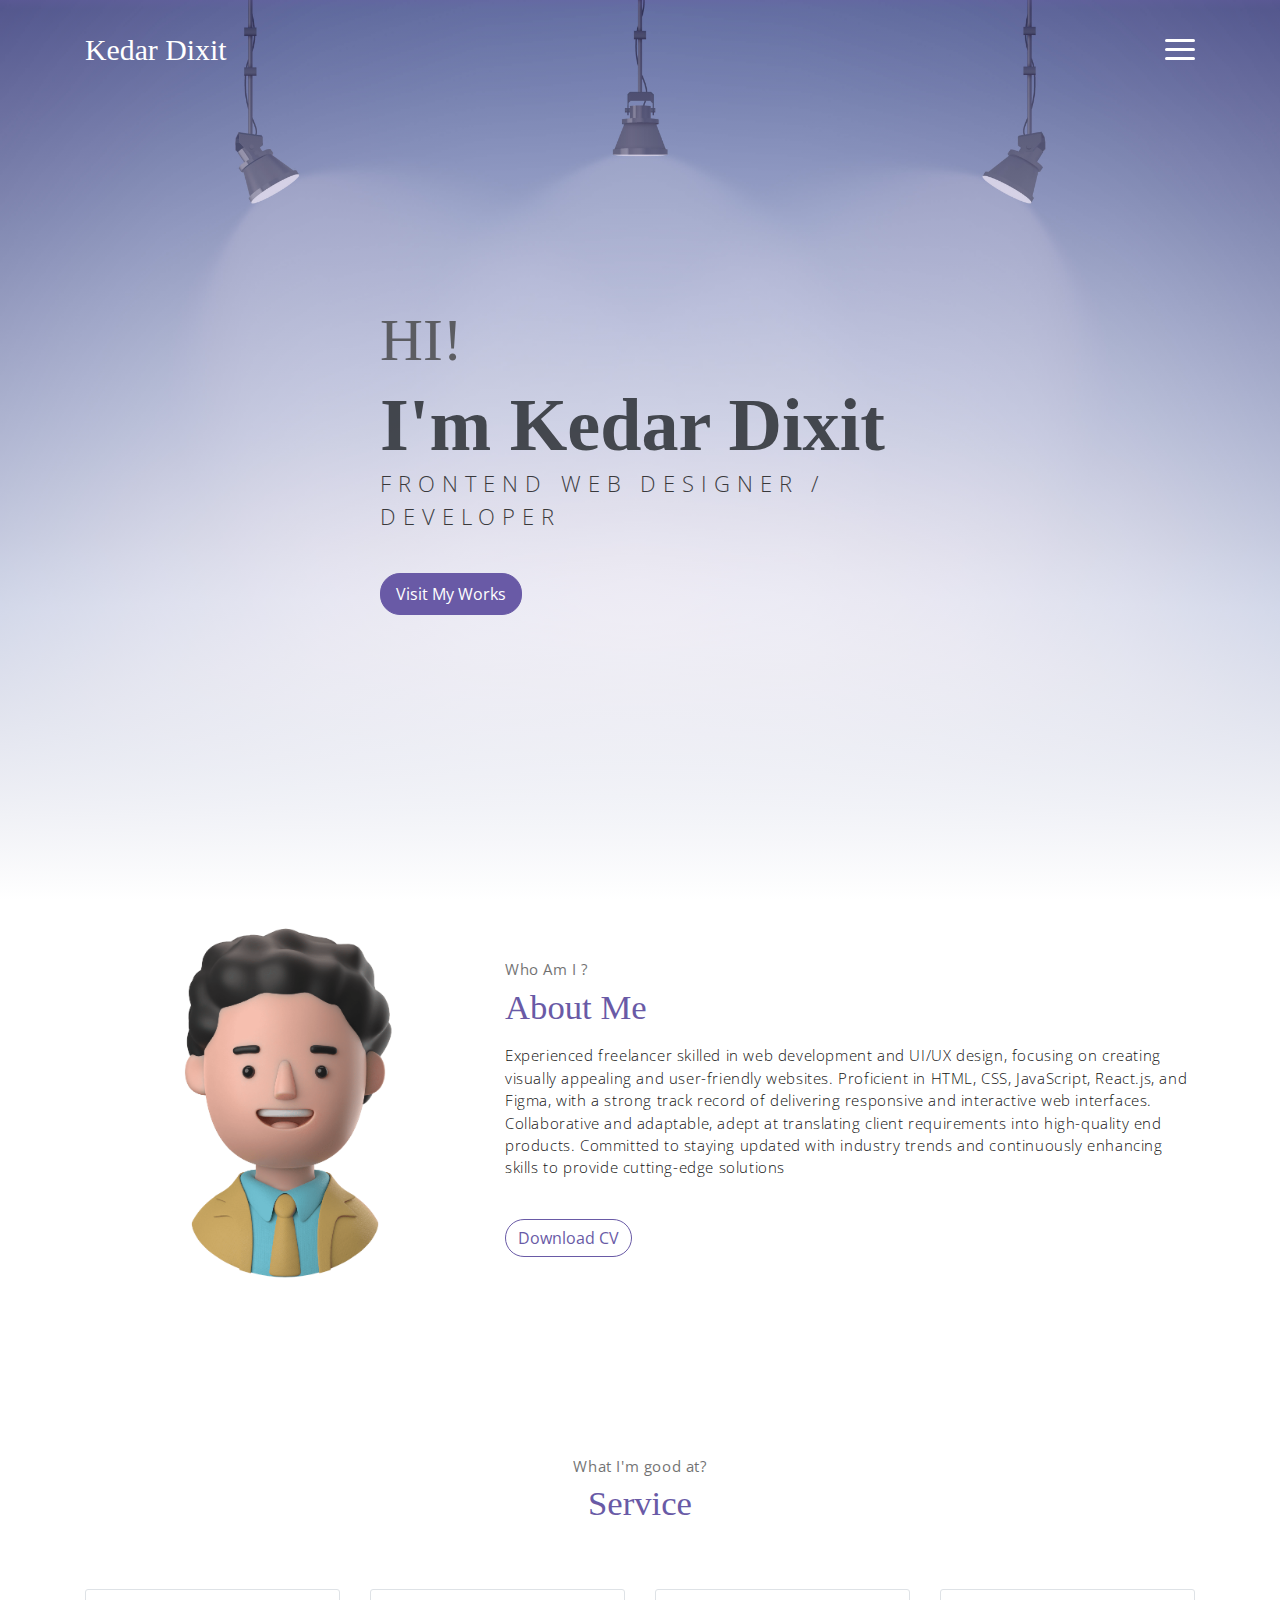
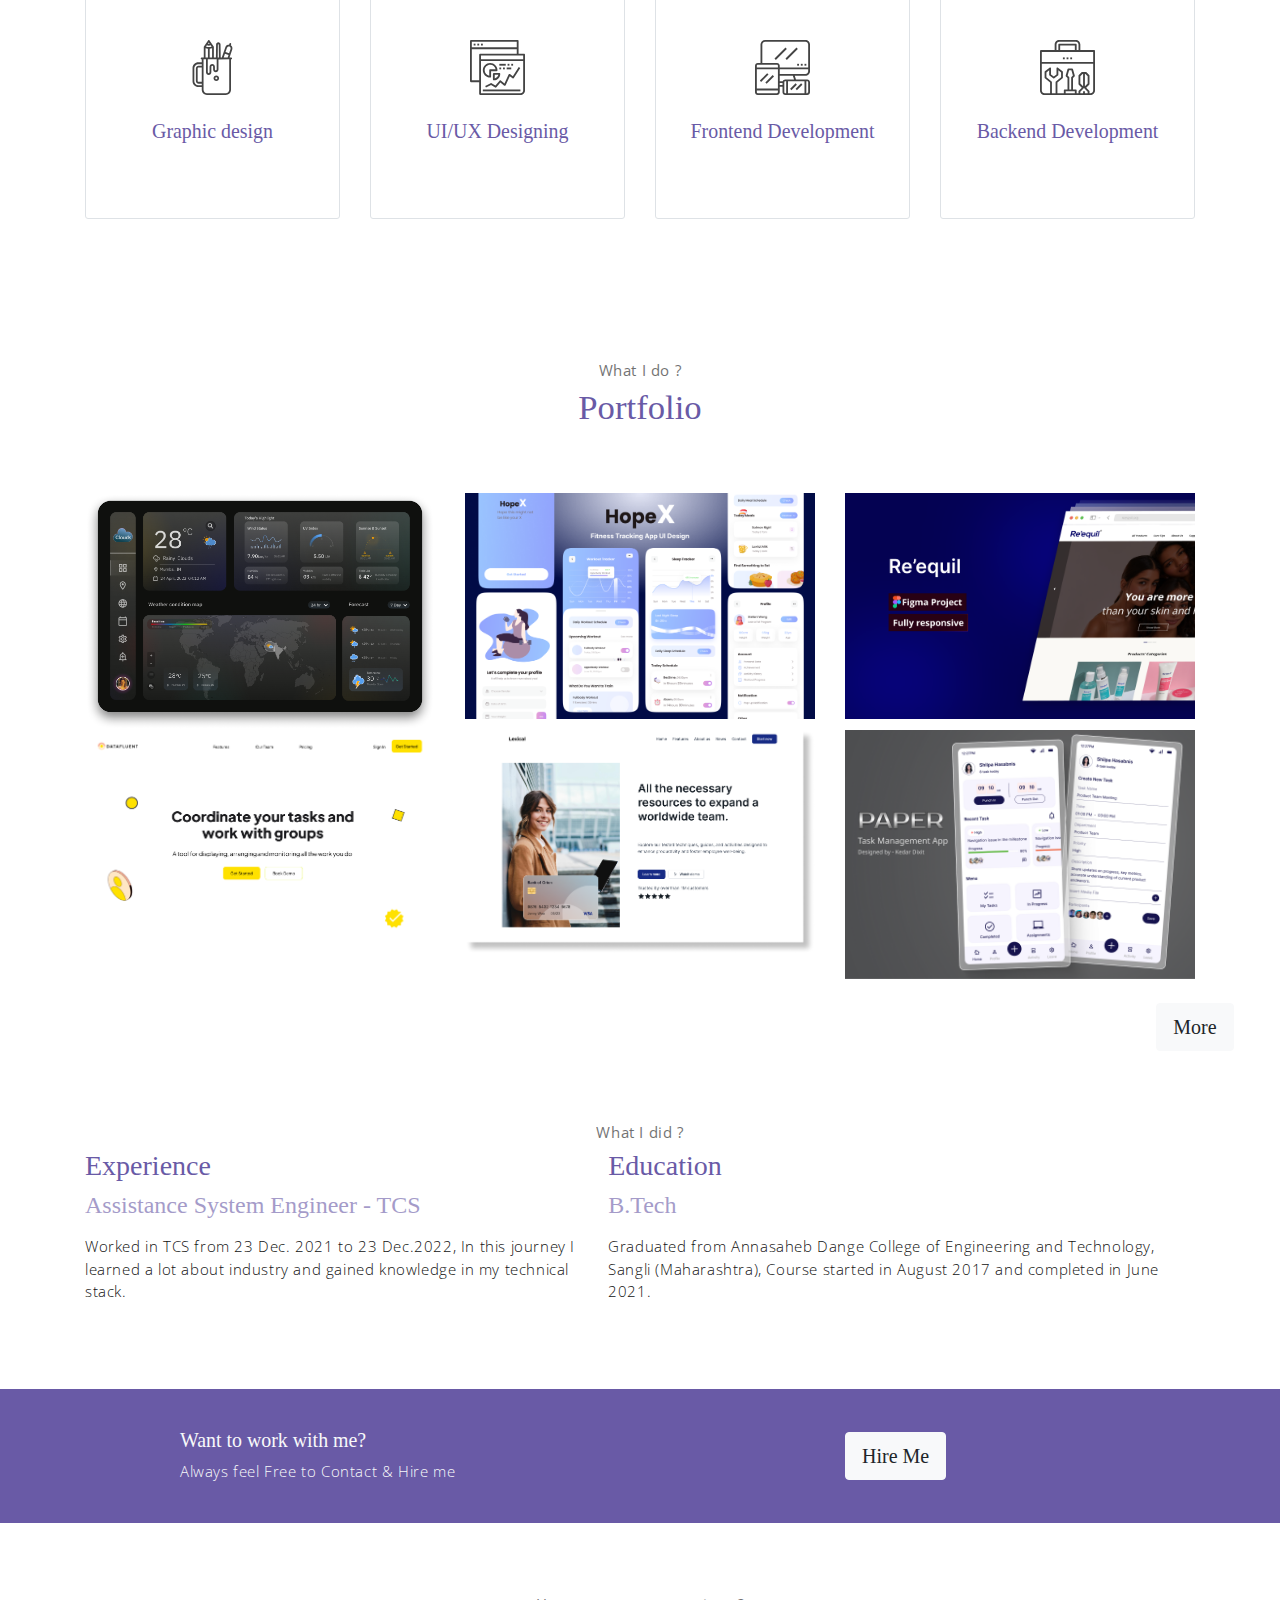
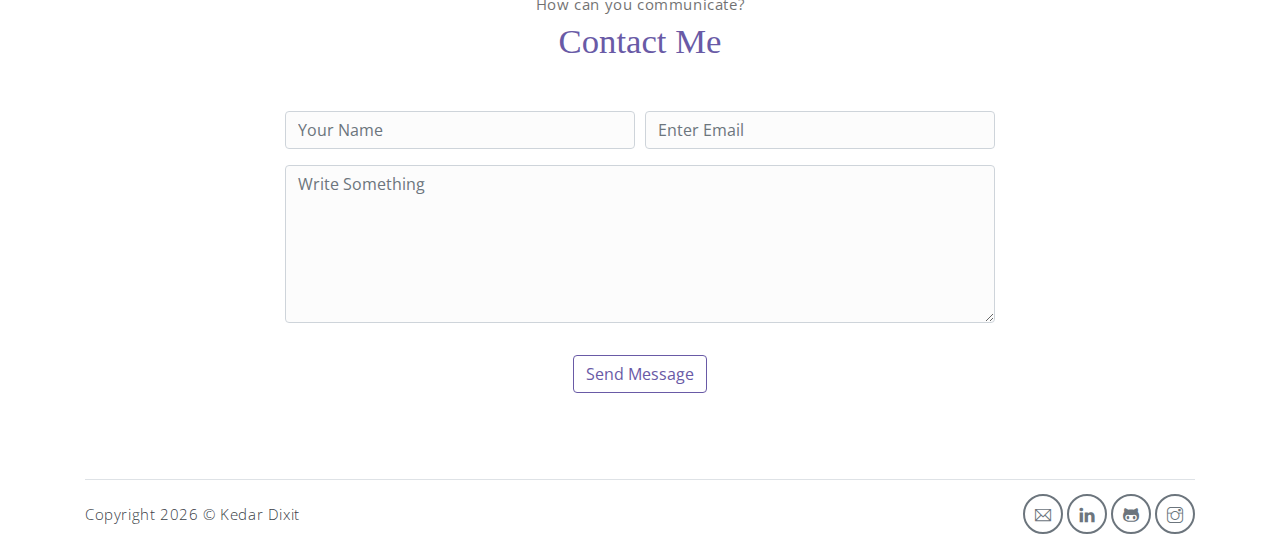
==== commit 5ef3f4ef: "Greenify and Experience updated" ====
--- a/index.html
+++ b/index.html
@@ -71,9 +71,7 @@
                 <div class="about-caption">
                     <p class="section-subtitle">Who Am I ?</p>
                     <h2 class="section-title mb-3">About Me</h2>
-                    <p>
-                        I'm a Full-Stack developer from Pune, India with a B. Tech. degree and a passion for making awesome websites and apps. I always challenge myself to learn new skills and grow as a developer. I enjoy cloning full-stack projects and working on side hustles.
-                    </p>
+                    <p>Experienced freelancer skilled in web development and UI/UX design, focusing on creating visually appealing and user-friendly websites. Proficient in HTML, CSS, JavaScript, React.js, and Figma, with a strong track record of delivering responsive and interactive web interfaces. Collaborative and adaptable, adept at translating client requirements into high-quality end products. Committed to staying updated with industry trends and continuously enhancing skills to provide cutting-edge solutions</p>
                    
                    <a href="https://docs.google.com/document/u/0/export?format=pdf&id=1qQDS7G__9xnbnuve5hfCeNMFX6kRKrfVVuO2kQS13o8&token=AC4w5ViAr74yG51Xpbf7Y3Z0ayPdTyVInw:1683193996970&includes_info_params=true&cros_files=false"> <button class="btn-rounded btn btn-outline-primary mt-4">Download CV</button></a>
                 </div>
@@ -204,7 +202,32 @@
                         </span>
                     </a>
                 </div>
-                
+
+                <div class="col-md-4">
+                    <a href="https://www.figma.com/file/WhMkf2SALvusHzDZ9rTAlo/Paper--Task-management-app?type=design&node-id=106%3A48&mode=design&t=IDjCYHr0unw5DRVh-1" class="portfolio-card">
+                        <img class="portfolio-card-img" src="assets/imgs/Paper.png" class="img-responsive rounded"
+                            alt="">
+                        <span class="portfolio-card-overlay">
+                            <span class="portfolio-card-caption">
+                                <h4>Paper - Mobile App</h5>
+                                    <p class="font-weight-normal">Click here to see full design</p>
+                            </span>
+                        </span>
+                    </a>
+                </div>
+
+ <div class="col-md-4">
+                    <a href="https://www.figma.com/proto/4WckWWpVQfmtyjIgu5wobk/Greenify?node-id=171-244" class="portfolio-card">
+                        <img class="portfolio-card-img" src="assets/imgs/Greenify.png" class="img-responsive rounded"
+                            alt="">
+                        <span class="portfolio-card-overlay">
+                            <span class="portfolio-card-caption">
+                                <h4>Greenify - Ecofriendly Product Selling Website</h5>
+                                    <p class="font-weight-normal">Click here to see full design</p>
+                            </span>
+                        </span>
+                    </a>
+                </div>
             </div>
             <div class="col-sm offset-sm-2 offset-md-6">
                 <a href="components.html"> <button class="btn btn-lg my-font btn-light rounded">More</button></a>
